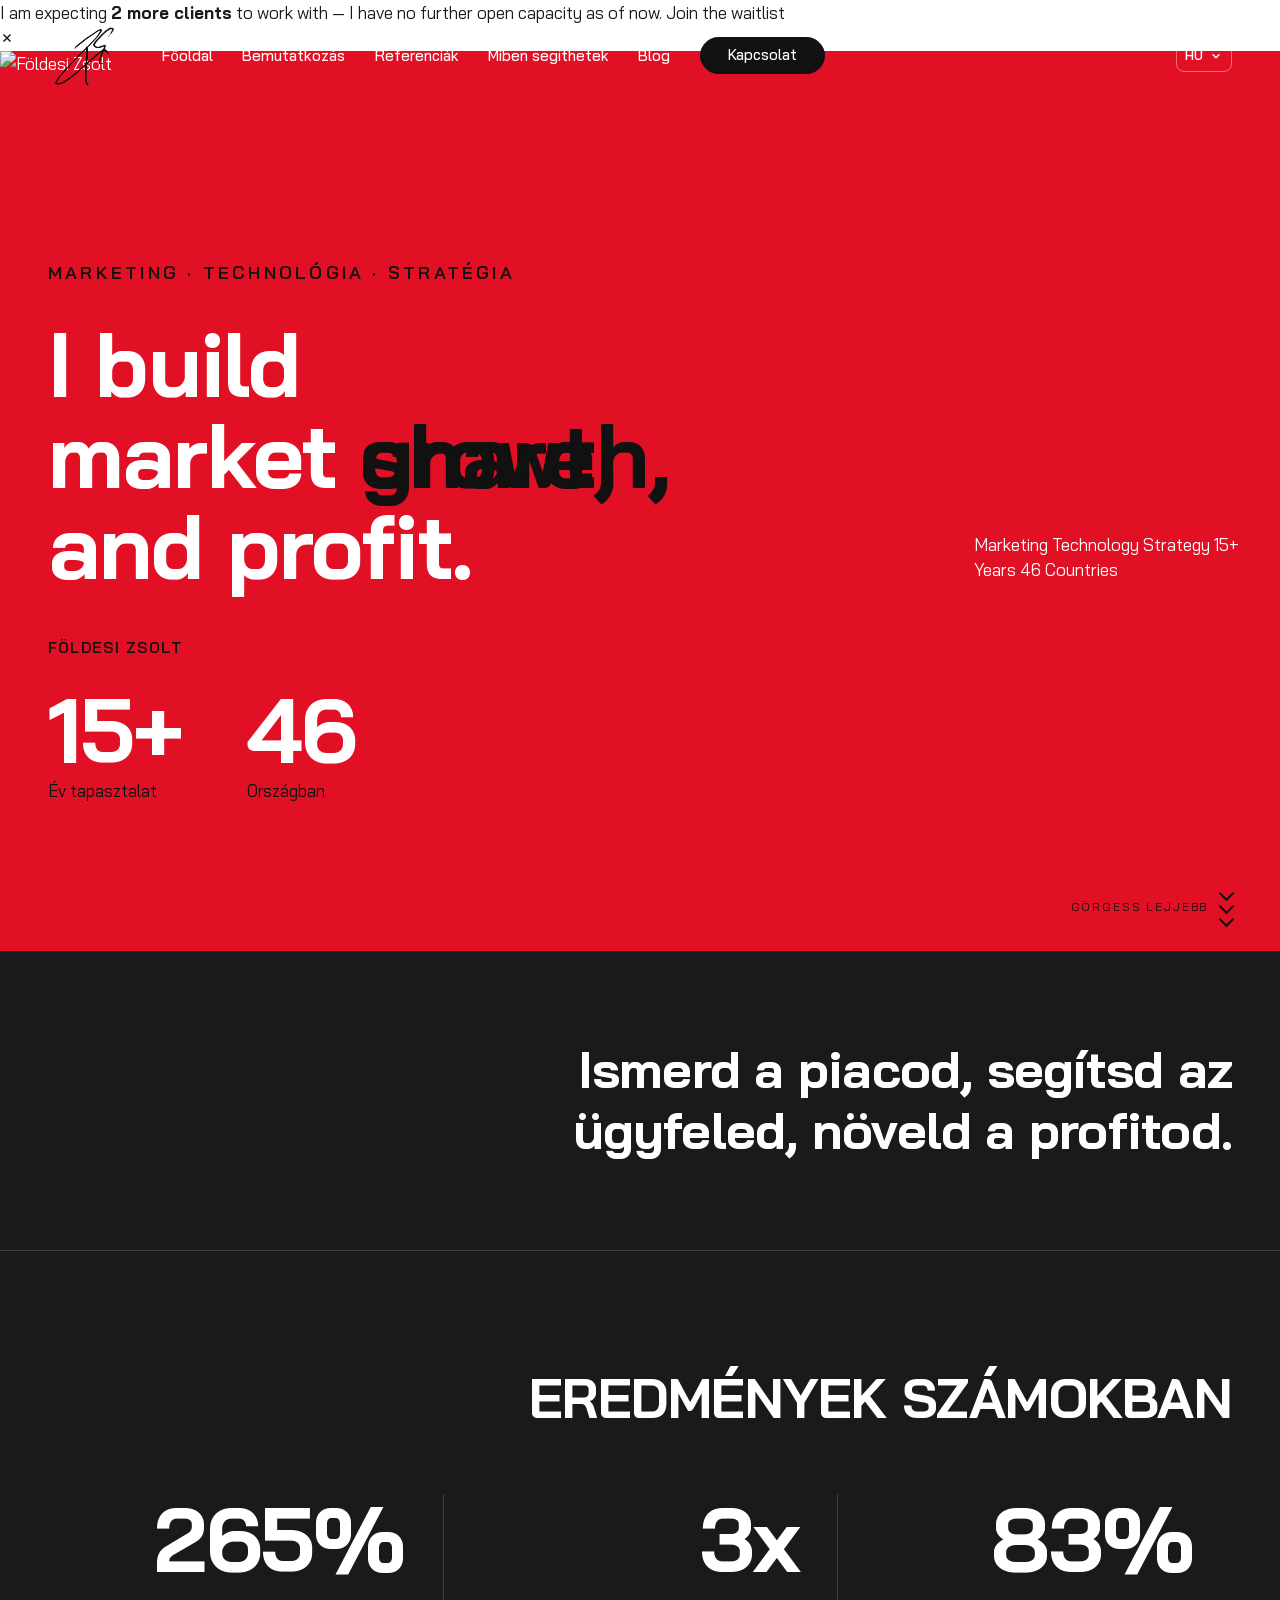
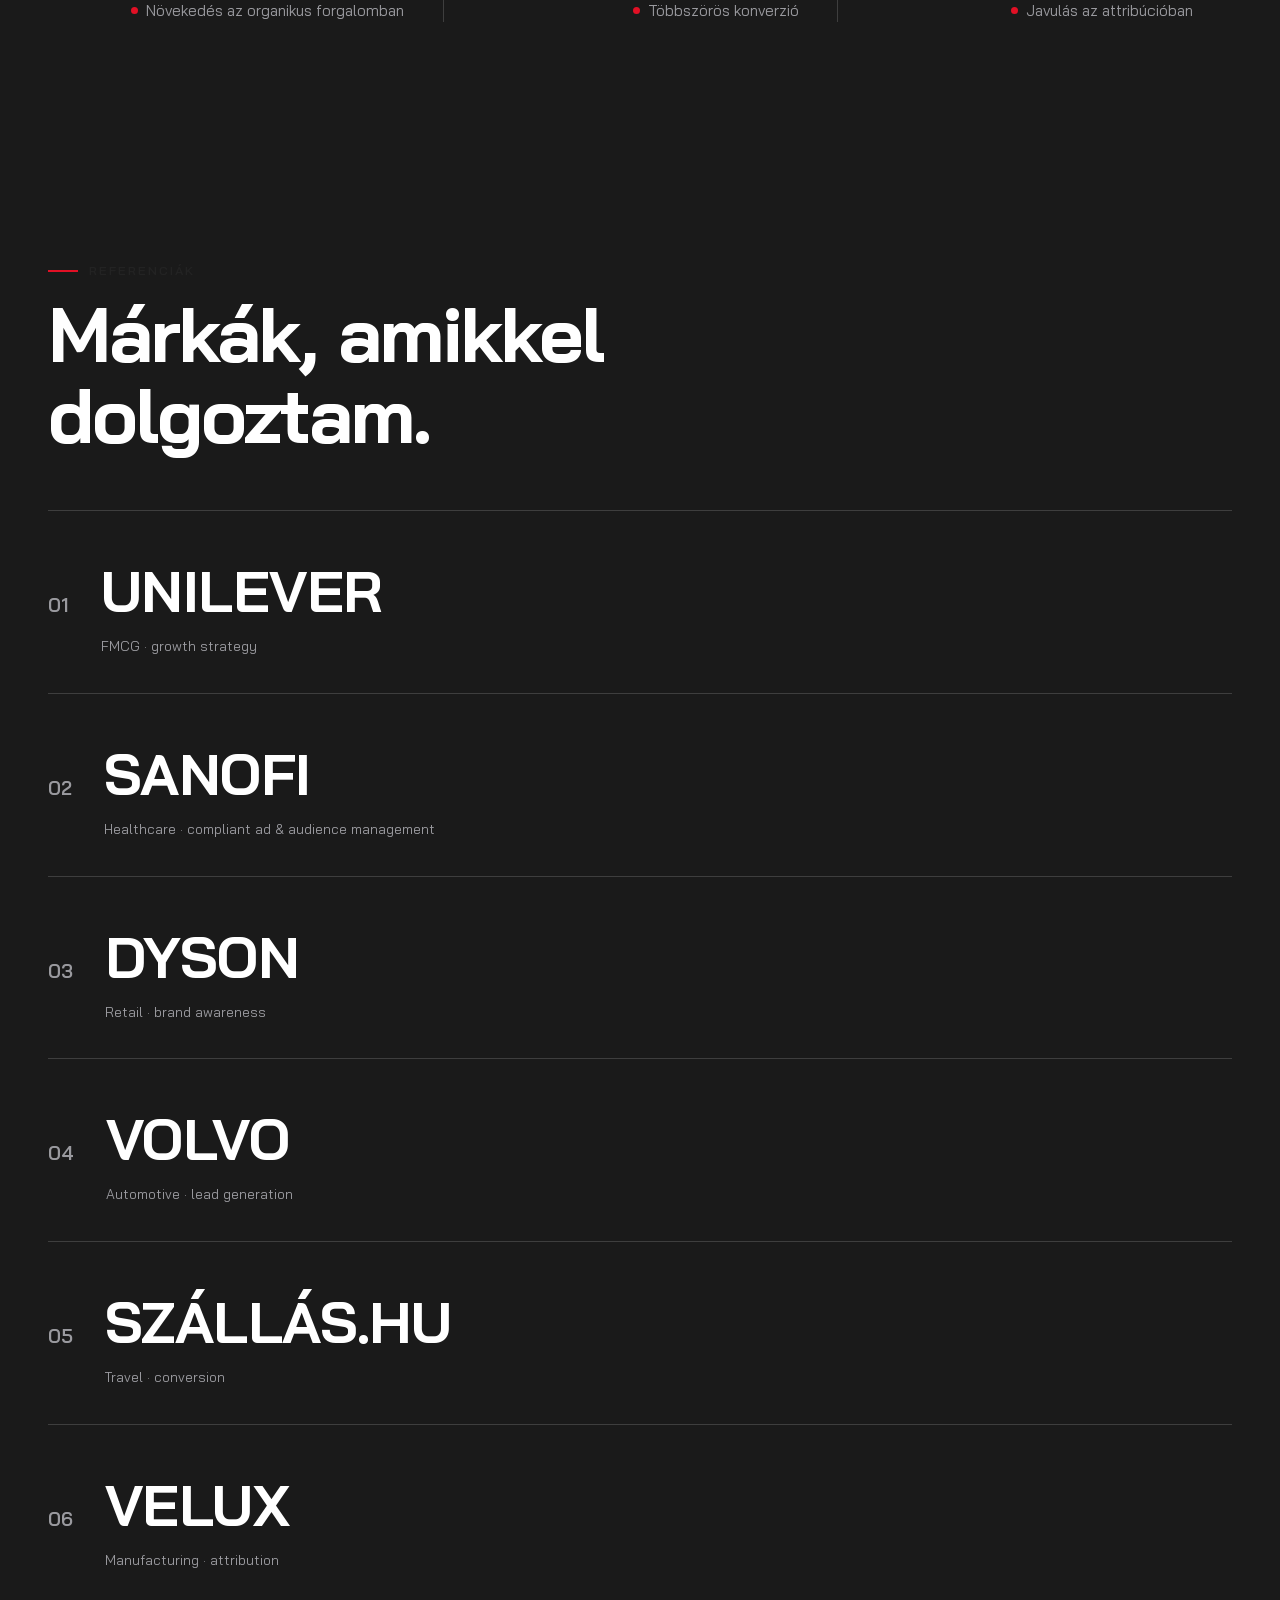
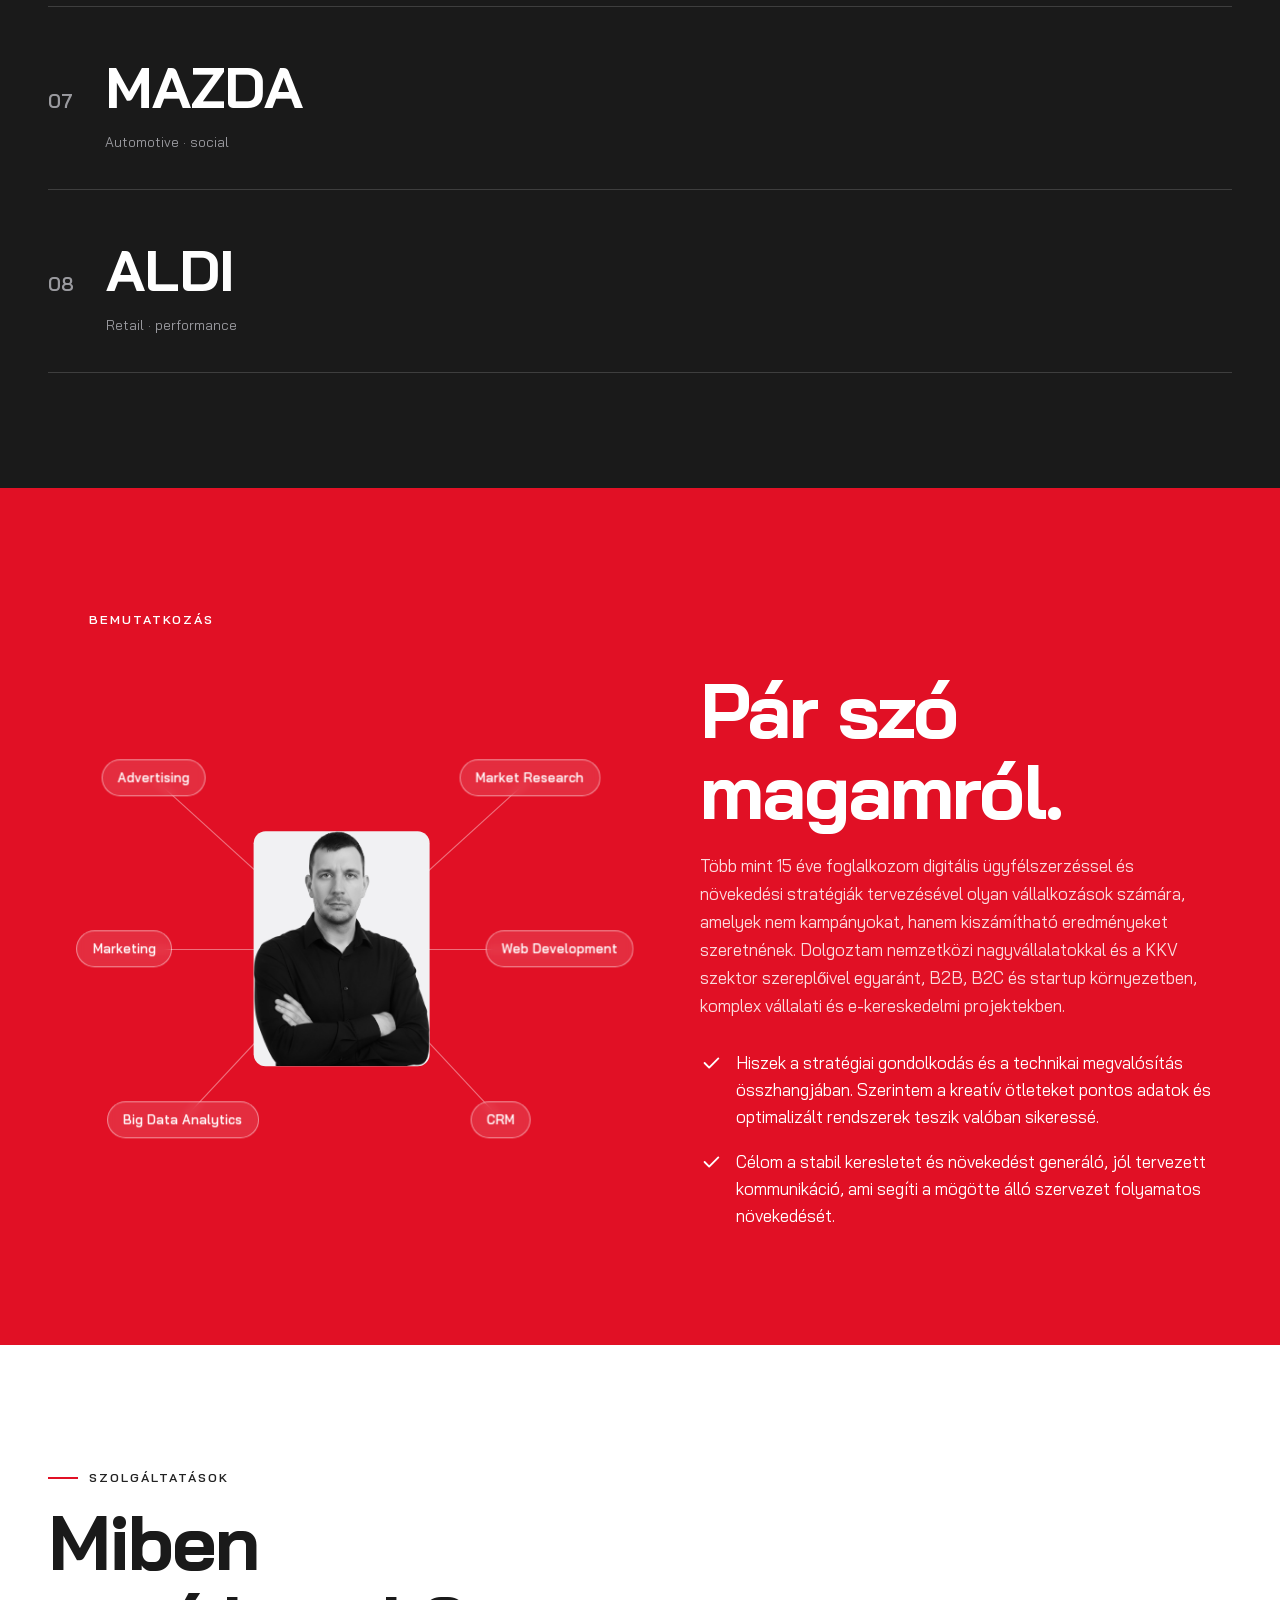
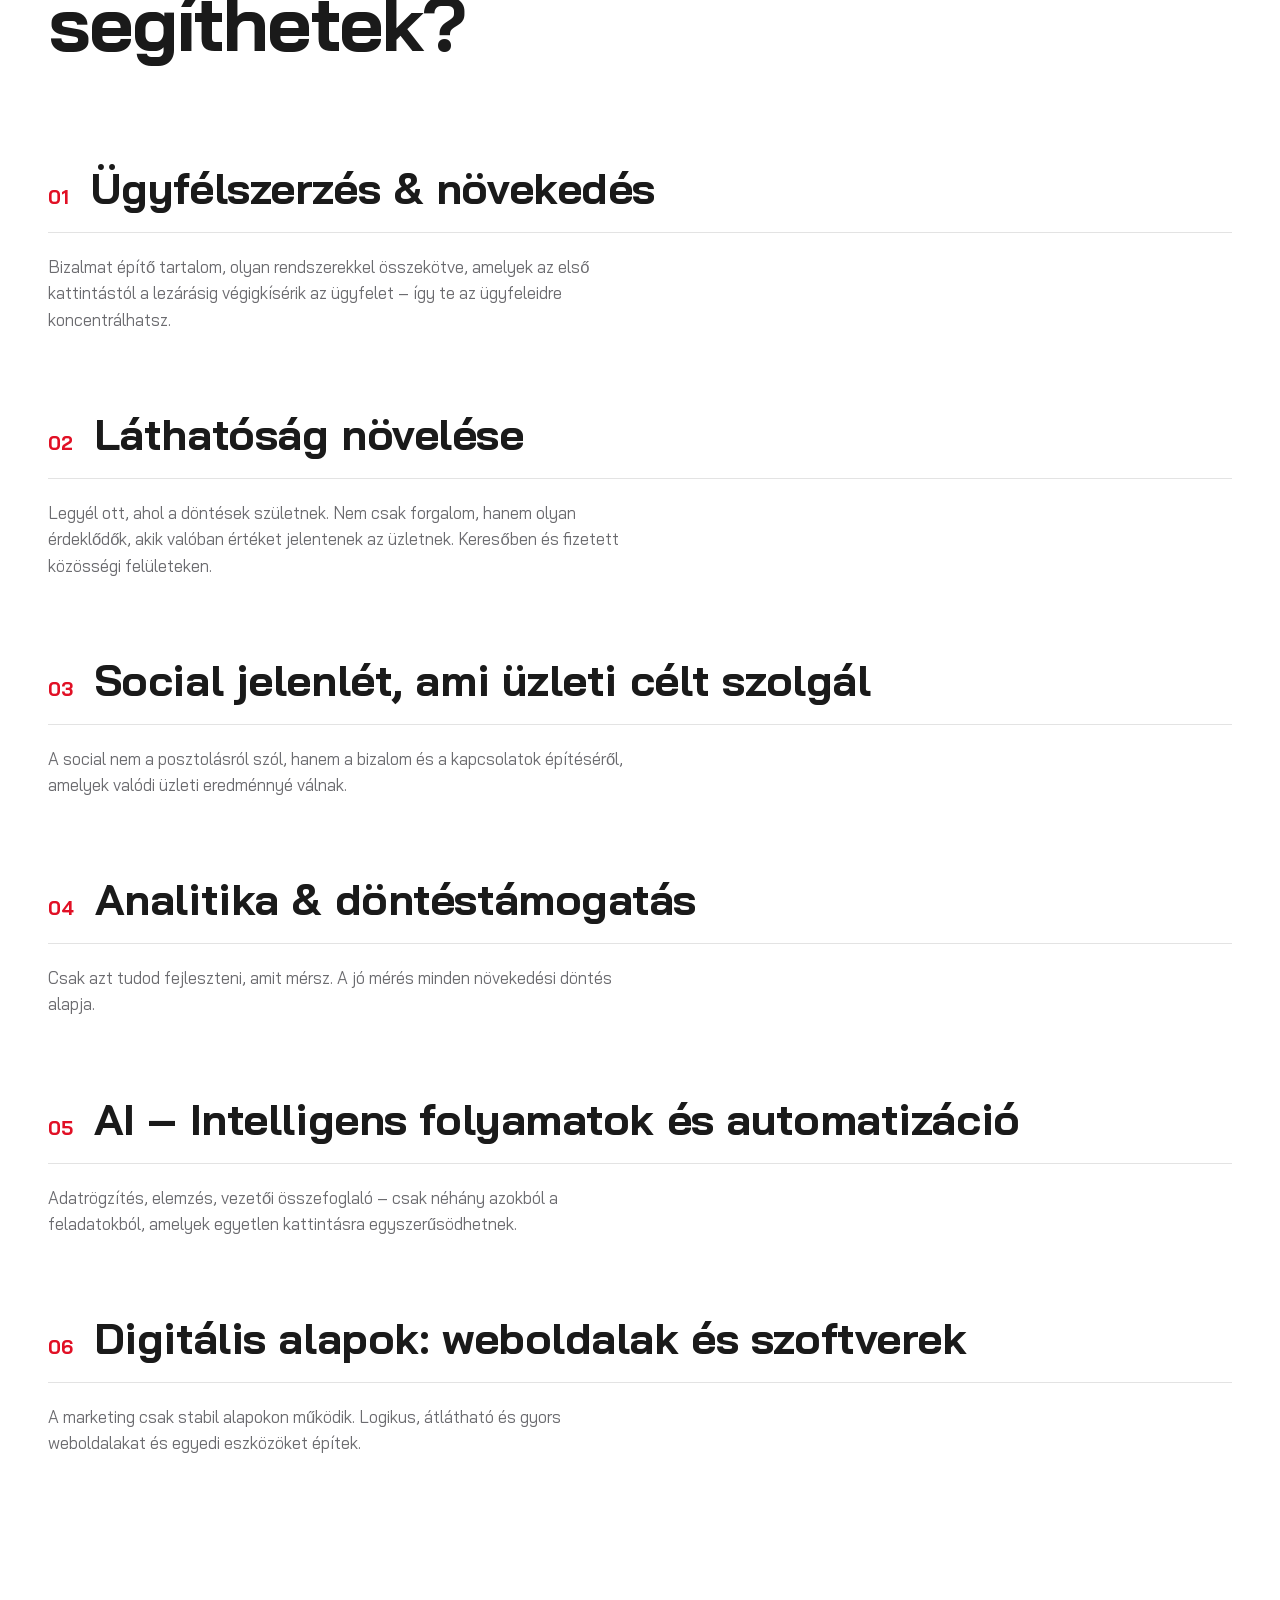
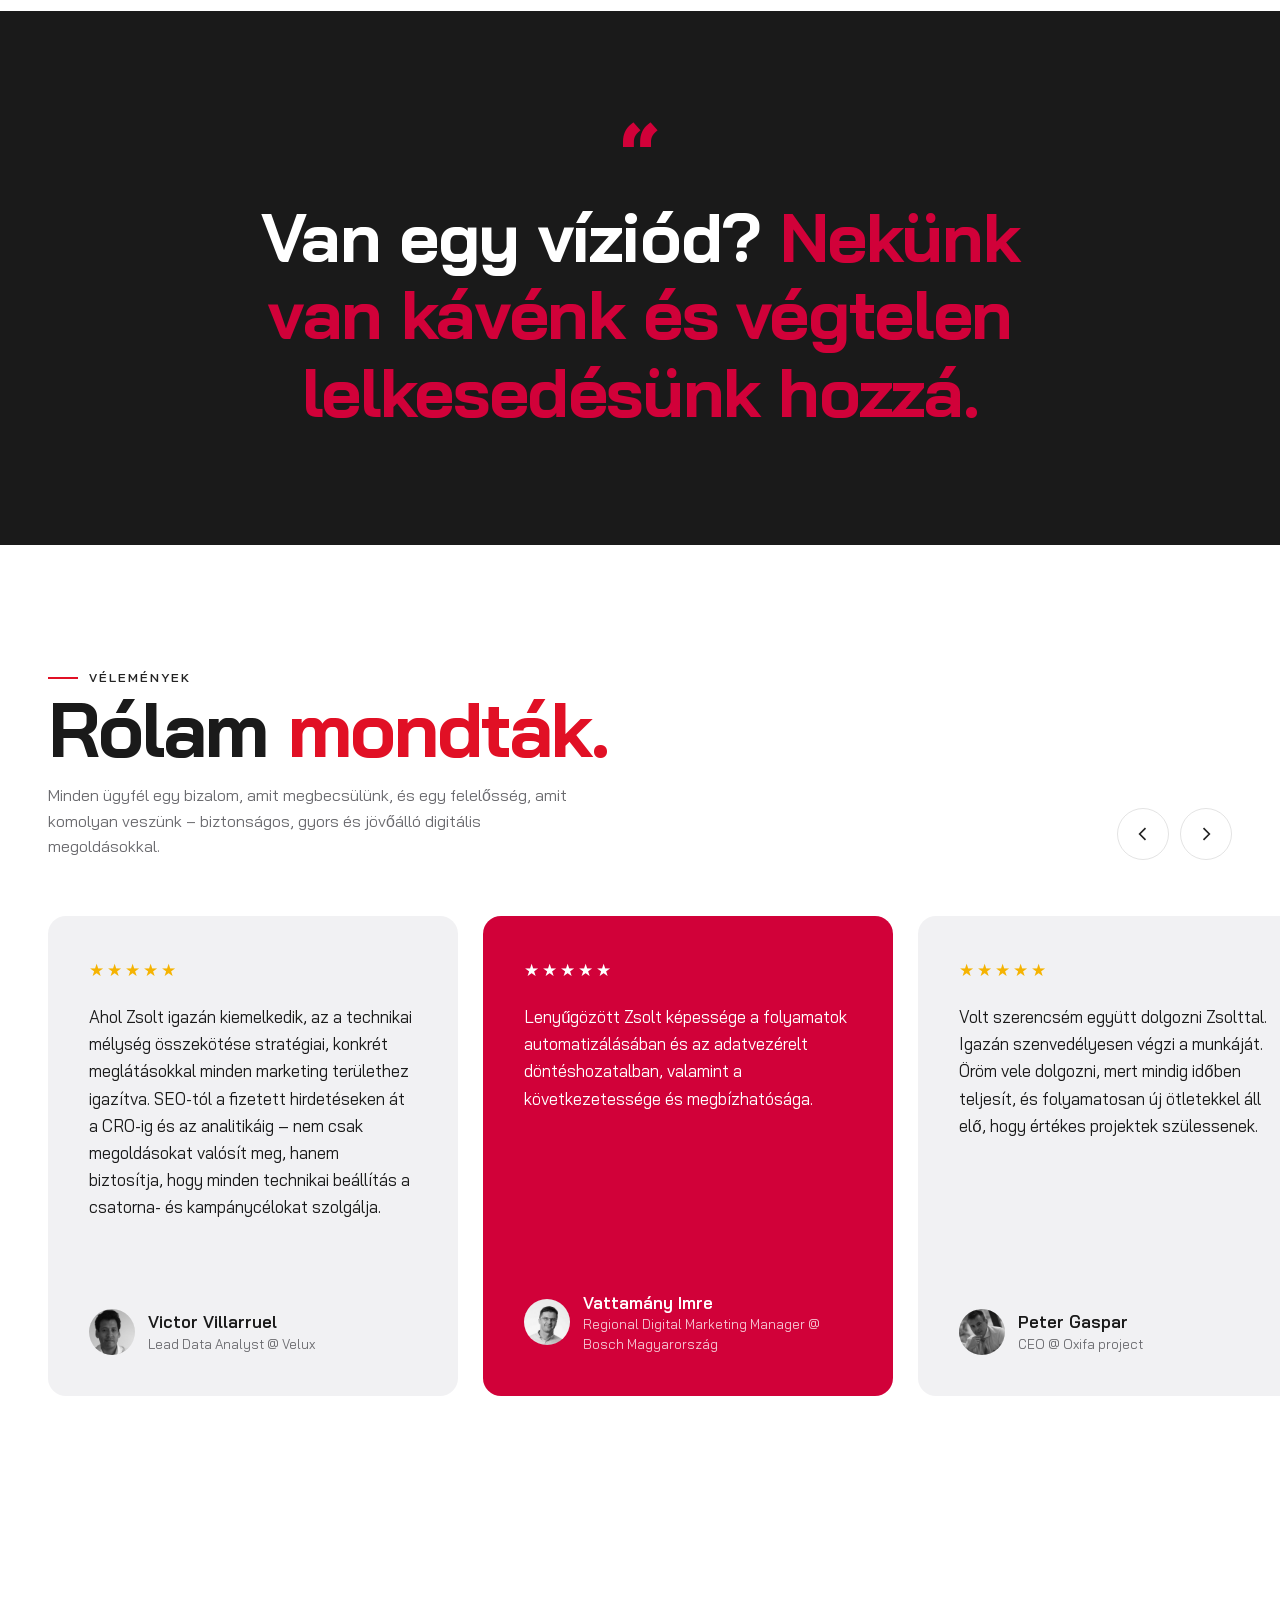
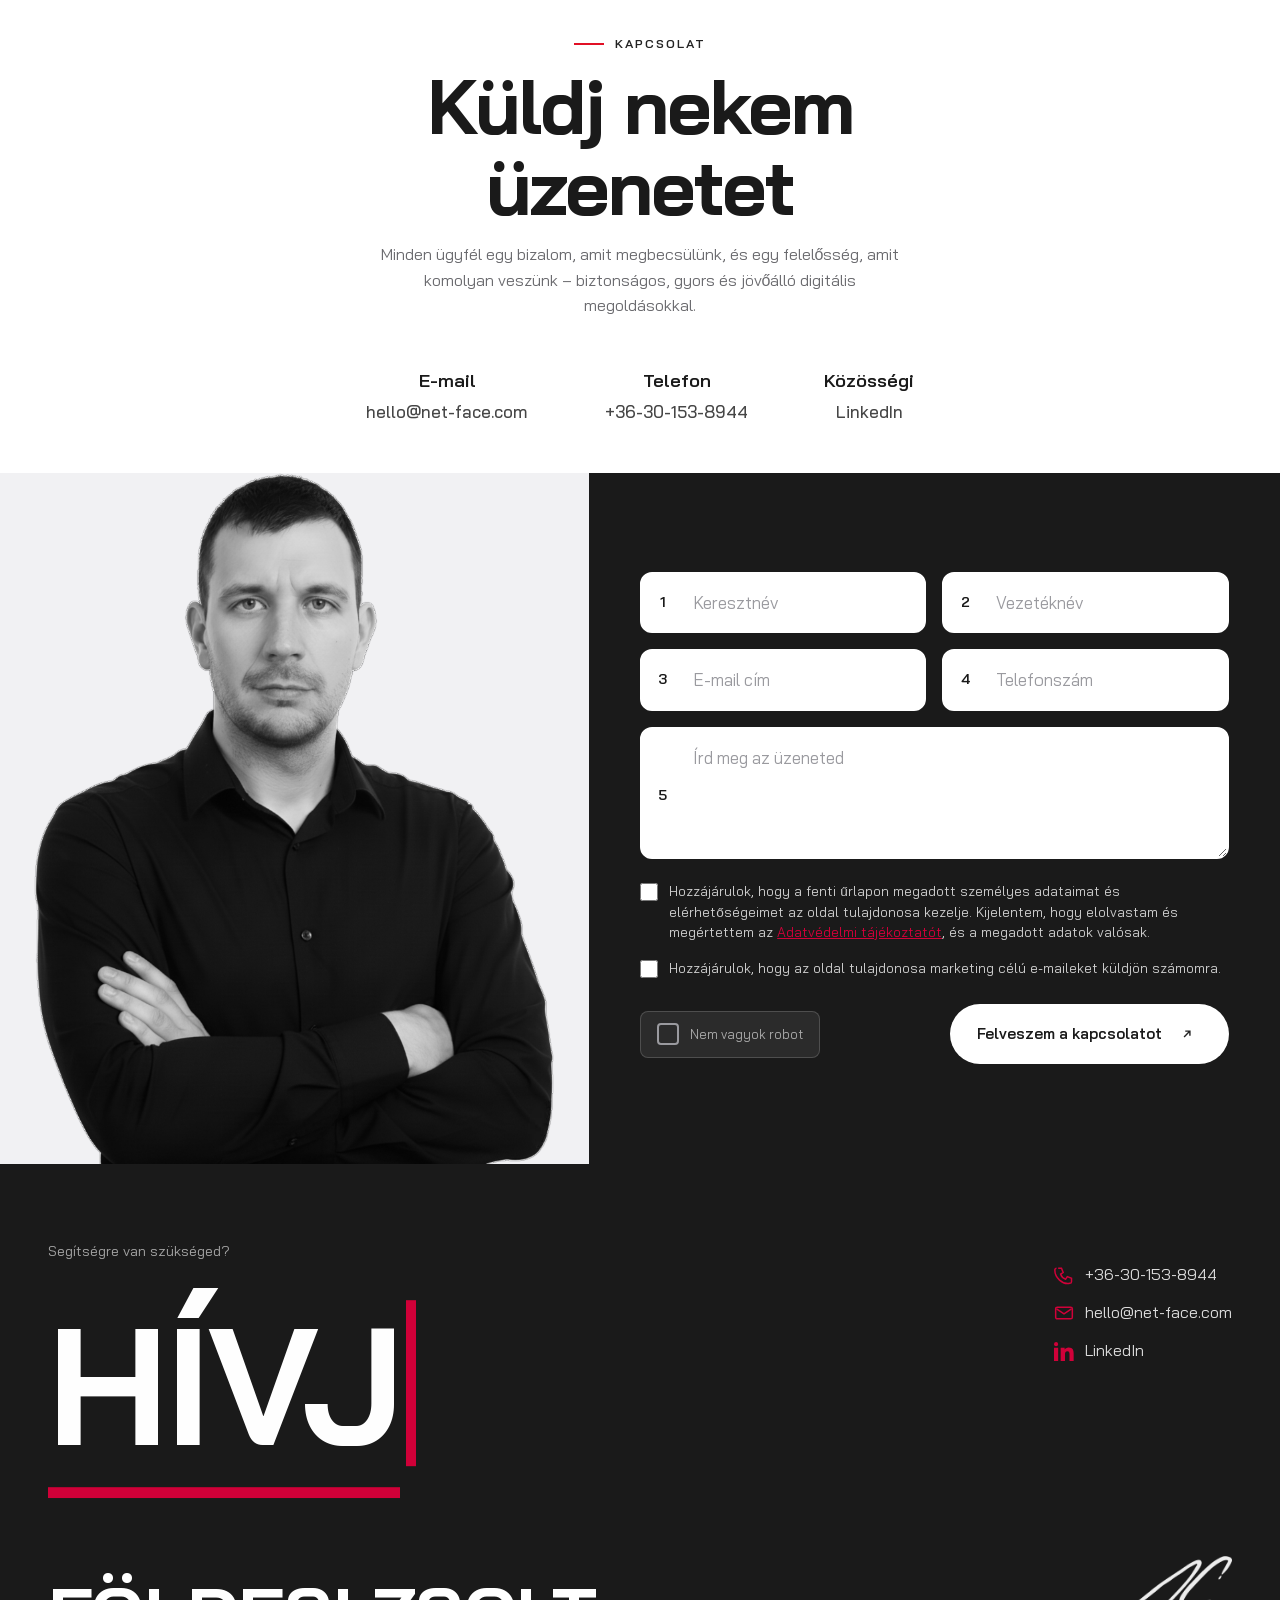
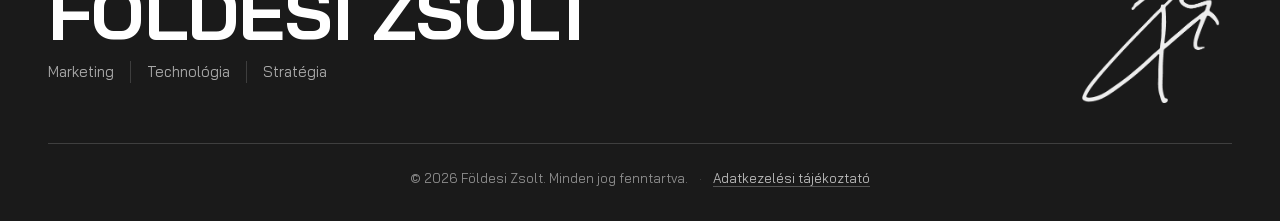
==== index.html @ a9db9e24 "Implement waitlist banner with close functionality Added a waitlist banner with a close button and a" ====
<!DOCTYPE html>
<html lang="hu">
<head>
  <meta charset="UTF-8" />
  <meta name="viewport" content="width=device-width, initial-scale=1.0" />
  <title>Földesi Zsolt — Marketing · Technológia · Stratégia</title>
  <meta name="description" content="Földesi Zsolt — több mint 15 év tapasztalat digitális ügyfélszerzésben és növekedési stratégiákban. Marketing, technológia és stratégia egy kézben." />
  <meta name="theme-color" content="#1a1a1a" />
  <link rel="icon" type="image/png" href="assets/images/favicon.png" />

  <meta property="og:title" content="Földesi Zsolt — Marketing · Technológia · Stratégia" />
  <meta property="og:description" content="Kiszámítható eredmények digitális ügyfélszerzésben és növekedési stratégiában." />
  <meta property="og:type" content="website" />

  <link rel="preload" href="assets/fonts/bai-jamjuree-latin-400-normal.woff2" as="font" type="font/woff2" crossorigin />
  <link rel="preload" href="assets/fonts/bai-jamjuree-latin-600-normal.woff2" as="font" type="font/woff2" crossorigin />
  <link rel="stylesheet" href="css/style.css" />
</head>
<body>

  <!-- ===== WAITLIST BANNER ===== -->
  <div class="waitlist-banner" id="waitlistBanner">
    <p class="waitlist-banner__text">
      <span class="waitlist-banner__dot"></span>
      I am expecting <strong>2 more clients</strong> to work with — I have no further open capacity as of now.
      <a href="#contact" class="waitlist-banner__cta">Join the waitlist</a>
    </p>
    <button class="waitlist-banner__close" id="waitlistClose" aria-label="Close banner">
      <svg viewBox="0 0 24 24" width="14" height="14" fill="none" stroke="currentColor" stroke-width="2.5"><path d="M18 6L6 18M6 6l12 12"/></svg>
    </button>
  </div>

  <!-- ===== NAVBAR ===== -->
  <header class="navbar" id="navbar">
    <div class="container navbar__inner">
      <a href="index.html" class="logo" aria-label="Földesi Zsolt — home">
        <img src="assets/images/fzs-logo-white.png" alt="Földesi Zsolt logo" width="170" height="38" class="logo__img logo__img--light" />
        <img src="assets/images/fzs-logo.png" alt="" width="170" height="38" class="logo__img logo__img--dark" aria-hidden="true" />
      </a>

      <nav class="nav-links" id="navLinks" aria-label="Main navigation">
        <a href="index.html" class="is-current" data-translate="nav.home">Főoldal</a>
        <a href="#about" data-translate="nav.intro">Bemutatkozás</a>
        <a href="#brands" data-translate="nav.references">Referenciák</a>
        <a href="#services" data-translate="nav.services">Miben segíthetek</a>
        <a href="blog.html" data-translate="nav.blog">Blog</a>
        <a href="#contact" class="btn btn--outline" data-translate="nav.contact">Kapcsolat</a>
      </nav>

      <div class="nav-right">
        <div class="lang-select" id="langSwitch">
          <button type="button" class="lang-select__trigger" id="langTrigger" aria-haspopup="true" aria-expanded="false" aria-label="Nyelvválasztó">
            <img class="lang-flag" id="langFlag" src="assets/images/flag-hu.png" alt="" />
            <span class="lang-code" id="langCode">HU</span>
            <svg class="lang-caret" viewBox="0 0 24 24" width="14" height="14" fill="none" stroke="currentColor" stroke-width="2.4" aria-hidden="true"><path d="M6 9l6 6 6-6"/></svg>
          </button>
          <ul class="lang-select__menu" id="langMenu" role="menu">
            <li><button type="button" data-lang="hu" role="menuitem"><img class="lang-flag" src="assets/images/flag-hu.png" alt="" /><span>Magyar</span></button></li>
            <li><button type="button" data-lang="en" role="menuitem"><img class="lang-flag" src="assets/images/flag-en.png" alt="" /><span>English</span></button></li>
            <li><button type="button" data-lang="de" role="menuitem"><img class="lang-flag" src="assets/images/flag-de.png" alt="" /><span>Deutsch</span></button></li>
          </ul>
        </div>
        <button class="nav-toggle" id="navToggle" aria-label="Menu" aria-expanded="false">
          <span></span><span></span><span></span>
        </button>
      </div>
    </div>
  </header>

  <main>

    <!-- ===== HERO ===== -->
    <section class="hero" id="home">
      <div class="hero__photo">
        <picture>
          <source media="(max-width: 768px)" srcset="assets/images/hero-ai-mobile.jpg" />
          <img src="assets/images/hero-red-bg.jpg" alt="Földesi Zsolt" fetchpriority="high" />
        </picture>
      </div>

      <div class="container hero__inner">
        <span class="hero__eyebrow" data-translate="hero.eyebrow">Marketing &middot; Technology &middot; Strategy</span>

        <h1 class="hero__headline">
          <span class="hero__line">I build</span>
          <span class="hero__line">
            market
            <span class="hero__rotator" aria-hidden="true">
              <span class="hero__word is-active">share,</span>
              <span class="hero__word">growth,</span>
              <span class="hero__word">reach,</span>
              <span class="hero__word">revenue,</span>
            </span>
            <span class="visually-hidden">market share, growth, reach and revenue</span>
          </span>
          <span class="hero__line">and profit.</span>
        </h1>

        <div class="hero__meta">
          <span class="hero__name">Földesi Zsolt</span>
          <span class="hero__stats">
            <span><strong data-translate="hero.stat1num">15+</strong> <span data-translate="hero.stat1label">years</span></span>
            <span><strong data-translate="hero.stat2num">46</strong> <span data-translate="hero.stat2label">countries</span></span>
          </span>
        </div>
      </div>

      <a href="#counters" class="scroll-cue" aria-label="Scroll down">
        <span data-translate="hero.scroll">Scroll</span>
        <span class="scroll-cue__chevrons" aria-hidden="true">
          <span></span><span></span><span></span>
        </span>
      </a>

      <!-- Hero bottom divider -->
      <div class="hero__divider" aria-hidden="true">
        <div class="hero__divider-bar"></div>
        <div class="hero__divider-stats">
          <span>Marketing</span>
          <i class="hero__divider-dot"></i>
          <span>Technology</span>
          <i class="hero__divider-dot"></i>
          <span>Strategy</span>
          <i class="hero__divider-dot"></i>
          <span>15+ Years</span>
          <i class="hero__divider-dot"></i>
          <span>46 Countries</span>
        </div>
      </div>
    </section>

    <!-- ===== MOTTO ===== -->
    <section class="motto">
      <div class="container">
        <p class="motto__text reveal" data-translate="motto.text">
          Know your market, help your client, <b>scale your profit.</b>
        </p>
      </div>
    </section>

    <!-- ===== COUNTERS ===== -->
    <section class="section counters" id="counters">
      <svg class="counters__lines" viewBox="0 0 1440 500" preserveAspectRatio="none" aria-hidden="true">
        <path d="M0 250C300 120 500 380 760 250S1140 120 1440 250" stroke="#ffffff" stroke-opacity="0.2" fill="none"/>
        <path d="M0 300C300 170 500 430 760 300S1140 170 1440 300" stroke="#ffffff" stroke-opacity="0.18" fill="none"/>
        <path d="M0 200C300 70 500 330 760 200S1140 70 1440 200" stroke="#ffffff" stroke-opacity="0.12" fill="none"/>
      </svg>
      <div class="container">
        <h2 class="counters__head reveal" data-translate="counters.heading">Eredmények számokban</h2>
        <div class="counters__grid">
          <article class="counter-card reveal">
            <div class="num">
              <span class="count" data-target="265" data-translate="counters.c1num">265</span><span class="suffix" data-translate="counters.c1suffix">%</span>
            </div>
            <p class="label" data-translate="counters.c1label">Növekedés az organikus forgalomban</p>
          </article>
          <article class="counter-card reveal">
            <div class="num">
              <span class="count" data-target="3" data-translate="counters.c2num">3</span><span class="suffix" data-translate="counters.c2suffix">x</span>
            </div>
            <p class="label" data-translate="counters.c2label">Többszörös konverzió</p>
          </article>
          <article class="counter-card reveal">
            <div class="num">
              <span class="count" data-target="83" data-translate="counters.c3num">83</span><span class="suffix" data-translate="counters.c3suffix">%</span>
            </div>
            <p class="label" data-translate="counters.c3label">Javulás az attribúcióban</p>
          </article>
        </div>
      </div>
    </section>

    <!-- ===== BRANDS ===== -->
    <section class="section brands" id="brands">
      <div class="container">
        <div class="brands__head">
          <span class="eyebrow reveal" data-translate="brands.eyebrow">References</span>
          <h2 class="h-section reveal" data-translate="brands.heading">Trusted by global names.</h2>
        </div>

        <ol class="brand-index">
          <li class="brand-row reveal">
            <span class="brand-row__num">01</span>
            <span class="brand-row__name">Unilever</span>
            <span class="brand-row__role">FMCG &middot; growth strategy</span>
            <span class="brand-row__thumb" aria-hidden="true">
              <img width="43" height="46" src="assets/images/unilever.png" alt="" loading="lazy" />
            </span>
          </li>
          <li class="brand-row reveal">
            <span class="brand-row__num">02</span>
            <span class="brand-row__name">Sanofi</span>
            <span class="brand-row__role">Healthcare &middot; compliant ad &amp; audience management</span>
            <span class="brand-row__thumb" aria-hidden="true">
              <img width="98" height="27" src="assets/images/sanofi.png" alt="" loading="lazy" />
            </span>
          </li>
          <li class="brand-row reveal">
            <span class="brand-row__num">03</span>
            <span class="brand-row__name">Dyson</span>
            <span class="brand-row__role">Retail &middot; brand awareness</span>
            <span class="brand-row__thumb" aria-hidden="true">
              <img width="82" height="32" src="assets/images/dyson.png" alt="" loading="lazy" />
            </span>
          </li>
          <li class="brand-row reveal">
            <span class="brand-row__num">04</span>
            <span class="brand-row__name">Volvo</span>
            <span class="brand-row__role">Automotive &middot; lead generation</span>
            <span class="brand-row__thumb" aria-hidden="true">
              <img width="53" height="46" src="assets/images/volvo.png" alt="" loading="lazy" />
            </span>
          </li>
          <li class="brand-row reveal">
            <span class="brand-row__num">05</span>
            <span class="brand-row__name">Szállás.hu</span>
            <span class="brand-row__role">Travel &middot; conversion</span>
            <span class="brand-row__thumb" aria-hidden="true">
              <img width="109" height="24" src="assets/images/szallas.png" alt="" loading="lazy" />
            </span>
          </li>
          <li class="brand-row reveal">
            <span class="brand-row__num">06</span>
            <span class="brand-row__name">Velux</span>
            <span class="brand-row__role">Manufacturing &middot; attribution</span>
            <span class="brand-row__thumb" aria-hidden="true">
              <img width="88" height="30" src="assets/images/velux.png" alt="" loading="lazy" />
            </span>
          </li>
          <li class="brand-row reveal">
            <span class="brand-row__num">07</span>
            <span class="brand-row__name">Mazda</span>
            <span class="brand-row__role">Automotive &middot; social</span>
            <span class="brand-row__thumb" aria-hidden="true">
              <img width="45" height="46" src="assets/images/mazda.png" alt="" loading="lazy" />
            </span>
          </li>
          <li class="brand-row reveal">
            <span class="brand-row__num">08</span>
            <span class="brand-row__name">Aldi</span>
            <span class="brand-row__role">Retail &middot; performance</span>
            <span class="brand-row__thumb" aria-hidden="true">
              <img width="36" height="46" src="assets/images/aldi.png" alt="" loading="lazy" />
            </span>
          </li>
        </ol>
      </div>
    </section>

    <!-- ===== ABOUT ===== -->
    <section class="section about" id="about">
      <div class="container">
        <span class="eyebrow reveal" data-translate="about.eyebrow">Introduction</span>
        <div class="about__grid">
          <div class="about__map" aria-hidden="true">
            <svg class="about__lines" viewBox="0 0 520 420" preserveAspectRatio="none">
              <line x1="260" y1="210" x2="95"  y2="60"  />
              <line x1="260" y1="210" x2="425" y2="60"  />
              <line x1="260" y1="210" x2="70"  y2="210" />
              <line x1="260" y1="210" x2="450" y2="210" />
              <line x1="260" y1="210" x2="120" y2="360" />
              <line x1="260" y1="210" x2="400" y2="360" />
            </svg>
            <div class="about__photo">
              <img src="assets/images/about-portrait.png" width="774" height="1032"
                   alt="Földesi Zsolt portrait" loading="lazy" />
            </div>
            <span class="node node--tl">Advertising</span>
            <span class="node node--tr">Market Research</span>
            <span class="node node--ml">Marketing</span>
            <span class="node node--mr">Web Development</span>
            <span class="node node--bl">Big Data Analytics</span>
            <span class="node node--br">CRM</span>
          </div>

          <div class="about__text">
            <h2 class="about__heading reveal" data-translate="about.heading">
              I connect dots others <em>don&rsquo;t</em> see.
            </h2>
            <p class="reveal" data-translate="about.p1">
              15+ years turning marketing into measurable growth, for global brands and
              small businesses alike.
            </p>
            <ul class="about__list">
              <li class="reveal">
                <svg viewBox="0 0 24 24" width="22" height="22" fill="none" stroke="currentColor" stroke-width="2" stroke-linecap="round" stroke-linejoin="round" aria-hidden="true"><path d="M5 12l5 5L20 7"/></svg>
                <span data-translate="about.li1">Strategy and technical execution, working as one system.</span>
              </li>
              <li class="reveal">
                <svg viewBox="0 0 24 24" width="22" height="22" fill="none" stroke="currentColor" stroke-width="2" stroke-linecap="round" stroke-linejoin="round" aria-hidden="true"><path d="M5 12l5 5L20 7"/></svg>
                <span data-translate="about.li2">Communication built to generate steady demand and growth.</span>
              </li>
            </ul>
          </div>
        </div>
      </div>
    </section>

    <!-- ===== SERVICES ===== -->
    <section class="section services" id="services">
      <div class="container">
        <div class="services__head">
          <span class="eyebrow reveal" data-translate="services.eyebrow">Services</span>
          <h2 class="h-section reveal" data-translate="services.heading">Six things. Done properly.</h2>
        </div>

        <ol class="service-list">
          <li class="service-row reveal">
            <div class="service-row__lead">
              <span class="service-row__num">01</span>
              <h3 class="service-row__title" data-translate="services.s1">Client acquisition &amp; growth</h3>
            </div>
            <p class="service-row__desc" data-translate="services.d1">
              Content that builds trust, joined up by frameworks that carry the customer
              from the first click to the close, so you can focus on serving clients.
            </p>
          </li>
          <li class="service-row reveal">
            <div class="service-row__lead">
              <span class="service-row__num">02</span>
              <h3 class="service-row__title" data-translate="services.s2">Visibility &amp; reach</h3>
            </div>
            <p class="service-row__desc" data-translate="services.d2">
              Be found where decisions are made. Not just traffic, but the kind of
              prospects that are worth something to the business. Search and paid social.
            </p>
          </li>
          <li class="service-row reveal">
            <div class="service-row__lead">
              <span class="service-row__num">03</span>
              <h3 class="service-row__title" data-translate="services.s3">Social presence with a business purpose</h3>
            </div>
            <p class="service-row__desc" data-translate="services.d3">
              Social isn&rsquo;t about posting. It&rsquo;s about building trust and
              relationships that turn into real business outcomes.
            </p>
          </li>
          <li class="service-row reveal">
            <div class="service-row__lead">
              <span class="service-row__num">04</span>
              <h3 class="service-row__title" data-translate="services.s4">Analytics &amp; decision support</h3>
            </div>
            <p class="service-row__desc" data-translate="services.d4">
              You can only improve what you measure. Good measurement is the foundation
              every growth decision sits on.
            </p>
          </li>
          <li class="service-row reveal">
            <div class="service-row__lead">
              <span class="service-row__num">05</span>
              <h3 class="service-row__title" data-translate="services.s5">AI &mdash; intelligent processes &amp; automation</h3>
            </div>
            <p class="service-row__desc" data-translate="services.d5">
              Data entry, analysis, an executive summary. Just a few of the things that
              can come down to a single click.
            </p>
          </li>
          <li class="service-row reveal">
            <div class="service-row__lead">
              <span class="service-row__num">06</span>
              <h3 class="service-row__title" data-translate="services.s6">Digital foundations: websites &amp; software</h3>
            </div>
            <p class="service-row__desc" data-translate="services.d6">
              Marketing only works on solid ground. I build websites and custom tools
              that are logical, clear and fast.
            </p>
          </li>
        </ol>
      </div>
    </section>

    <!-- ===== QUOTE (full-width dark statement) ===== -->
    <section class="section quote">
      <div class="container">
        <div class="quote__mark" aria-hidden="true">&ldquo;</div>
        <p class="quote__text reveal">
          <b data-translate="quote.pre">Van egy víziód?</b>
          <span class="quote__alt" data-translate="quote.text">Nekünk van kávénk és végtelen lelkesedésünk hozzá.</span>
        </p>
      </div>
    </section>

    <!-- ===== TESTIMONIALS (4 cards) ===== -->
    <section class="section testimonials" id="testimonials">
      <div class="container">
        <div class="testimonials__head">
          <div>
            <span class="eyebrow reveal" data-translate="testimonials.eyebrow">Vélemények</span>
            <h2 class="h-section reveal">
              <span data-translate="testimonials.heading1">Rólam</span>
              <span class="accent" data-translate="testimonials.heading2">mondták.</span>
            </h2>
            <p class="lead reveal" data-translate="testimonials.lead">
              Minden ügyfél egy bizalom, amit megbecsülünk, és egy felelősség, amit komolyan veszünk – biztonságos, gyors és jövőálló digitális megoldásokkal.
            </p>
          </div>
          <div class="slider-nav" aria-label="Testimonials navigation">
            <button type="button" id="reviewPrev" aria-label="Previous">
              <svg viewBox="0 0 24 24" width="20" height="20" fill="none" stroke="currentColor" stroke-width="2"><path d="M15 5l-7 7 7 7"/></svg>
            </button>
            <button type="button" id="reviewNext" aria-label="Next">
              <svg viewBox="0 0 24 24" width="20" height="20" fill="none" stroke="currentColor" stroke-width="2"><path d="M9 5l7 7-7 7"/></svg>
            </button>
          </div>
        </div>

        <div class="testimonials__viewport">
          <div class="testimonials__track" id="reviewTrack">

            <!-- Testimonial 1 — Victor Villarruel -->
            <article class="review-card">
              <div class="review-card__stars" aria-label="5 / 5">
                <span>★</span><span>★</span><span>★</span><span>★</span><span>★</span>
              </div>
              <p class="review-card__text" data-translate="testimonials.r1text">…</p>
              <div class="review-card__person">
                <img class="review-card__avatar" src="assets/images/victor.png" alt="Victor Villarruel" loading="lazy" />
                <div>
                  <div class="review-card__name" data-translate="testimonials.r1name">Victor Villarruel</div>
                  <div class="review-card__role" data-translate="testimonials.r1role">Lead Data Analyst @ Velux</div>
                </div>
              </div>
            </article>

            <!-- Testimonial 2 — Imre Vattamány -->
            <article class="review-card">
              <div class="review-card__stars" aria-label="5 / 5">
                <span>★</span><span>★</span><span>★</span><span>★</span><span>★</span>
              </div>
              <p class="review-card__text" data-translate="testimonials.r2text">…</p>
              <div class="review-card__person">
                <img class="review-card__avatar" src="assets/images/imre.png" alt="Imre Vattamány" loading="lazy" />
                <div>
                  <div class="review-card__name" data-translate="testimonials.r2name">Imre Vattamány</div>
                  <div class="review-card__role" data-translate="testimonials.r2role">Regional Digital Marketing Manager @ Bosch Magyarország</div>
                </div>
              </div>
            </article>

            <!-- Testimonial 3 — Peter Gaspar -->
            <article class="review-card">
              <div class="review-card__stars" aria-label="5 / 5">
                <span>★</span><span>★</span><span>★</span><span>★</span><span>★</span>
              </div>
              <p class="review-card__text" data-translate="testimonials.r3text">…</p>
              <div class="review-card__person">
                <img class="review-card__avatar" src="assets/images/gaspar.png" alt="Peter Gaspar" loading="lazy" />
                <div>
                  <div class="review-card__name" data-translate="testimonials.r3name">Peter Gaspar</div>
                  <div class="review-card__role" data-translate="testimonials.r3role">CEO @ Oxifa project</div>
                </div>
              </div>
            </article>

            <!-- Testimonial 4 — András Komjáthy -->
            <article class="review-card">
              <div class="review-card__stars" aria-label="5 / 5">
                <span>★</span><span>★</span><span>★</span><span>★</span><span>★</span>
              </div>
              <p class="review-card__text" data-translate="testimonials.r4text">…</p>
              <div class="review-card__person">
                <img class="review-card__avatar" src="assets/images/andras.png" alt="András Komjáthy" loading="lazy" />
                <div>
                  <div class="review-card__name" data-translate="testimonials.r4name">András Komjáthy</div>
                  <div class="review-card__role" data-translate="testimonials.r4role">Senior Commercial Analyst @ VELUX</div>
                </div>
              </div>
            </article>

          </div>
        </div>
      </div>
    </section>

    <!-- ===== CONTACT ===== -->
    <section class="section contact" id="contact">
      <div class="container">
        <div class="contact__head">
          <span class="eyebrow reveal" data-translate="contact.eyebrow">Kapcsolat</span>
          <h2 class="h-section reveal" data-translate="contact.heading">Küldj nekem üzenetet</h2>
          <p class="lead reveal" data-translate="contact.lead">
            Minden ügyfél egy bizalom, amit megbecsülünk, és egy felelősség, amit komolyan veszünk – biztonságos, gyors és jövőálló digitális megoldásokkal.
          </p>
        </div>

        <div class="contact__info">
          <div class="contact__info-item reveal">
            <div class="k" data-translate="contact.kEmail">E-mail</div>
            <a href="mailto:hello@net-face.com">hello@net-face.com</a>
          </div>
          <div class="contact__info-item reveal">
            <div class="k" data-translate="contact.kPhone">Telefon</div>
            <a href="tel:+36301538944">+36-30-153-8944</a>
          </div>
          <div class="contact__info-item reveal">
            <div class="k" data-translate="contact.kSocial">Közösségi</div>
            <a href="https://www.linkedin.com/in/foldesi-zsolt" target="_blank" rel="noopener">LinkedIn</a>
          </div>
        </div>

        <div class="contact__grid">
          <div class="contact__photo">
            <img src="assets/images/standing-cutout.png" alt="Földesi Zsolt" loading="lazy" />
          </div>

          <!-- The client connects the form fields with their own plugin.
               The name attributes and CSS classes are ready for that. -->
          <form class="contact-form" id="contactForm" novalidate>
            <div class="contact-form__row">
              <div class="field">
                <span class="field__num">1</span>
                <input type="text" name="first_name" data-translate-placeholder="contact.fFirst" placeholder="Keresztnév" aria-label="Keresztnév" />
              </div>
              <div class="field">
                <span class="field__num">2</span>
                <input type="text" name="last_name" data-translate-placeholder="contact.fLast" placeholder="Vezetéknév" aria-label="Vezetéknév" />
              </div>
            </div>
            <div class="contact-form__row">
              <div class="field">
                <span class="field__num">3</span>
                <input type="email" name="email" data-translate-placeholder="contact.fEmail" placeholder="E-mail cím" aria-label="E-mail cím" />
              </div>
              <div class="field">
                <span class="field__num">4</span>
                <input type="tel" name="phone" data-translate-placeholder="contact.fPhone" placeholder="Telefonszám" aria-label="Telefonszám" />
              </div>
            </div>
            <div class="field">
              <span class="field__num">5</span>
              <textarea name="message" data-translate-placeholder="contact.fMessage" placeholder="Írd meg az üzeneted" aria-label="Üzenet"></textarea>
            </div>

            <label class="contact-form__check">
              <input type="checkbox" name="privacy" required />
              <span>
                <span data-translate="contact.check1pre">Hozzájárulok, hogy a megadott adataimat az oldal tulajdonosa kezelje. Elolvastam az</span>
                <a href="privacy-policy.html" data-translate="contact.check1link">Adatvédelmi tájékoztatót</a><span data-translate="contact.check1post">, és a megadott adatok valósak.</span>
              </span>
            </label>
            <label class="contact-form__check">
              <input type="checkbox" name="marketing" />
              <span data-translate="contact.check2">Hozzájárulok, hogy marketing célú e-maileket kapjak.</span>
            </label>

            <div class="contact-form__footer">
              <!-- reCAPTCHA placeholder — the client adds their own plugin here -->
              <div class="recaptcha-box" aria-hidden="true">
                <span class="box"></span>
                <span data-translate="contact.recaptcha">Nem vagyok robot</span>
              </div>
              <button type="submit" class="btn btn--light">
                <span data-translate="contact.btn">Felveszem a kapcsolatot</span>
                <span class="btn__icon" aria-hidden="true">
                  <svg viewBox="0 0 24 24" width="14" height="14" fill="none" stroke="currentColor" stroke-width="2.4"><path d="M7 17L17 7M9 7h8v8"/></svg>
                </span>
              </button>
            </div>
          </form>
        </div>
      </div>
    </section>

  </main>

  <!-- ===== FOOTER ===== -->
  <footer class="footer">
    <div class="container">
      <div class="footer__top">
        <div>
          <p class="footer__label" data-translate="footer.label">Segítségre van szükséged?</p>
          <h2 class="footer__headline">
            <span class="footer__type" id="typewriter"
                  data-word1="HÍVJ" data-word2="ÍRJ!">HÍVJ</span>
          </h2>
        </div>
        <div class="footer__contact">
          <a href="tel:+36301538944">
            <svg viewBox="0 0 24 24" width="20" height="20" fill="none" stroke="currentColor" stroke-width="1.8" aria-hidden="true"><path d="M5 4h4l2 5-3 2c1 3 3 5 6 6l2-3 5 2v4c0 1-1 2-2 2C10 24 1 15 1 6c0-1 1-2 2-2"/></svg>
            +36-30-153-8944
          </a>
          <a href="mailto:hello@net-face.com">
            <svg viewBox="0 0 24 24" width="20" height="20" fill="none" stroke="currentColor" stroke-width="1.8" aria-hidden="true"><rect x="2" y="5" width="20" height="14" rx="2"/><path d="M3 7l9 6 9-6"/></svg>
            hello@net-face.com
          </a>
          <a href="https://www.linkedin.com/in/foldesi-zsolt" target="_blank" rel="noopener">
            <svg viewBox="0 0 24 24" width="20" height="20" fill="currentColor" aria-hidden="true"><path d="M4.98 3.5A2.5 2.5 0 1 1 0 3.5a2.5 2.5 0 0 1 4.98 0zM0 8h5v16H0zM8 8h4.8v2.2h.07c.67-1.2 2.3-2.5 4.73-2.5 5 0 6 3.3 6 7.6V24h-5v-7.6c0-1.8 0-4.1-2.5-4.1s-2.9 2-2.9 4V24H8z"/></svg>
            LinkedIn
          </a>
        </div>
      </div>

      <div class="footer__bottom">
        <div class="footer__brand">
          <p class="footer__name">FÖLDESI ZSOLT</p>
          <div class="tags">
            <span data-translate="footer.tag1">Marketing</span><i></i>
            <span data-translate="footer.tag2">Technológia</span><i></i>
            <span data-translate="footer.tag3">Stratégia</span>
          </div>
        </div>
        <img class="footer__sign" src="assets/images/fzs-logo-white.png" alt="Földesi Zsolt aláírása" width="350" height="343" />
      </div>

      <p class="footer__copy">
        © <span id="year">2026</span> Földesi Zsolt. <span data-translate="footer.copy">Minden jog fenntartva.</span>
        <span class="sep">·</span>
        <a href="privacy-policy.html" data-translate="footer.privacy">Adatkezelési tájékoztató</a>
      </p>
    </div>
  </footer>

  <!-- GSAP animation library (CDN) -->
  <script>
    (function() {
      var banner = document.getElementById('waitlistBanner');
      var closeBtn = document.getElementById('waitlistClose');
      if (closeBtn && banner) {
        closeBtn.addEventListener('click', function() {
          banner.style.height = banner.offsetHeight + 'px';
          banner.style.overflow = 'hidden';
          requestAnimationFrame(function() {
            banner.style.transition = 'height 0.3s ease, opacity 0.3s ease';
            banner.style.height = '0';
            banner.style.opacity = '0';
          });
          setTimeout(function() { banner.remove(); }, 320);
        });
      }
    })();
  </script>
  <script src="js/vendor/gsap.min.js"></script>
  <script src="js/vendor/ScrollTrigger.min.js"></script>
  <!-- Site scripts -->
  <script src="js/translations.js"></script>
  <script src="js/animations.js"></script>
  <script src="js/main.js"></script>
  <script src="js/brands.js"></script>
</body>
</html>
---- css/style.css ----
/* ==========================================================================
   FÖLDESI ZSOLT — style.css
   Betűtípus: Bai Jamjuree. Színek: fekete-fehér + piros #e8331c kiemelés.
   Tartalom: változók › alap › elemek › navbar › szekciók › blog › reszponzív
   ========================================================================== */

/* --- Betűtípus (helyben tárolva, nem külső CDN) -------------------------- */
@font-face {
  font-family: "Bai Jamjuree";
  font-style: normal;
  font-weight: 200;
  font-display: swap;
  src: url("../assets/fonts/bai-jamjuree-latin-200-normal.woff2") format("woff2");
}
@font-face {
  font-family: "Bai Jamjuree";
  font-style: normal;
  font-weight: 300;
  font-display: swap;
  src: url("../assets/fonts/bai-jamjuree-latin-300-normal.woff2") format("woff2");
}
@font-face {
  font-family: "Bai Jamjuree";
  font-style: normal;
  font-weight: 400;
  font-display: swap;
  src: url("../assets/fonts/bai-jamjuree-latin-400-normal.woff2") format("woff2");
}
@font-face {
  font-family: "Bai Jamjuree";
  font-style: normal;
  font-weight: 500;
  font-display: swap;
  src: url("../assets/fonts/bai-jamjuree-latin-500-normal.woff2") format("woff2");
}
@font-face {
  font-family: "Bai Jamjuree";
  font-style: normal;
  font-weight: 600;
  font-display: swap;
  src: url("../assets/fonts/bai-jamjuree-latin-600-normal.woff2") format("woff2");
}
@font-face {
  font-family: "Bai Jamjuree";
  font-style: normal;
  font-weight: 700;
  font-display: swap;
  src: url("../assets/fonts/bai-jamjuree-latin-700-normal.woff2") format("woff2");
}

/* --- Változók ------------------------------------------------------------- */
:root {
  /* Fekete-fehér paletta + piros kiemelés (Figma 13:3) */
  --ink:         #1a1a1a;
  --black:       #232323;
  --charcoal:    #323232;
  --graphite:    #464646;
  --coral:       var(--accent);
  --coral-deep:  var(--accent-deep);
  --accent:      #e11025;
  --accent-deep: #b00f24;
  --accent-on-dark: #d10139;
  --white:       #ffffff;
  --paper:       #fbfbfd;
  --mist:        #f1f1f3;
  --mist-deep:   #e7e7ea;
  --gold:        #f5b301;
  --muted:       #6b6b6f;
  --muted-light: #9a9a9f;
  --line:        rgba(26, 26, 26, 0.12);
  --line-dark:   rgba(255, 255, 255, 0.16);

  /* Visszafelé kompatibilis aliasok — most pirosra mutatnak */
  --navy:        #232323;
  --navy-deep:   #1a1a1a;
  --navy-soft:   #464646;
  --cyan:        var(--accent);

  --font: "Bai Jamjuree", "Segoe UI", Tahoma, sans-serif;

  --container: 1600px;
  --gutter: clamp(1.5rem, 4vw, 3rem);
  --radius: 18px;
  --radius-sm: 12px;
  --ease: cubic-bezier(0.22, 1, 0.36, 1);
  --nav-h: 112px;
}

/* --- Alap ----------------------------------------------------------------- */
*, *::before, *::after { box-sizing: border-box; margin: 0; padding: 0; }

html { -webkit-text-size-adjust: 100%; scroll-behavior: smooth; }

body {
  font-family: var(--font);
  background: var(--white);
  color: var(--ink);
  font-size: 17px;
  line-height: 1.5;
  font-weight: 400;
  overflow-x: hidden;
  -webkit-font-smoothing: antialiased;
}

img, svg { display: block; max-width: 100%; }
img { height: auto; }
a { color: inherit; text-decoration: none; }
button { font: inherit; color: inherit; cursor: pointer; border: none; background: none; }
ul { list-style: none; }
input, textarea { font: inherit; color: inherit; }

::selection { background: var(--navy); color: var(--white); }

/* --- Segédosztályok ------------------------------------------------------- */
.container {
  width: 100%;
  max-width: var(--container);
  margin: 0 auto;
  padding-inline: var(--gutter);
}

.section { padding-block: clamp(4.5rem, 9vw, 8.5rem); position: relative; }
.section--dark { background: var(--navy); color: var(--white); }

/* Sötét felületeken mélyebb piros (#d10139); világos és szekció-háttéren #e11025 */
.section--dark,
.hero,
.quote,
.contact__grid,
.cta-band,
.footer { --accent: var(--accent-on-dark); }

.eyebrow {
  display: inline-flex;
  align-items: center;
  gap: 0.7rem;
  font-size: 0.78rem;
  font-weight: 600;
  letter-spacing: 0.16em;
  text-transform: uppercase;
  color: var(--navy);
}
.eyebrow::before { content: ""; width: 30px; height: 2px; background: var(--cyan); }
.section--dark .eyebrow { color: var(--cyan); }
.brands .eyebrow::before,
.about .eyebrow::before,
.services .eyebrow::before { background: var(--accent); }

/* --- Tipográfia ----------------------------------------------------------- */
h1, h2, h3, h4 { font-weight: 600; line-height: 1.18; letter-spacing: -0.01em; }

.h-display {
  font-size: clamp(2.4rem, 5.2vw, 4.4rem);
  font-weight: 600;
  line-height: 1.1;
}
.h-section {
  font-size: clamp(2.8rem, 6vw, 5.2rem);
  font-weight: 700;
  line-height: 1.05;
  letter-spacing: -0.025em;
}
.h-section .accent { color: var(--cyan); }

.lead {
  font-size: 1rem;
  color: var(--muted);
  max-width: 52ch;
  line-height: 1.6;
}
.section--dark .lead { color: rgba(255, 255, 255, 0.66); }
.text-navy { color: var(--navy); }

/* --- Gombok --------------------------------------------------------------- */
.btn {
  display: inline-flex;
  align-items: center;
  gap: 0.6rem;
  padding: 0.95rem 1.7rem;
  font-weight: 600;
  font-size: 0.95rem;
  border-radius: 100px;
  background: var(--navy);
  color: var(--white);
  transition: transform 0.4s var(--ease), background 0.3s ease, color 0.3s ease;
  will-change: transform;
}
.btn:hover { background: var(--ink); transform: translateY(-3px); }
.btn__icon {
  display: grid;
  place-items: center;
  width: 30px; height: 30px;
  border-radius: 50%;
  background: var(--white);
  color: var(--navy);
  transition: transform 0.4s var(--ease);
}
.btn:hover .btn__icon { transform: rotate(45deg); }

.btn--outline {
  background: transparent;
  color: var(--white);
  border: 1.5px solid var(--accent);
}
.btn--outline:hover { background: var(--accent); color: var(--white); border-color: var(--accent); }
.navbar.is-scrolled .btn--outline,
.navbar.is-menu-open .btn--outline { color: var(--ink); }
.navbar.is-scrolled .btn--outline:hover,
.navbar.is-menu-open .btn--outline:hover { color: var(--white); }

.btn--light { background: var(--white); color: var(--ink); }
.btn--light:hover { background: var(--accent); color: var(--white); }

/* ==========================================================================
   NAVBAR
   ========================================================================== */
.navbar {
  position: fixed;
  inset: 0 0 auto 0;
  z-index: 100;
  height: var(--nav-h);
  display: flex;
  align-items: center;
  transition: background 0.4s var(--ease), height 0.4s var(--ease),
    box-shadow 0.4s var(--ease);
}
.navbar.is-scrolled {
  height: 80px;
  background: rgba(255, 255, 255, 0.88);
  backdrop-filter: blur(16px);
  box-shadow: 0 1px 0 var(--line);
}
/* Solid background so the logo and close icon stay visible while the menu is open */
.navbar.is-menu-open {
  background: var(--white);
  box-shadow: 0 1px 0 var(--line);
}
.navbar__inner {
  display: flex;
  align-items: center;
  justify-content: flex-start;
  gap: clamp(1.5rem, 3vw, 3rem);
  width: 100%;
  max-width: none;
}

.logo {
  display: flex;
  align-items: center;
}
.logo__img { height: 95px; width: auto; display: block; }
/* the white mark has less built-in padding than the dark square logo,
   so trim its height to match the dark one optically */
.logo__img--light { height: 76px; }
.logo__img--dark { display: none; }
.navbar.is-scrolled .logo__img--light,
.navbar.is-menu-open .logo__img--light { display: none; }
.navbar.is-scrolled .logo__img--dark,
.navbar.is-menu-open .logo__img--dark { display: block; }
.navbar.is-scrolled .logo__img--dark { height: 64px; }

.nav-links {
  display: flex;
  align-items: center;
  gap: clamp(1rem, 2.3vw, 2.4rem);
}
.nav-links a {
  position: relative;
  font-size: 0.93rem;
  font-weight: 500;
  color: var(--white);
  padding-block: 0.4rem;
  transition: color 0.3s ease;
}
.navbar.is-scrolled .nav-links a,
.navbar.is-menu-open .nav-links a { color: var(--ink); }
.nav-links a:not(.btn)::after {
  content: "";
  position: absolute;
  left: 0; bottom: 0;
  width: 0; height: 2px;
  background: var(--accent);
  transition: width 0.35s var(--ease);
}
.nav-links a:not(.btn):hover::after,
.nav-links a.is-current::after { width: 100%; }

.nav-right { display: flex; align-items: center; gap: 1.3rem; margin-left: auto; }

/* Language dropdown */
.lang-select { position: relative; }
.lang-select__trigger {
  display: flex;
  align-items: center;
  gap: 0.4rem;
  padding: 0.34rem 0.5rem;
  border: 1px solid rgba(255, 255, 255, 0.4);
  border-radius: 8px;
  font-size: 0.8rem;
  font-weight: 600;
  color: var(--white);
  cursor: pointer;
  transition: border-color 0.2s ease, color 0.3s ease;
}
.navbar.is-scrolled .lang-select__trigger,
.navbar.is-menu-open .lang-select__trigger { color: var(--ink); border-color: var(--line); }
.lang-select__trigger:hover { border-color: var(--white); }
.navbar.is-scrolled .lang-select__trigger:hover { border-color: var(--navy); }
.lang-flag {
  width: 22px;
  height: 15px;
  object-fit: cover;
  border-radius: 2px;
  display: block;
}
.lang-caret { transition: transform 0.25s ease; }
.lang-select.is-open .lang-caret { transform: rotate(180deg); }
.lang-select__menu {
  position: absolute;
  top: calc(100% + 8px);
  right: 0;
  min-width: 156px;
  list-style: none;
  padding: 0.3rem;
  background: var(--white);
  border: 1px solid var(--line);
  border-radius: 10px;
  box-shadow: 0 18px 40px -16px rgba(16, 24, 40, 0.28);
  opacity: 0;
  visibility: hidden;
  transform: translateY(-6px);
  transition: opacity 0.2s ease, transform 0.2s ease, visibility 0.2s;
  z-index: 120;
}
.lang-select.is-open .lang-select__menu {
  opacity: 1;
  visibility: visible;
  transform: translateY(0);
}
.lang-select__menu button {
  display: flex;
  align-items: center;
  gap: 0.6rem;
  width: 100%;
  padding: 0.55rem 0.7rem;
  border-radius: 7px;
  font-size: 0.9rem;
  font-weight: 500;
  color: var(--ink);
  cursor: pointer;
  transition: background 0.18s ease;
}
.lang-select__menu button:hover { background: var(--mist); }
.lang-select__menu button.is-active { background: var(--navy); color: var(--white); }

/* Hamburger */
.nav-toggle {
  display: none;
  width: 44px; height: 44px;
  flex-direction: column;
  align-items: center;
  justify-content: center;
  gap: 5px;
}
.nav-toggle span {
  width: 24px; height: 2px;
  background: var(--white);
  border-radius: 2px;
  transition: transform 0.35s var(--ease), opacity 0.25s ease, background 0.3s ease;
}
.navbar.is-scrolled .nav-toggle span,
.navbar.is-menu-open .nav-toggle span { background: var(--navy); }
.nav-toggle.is-open span:nth-child(1) { transform: translateY(7px) rotate(45deg); }
.nav-toggle.is-open span:nth-child(2) { opacity: 0; }
.nav-toggle.is-open span:nth-child(3) { transform: translateY(-7px) rotate(-45deg); }

/* Mobile menu backdrop — created by main.js, dims the page behind the panel */
.nav-backdrop {
  position: fixed;
  inset: 0;
  background: rgba(7, 15, 38, 0.5);
  opacity: 0;
  visibility: hidden;
  transition: opacity 0.35s var(--ease), visibility 0.35s;
  z-index: 94;
}
.nav-backdrop.is-open { opacity: 1; visibility: visible; }
@media (min-width: 881px) { .nav-backdrop { display: none; } }

/* ==========================================================================
   HERO — fekete-fehér, teljes szélességű fotó (Figma 13:3)
   ========================================================================== */
.hero {
  position: relative;
  min-height: 100svh;
  display: flex;
  align-items: center;
  padding-top: var(--nav-h);
  overflow: hidden;
  background: #e11025;
  color: var(--white);
}
.hero__photo {
  position: absolute;
  inset: 0;
  z-index: 0;
}
.hero__photo img {
  position: absolute;
  inset: 0;
  width: 100%;
  height: 100%;
  max-width: none;
  object-fit: cover;
  object-position: center right;
  filter: none;
  opacity: 1;
}
/* charcoal wash so the white headline always reads over the photo */
.hero::after { display: none; }
.hero__inner {
  position: relative;
  z-index: 2;
  width: 100%;
  max-width: none;
  padding-bottom: clamp(2rem, 5vw, 3.5rem);
}
.hero__eyebrow {
  display: inline-block;
  font-size: clamp(0.95rem, 1.4vw, 1.15rem);
  font-weight: 600;
  letter-spacing: 0.18em;
  text-transform: uppercase;
  color: #111111;
  margin-bottom: clamp(1.2rem, 3vw, 2rem);
}
.hero__headline {
  font-size: clamp(2.8rem, 7vw, 6rem);
  font-weight: 700;
  line-height: 1.02;
  letter-spacing: -0.02em;
}
.hero__line { display: block; }
.hero__rotator {
  position: relative;
  display: inline-block;
  vertical-align: bottom;
}
.hero__word {
  display: inline-block;
  color: #111111;
  white-space: nowrap;
}
.hero__word:not(.is-active) {
  position: absolute;
  left: 0; top: 0;
  opacity: 0;
  transform: translateY(0.35em);
  pointer-events: none;
}
.hero__word.is-active {
  position: relative;
  opacity: 1;
  transform: translateY(0);
  transition: opacity 0.45s var(--ease), transform 0.45s var(--ease);
}
.hero__meta {
  display: flex;
  flex-direction: column;
  align-items: flex-start;
  gap: clamp(1rem, 2vw, 1.6rem);
  margin-top: clamp(1.8rem, 4vw, 2.8rem);
}
.hero__name {
  font-size: 0.95rem;
  font-weight: 600;
  letter-spacing: 0.08em;
  text-transform: uppercase;
  color: #111111;
}
.hero__stats {
  display: flex;
  gap: clamp(2rem, 5vw, 4rem);
}
.hero__stats > span {
  display: flex;
  flex-direction: column;
  line-height: 1;
}
.hero__stats strong {
  font-size: clamp(3.4rem, 7vw, 6rem);
  font-weight: 700;
  color: var(--white);
  letter-spacing: -0.02em;
}
.hero__stats > span > span {
  margin-top: 0.5rem;
  font-size: clamp(1rem, 1.3vw, 1.2rem);
  color: #111111;
}

.visually-hidden {
  position: absolute;
  width: 1px; height: 1px;
  margin: -1px; padding: 0; border: 0;
  clip: rect(0 0 0 0);
  clip-path: inset(50%);
  overflow: hidden;
  white-space: nowrap;
}

/* Görgetés-jelző */
.scroll-cue {
  position: absolute;
  right: var(--gutter);
  bottom: 1.6rem;
  display: flex;
  align-items: center;
  gap: 0.8rem;
  font-size: 0.72rem;
  letter-spacing: 0.16em;
  text-transform: uppercase;
  color: #111111;
  z-index: 3;
}
.scroll-cue__chevrons { display: flex; flex-direction: column; gap: 2px; }
.scroll-cue__chevrons span {
  width: 11px; height: 11px;
  border-right: 2px solid #111111;
  border-bottom: 2px solid #111111;
  transform: rotate(45deg);
  animation: chevron 1.6s var(--ease) infinite;
}
.scroll-cue__chevrons span:nth-child(2) { animation-delay: 0.18s; }
.scroll-cue__chevrons span:nth-child(3) { animation-delay: 0.36s; }
@keyframes chevron {
  0%, 100% { opacity: 0.2; transform: rotate(45deg) translate(-2px, -2px); }
  50%      { opacity: 1;   transform: rotate(45deg) translate(2px, 2px); }
}

/* ==========================================================================
   MOTTO — jobbra zárt, a hero alatt
   ========================================================================== */
.motto {
  background: var(--paper);
  padding-block: clamp(3rem, 7vw, 5.5rem);
  border-bottom: 1px solid var(--line);
}
.motto__text {
  font-size: clamp(1.9rem, 4vw, 3.6rem);
  font-weight: 700;
  line-height: 1.2;
  letter-spacing: -0.015em;
  color: var(--ink);
  max-width: 24ch;
  margin-left: auto;
  text-align: right;
}
.motto__text b { font-weight: 700; color: var(--accent); }

/* ==========================================================================
   COUNTERS — sötét, hullámmintával
   ========================================================================== */
.counters {
  background: var(--paper);
  color: var(--ink);
  overflow: hidden;
}
.counters__lines { display: none; }
.counters__head {
  text-align: left;
  font-size: clamp(1.8rem, 4.5vw, 3.4rem);
  font-weight: 700;
  text-transform: uppercase;
  letter-spacing: -0.01em;
  margin-bottom: clamp(2.5rem, 5vw, 4rem);
}
.counters__grid {
  position: relative;
  display: grid;
  grid-template-columns: repeat(3, 1fr);
  gap: 0;
}
.counter-card {
  padding: 0 clamp(1.2rem, 3vw, 2.8rem);
  text-align: left;
}
.counter-card:first-child { padding-left: 0; }
.counter-card:not(:first-child) { border-left: 1px solid var(--line); }
.counter-card .num {
  font-size: clamp(3.2rem, 7vw, 6.5rem);
  font-weight: 700;
  line-height: 1;
  letter-spacing: -0.02em;
}
.counter-card .num .suffix { color: inherit; }
.counter-card .label {
  margin-top: 1rem;
  font-size: 0.95rem;
  color: var(--muted);
  display: flex;
  align-items: center;
  gap: 0.5rem;
}
.counter-card .label::before {
  content: "";
  width: 7px;
  height: 7px;
  border-radius: 50%;
  background: var(--accent);
  flex-shrink: 0;
}

/* ==========================================================================
   BRANDS — két ellentétes irányba mozgó sor
   ========================================================================== */
.brands { background: var(--white); }
.brands__head { max-width: 640px; margin-bottom: clamp(2.5rem, 5vw, 3.5rem); }
.brands__head .h-section { color: var(--ink); margin-block: 0.8rem 0; }

.brand-index {
  list-style: none;
}
.brand-row {
  position: relative;
  display: grid;
  grid-template-columns: auto 1fr;
  grid-template-areas:
    "num name"
    "num role";
  column-gap: clamp(1.4rem, 2.5vw, 2.4rem);
  align-items: baseline;
  padding: clamp(1.6rem, 2.8vw, 2.4rem) 0;
  border-top: 1px solid var(--line);
  transition: padding-left 0.4s var(--ease);
}
.brand-index > .brand-row:last-child { border-bottom: 1px solid var(--line); }

.brand-row__num {
  grid-area: num;
  font-size: clamp(1rem, 1.5vw, 1.35rem);
  font-weight: 600;
  color: var(--muted-light);
  padding-top: 0.5rem;
  transition: color 0.3s ease;
}
.brand-row__name {
  grid-area: name;
  font-size: clamp(2.2rem, 4.5vw, 3.8rem);
  font-weight: 700;
  text-transform: uppercase;
  letter-spacing: -0.01em;
  color: var(--ink);
  transition: color 0.3s ease;
}
.brand-row__role {
  grid-area: role;
  font-size: 0.85rem;
  color: var(--muted);
  margin-top: 0.2rem;
}
.brand-row__thumb {
  position: absolute;
  right: 0;
  top: 50%;
  transform: translateY(-50%) translateX(10px);
  height: 46px;
  display: flex;
  align-items: center;
  justify-content: flex-end;
  opacity: 0;
  pointer-events: none;
  transition: opacity 0.35s ease, transform 0.35s var(--ease);
}
.brand-row__thumb img {
  display: block;
  filter: grayscale(1);
}

.brand-row:hover { padding-left: 1.4rem; }
.brand-row:hover .brand-row__num { color: var(--accent); }
.brand-row:hover .brand-row__name { color: var(--accent); }
.brand-row:hover .brand-row__thumb { opacity: 1; transform: translateY(-50%) translateX(0); }

/* ==========================================================================
   ABOUT — csomópont / gondolattérkép elrendezés
   ========================================================================== */
.about {
  background: var(--accent);
  color: var(--white);
}
.about .eyebrow { color: var(--white); }
.about__grid {
  display: grid;
  grid-template-columns: 1.05fr 0.95fr;
  gap: clamp(2rem, 5vw, 5rem);
  align-items: center;
  margin-top: clamp(1.5rem, 3vw, 2.5rem);
}

.about__map {
  position: relative;
  aspect-ratio: 520 / 420;
  width: 100%;
}
.about__lines {
  position: absolute;
  inset: 0;
  width: 100%;
  height: 100%;
}
.about__lines line { stroke: rgba(255,255,255,0.4); stroke-width: 1; }
.about__photo {
  position: absolute;
  top: 50%; left: 50%;
  transform: translate(-50%, -50%);
  width: 30%;
  aspect-ratio: 3 / 4;
  border-radius: var(--radius-sm);
  overflow: hidden;
  background: var(--mist);
}
.about__photo img { width: 100%; height: 100%; object-fit: cover; object-position: top center; filter: grayscale(1); }

.node {
  position: absolute;
  transform: translate(-50%, -50%);
  white-space: nowrap;
  font-size: 0.8rem;
  font-weight: 600;
  color: var(--white);
  background: rgba(255, 255, 255, 0.12);
  border: 1px solid rgba(255, 255, 255, 0.5);
  border-radius: 999px;
  padding: 0.5rem 0.95rem;
  backdrop-filter: blur(4px);
}
.node--tl { top: 14%; left: 18%; }
.node--tr { top: 14%; left: 82%; }
.node--ml { top: 50%; left: 13%; }
.node--mr { top: 50%; left: 87%; }
.node--bl { top: 86%; left: 23%; }
.node--br { top: 86%; left: 77%; }

.about__heading {
  font-size: clamp(2.8rem, 6vw, 5.2rem);
  font-weight: 700;
  line-height: 1.05;
  letter-spacing: -0.025em;
  color: var(--white);
  margin-bottom: 1.4rem;
}
.about__heading em { font-style: normal; text-decoration: underline; text-decoration-thickness: 0.08em; text-underline-offset: 0.1em; }
.about__text > p { color: rgba(255,255,255,0.85); margin-bottom: 1.1rem; line-height: 1.65; max-width: 46ch; }
.about__list { margin-top: 1.8rem; display: flex; flex-direction: column; gap: 1.1rem; }
.about__list li {
  display: flex;
  gap: 0.9rem;
  color: var(--white);
  line-height: 1.6;
}
.about__list svg { flex: 0 0 22px; margin-top: 3px; color: var(--white); }

/* ==========================================================================
   SERVICES — számozott sorok, leírás a vonal alatt jobbra
   ========================================================================== */
.services { background: var(--white); }
.services__head { max-width: 620px; margin-bottom: clamp(3rem, 5vw, 4.5rem); }
.services__head .h-section { color: var(--ink); margin-block: 0.8rem 0; }

.service-list { list-style: none; }
.service-row {
  padding: clamp(1.6rem, 3vw, 2.6rem) 0;
}
.service-row__lead {
  display: flex;
  align-items: baseline;
  gap: 1.3rem;
  padding-bottom: clamp(0.8rem, 1.5vw, 1.2rem);
  border-bottom: 1px solid var(--line);
}
.service-row__num {
  font-size: clamp(1rem, 1.5vw, 1.35rem);
  font-weight: 700;
  color: var(--accent);
}
.service-row__title {
  font-size: clamp(1.9rem, 3.4vw, 3rem);
  font-weight: 700;
  letter-spacing: -0.01em;
  line-height: 1.12;
  color: var(--ink);
}
.service-row__desc {
  margin-top: clamp(0.9rem, 1.6vw, 1.3rem);
  color: var(--muted);
  font-size: clamp(1rem, 1.3vw, 1.1rem);
  line-height: 1.6;
  max-width: 60ch;
}

/* ==========================================================================
   QUOTE — teljes szélességű sötét sáv
   ========================================================================== */
.quote {
  background: var(--ink);
  color: var(--white);
  text-align: center;
}
.quote__mark {
  font-size: 5rem;
  line-height: 0.6;
  color: var(--accent);
  font-weight: 700;
}
.quote__text {
  font-size: clamp(2rem, 5.4vw, 4.6rem);
  font-weight: 700;
  line-height: 1.12;
  max-width: 18ch;
  margin: 1.5rem auto 0;
  letter-spacing: -0.02em;
}
.quote__text b { font-weight: 700; color: var(--white); }
.quote__alt { color: var(--accent); }

/* ==========================================================================
   TESTIMONIALS — kétszínű cím + kártya-szlájder
   ========================================================================== */
.testimonials { background: var(--white); overflow: hidden; }
.testimonials__head {
  display: flex;
  flex-wrap: wrap;
  justify-content: space-between;
  align-items: flex-end;
  gap: 1.5rem;
  margin-bottom: clamp(2.5rem, 5vw, 3.5rem);
}
.testimonials__head .h-section { color: var(--ink); }
.testimonials__head .lead { margin-top: 0.9rem; }
.slider-nav { display: flex; gap: 0.7rem; }
.slider-nav button {
  width: 52px; height: 52px;
  display: grid;
  place-items: center;
  border: 1.5px solid var(--line);
  border-radius: 50%;
  color: var(--navy);
  transition: background 0.3s ease, color 0.3s ease, transform 0.3s ease,
    border-color 0.3s ease;
}
.slider-nav button:hover {
  background: var(--ink);
  border-color: var(--ink);
  color: var(--white);
  transform: scale(1.05);
}
.testimonials__viewport {
  overflow-x: auto;
  overflow-y: hidden;
  scroll-snap-type: x mandatory;
  -webkit-overflow-scrolling: touch;
  scrollbar-width: none;
  /* run the track off the right edge so the last card is partly cut,
     making it visually clear the row can be scrolled */
  margin-right: calc(50% - 50vw);
  padding-right: clamp(3rem, 8vw, 9rem);
}
.testimonials__viewport::-webkit-scrollbar { display: none; }
.testimonials__track {
  display: flex;
  gap: clamp(1rem, 2vw, 1.6rem);
  width: max-content;
}
.review-card {
  flex: 0 0 clamp(280px, 32vw, 410px);
  min-height: clamp(480px, 36vw, 560px);
  scroll-snap-align: start;
  display: flex;
  flex-direction: column;
  gap: 1.3rem;
  padding: clamp(2.2rem, 3.2vw, 3rem);
  background: var(--mist);
  border-radius: var(--radius);
}
.review-card:nth-child(even) {
  background: var(--accent-on-dark);
  color: var(--white);
}
.review-card:nth-child(even) .review-card__text,
.review-card:nth-child(even) .review-card__name { color: var(--white); }
.review-card:nth-child(even) .review-card__stars { color: var(--white); }
.review-card:nth-child(even) .review-card__role { color: rgba(255, 255, 255, 0.78); }
.review-card__stars { display: flex; gap: 3px; color: var(--gold); }
.review-card__text { color: var(--ink); line-height: 1.62; flex-grow: 1; font-size: 1.05rem; }
.review-card__person { display: flex; align-items: center; gap: 0.8rem; }
.review-card__avatar {
  width: 46px; height: 46px;
  border-radius: 50%;
  object-fit: cover;
  background: var(--mist-deep);
  filter: grayscale(1);
}
.review-card__name { font-weight: 600; color: var(--ink); }
.review-card__role { font-size: 0.82rem; color: var(--muted); }

/* ==========================================================================
   CONTACT — kapcsolati adatok + űrlap
   ========================================================================== */
.contact {
  background: var(--white);
  position: relative;
  padding-bottom: 0;
}
.contact__head { text-align: center; max-width: 620px; margin-inline: auto; }
.contact__head .h-section { color: var(--ink); margin-block: 0.7rem 1rem; }
.contact__head .lead { margin-inline: auto; }

.contact__info {
  display: flex;
  justify-content: center;
  gap: clamp(2rem, 6vw, 5rem);
  margin-block: clamp(2rem, 4vw, 3rem);
  flex-wrap: wrap;
}
.contact__info-item { text-align: center; }
.contact__info-item .k {
  font-size: 1.15rem;
  font-weight: 600;
  color: var(--ink);
}
.contact__info-item a, .contact__info-item span {
  display: block;
  margin-top: 0.3rem;
  color: var(--graphite);
  font-weight: 500;
}
.contact__info-item a:hover { color: var(--accent); }

/* photo left, dark form right, full-bleed. The photo's right edge is cut on a
   diagonal (clip-path), and the dark backing fills the slant — so the boundary
   is irregular, not a straight vertical line, and the footer below inherits a
   non-rectangular top edge where the photo meets it. */
.contact__grid {
  position: relative;
  display: grid;
  grid-template-columns: 0.92fr 1.08fr;
  align-items: stretch;
  gap: 0;
  margin-top: clamp(1.5rem, 3vw, 2.5rem);
  width: 100vw;
  margin-left: calc(50% - 50vw);
  margin-right: calc(50% - 50vw);
  min-height: clamp(560px, 54vw, 760px);
  background: var(--ink);
}
.contact__photo {
  position: relative;
  overflow: hidden;
  background: var(--mist);
}
.contact__photo img {
  position: absolute;
  inset: 0;
  width: 100%;
  height: 100%;
  object-fit: contain;
  object-position: bottom center;
  filter: grayscale(1);
}
/* dark form sits above the dark backing; content centred, readable width */
.contact-form {
  position: relative;
  z-index: 1;
  background: transparent;
  color: var(--white);
  display: flex;
  flex-direction: column;
  justify-content: center;
  padding: clamp(2.4rem, 5vw, 4rem) clamp(1.8rem, 4vw, 3.5rem);
}
.contact-form > * { width: 100%; max-width: 680px; margin-inline: auto; }

.contact-form__row {
  display: grid;
  grid-template-columns: 1fr 1fr;
  gap: 1rem;
  margin-bottom: 1rem;
}
.field { position: relative; }
.field__num {
  position: absolute;
  top: 8px; left: 8px;
  width: 30px; height: calc(100% - 16px);
  display: grid;
  place-items: center;
  background: var(--white);
  color: var(--ink);
  font-weight: 600;
  font-size: 0.9rem;
  border-radius: 8px;
}
.field input, .field textarea {
  width: 100%;
  background: var(--white);
  border: 2px solid var(--white);
  border-radius: var(--radius-sm);
  padding: 1rem 1rem 1rem 3.2rem;
  color: var(--ink);
  transition: border-color 0.25s ease;
}
.field textarea { min-height: 132px; resize: vertical; }
.field input::placeholder, .field textarea::placeholder { color: var(--muted-light); }
.field input:focus, .field textarea:focus { outline: none; border-color: var(--accent); }

.contact-form__check {
  display: flex;
  gap: 0.7rem;
  margin-top: 1rem;
  font-size: 0.85rem;
  color: rgba(255, 255, 255, 0.78);
  line-height: 1.5;
}
.contact-form__check input {
  flex: 0 0 18px;
  width: 18px; height: 18px;
  margin-top: 2px;
  accent-color: var(--accent);
}
.contact-form__check a { color: var(--accent); text-decoration: underline; }

.contact-form__footer {
  display: flex;
  align-items: center;
  justify-content: space-between;
  gap: 1rem;
  margin-top: 1.6rem;
  flex-wrap: wrap;
}
.recaptcha-box {
  display: flex;
  align-items: center;
  gap: 0.7rem;
  padding: 0.7rem 1rem;
  background: rgba(255, 255, 255, 0.08);
  border: 1px solid var(--line-dark);
  border-radius: 8px;
  font-size: 0.8rem;
  color: rgba(255, 255, 255, 0.6);
}
.recaptcha-box .box {
  width: 22px; height: 22px;
  border: 2px solid var(--muted-light);
  border-radius: 4px;
}

/* ==========================================================================
   FOOTER — óriás "HÍVJ / ÍRJ" + adatok
   ========================================================================== */
.footer {
  background: var(--ink);
  color: var(--white);
  padding-block: clamp(3rem, 6vw, 5rem) 2rem;
  position: relative;
  overflow: hidden;
}
.footer__top {
  display: flex;
  justify-content: space-between;
  align-items: flex-start;
  gap: 2rem;
  flex-wrap: wrap;
}
.footer__label {
  font-size: 0.9rem;
  color: rgba(255, 255, 255, 0.6);
  margin-bottom: 0.9rem;
}
.footer__headline {
  font-size: clamp(3.4rem, 13vw, 11rem);
  font-weight: 700;
  line-height: 1;
  padding-top: 0.14em;
  text-transform: uppercase;
  letter-spacing: -0.02em;
}
.footer__type { display: inline-block; cursor: default; }
.footer__type .tw-word { border-bottom: 0.07em solid transparent; transition: color 0.3s ease; }
.footer__type .tw-word.is-underline { border-bottom-color: var(--accent); }
.footer__type .caret {
  display: inline-block;
  width: 0.06em;
  margin-left: 0.04em;
  background: var(--accent);
  animation: caret 0.9s steps(1) infinite;
}
@keyframes caret { 50% { opacity: 0; } }
/* hover: the live word picks up the accent colour */
.footer__headline:hover .tw-word.is-underline { color: var(--accent); }

.footer__contact { display: flex; flex-direction: column; gap: 0.9rem; padding-top: 1.4rem; }
.footer__contact a {
  display: flex;
  align-items: center;
  gap: 0.7rem;
  font-size: 0.98rem;
  color: rgba(255, 255, 255, 0.85);
  transition: color 0.25s ease;
}
.footer__contact a:hover { color: var(--accent); }
.footer__contact svg { flex: 0 0 20px; color: var(--accent); }

.footer__bottom {
  display: flex;
  justify-content: space-between;
  align-items: center;
  gap: 2rem;
  margin-top: clamp(3rem, 7vw, 6rem);
  flex-wrap: wrap;
}
.footer__name { font-size: clamp(2.1rem, 6.5vw, 4.6rem); font-weight: 700; text-transform: uppercase; letter-spacing: -0.01em; line-height: 1; color: var(--white); }
.footer__brand .tags {
  display: flex;
  gap: 1rem;
  margin-top: 0.7rem;
  color: rgba(255, 255, 255, 0.62);
  font-size: 0.92rem;
}
.footer__brand .tags i { width: 1px; background: var(--line-dark); }
.footer__sign { width: clamp(110px, 12vw, 150px); height: auto; opacity: 0.92; }
.footer__copy {
  margin-top: 2.5rem;
  padding-top: 1.6rem;
  border-top: 1px solid var(--line-dark);
  text-align: center;
  font-size: 0.82rem;
  color: rgba(255, 255, 255, 0.5);
}
.footer__copy a {
  color: rgba(255, 255, 255, 0.7);
  text-decoration: none;
  border-bottom: 1px solid rgba(255, 255, 255, 0.25);
  transition: color 0.2s ease, border-color 0.2s ease;
}
.footer__copy a:hover { color: var(--white); border-color: var(--white); }
.footer__copy .sep { margin: 0 0.5rem; opacity: 0.5; }

/* ==========================================================================
   BLOG LISTA
   ========================================================================== */
.page-hero {
  padding-top: calc(var(--nav-h) + clamp(3rem, 7vw, 6rem));
  padding-bottom: clamp(2rem, 5vw, 3.5rem);
  background:
    radial-gradient(50% 60% at 80% 20%, rgba(0,199,242,0.10), transparent 70%),
    var(--mist);
}
.page-hero .h-display { color: var(--ink); margin-block: 0.8rem 0.8rem; }
.page-hero .lead { max-width: 56ch; }

/* Jogi oldal — adatkezelési tájékoztató */
.legal .article__body { margin-inline: auto; }
.legal .article__body h2 { scroll-margin-top: calc(var(--nav-h) + 1rem); }
.legal__meta {
  display: inline-flex;
  align-items: center;
  gap: 0.5rem;
  margin-top: 0.4rem;
  padding: 0.3rem 0.8rem;
  border-radius: 100px;
  background: var(--mist);
  border: 1px solid var(--line);
  font-size: 0.82rem;
  font-weight: 600;
  color: var(--navy);
}

.blog-tools {
  display: flex;
  gap: 1rem;
  flex-wrap: wrap;
  margin-top: 2rem;
}
.search-field {
  position: relative;
  flex: 1 1 280px;
}
.search-field svg {
  position: absolute;
  left: 1rem; top: 50%;
  transform: translateY(-50%);
  color: var(--muted);
}
.search-field input {
  width: 100%;
  padding: 0.9rem 1rem 0.9rem 2.8rem;
  background: var(--white);
  border: 1px solid var(--line);
  border-radius: 100px;
}
.search-field input:focus { outline: none; border-color: var(--navy); }
.blog-tools select {
  padding: 0.9rem 2.4rem 0.9rem 1.2rem;
  background: var(--white);
  border: 1px solid var(--line);
  border-radius: 100px;
  font-weight: 500;
  cursor: pointer;
  appearance: none;
  background-image: url("data:image/svg+xml,%3Csvg xmlns='http://www.w3.org/2000/svg' width='14' height='14' fill='none' stroke='%23323232' stroke-width='2'%3E%3Cpath d='M3 5l4 4 4-4'/%3E%3C/svg%3E");
  background-repeat: no-repeat;
  background-position: right 1.1rem center;
}

.blog-grid {
  display: grid;
  grid-template-columns: repeat(3, 1fr);
  gap: clamp(1.2rem, 2.4vw, 2rem);
}
.post-card {
  display: flex;
  flex-direction: column;
  border-radius: var(--radius);
  overflow: hidden;
  background: var(--white);
  border: 1px solid var(--line);
  transition: transform 0.5s var(--ease), box-shadow 0.5s var(--ease);
  will-change: transform;
}
.post-card:hover {
  transform: translateY(-10px);
  box-shadow: 0 30px 50px -28px rgba(0, 62, 131, 0.5);
}
.post-card__media {
  aspect-ratio: 3 / 2;
  overflow: hidden;
  background: var(--mist);
}
.post-card__media img {
  width: 100%; height: 100%;
  object-fit: cover;
  transition: transform 0.6s var(--ease);
}
.post-card:hover .post-card__media img { transform: scale(1.06); }
.post-card__body { padding: 1.5rem; display: flex; flex-direction: column; gap: 0.7rem; flex-grow: 1; }
.post-card__meta {
  display: flex;
  gap: 0.7rem;
  font-size: 0.78rem;
  color: var(--muted);
  text-transform: uppercase;
  letter-spacing: 0.04em;
}
.post-card__meta .tag { color: var(--navy); font-weight: 600; }
.post-card__title {
  font-size: 1.25rem;
  font-weight: 600;
  line-height: 1.3;
  color: var(--ink);
}
.post-card__excerpt { color: var(--muted); font-size: 0.92rem; line-height: 1.6; }
.post-card__more {
  margin-top: auto;
  padding-top: 0.8rem;
  display: inline-flex;
  align-items: center;
  gap: 0.5rem;
  font-weight: 600;
  font-size: 0.9rem;
  color: var(--navy);
}
.post-card__more svg { transition: transform 0.35s var(--ease); }
.post-card:hover .post-card__more svg { transform: translateX(5px); }

.pagination {
  display: flex;
  justify-content: center;
  gap: 0.5rem;
  margin-top: clamp(2.5rem, 5vw, 4rem);
}
.pagination button {
  min-width: 46px; height: 46px;
  padding-inline: 0.6rem;
  display: grid;
  place-items: center;
  border: 1px solid var(--line);
  border-radius: 10px;
  font-weight: 600;
  color: var(--ink);
  transition: background 0.25s ease, color 0.25s ease, border-color 0.25s ease;
}
.pagination button:hover { border-color: var(--navy); }
.pagination button.is-active { background: var(--navy); color: var(--white); border-color: var(--navy); }

/* ==========================================================================
   BLOG POST
   ========================================================================== */
.article-back {
  display: flex;
  width: max-content;
  align-items: center;
  gap: 0.5rem;
  margin-bottom: 1.4rem;
  font-weight: 600;
  font-size: 0.9rem;
  color: var(--navy);
}
.article-back svg { transition: transform 0.3s var(--ease); }
.article-back:hover svg { transform: translateX(-4px); }

.article-layout {
  display: grid;
  grid-template-columns: minmax(0, 1fr) 320px;
  gap: clamp(2rem, 5vw, 4.5rem);
  align-items: start;
}
.article-title {
  font-size: clamp(2rem, 3.6vw, 3.2rem);
  font-weight: 600;
  line-height: 1.16;
  letter-spacing: -0.01em;
  color: var(--ink);
  margin-block: 0.6rem 0.9rem;
  max-width: 22ch;
}

.article__cover {
  border-radius: var(--radius);
  overflow: hidden;
  aspect-ratio: 16 / 9;
  margin-bottom: 2rem;
  background: var(--mist);
}
.article__cover img { width: 100%; height: 100%; object-fit: cover; }
.article__body { max-width: 70ch; }
.article__body h2 {
  font-size: clamp(1.5rem, 2.6vw, 2rem);
  color: var(--ink);
  margin-block: 2rem 0.9rem;
}
.article__body h3 {
  font-size: 1.25rem;
  color: var(--navy);
  margin-block: 1.6rem 0.7rem;
}
.article__body p { color: var(--muted); margin-bottom: 1.1rem; line-height: 1.75; }
.article__body blockquote {
  margin: 1.8rem 0;
  padding: 1.2rem 1.6rem;
  border-left: 3px solid var(--cyan);
  background: var(--mist);
  border-radius: 0 var(--radius-sm) var(--radius-sm) 0;
  font-size: 1.1rem;
  color: var(--ink);
}
.article__body ul.dotted { margin: 1rem 0 1.5rem 1.1rem; list-style: disc; color: var(--muted); }
.article__body ul.dotted li { margin-bottom: 0.5rem; padding-left: 0.3rem; }

.article__share {
  display: flex;
  align-items: center;
  gap: 1rem;
  margin-top: 2.5rem;
  padding-top: 1.6rem;
  border-top: 1px solid var(--line);
}
.article__share span { font-weight: 600; }
.share-btns { display: flex; gap: 0.6rem; }
.share-btns a,
.share-btns .share-copy {
  width: 42px; height: 42px;
  display: grid;
  place-items: center;
  border: 1px solid var(--line);
  border-radius: 50%;
  color: var(--navy);
  background: transparent;
  cursor: pointer;
  transition: background 0.25s ease, color 0.25s ease, border-color 0.25s ease;
}
.share-btns a:hover,
.share-btns .share-copy:hover { background: var(--navy); color: var(--white); }
.share-btns .share-copy.is-copied {
  background: var(--cyan);
  border-color: var(--cyan);
  color: var(--navy);
}

.sidebar { display: flex; flex-direction: column; gap: 1.5rem; position: sticky; top: 100px; }
.widget {
  border: 1px solid var(--line);
  border-radius: var(--radius);
  padding: 1.5rem;
}
.widget__title {
  font-size: 1.1rem;
  font-weight: 600;
  color: var(--ink);
  margin-bottom: 1rem;
  padding-bottom: 0.7rem;
  border-bottom: 1px solid var(--line);
}
.widget--recent a {
  display: flex;
  gap: 0.9rem;
  padding-block: 0.7rem;
}
.widget--recent a + a { border-top: 1px solid var(--line); }
.widget--recent img {
  width: 64px; height: 64px;
  flex: 0 0 64px;
  border-radius: 10px;
  object-fit: cover;
  background: var(--mist);
}
.widget--recent .r-title {
  font-size: 0.9rem;
  font-weight: 600;
  color: var(--ink);
  line-height: 1.35;
}
.widget--recent .r-date { font-size: 0.78rem; color: var(--muted); margin-top: 0.3rem; }
.widget--recent a:hover .r-title { color: var(--navy); }

.cat-list li a {
  display: flex;
  justify-content: space-between;
  padding-block: 0.55rem;
  color: var(--muted);
  transition: color 0.2s ease;
}
.cat-list li a:hover { color: var(--navy); }
.cat-list li + li { border-top: 1px solid var(--line); }

.tag-cloud { display: flex; flex-wrap: wrap; gap: 0.5rem; }
.tag-cloud a {
  padding: 0.4rem 0.85rem;
  background: var(--mist);
  border-radius: 100px;
  font-size: 0.82rem;
  color: var(--navy);
  transition: background 0.2s ease, color 0.2s ease;
}
.tag-cloud a:hover { background: var(--navy); color: var(--white); }

/* CTA blokk */
.cta-band {
  margin-top: clamp(3rem, 6vw, 5rem);
  background: var(--navy);
  color: var(--white);
  border-radius: var(--radius);
  padding: clamp(2.2rem, 5vw, 4rem);
  text-align: center;
}
.cta-band h2 {
  font-size: clamp(1.6rem, 3.4vw, 2.6rem);
  margin-bottom: 0.8rem;
}
.cta-band .phone {
  font-size: 1.3rem;
  font-weight: 600;
  color: var(--cyan);
  display: block;
  margin-bottom: 1.6rem;
}

/* ==========================================================================
   ANIMÁCIÓ ALAPÁLLAPOTOK (GSAP felülírja)
   ========================================================================== */
.reveal { opacity: 0; transform: translateY(36px); }
.reveal-img { clip-path: inset(0 0 100% 0); }
.is-ready .reveal,
.is-ready .reveal-img { will-change: transform, opacity; }

@media (prefers-reduced-motion: reduce) {
  * { animation-duration: 0.01ms !important; transition-duration: 0.01ms !important; }
  .reveal, .reveal-img { opacity: 1; transform: none; clip-path: none; }
  html { scroll-behavior: auto; }
}

/* ==========================================================================
   RESZPONZÍV
   ========================================================================== */
@media (max-width: 1024px) {
  .brand-index { grid-template-columns: 1fr; }
  .blog-grid { grid-template-columns: repeat(2, 1fr); }
  .article-layout { grid-template-columns: 1fr; }
  .sidebar { position: static; flex-direction: row; flex-wrap: wrap; }
  .sidebar .widget { flex: 1 1 260px; }
}

@media (max-width: 880px) {
  .nav-links {
    position: fixed;
    top: 0;
    right: 0;
    width: 78%;
    max-width: 380px;
    height: 100dvh;
    flex-direction: column;
    align-items: flex-start;
    justify-content: flex-start;
    gap: 1.6rem;
    padding: 8rem 2.2rem 2.5rem;
    background: var(--navy);
    box-shadow: -30px 0 80px -40px rgba(0, 0, 0, 0.6);
    transform: translateX(100%);
    transition: transform 0.4s var(--ease);
    z-index: 95;
    overflow-y: auto;
  }
  .nav-links.is-open { transform: translateX(0); }
  .nav-links a { font-size: 1.3rem; color: var(--white); }
  .nav-links a.btn--outline { color: var(--white); }
  .nav-toggle { display: flex; }
  .scroll-cue { display: none; }
  .hero {
    flex-direction: column;
    align-items: stretch;
    justify-content: flex-end;
    min-height: 100svh;
    padding-top: var(--nav-h);
  }
  .hero__photo {
    position: absolute;
    inset: 0;
    width: 100%;
    height: auto;
  }
  .hero__photo img {
    object-position: center 16%;
  }
  .hero::after {
    display: block;
    content: "";
    position: absolute;
    inset: 0;
    z-index: 1;
    background: linear-gradient(180deg, rgba(225,16,37,0) 20%, rgba(225,16,37,0.5) 40%, rgba(225,16,37,0.93) 54%, #e11025 64%);
    pointer-events: none;
  }
  .hero__inner {
    position: relative;
    z-index: 2;
    padding-bottom: clamp(2.2rem, 9vw, 3.4rem);
  }
  .hero__headline { font-size: clamp(2.4rem, 11vw, 4rem); }
  .hero__meta { flex-direction: column; align-items: flex-start; gap: 0.6rem; }
  .about__grid { grid-template-columns: 1fr; }
  .about__map { max-width: 460px; margin-inline: auto; order: 2; }
  .counters__grid { grid-template-columns: 1fr; gap: 0; }
  .counter-card { padding: 0; }
  .counter-card:not(:first-child) { border-left: none; border-top: 1px solid var(--line); margin-top: clamp(1.4rem, 5vw, 2rem); padding-top: clamp(1.4rem, 5vw, 2rem); }
  .contact__grid { grid-template-columns: 1fr; }
  .contact__grid::after { display: none; }
  .contact__photo { height: 300px; align-self: stretch; }
  .testimonials__head { align-items: flex-start; }
}

@media (max-width: 620px) {
  body { font-size: 16px; }
  .service-row { grid-template-columns: 1fr; }
  .service-row__desc { grid-column: 1; margin-top: 0.6rem; }
  .brand-row__thumb { display: none; }
  .blog-grid { grid-template-columns: 1fr; }
  .contact-form__row { grid-template-columns: 1fr; }
  .hero__stats { gap: 1.6rem; }
  .footer__bottom { flex-direction: column; align-items: flex-start; gap: 2.2rem; }
  .footer__sign { align-self: flex-start; margin-top: 0.5rem; width: 120px; }
  .blog-tools { flex-direction: column; }
  .blog-tools select { width: 100%; }
  .search-field { flex: none; width: 100%; }

  /* About mind-map -> centered photo + wrapped pills (radial overflows on phones) */
  .about__map { aspect-ratio: auto; text-align: center; }
  .about__lines { display: none; }
  .about__photo {
    position: relative;
    top: auto; left: auto;
    transform: none;
    width: min(240px, 64%);
    margin: 0 auto 1.4rem;
  }
  .node {
    position: relative !important;
    top: auto !important;
    left: auto !important;
    transform: none !important;
    display: inline-block;
    margin: 0.3rem;
  }
}
/* ===== DARK PALETTE — sections between hero and About (exploration) ===== */
.motto { background: var(--ink); border-bottom-color: var(--line-dark); }
.motto__text { color: var(--white); }

.counters { background: var(--ink); color: var(--white); }
.counters__head { text-align: right; }
.counter-card { text-align: right; }
.counter-card:not(:first-child) { border-left-color: var(--line-dark); }
.counter-card .label { color: var(--muted-light); justify-content: flex-end; }

.brands { background: var(--ink); }
.brands__head .h-section { color: var(--white); }
.brand-row { border-top-color: var(--line-dark); }
.brand-index > .brand-row:last-child { border-bottom-color: var(--line-dark); }
.brand-row__num { color: var(--muted-light); }
.brand-row__name { color: var(--white); }
.brand-row__role { color: var(--muted-light); }

/* ===== BRANDS — centered floating preview ===== */
.brand-row__thumb { display: none; }
.brand-preview {
  position: fixed;
  top: 50%;
  left: 50%;
  transform: translate(-50%, -50%) scale(0.9);
  width: clamp(180px, 24vw, 320px);
  aspect-ratio: 3 / 2;
  display: grid;
  place-items: center;
  padding: clamp(1.4rem, 3vw, 2.6rem);
  background: var(--white);
  border-radius: var(--radius);
  box-shadow: 0 40px 90px rgba(0, 0, 0, 0.5);
  opacity: 0;
  pointer-events: none;
  z-index: 60;
  transition: opacity 0.4s var(--ease), transform 0.55s var(--ease);
}
.brand-preview.is-active { opacity: 1; transform: translate(-50%, -50%) scale(1); }
.brand-preview img { max-width: 100%; max-height: 100%; object-fit: contain; }
.brand-row.is-active { padding-left: 1.4rem; }
.brand-row.is-active .brand-row__num,
.brand-row.is-active .brand-row__name { color: var(--accent); }
@media (max-width: 768px) {
  .brand-preview { top: 32%; width: clamp(150px, 52vw, 230px); }
}

/* ===== ABOVE-FOLD FIXES — black logo, highlighted contact, no flag ===== */
.logo__img--light { display: none; }
.logo__img--dark { display: block; height: 76px; }

.nav-links .btn--outline {
  background: #111111;
  color: #ffffff;
  border-color: #111111;
}
.navbar.is-scrolled .nav-links .btn--outline,
.navbar.is-menu-open .nav-links .btn--outline {
  background: #111111;
  color: #ffffff;
  border-color: #111111;
}
.nav-links .btn--outline:hover,
.navbar.is-scrolled .nav-links .btn--outline:hover,
.navbar.is-menu-open .nav-links .btn--outline:hover {
  background: var(--accent);
  border-color: var(--accent);
  color: #ffffff;
}

.lang-flag { display: none; }
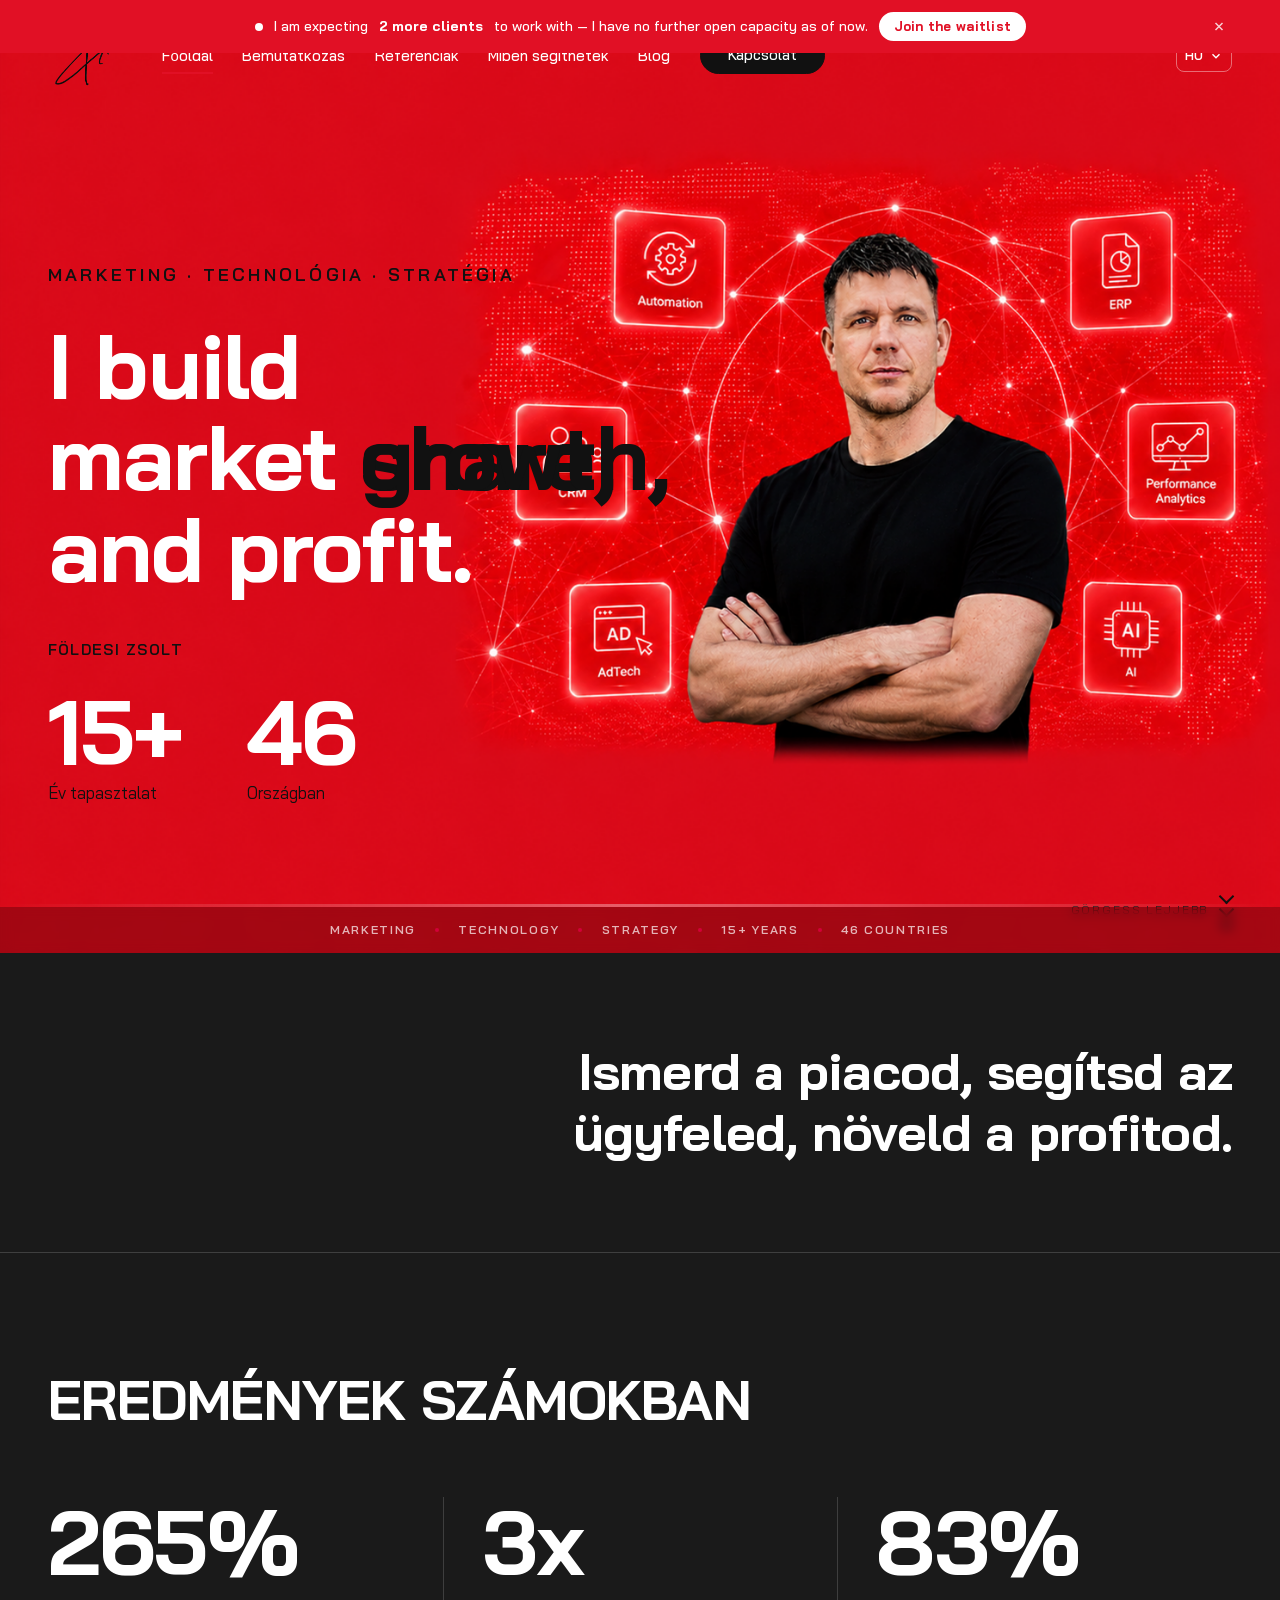
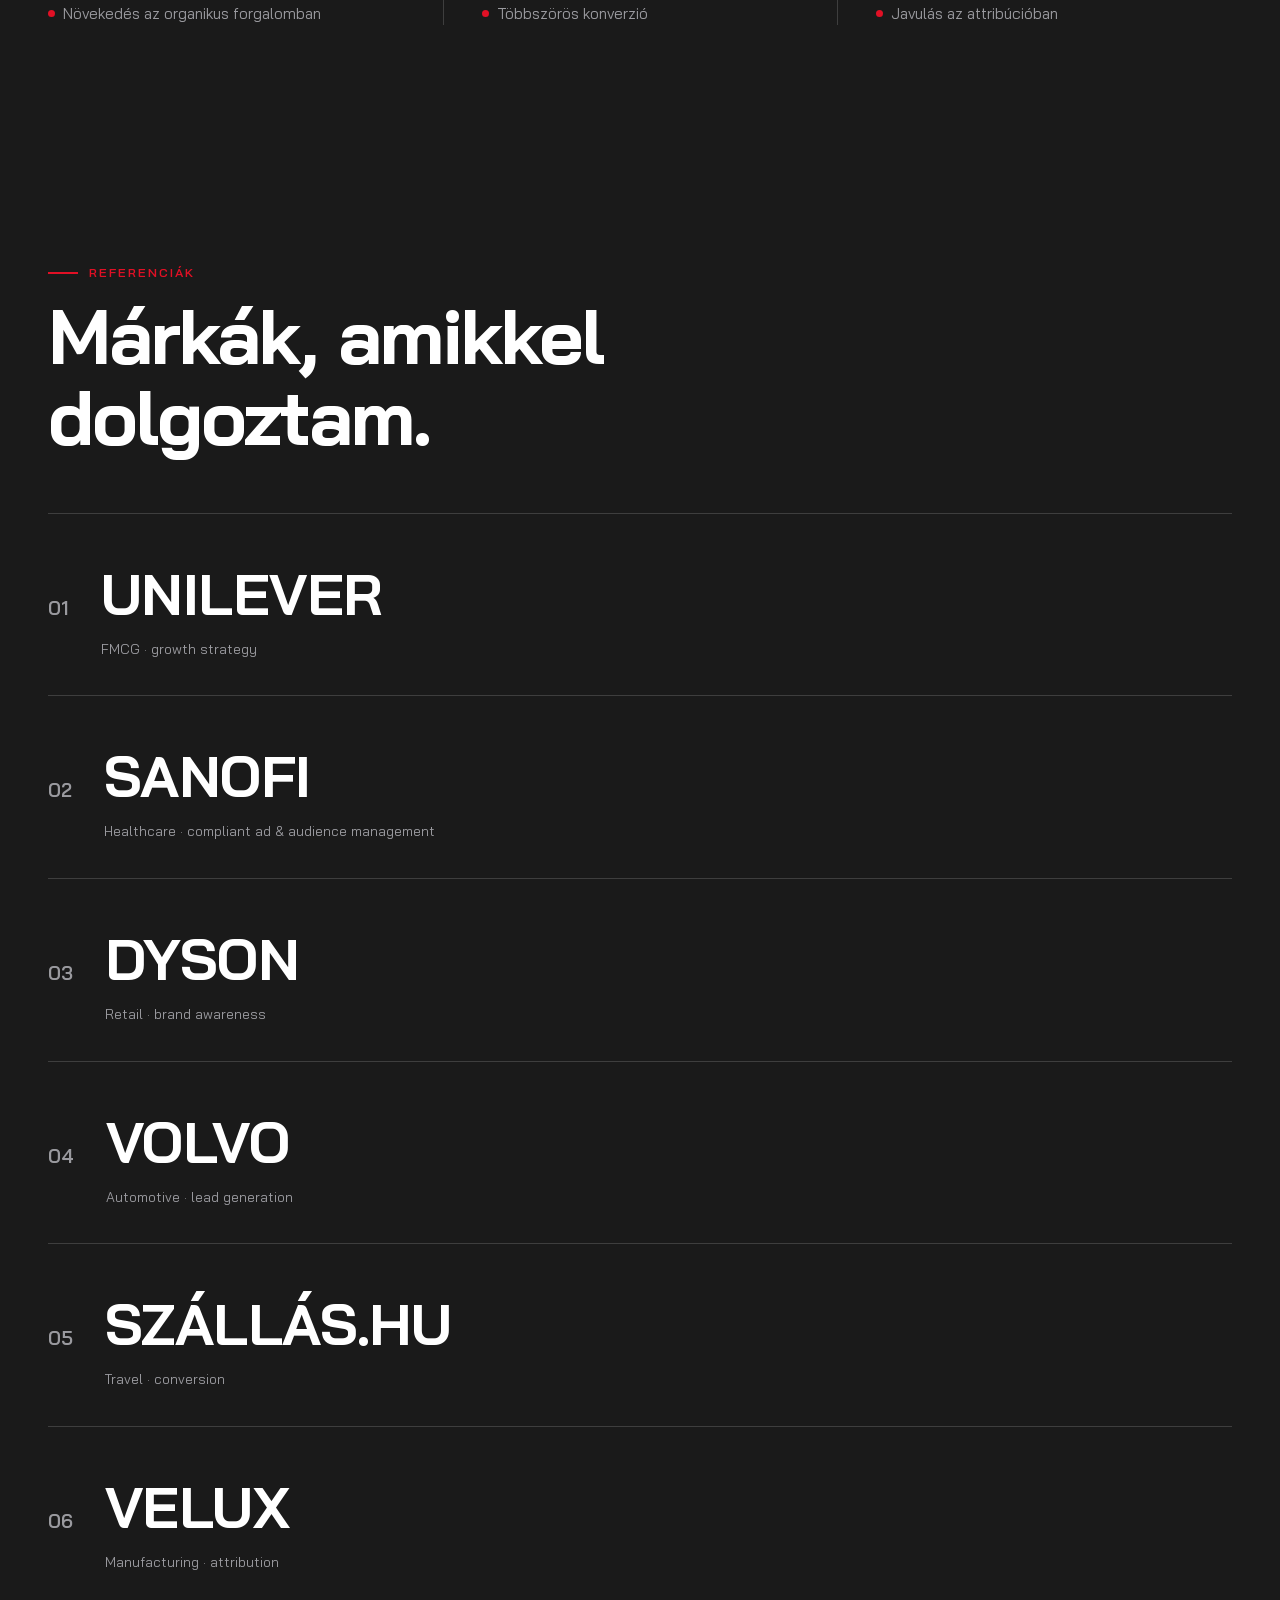
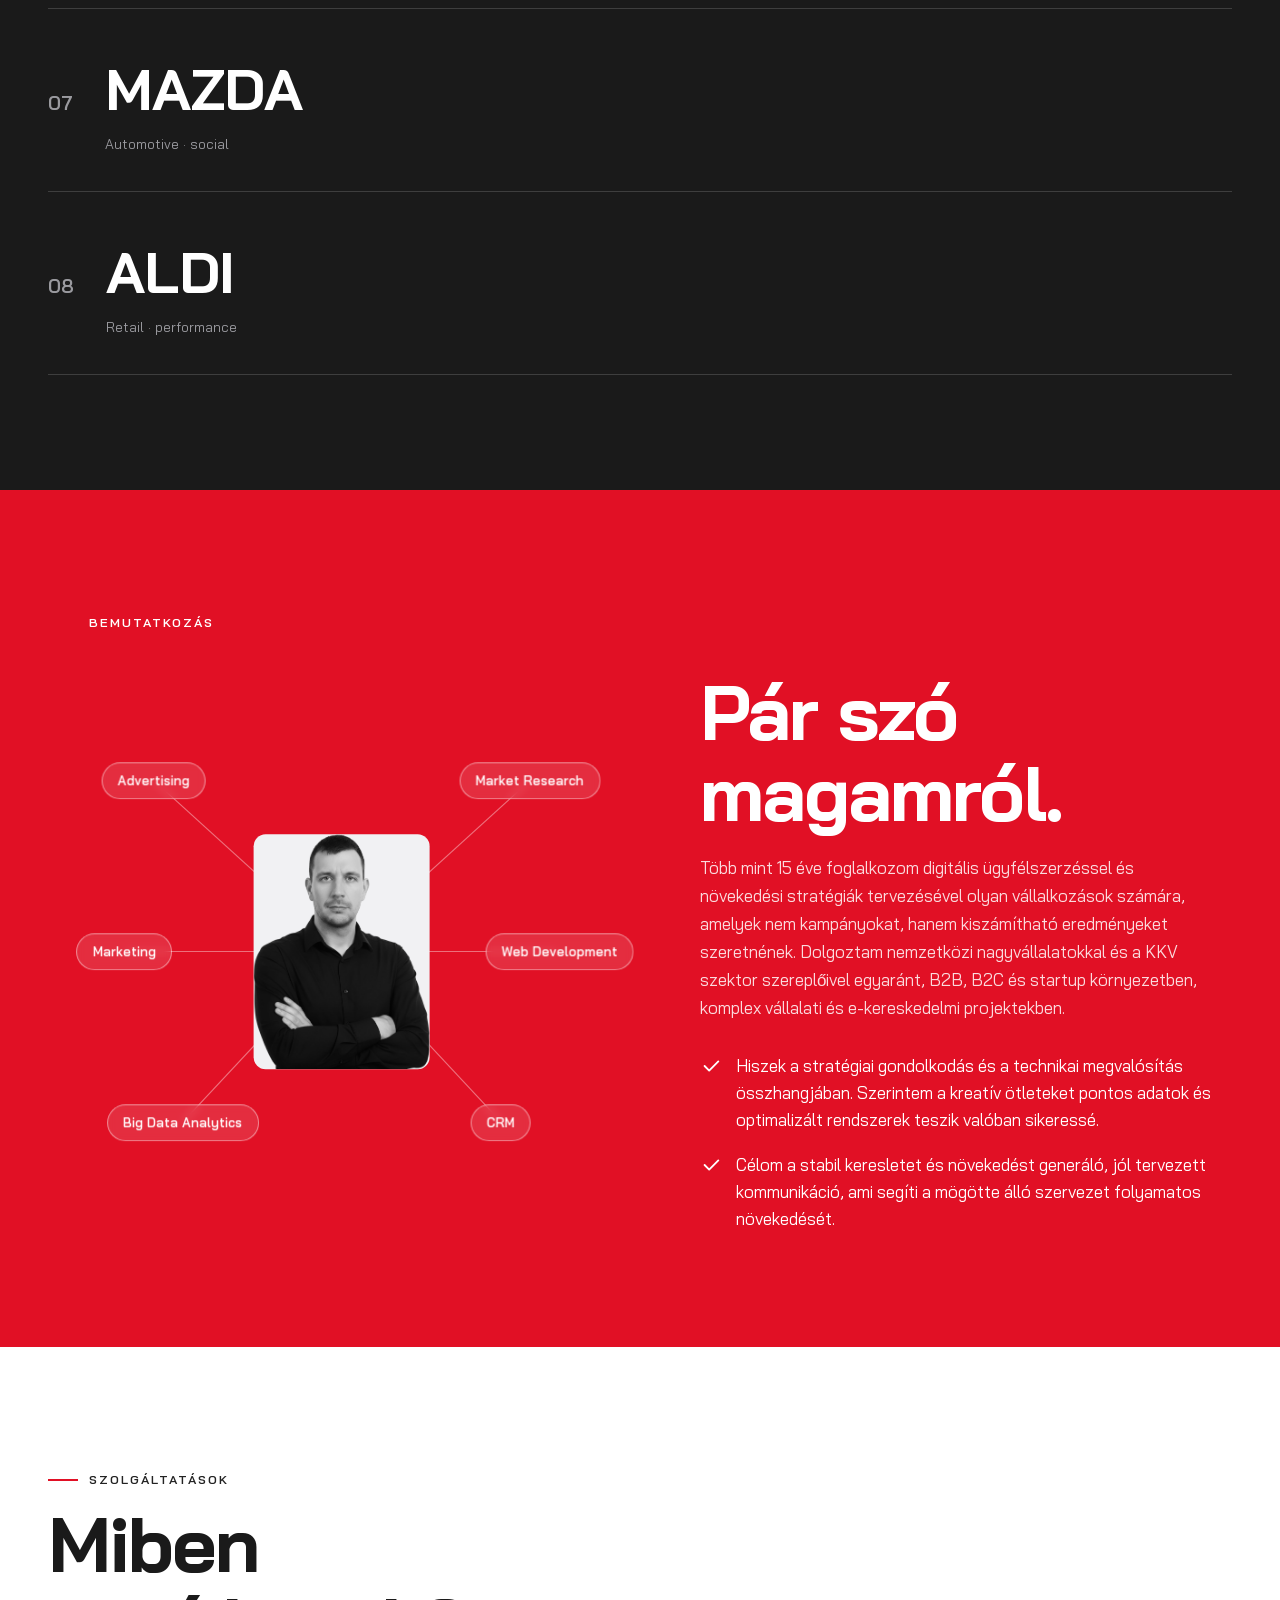
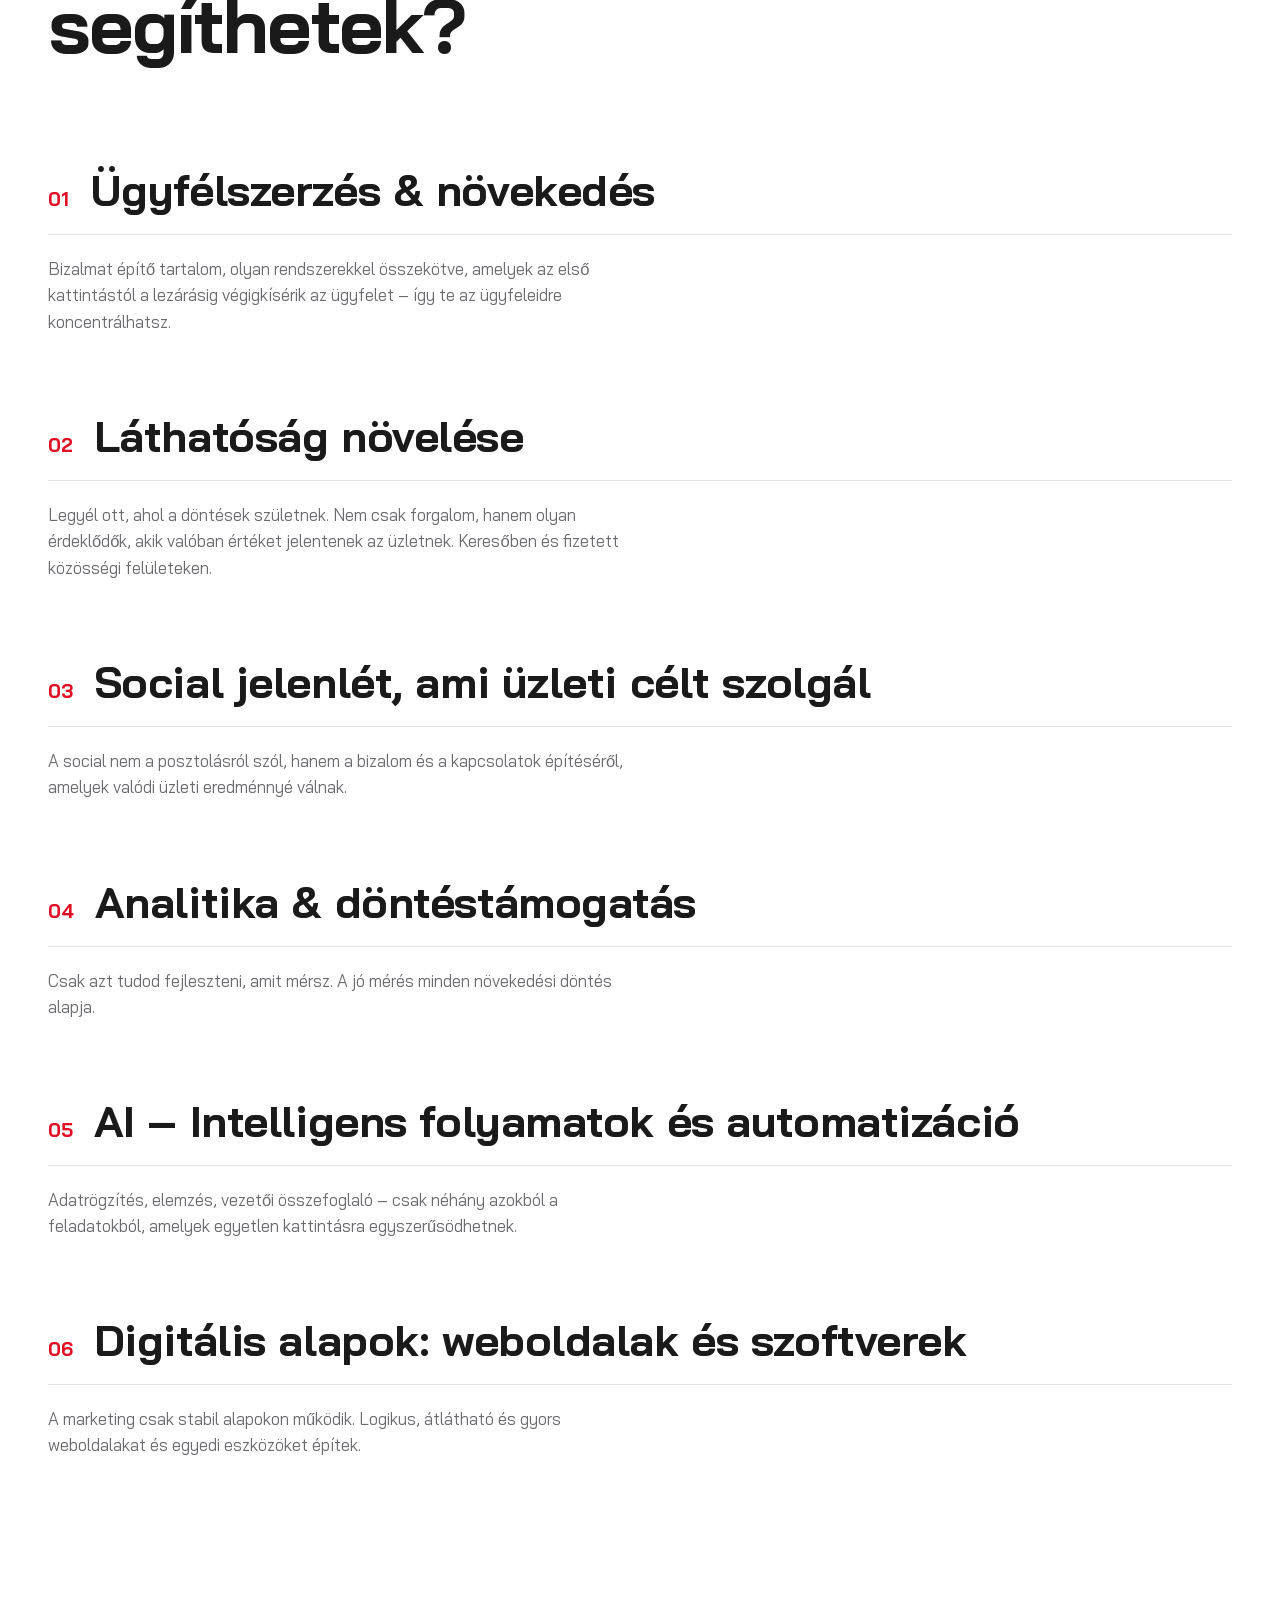
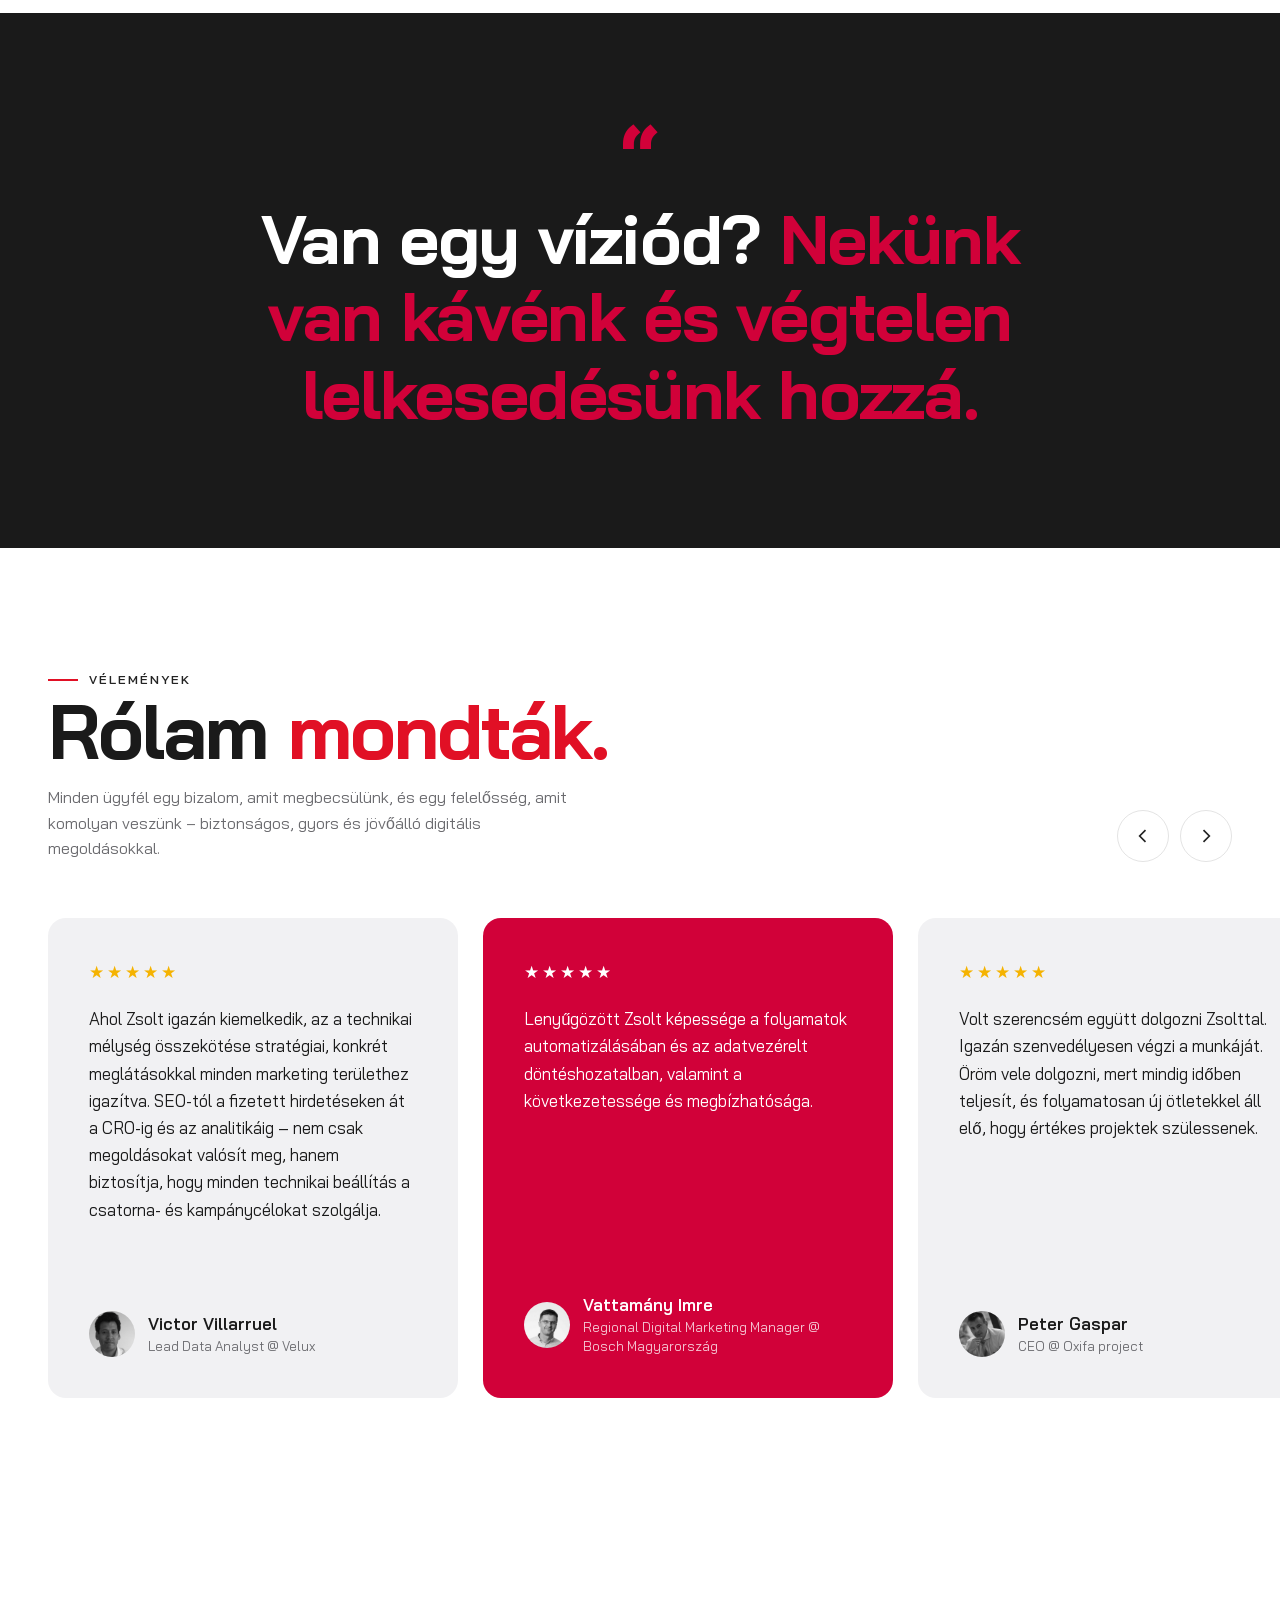
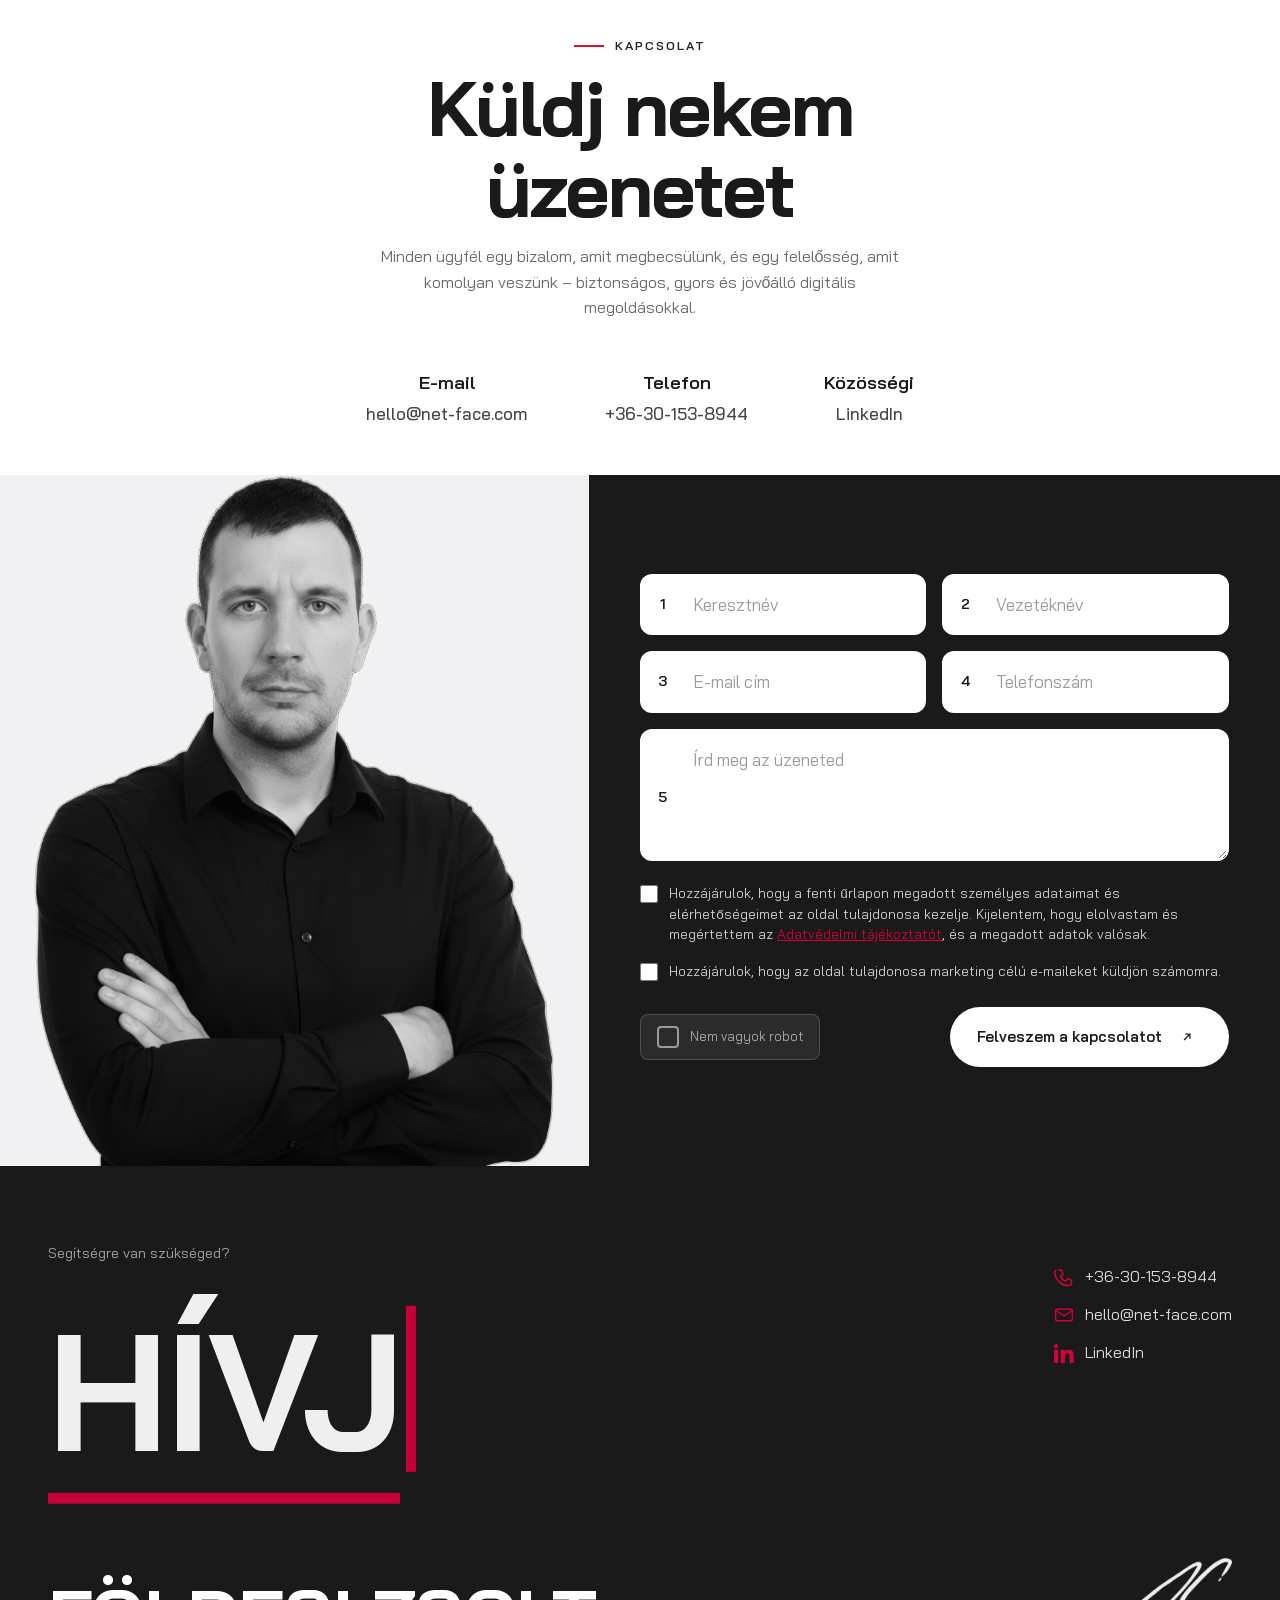
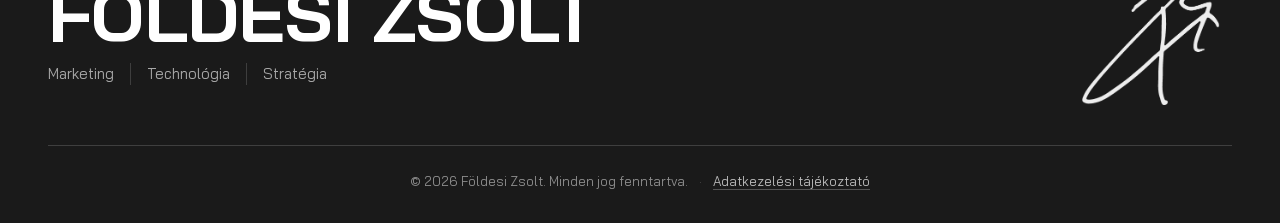
==== commit a6929509: "Remove picture tag and update hero image source" ====
--- a/index.html
+++ b/index.html
@@ -72,10 +72,7 @@
     <!-- ===== HERO ===== -->
     <section class="hero" id="home">
       <div class="hero__photo">
-        <picture>
-          <source media="(max-width: 768px)" srcset="assets/images/hero-ai-mobile.jpg" />
-          <img src="assets/images/hero-red-bg.jpg" alt="Földesi Zsolt" fetchpriority="high" />
-        </picture>
+        <img src="assets/images/hero-red-bg.png" alt="Földesi Zsolt" fetchpriority="high" />
       </div>
 
       <div class="container hero__inner">
--- a/css/style.css
+++ b/css/style.css
@@ -3,6 +3,67 @@
    Betűtípus: Bai Jamjuree. Színek: fekete-fehér + piros #e8331c kiemelés.
    Tartalom: változók › alap › elemek › navbar › szekciók › blog › reszponzív
    ========================================================================== */
+
+/* ==========================================================================
+   WAITLIST BANNER
+   ========================================================================== */
+.waitlist-banner {
+  position: relative;
+  z-index: 200;
+  background: var(--accent);
+  color: var(--white);
+  display: flex;
+  align-items: center;
+  justify-content: center;
+  gap: 1rem;
+  padding: 0.75rem var(--gutter);
+  font-size: 0.88rem;
+  font-weight: 500;
+  text-align: center;
+}
+.waitlist-banner__text {
+  display: flex;
+  align-items: center;
+  gap: 0.7rem;
+  flex-wrap: wrap;
+  justify-content: center;
+}
+.waitlist-banner__dot {
+  width: 8px; height: 8px;
+  border-radius: 50%;
+  background: var(--white);
+  flex-shrink: 0;
+  animation: pulse-dot 2s ease infinite;
+}
+@keyframes pulse-dot {
+  0%, 100% { opacity: 1; transform: scale(1); }
+  50% { opacity: 0.5; transform: scale(0.7); }
+}
+.waitlist-banner__cta {
+  display: inline-flex;
+  align-items: center;
+  gap: 0.35rem;
+  padding: 0.3rem 0.9rem;
+  background: var(--white);
+  color: var(--accent);
+  border-radius: 100px;
+  font-weight: 700;
+  font-size: 0.82rem;
+  letter-spacing: 0.02em;
+  transition: background 0.2s ease, color 0.2s ease;
+  white-space: nowrap;
+}
+.waitlist-banner__cta:hover { background: var(--ink); color: var(--white); }
+.waitlist-banner__close {
+  position: absolute;
+  right: var(--gutter);
+  top: 50%;
+  transform: translateY(-50%);
+  color: rgba(255,255,255,0.8);
+  padding: 0.4rem;
+  transition: color 0.2s ease;
+}
+.waitlist-banner__close:hover { color: var(--white); }
 
 /* --- Betűtípus (helyben tárolva, nem külső CDN) -------------------------- */
 @font-face {
@@ -539,12 +600,48 @@
 }
 
 /* ==========================================================================
+   HERO DIVIDER — transition bar at bottom of hero
+   ========================================================================== */
+.hero__divider {
+  position: absolute;
+  bottom: 0;
+  left: 0;
+  right: 0;
+  z-index: 3;
+}
+.hero__divider-bar {
+  height: 3px;
+  background: linear-gradient(90deg, transparent 0%, rgba(255,255,255,0.15) 20%, rgba(255,255,255,0.35) 50%, rgba(255,255,255,0.15) 80%, transparent 100%);
+}
+.hero__divider-stats {
+  display: flex;
+  align-items: center;
+  justify-content: center;
+  gap: 1.2rem;
+  padding: 0.9rem var(--gutter);
+  background: rgba(0,0,0,0.25);
+  backdrop-filter: blur(6px);
+  font-size: 0.75rem;
+  font-weight: 600;
+  letter-spacing: 0.14em;
+  text-transform: uppercase;
+  color: rgba(255,255,255,0.7);
+  flex-wrap: wrap;
+}
+.hero__divider-dot {
+  width: 4px; height: 4px;
+  border-radius: 50%;
+  background: var(--accent);
+  flex-shrink: 0;
+}
+
+/* ==========================================================================
    MOTTO — jobbra zárt, a hero alatt
    ========================================================================== */
 .motto {
-  background: var(--paper);
+  background: var(--ink);
   padding-block: clamp(3rem, 7vw, 5.5rem);
-  border-bottom: 1px solid var(--line);
+  border-bottom: 1px solid var(--line-dark);
 }
 .motto__text {
   font-size: clamp(1.9rem, 4vw, 3.6rem);
@@ -562,8 +659,8 @@
    COUNTERS — sötét, hullámmintával
    ========================================================================== */
 .counters {
-  background: var(--paper);
-  color: var(--ink);
+  background: var(--ink);
+  color: var(--white);
   overflow: hidden;
 }
 .counters__lines { display: none; }
@@ -614,9 +711,9 @@
 /* ==========================================================================
    BRANDS — két ellentétes irányba mozgó sor
    ========================================================================== */
-.brands { background: var(--white); }
+.brands { background: var(--ink); }
 .brands__head { max-width: 640px; margin-bottom: clamp(2.5rem, 5vw, 3.5rem); }
-.brands__head .h-section { color: var(--ink); margin-block: 0.8rem 0; }
+.brands__head .h-section { color: var(--white); margin-block: 0.8rem 0; }
 
 .brand-index {
   list-style: none;
@@ -631,10 +728,10 @@
   column-gap: clamp(1.4rem, 2.5vw, 2.4rem);
   align-items: baseline;
   padding: clamp(1.6rem, 2.8vw, 2.4rem) 0;
-  border-top: 1px solid var(--line);
+  border-top: 1px solid var(--line-dark);
   transition: padding-left 0.4s var(--ease);
 }
-.brand-index > .brand-row:last-child { border-bottom: 1px solid var(--line); }
+.brand-index > .brand-row:last-child { border-bottom: 1px solid var(--line-dark); }
 
 .brand-row__num {
   grid-area: num;
@@ -1590,23 +1687,28 @@
     margin: 0.3rem;
   }
 }
-/* ===== DARK PALETTE — sections between hero and About (exploration) ===== */
+/* ===== DARK PALETTE — sections between hero and About ===== */
 .motto { background: var(--ink); border-bottom-color: var(--line-dark); }
 .motto__text { color: var(--white); }
 
 .counters { background: var(--ink); color: var(--white); }
-.counters__head { text-align: right; }
-.counter-card { text-align: right; }
+.counters__head { color: var(--white); text-align: left; }
+.counter-card { text-align: left; }
 .counter-card:not(:first-child) { border-left-color: var(--line-dark); }
-.counter-card .label { color: var(--muted-light); justify-content: flex-end; }
+.counter-card .num { color: var(--white); }
+.counter-card .label { color: var(--muted-light); justify-content: flex-start; }
+.counter-card .label::before { background: var(--accent); }
 
 .brands { background: var(--ink); }
+.brands__head .eyebrow { color: var(--accent); }
 .brands__head .h-section { color: var(--white); }
-.brand-row { border-top-color: var(--line-dark); }
+.brand-row { border-top-color: var(--line-dark); color: var(--white); }
 .brand-index > .brand-row:last-child { border-bottom-color: var(--line-dark); }
 .brand-row__num { color: var(--muted-light); }
 .brand-row__name { color: var(--white); }
 .brand-row__role { color: var(--muted-light); }
+.brand-row:hover .brand-row__num,
+.brand-row:hover .brand-row__name { color: var(--accent); }
 
 /* ===== BRANDS — centered floating preview ===== */
 .brand-row__thumb { display: none; }
@@ -1660,4 +1762,4 @@
   color: #ffffff;
 }
 
-.lang-flag { display: none; }+.lang-flag { display: none; }
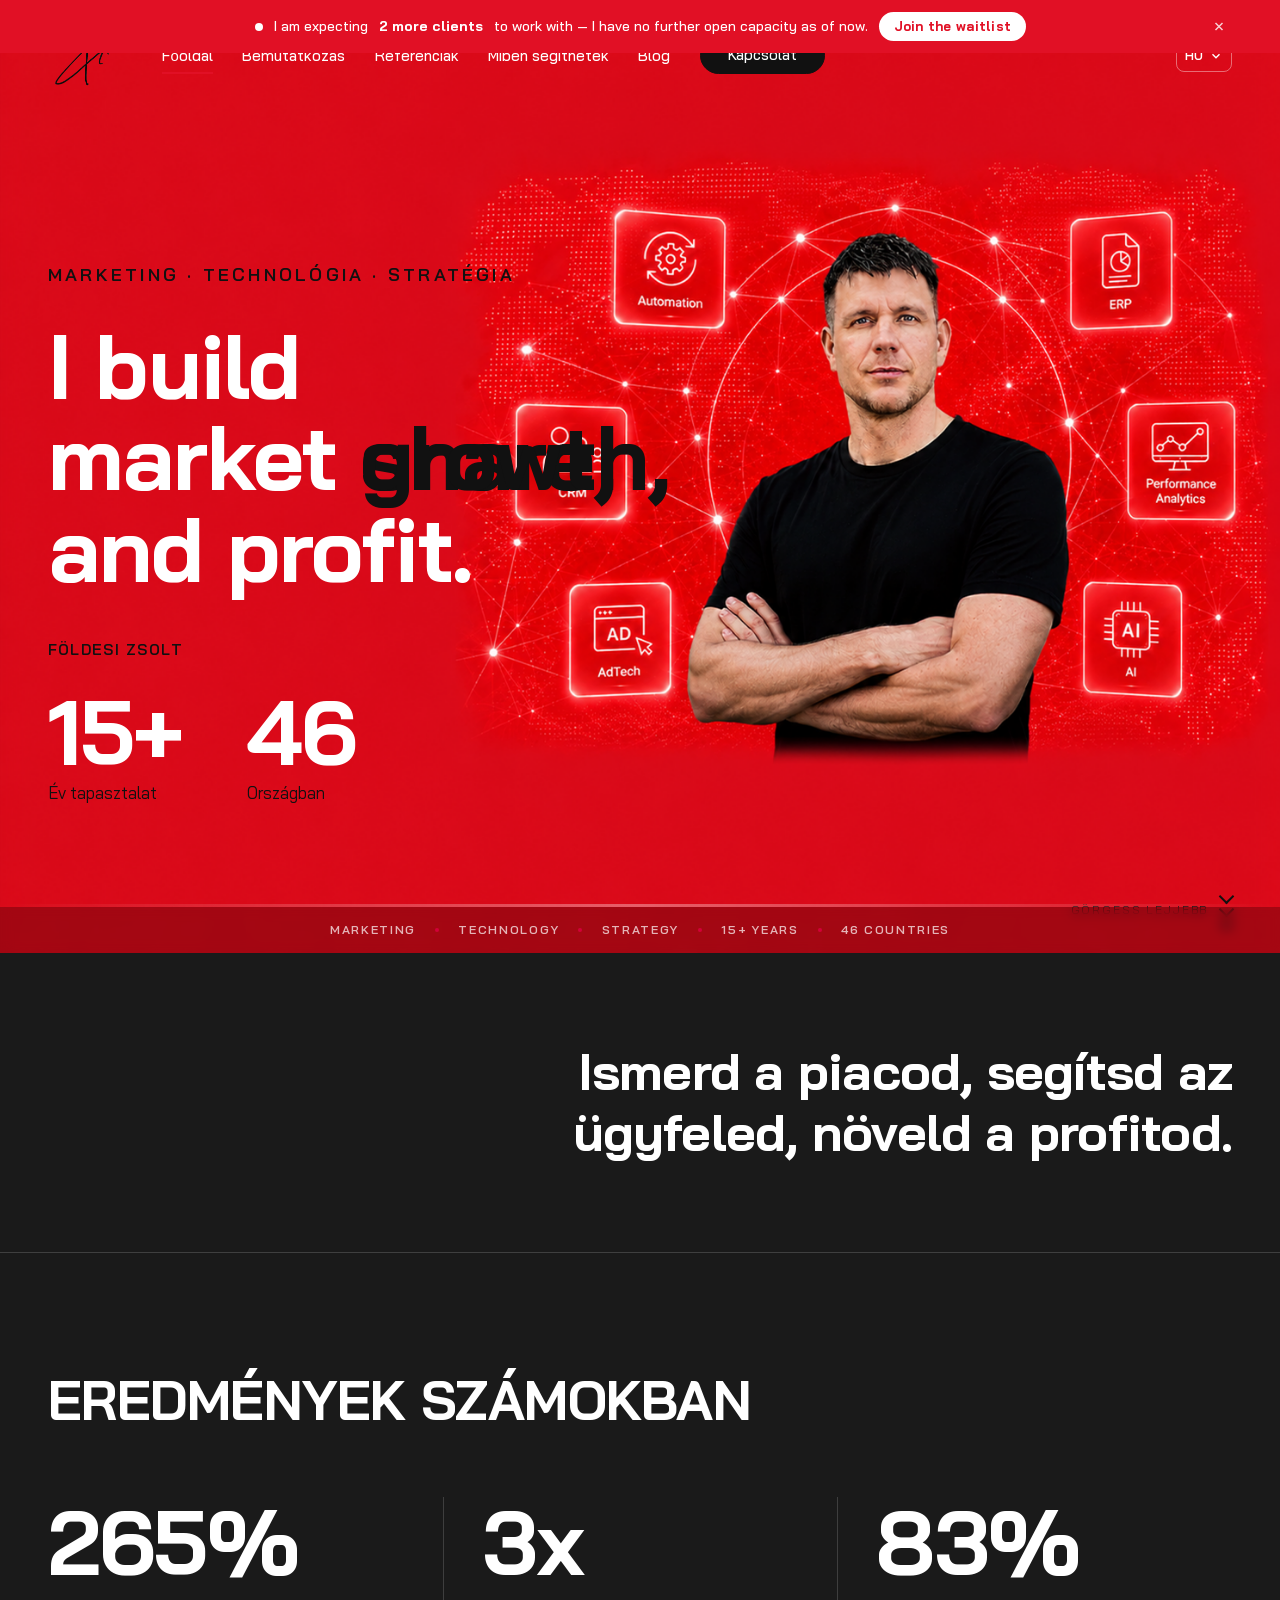
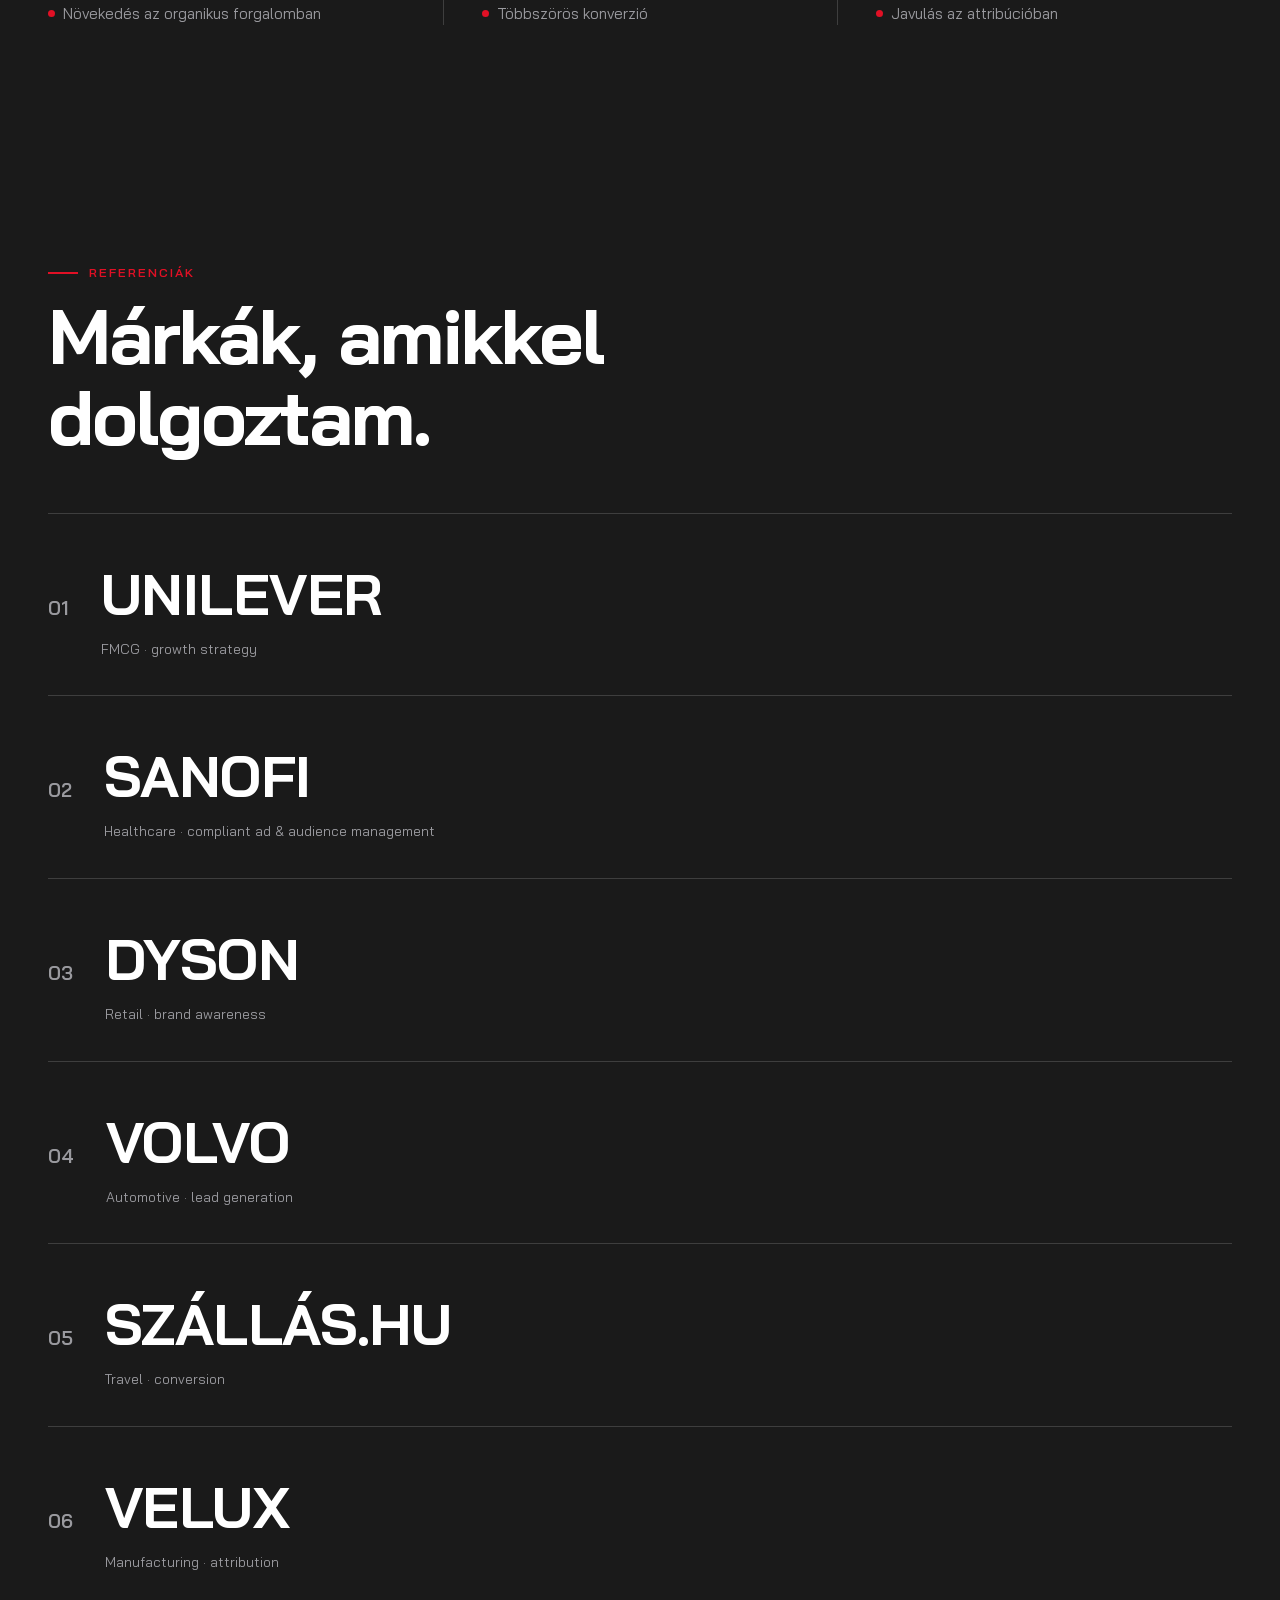
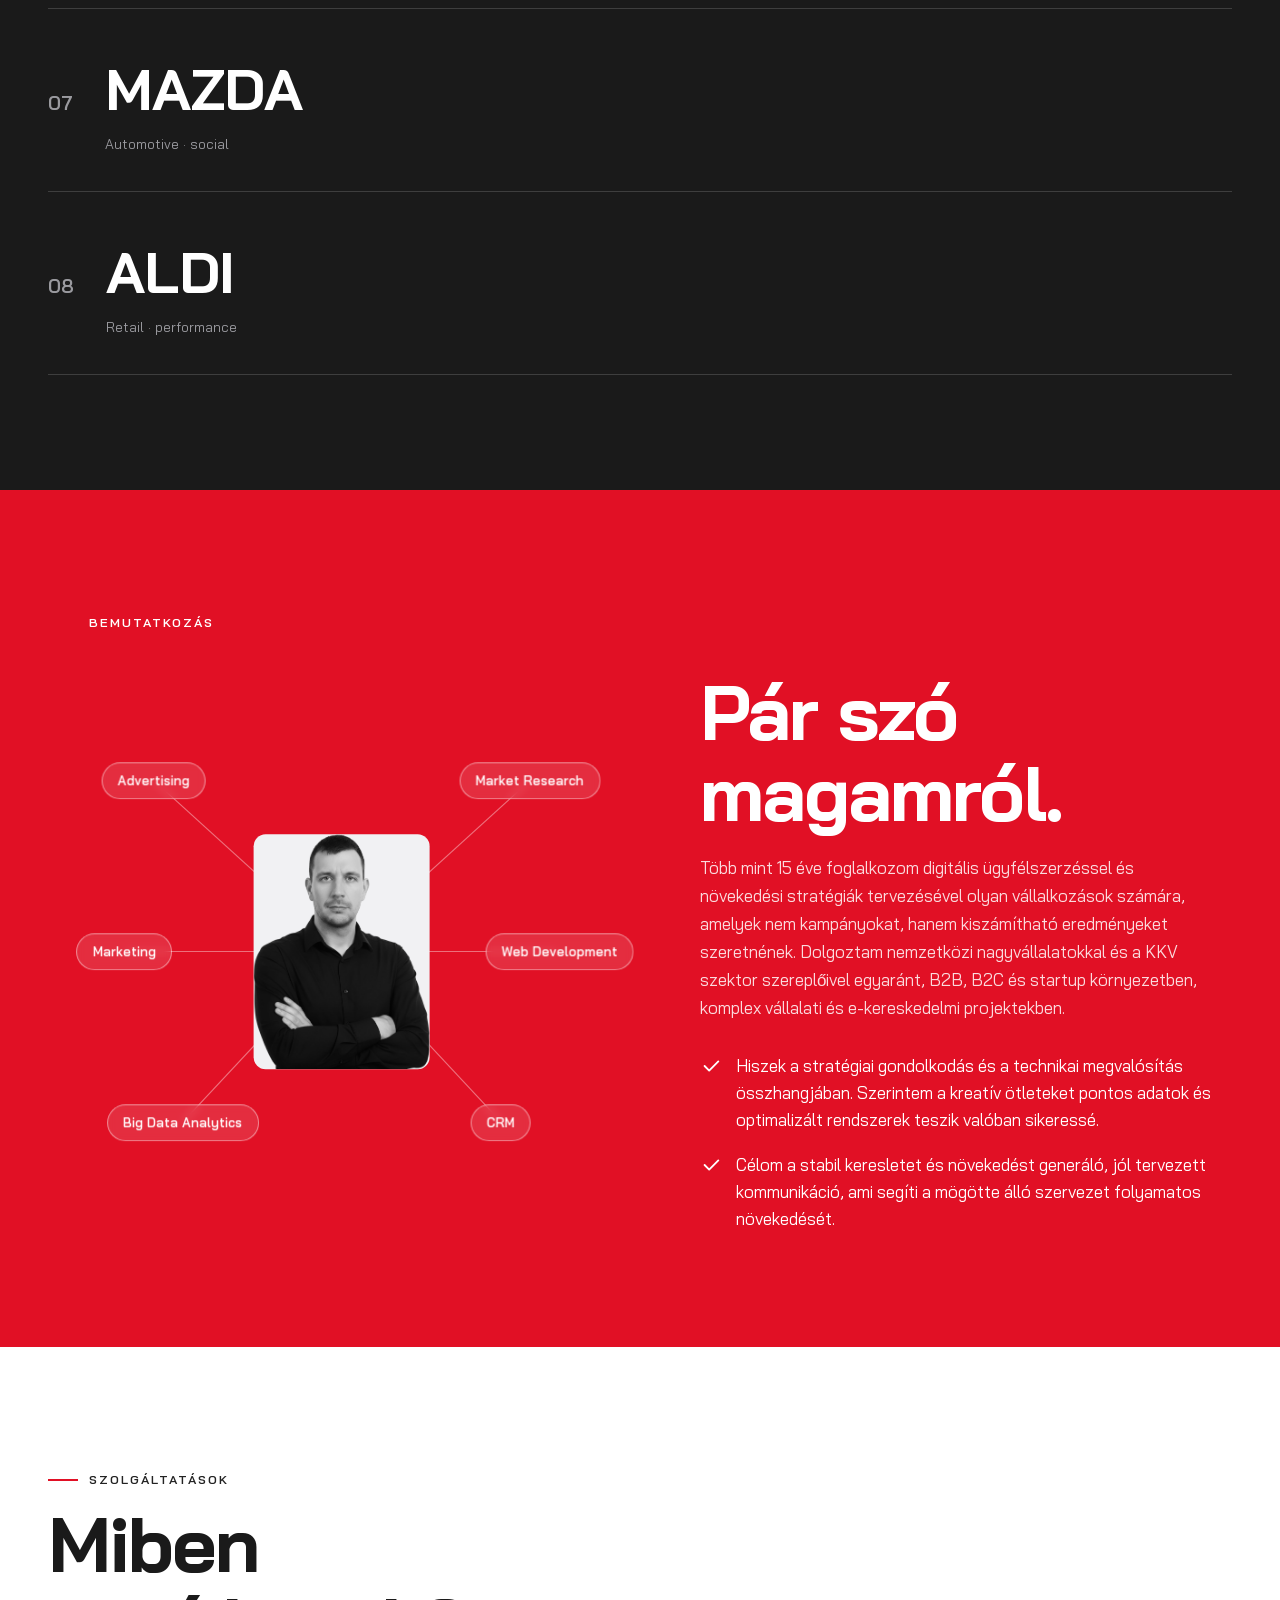
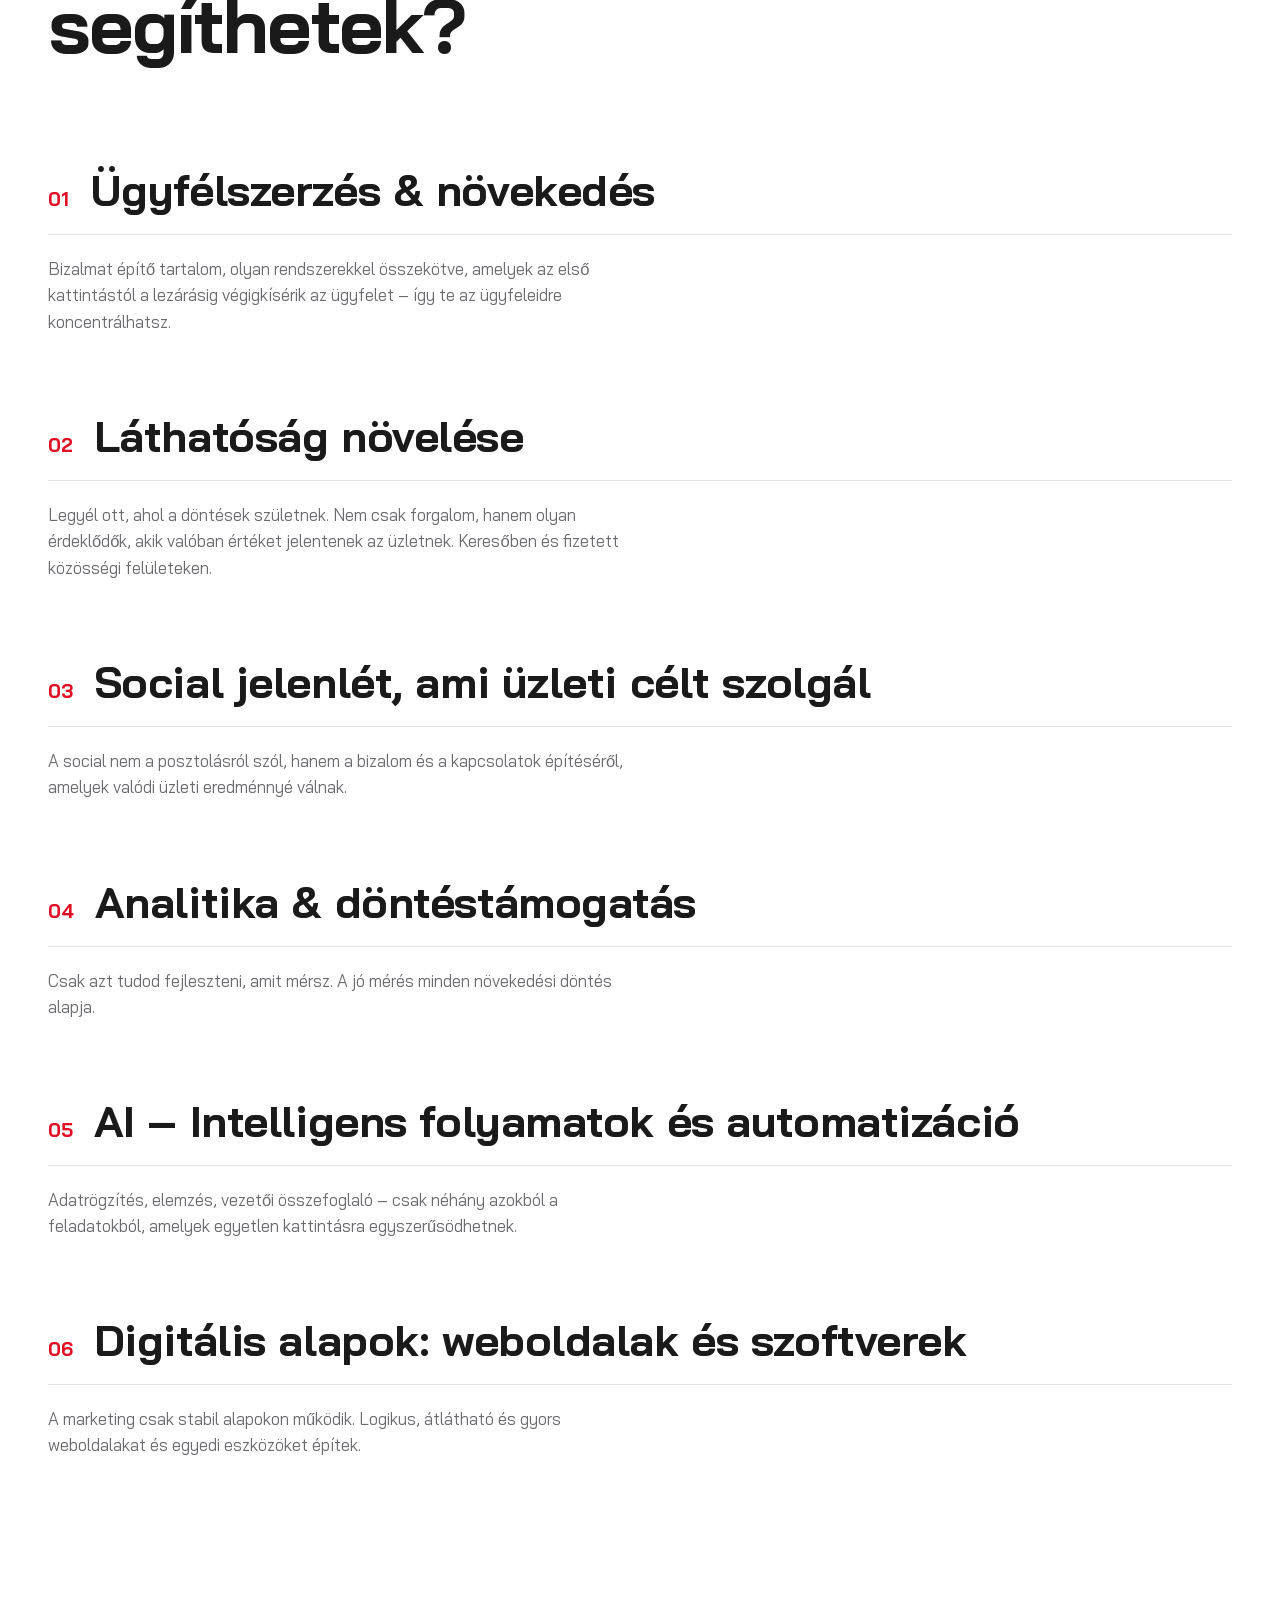
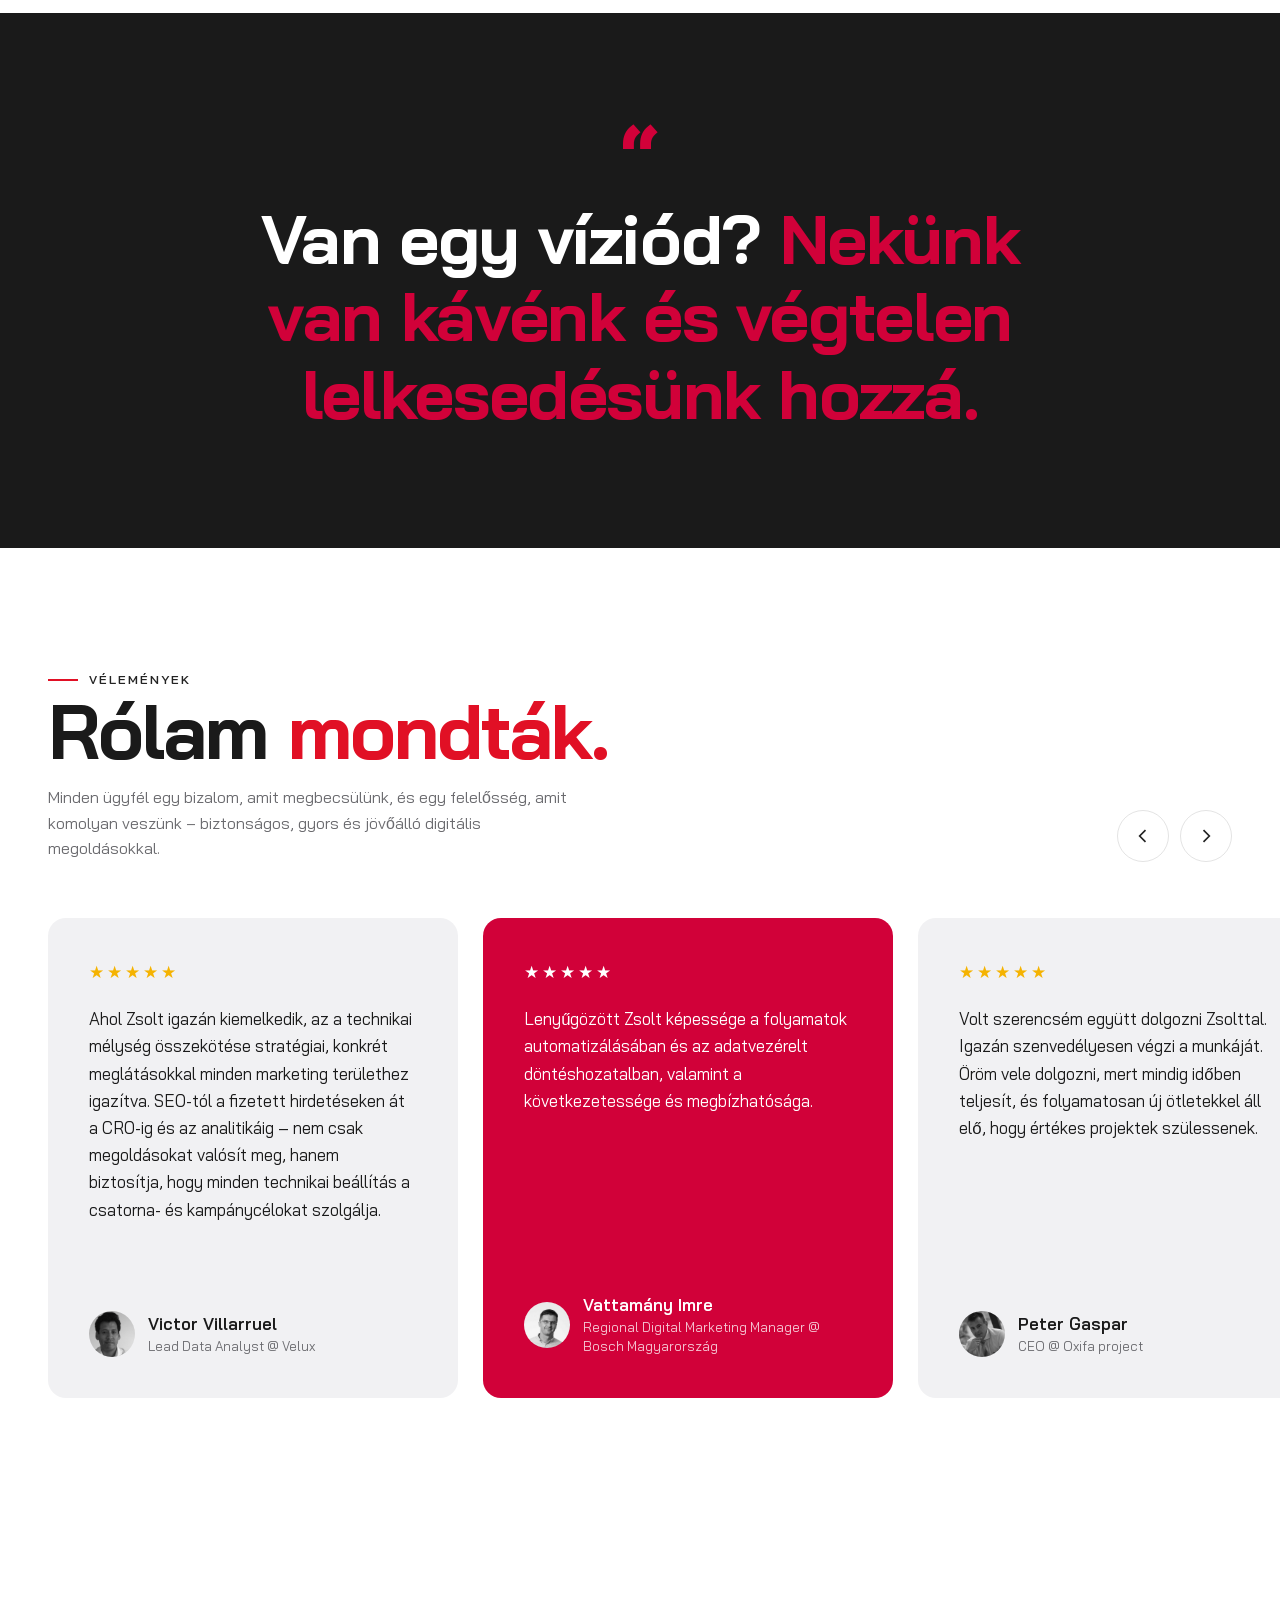
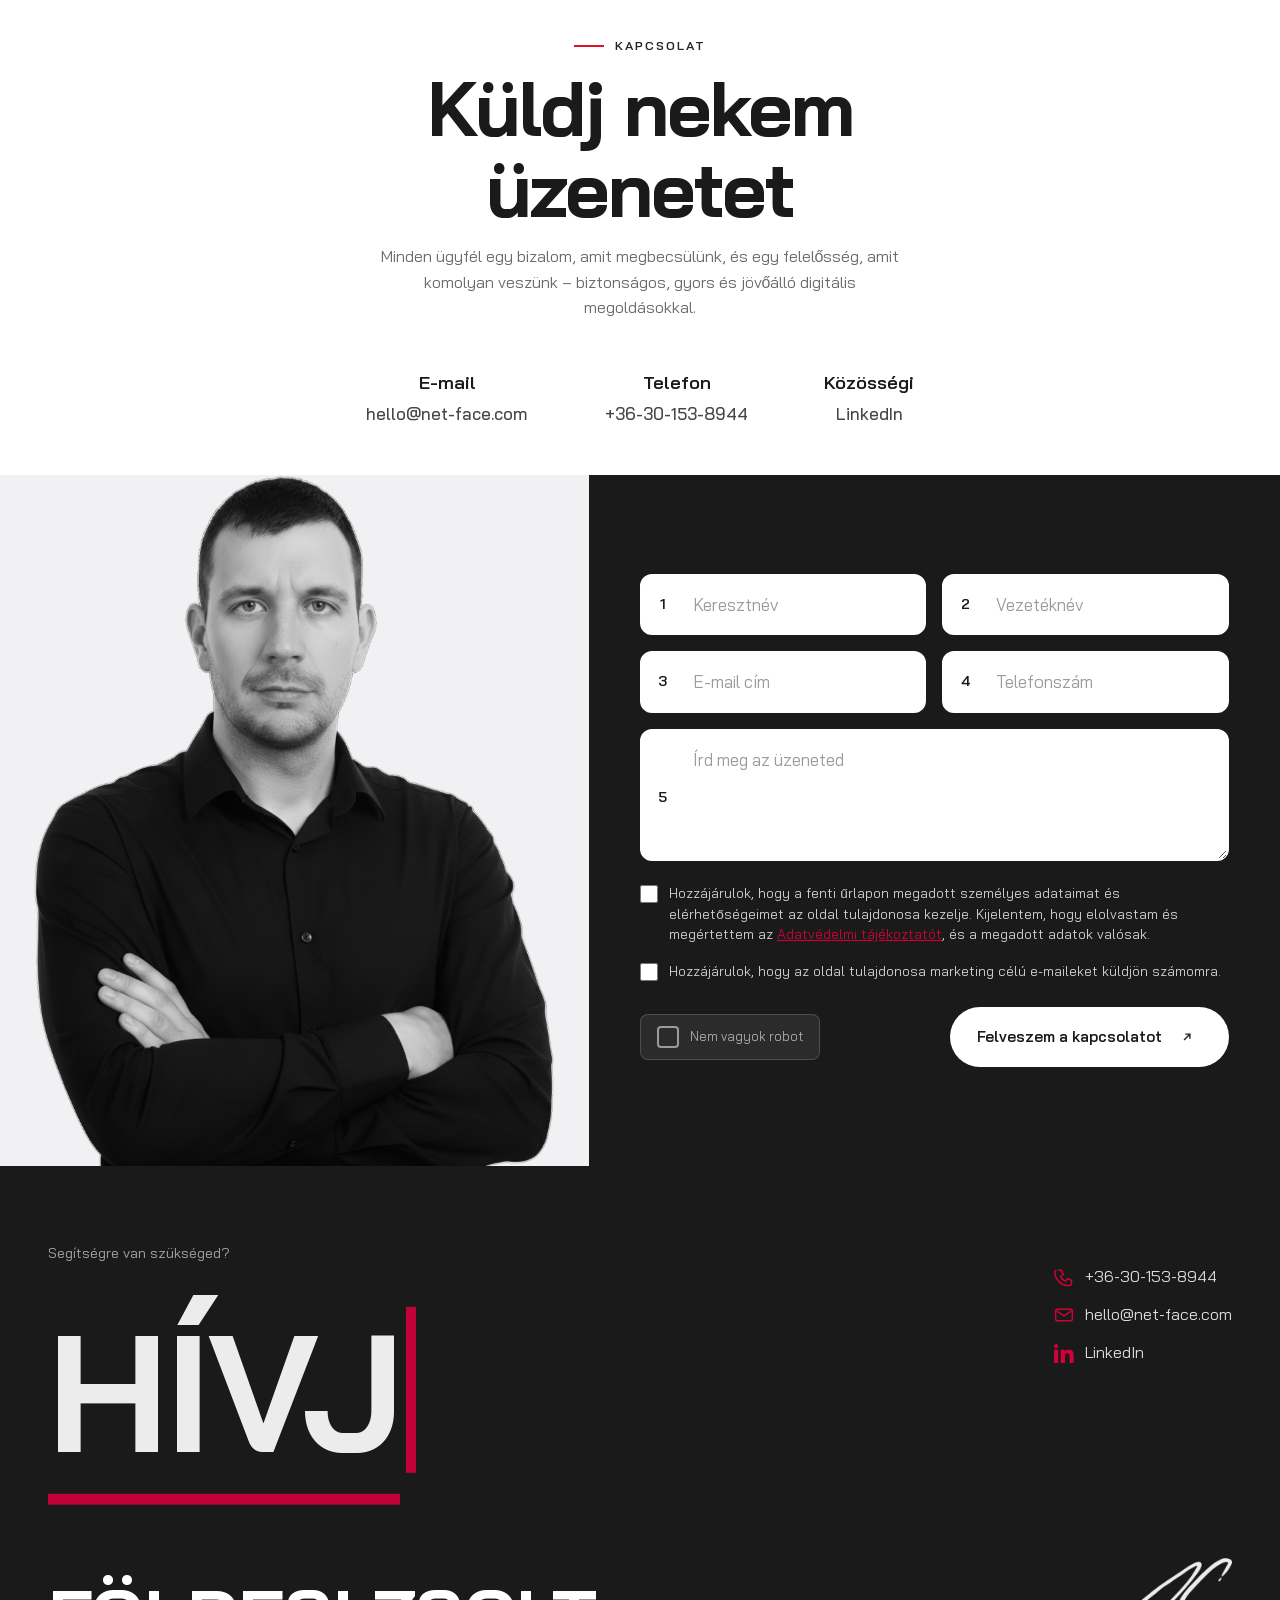
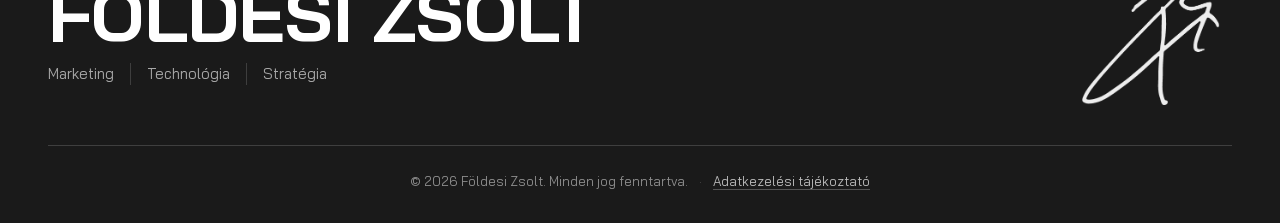
==== commit 67e849f7: "Add navbar adjustment on waitlist banner close" ====
--- a/index.html
+++ b/index.html
@@ -612,6 +612,7 @@
     (function() {
       var banner = document.getElementById('waitlistBanner');
       var closeBtn = document.getElementById('waitlistClose');
+      var navbar = document.getElementById('navbar');
       if (closeBtn && banner) {
         closeBtn.addEventListener('click', function() {
           banner.style.height = banner.offsetHeight + 'px';
@@ -620,6 +621,7 @@
             banner.style.transition = 'height 0.3s ease, opacity 0.3s ease';
             banner.style.height = '0';
             banner.style.opacity = '0';
+            if (navbar) navbar.style.top = '0';
           });
           setTimeout(function() { banner.remove(); }, 320);
         });
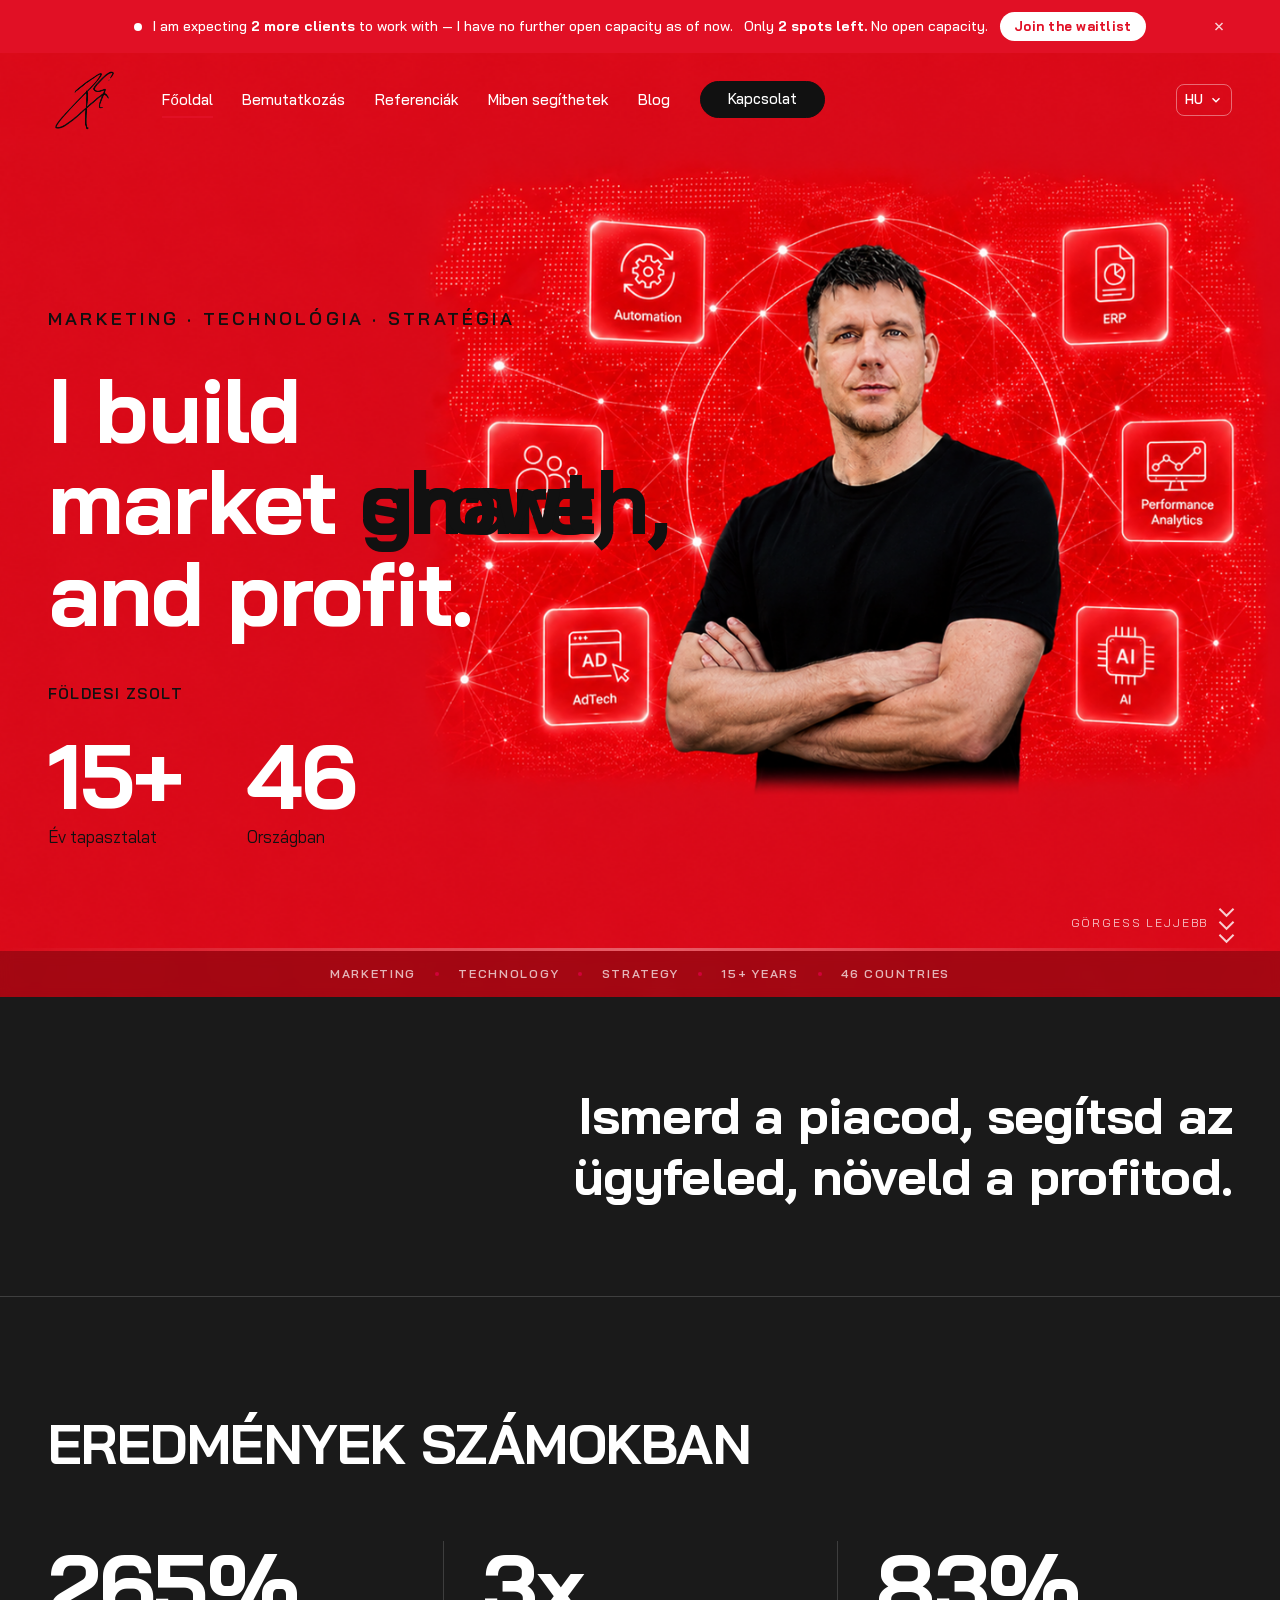
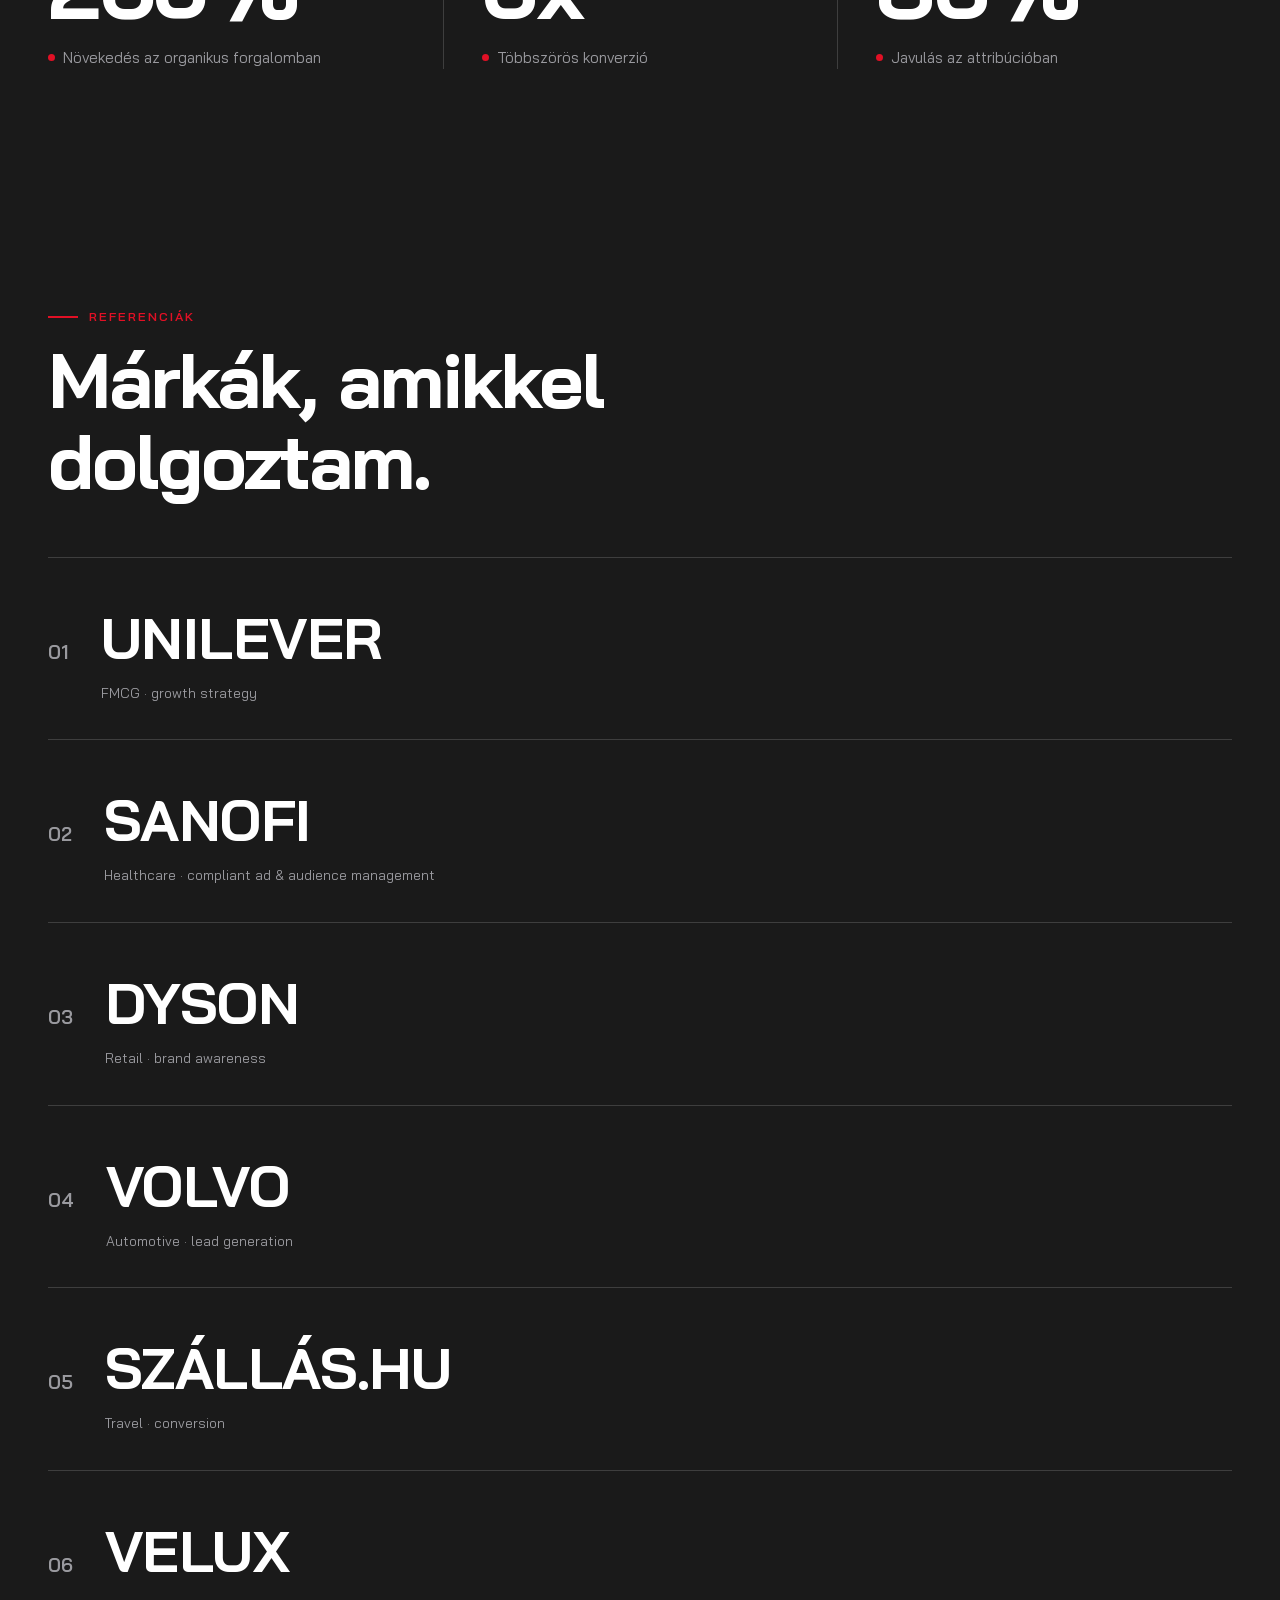
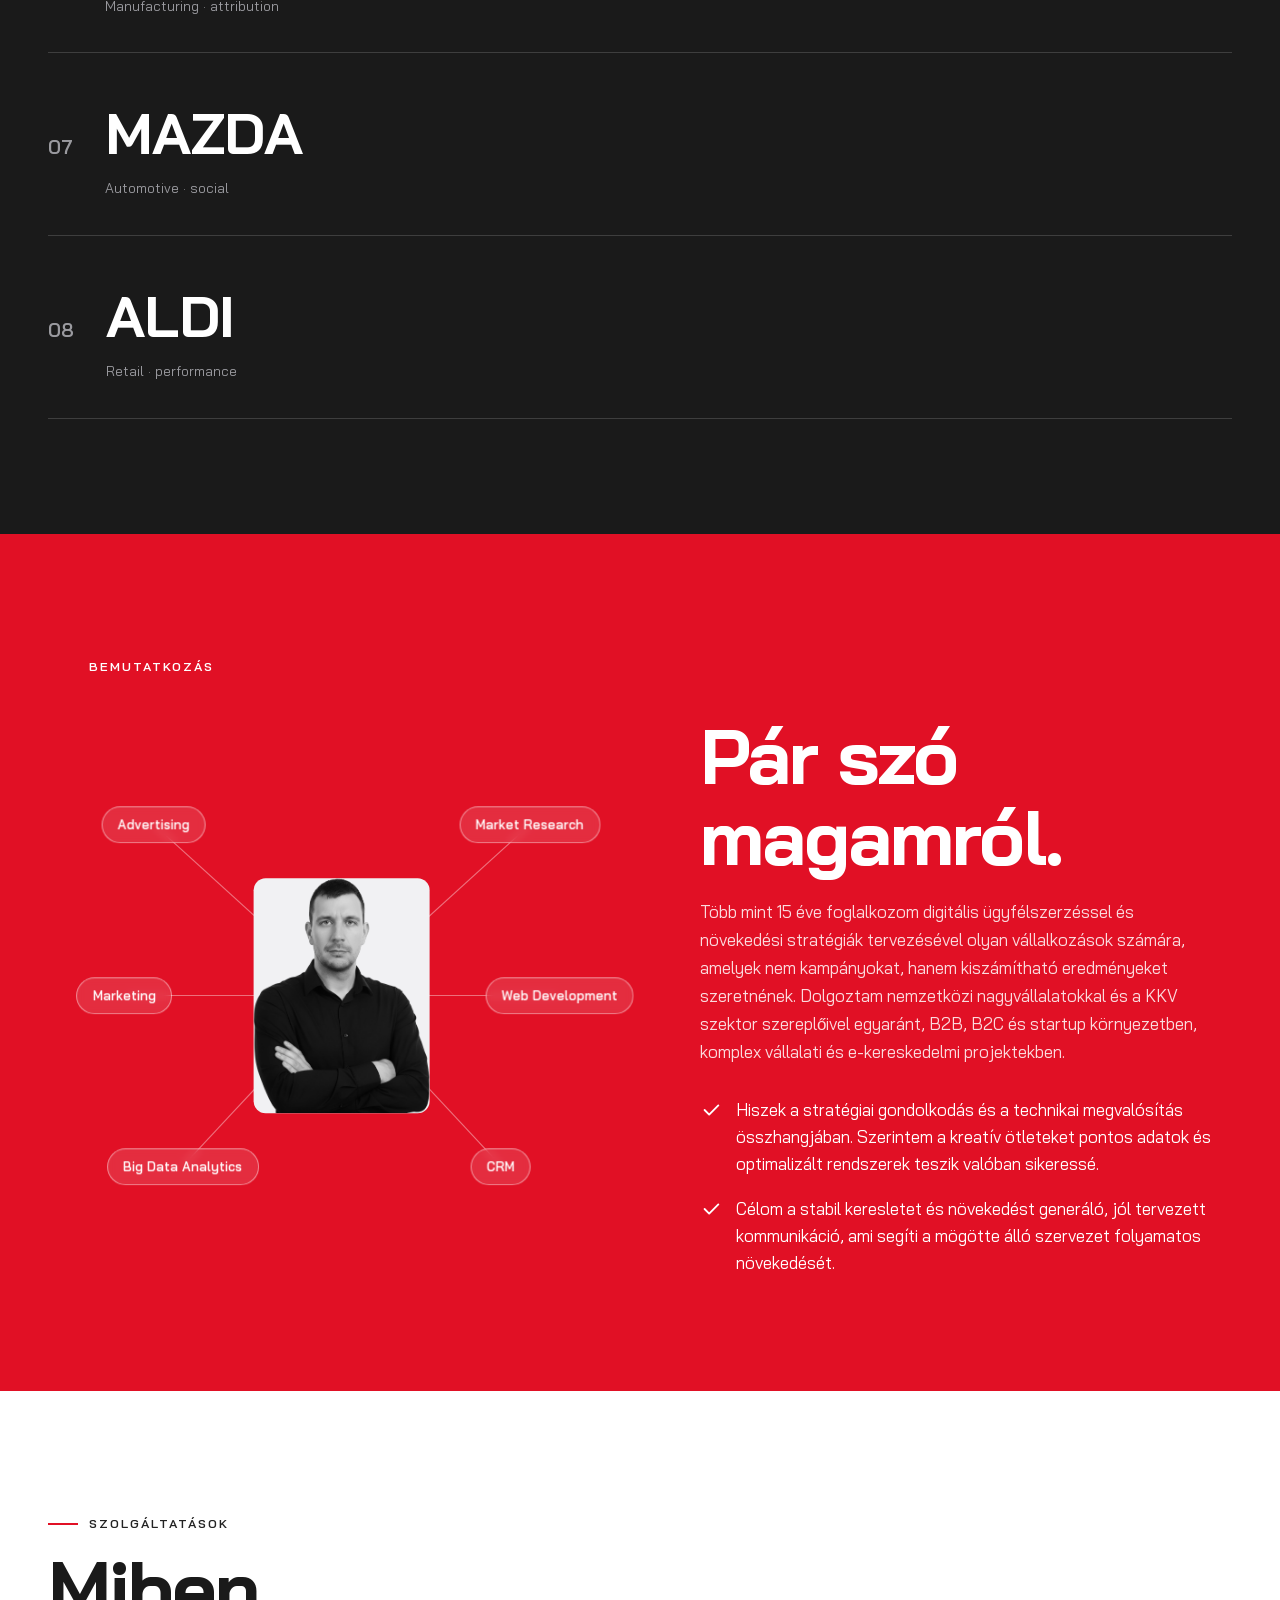
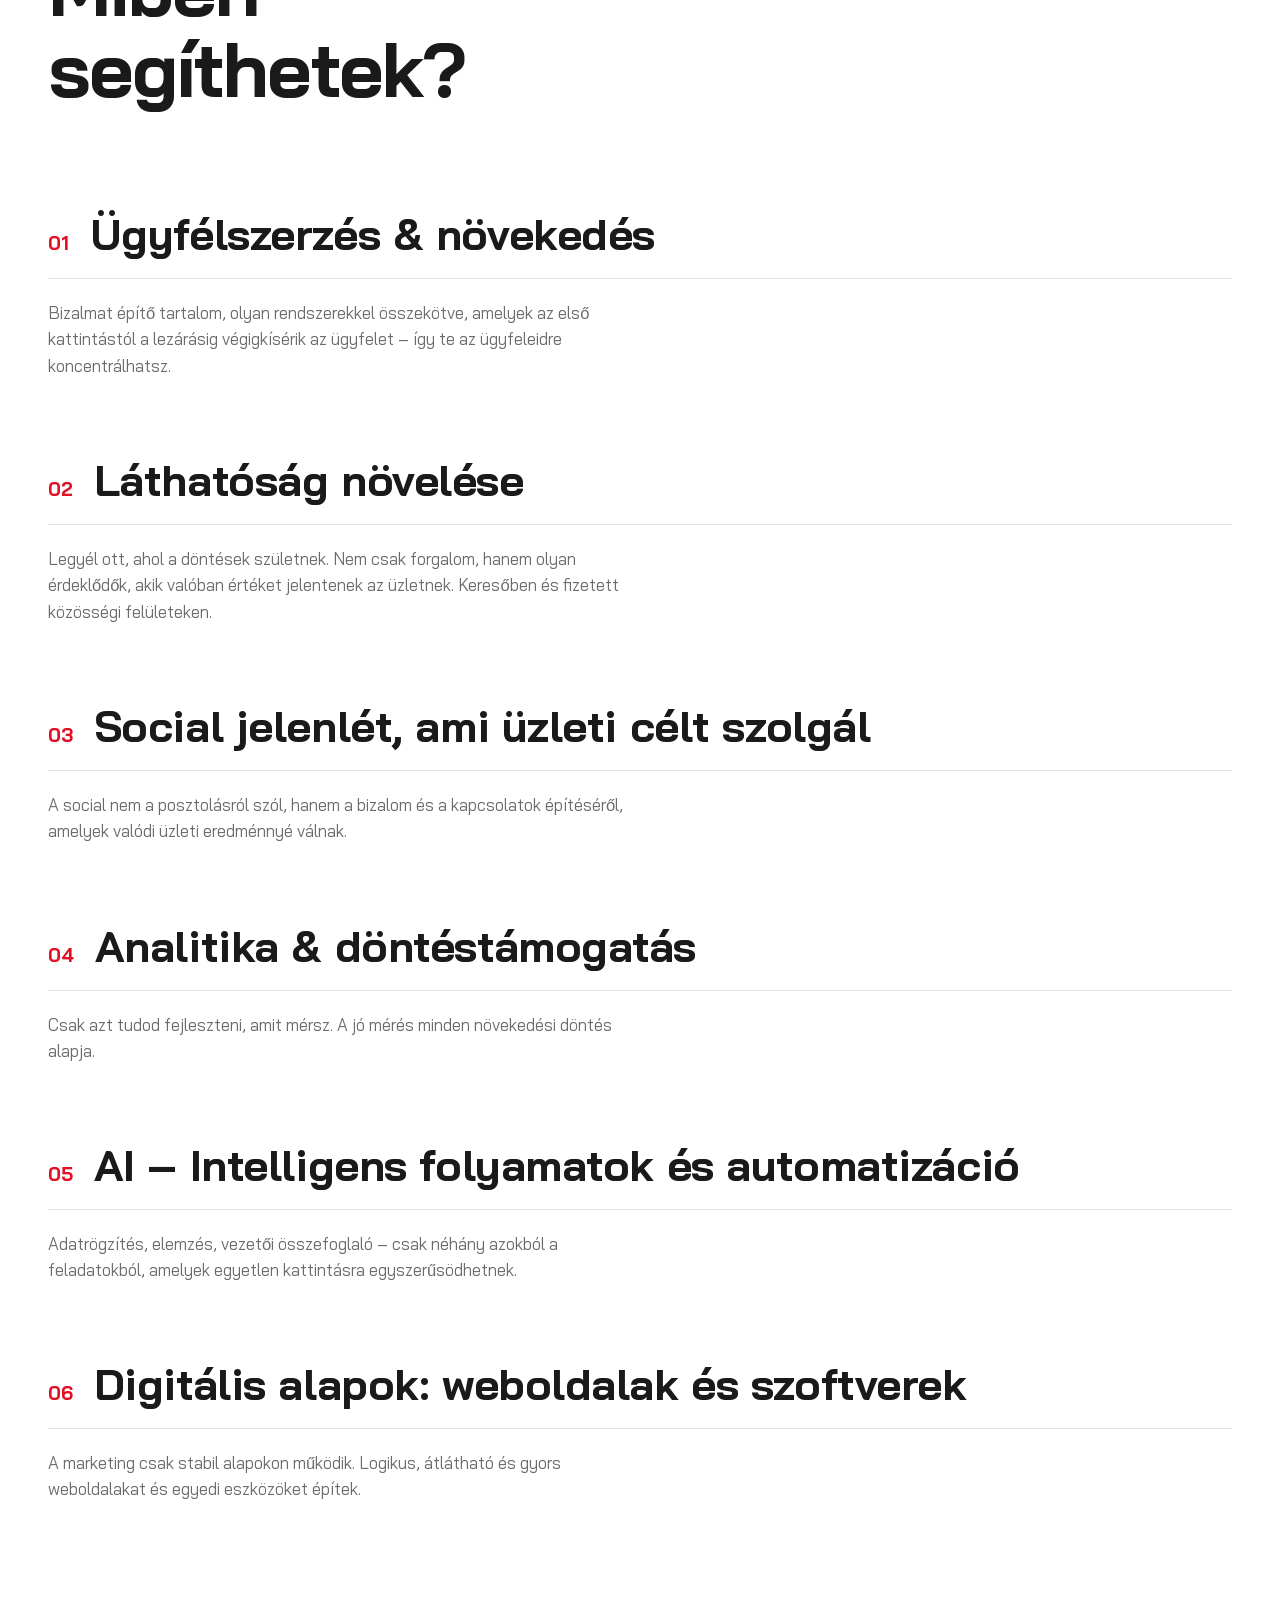
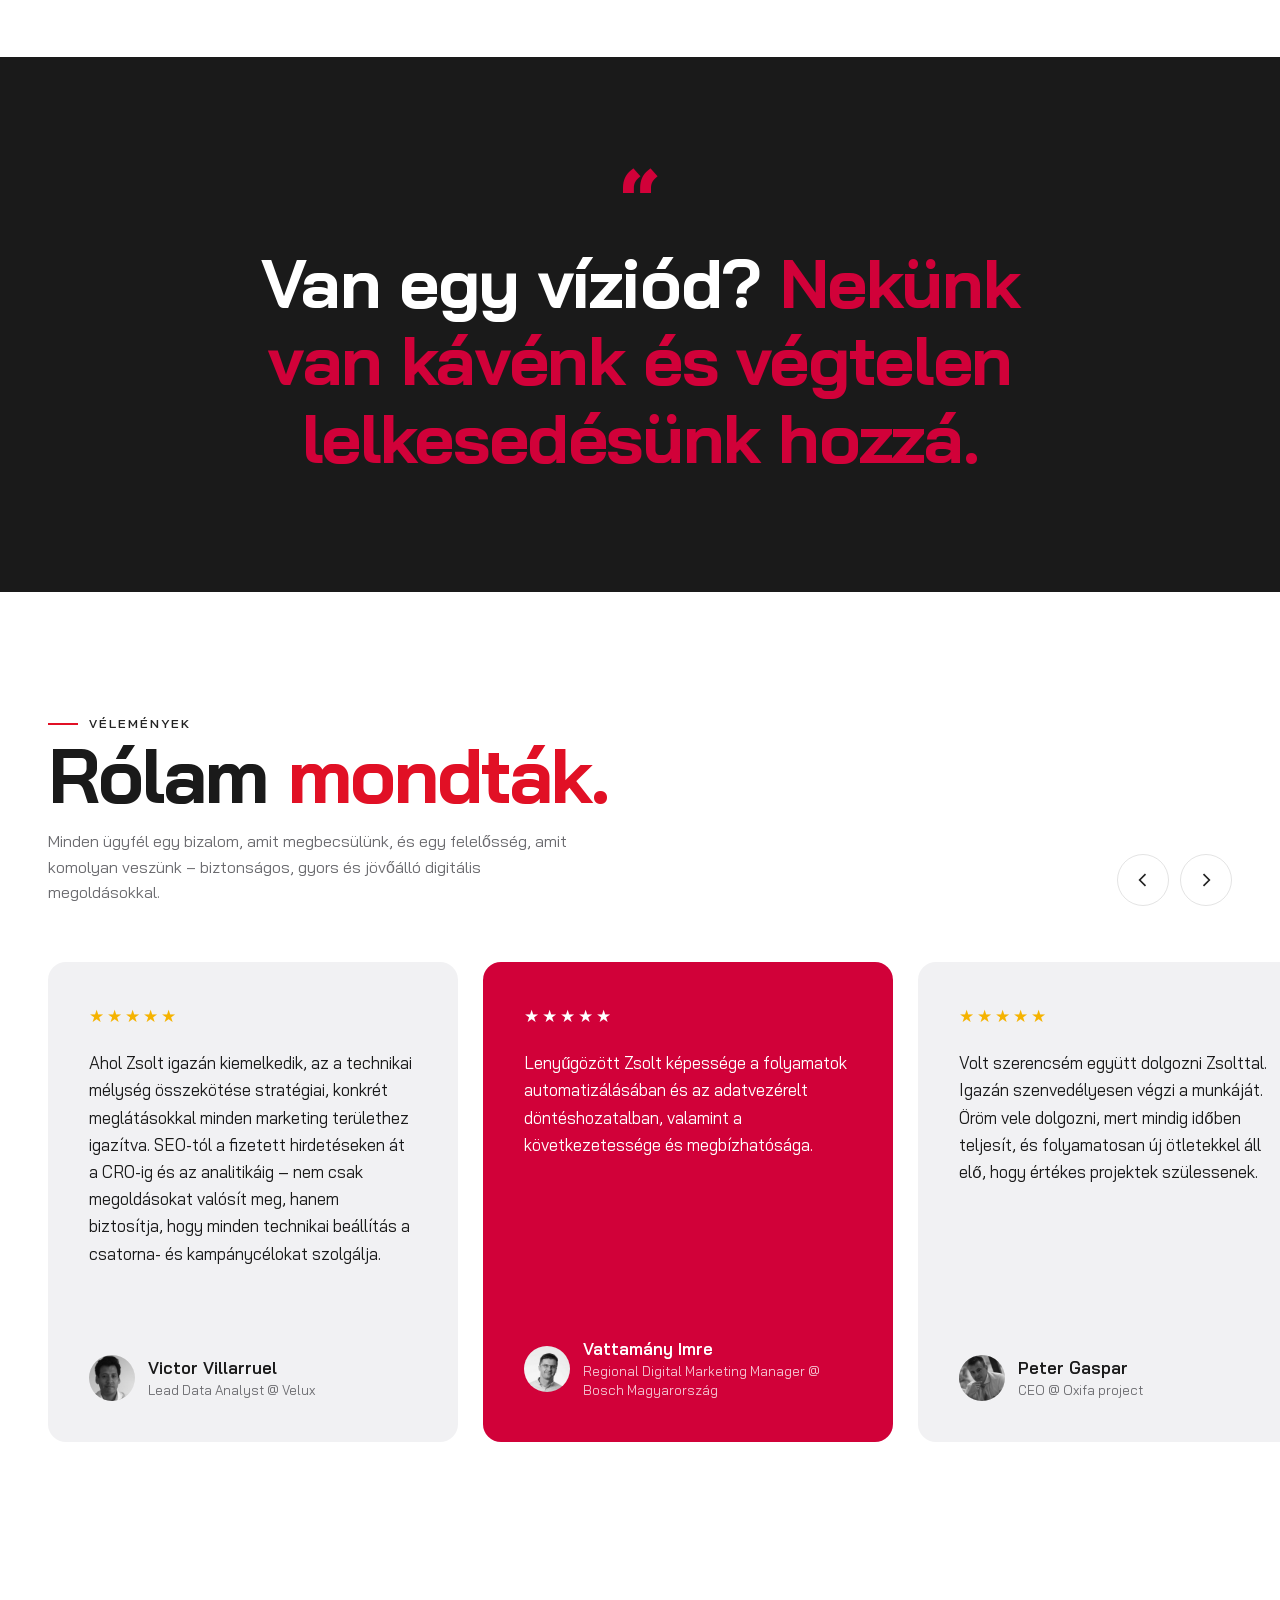
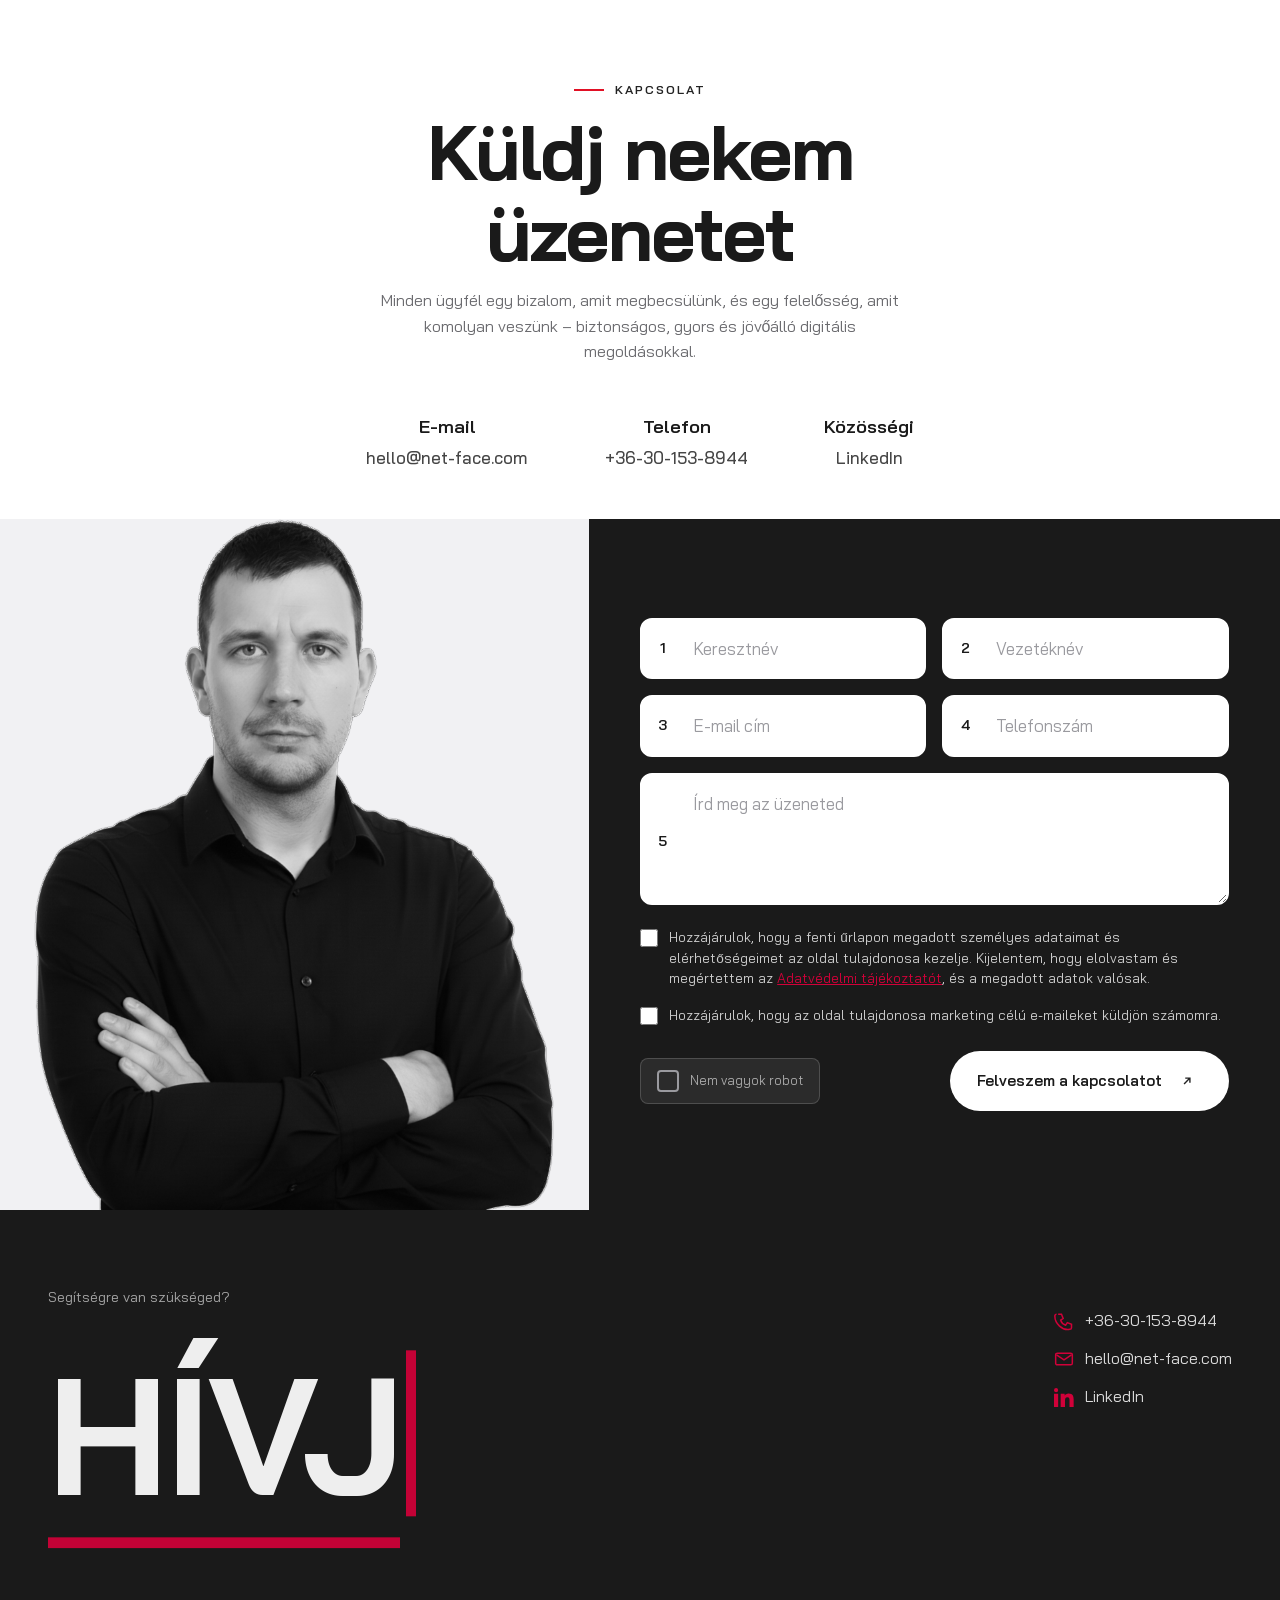
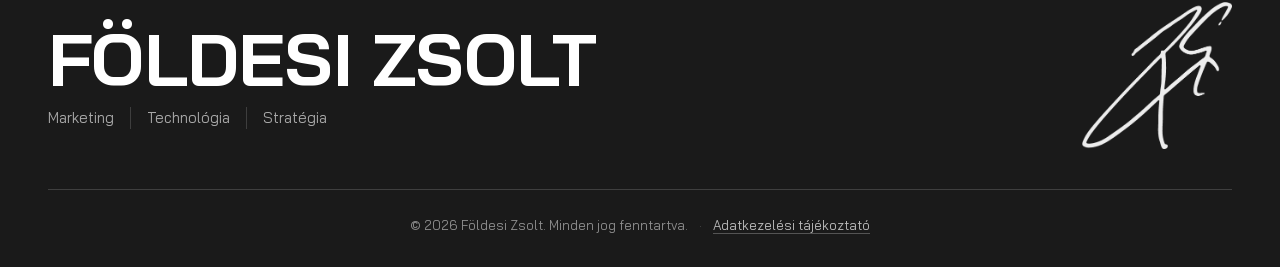
==== commit a57c94d2: "Update waitlist banner text and structure" ====
--- a/index.html
+++ b/index.html
@@ -22,7 +22,8 @@
   <div class="waitlist-banner" id="waitlistBanner">
     <p class="waitlist-banner__text">
       <span class="waitlist-banner__dot"></span>
-      I am expecting <strong>2 more clients</strong> to work with — I have no further open capacity as of now.
+      <span class="banner-full">I am expecting <strong>2 more clients</strong> to work with — I have no further open capacity as of now.</span>
+      <span class="banner-short">Only <strong>2 spots left.</strong> No open capacity.</span>
       <a href="#contact" class="waitlist-banner__cta">Join the waitlist</a>
     </p>
     <button class="waitlist-banner__close" id="waitlistClose" aria-label="Close banner">
--- a/css/style.css
+++ b/css/style.css
@@ -8,7 +8,8 @@
    WAITLIST BANNER
    ========================================================================== */
 .waitlist-banner {
-  position: relative;
+  position: sticky;
+  top: 0;
   z-index: 200;
   background: var(--accent);
   color: var(--white);
@@ -145,6 +146,7 @@
   --radius-sm: 12px;
   --ease: cubic-bezier(0.22, 1, 0.36, 1);
   --nav-h: 112px;
+  --banner-h: 44px;
 }
 
 /* --- Alap ----------------------------------------------------------------- */
@@ -277,13 +279,14 @@
    ========================================================================== */
 .navbar {
   position: fixed;
-  inset: 0 0 auto 0;
+  inset: auto 0 auto 0;
+  top: var(--banner-h);
   z-index: 100;
   height: var(--nav-h);
   display: flex;
   align-items: center;
   transition: background 0.4s var(--ease), height 0.4s var(--ease),
-    box-shadow 0.4s var(--ease);
+    box-shadow 0.4s var(--ease), top 0.3s ease;
 }
 .navbar.is-scrolled {
   height: 80px;
@@ -453,10 +456,10 @@
    ========================================================================== */
 .hero {
   position: relative;
-  min-height: 100svh;
-  display: flex;
-  align-items: center;
-  padding-top: var(--nav-h);
+  min-height: calc(100svh + var(--banner-h));
+  display: flex;
+  align-items: center;
+  padding-top: calc(var(--banner-h) + var(--nav-h));
   overflow: hidden;
   background: #e11025;
   color: var(--white);
@@ -481,7 +484,7 @@
 .hero::after { display: none; }
 .hero__inner {
   position: relative;
-  z-index: 2;
+  z-index: 3;
   width: 100%;
   max-width: none;
   padding-bottom: clamp(2rem, 5vw, 3.5rem);
@@ -574,21 +577,21 @@
 .scroll-cue {
   position: absolute;
   right: var(--gutter);
-  bottom: 1.6rem;
+  bottom: 3.5rem;
   display: flex;
   align-items: center;
   gap: 0.8rem;
   font-size: 0.72rem;
   letter-spacing: 0.16em;
   text-transform: uppercase;
-  color: #111111;
-  z-index: 3;
+  color: rgba(255,255,255,0.8);
+  z-index: 4;
 }
 .scroll-cue__chevrons { display: flex; flex-direction: column; gap: 2px; }
 .scroll-cue__chevrons span {
   width: 11px; height: 11px;
-  border-right: 2px solid #111111;
-  border-bottom: 2px solid #111111;
+  border-right: 2px solid rgba(255,255,255,0.8);
+  border-bottom: 2px solid rgba(255,255,255,0.8);
   transform: rotate(45deg);
   animation: chevron 1.6s var(--ease) infinite;
 }
@@ -1587,6 +1590,16 @@
 }
 
 @media (max-width: 880px) {
+  .waitlist-banner {
+    font-size: 0.78rem;
+    padding: 0.6rem 2.5rem 0.6rem 1rem;
+    --banner-h: 56px;
+  }
+  .waitlist-banner__text {
+    gap: 0.4rem;
+    flex-direction: column;
+    align-items: center;
+  }
   .nav-links {
     position: fixed;
     top: 0;
@@ -1615,17 +1628,20 @@
     flex-direction: column;
     align-items: stretch;
     justify-content: flex-end;
-    min-height: 100svh;
-    padding-top: var(--nav-h);
+    min-height: calc(100svh + var(--banner-h));
+    padding-top: calc(var(--banner-h) + var(--nav-h));
   }
   .hero__photo {
     position: absolute;
     inset: 0;
     width: 100%;
-    height: auto;
+    height: 100%;
   }
   .hero__photo img {
-    object-position: center 16%;
+    width: 100%;
+    height: 100%;
+    object-fit: cover;
+    object-position: 65% top;
   }
   .hero::after {
     display: block;
@@ -1633,7 +1649,7 @@
     position: absolute;
     inset: 0;
     z-index: 1;
-    background: linear-gradient(180deg, rgba(225,16,37,0) 20%, rgba(225,16,37,0.5) 40%, rgba(225,16,37,0.93) 54%, #e11025 64%);
+    background: linear-gradient(180deg, rgba(225,16,37,0) 30%, rgba(225,16,37,0.6) 50%, rgba(225,16,37,0.95) 65%, #e11025 75%);
     pointer-events: none;
   }
   .hero__inner {
@@ -1643,11 +1659,14 @@
   }
   .hero__headline { font-size: clamp(2.4rem, 11vw, 4rem); }
   .hero__meta { flex-direction: column; align-items: flex-start; gap: 0.6rem; }
+  .hero__stats strong { font-size: clamp(2.4rem, 8vw, 3.4rem); }
+  .hero__divider { position: relative; bottom: auto; }
+  .hero__divider-stats { font-size: 0.65rem; gap: 0.7rem; padding: 0.7rem 1rem; }
   .about__grid { grid-template-columns: 1fr; }
   .about__map { max-width: 460px; margin-inline: auto; order: 2; }
   .counters__grid { grid-template-columns: 1fr; gap: 0; }
   .counter-card { padding: 0; }
-  .counter-card:not(:first-child) { border-left: none; border-top: 1px solid var(--line); margin-top: clamp(1.4rem, 5vw, 2rem); padding-top: clamp(1.4rem, 5vw, 2rem); }
+  .counter-card:not(:first-child) { border-left: none; border-top: 1px solid var(--line-dark); margin-top: clamp(1.4rem, 5vw, 2rem); padding-top: clamp(1.4rem, 5vw, 2rem); }
   .contact__grid { grid-template-columns: 1fr; }
   .contact__grid::after { display: none; }
   .contact__photo { height: 300px; align-self: stretch; }
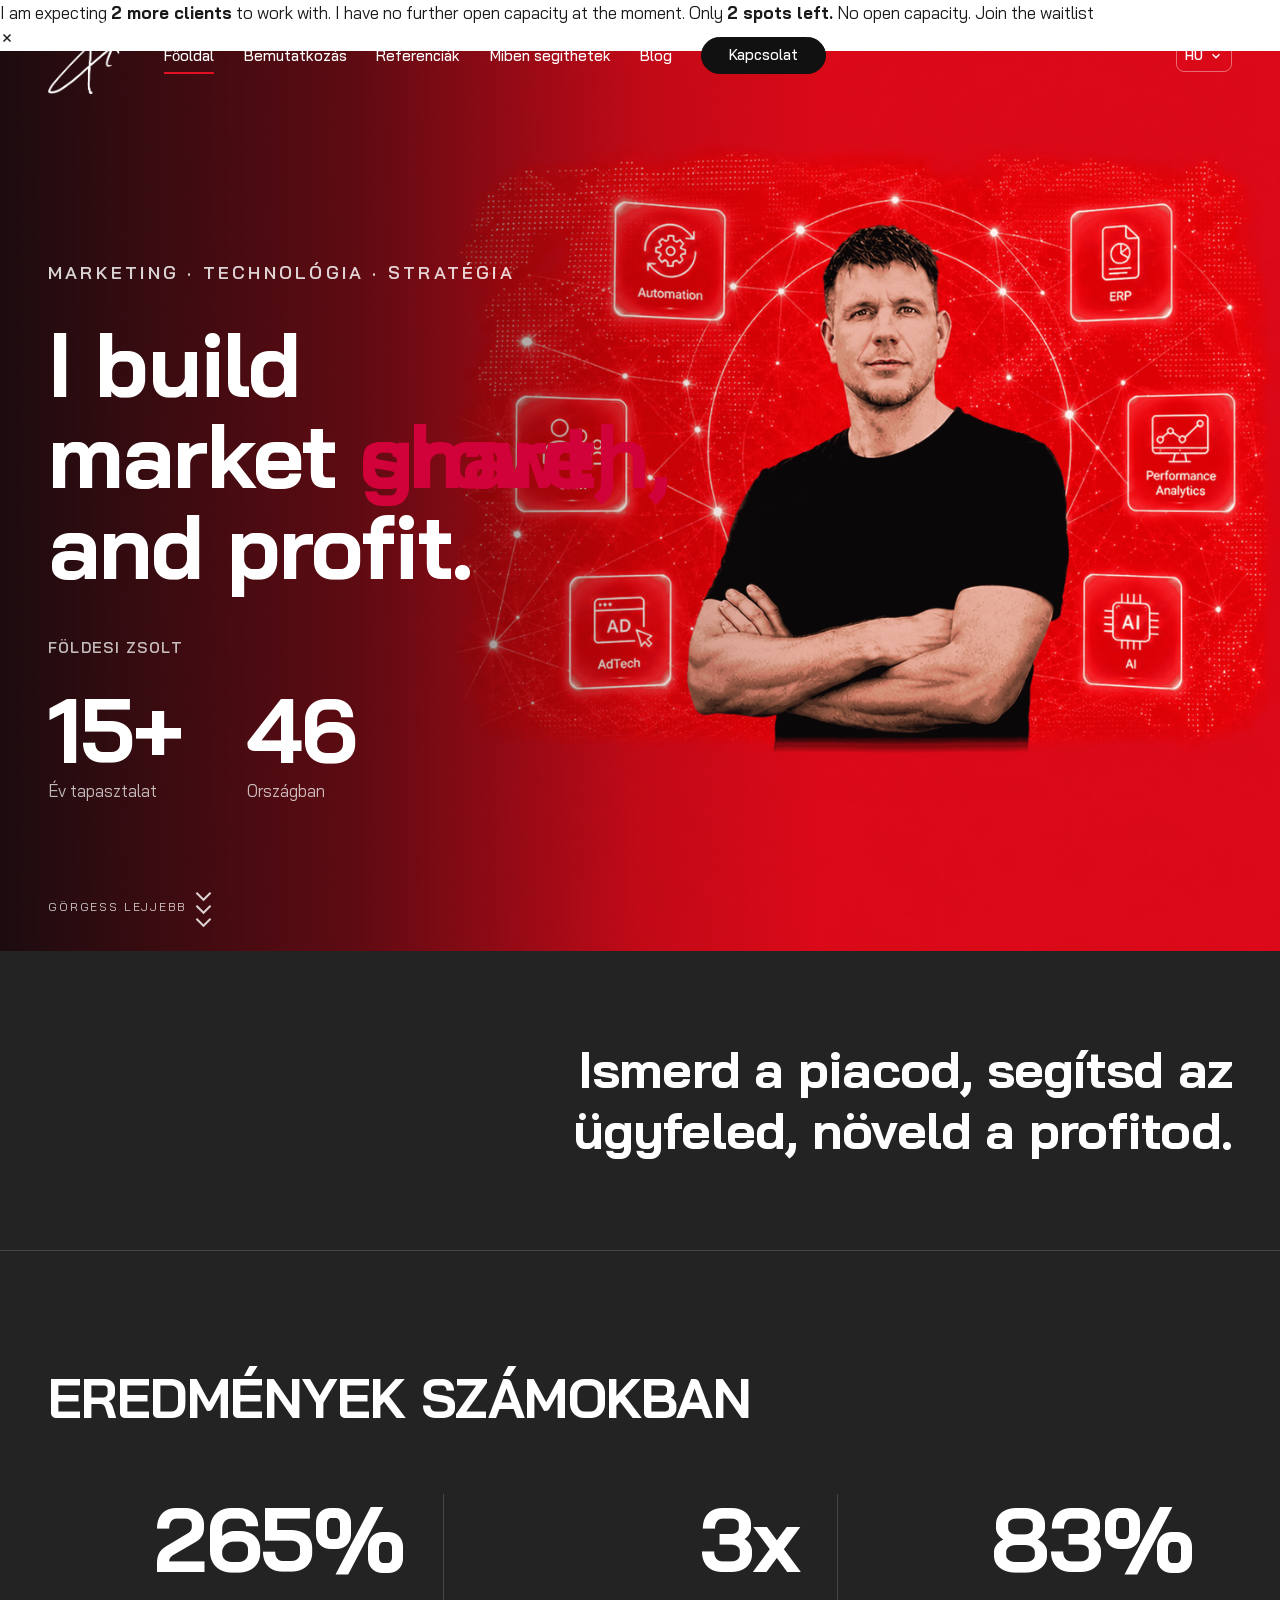
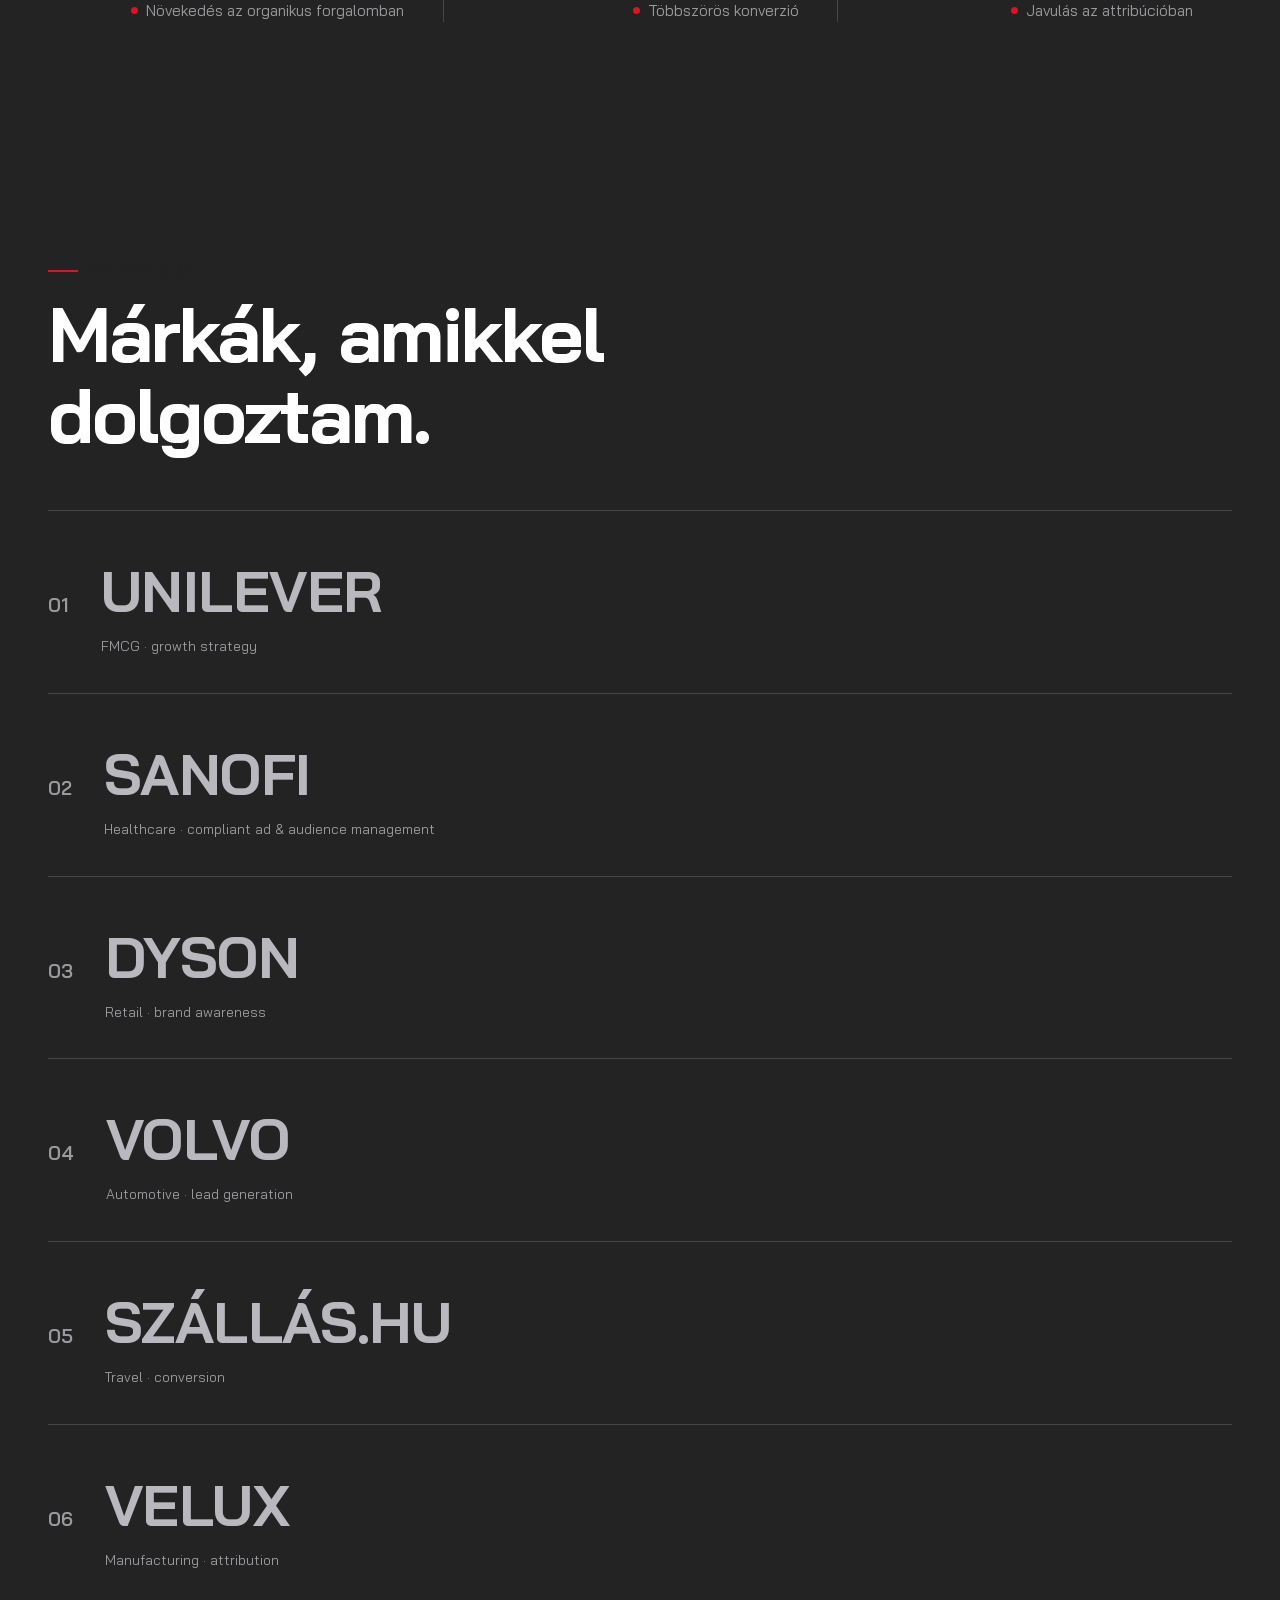
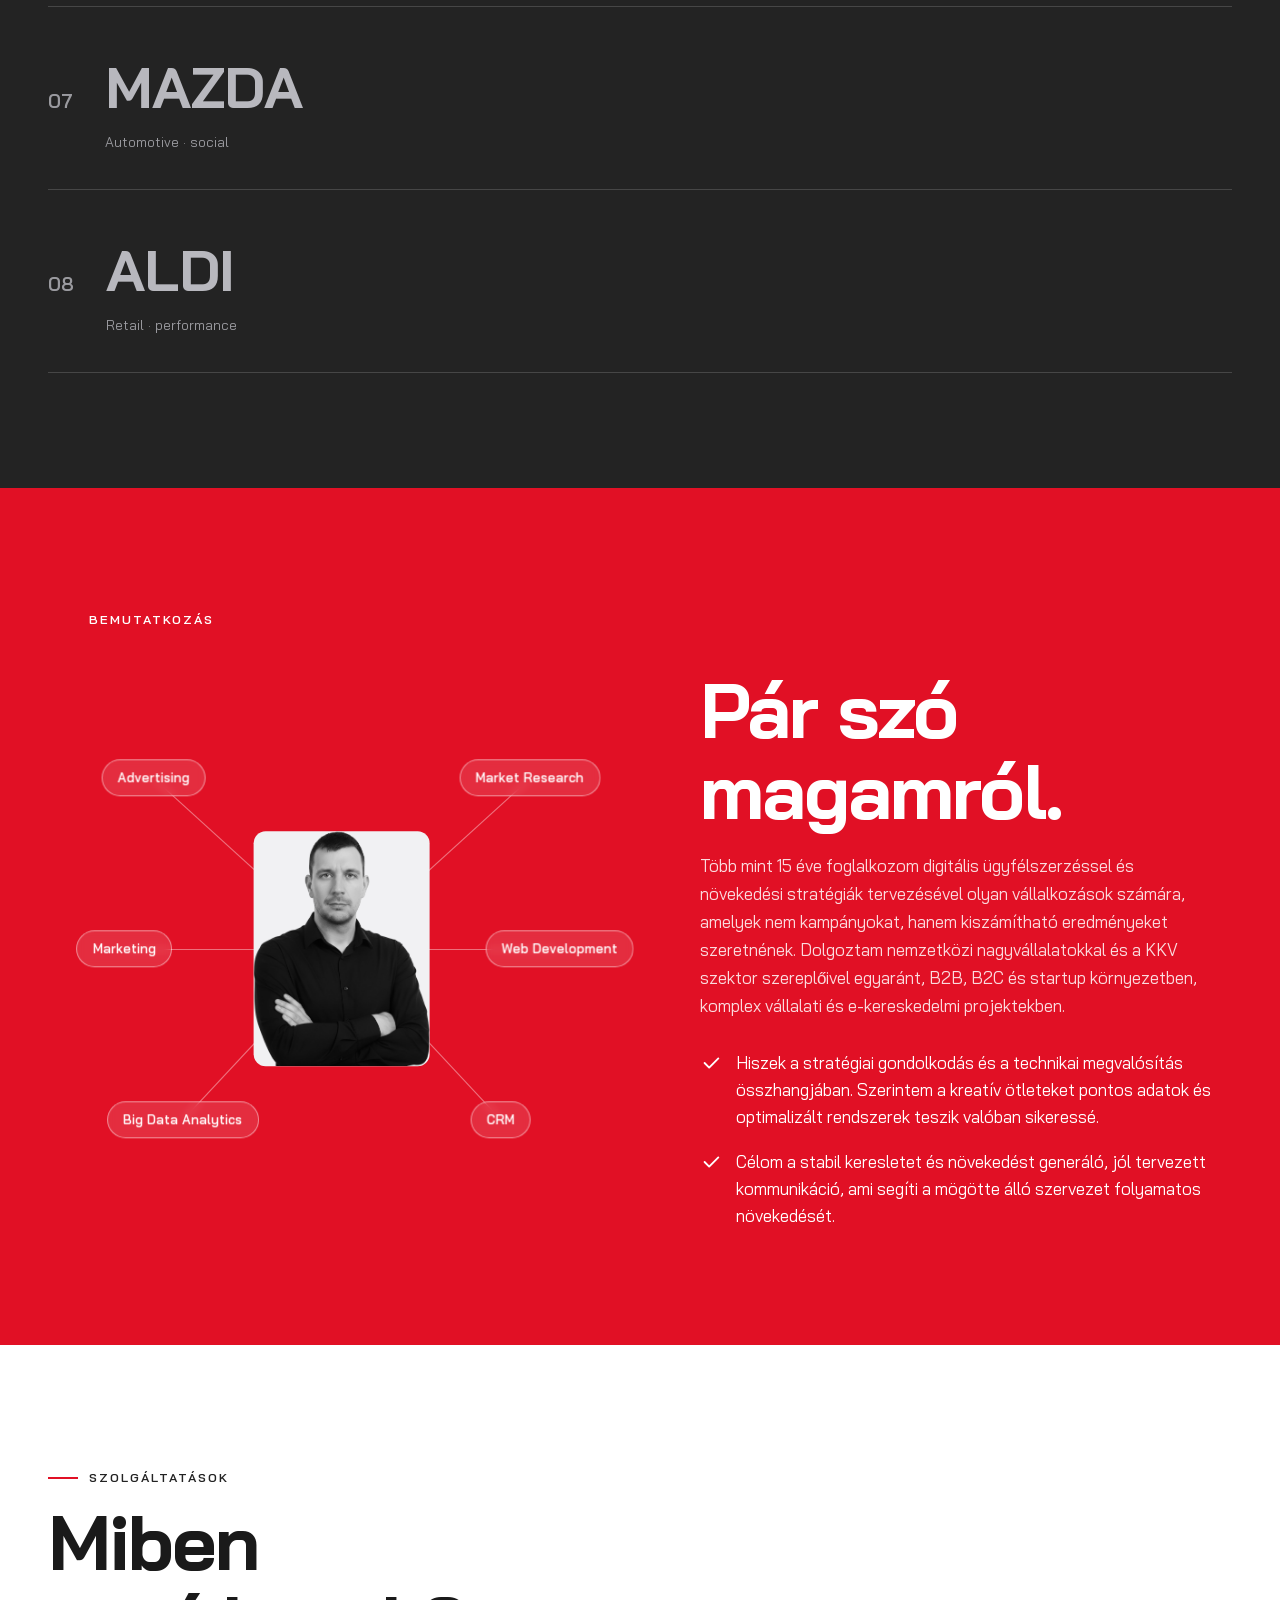
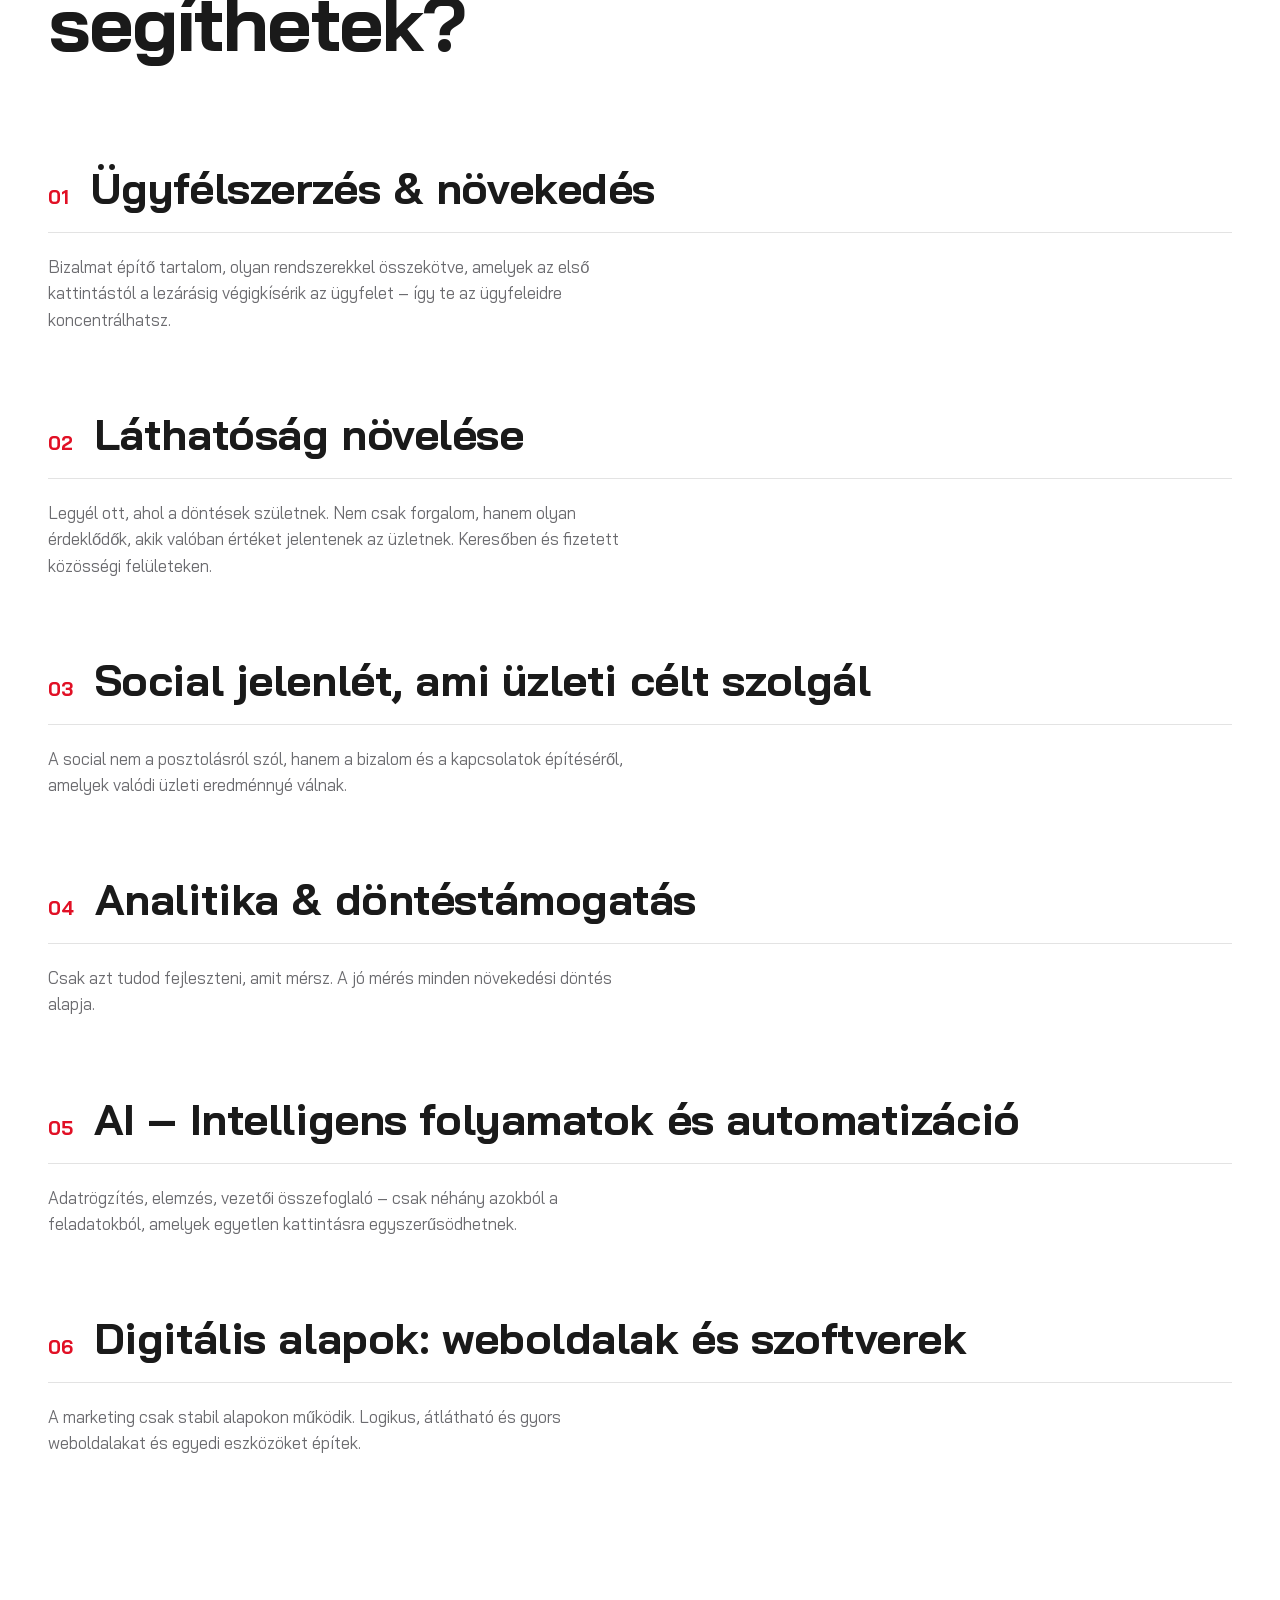
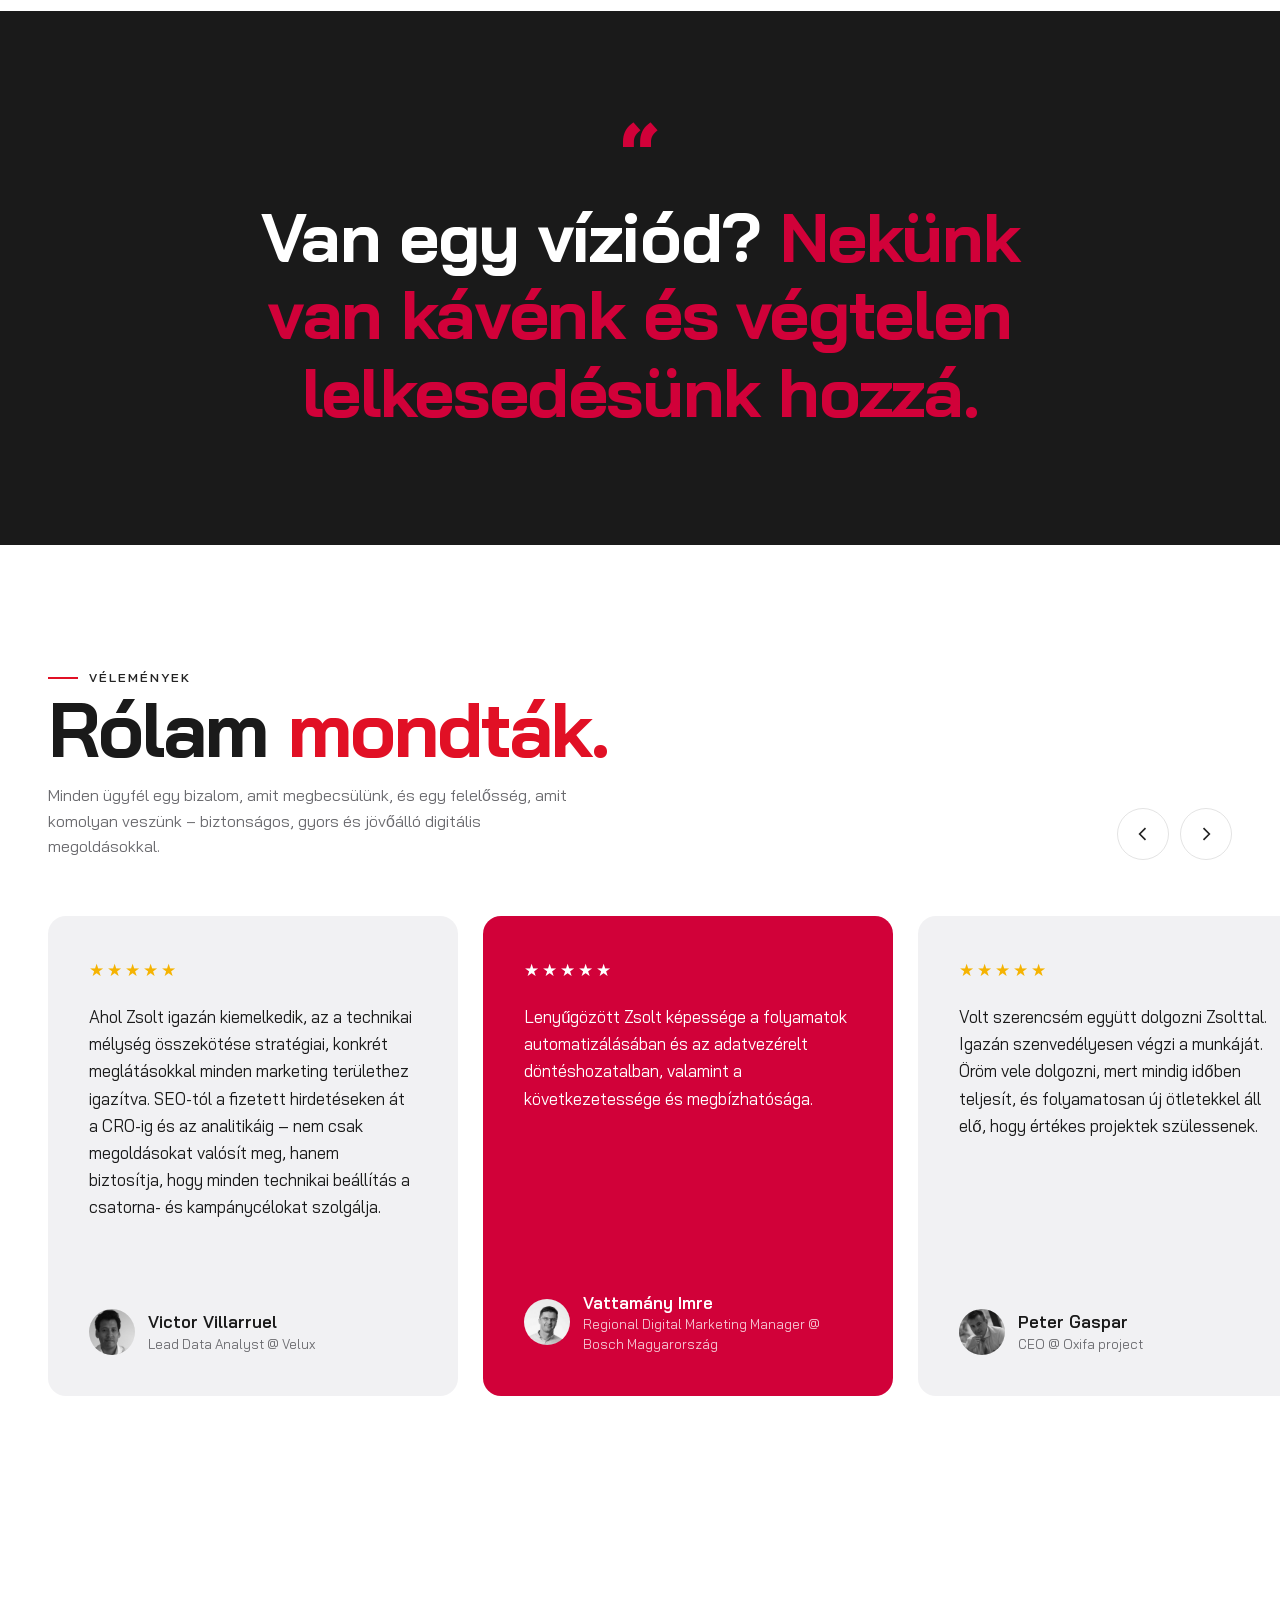
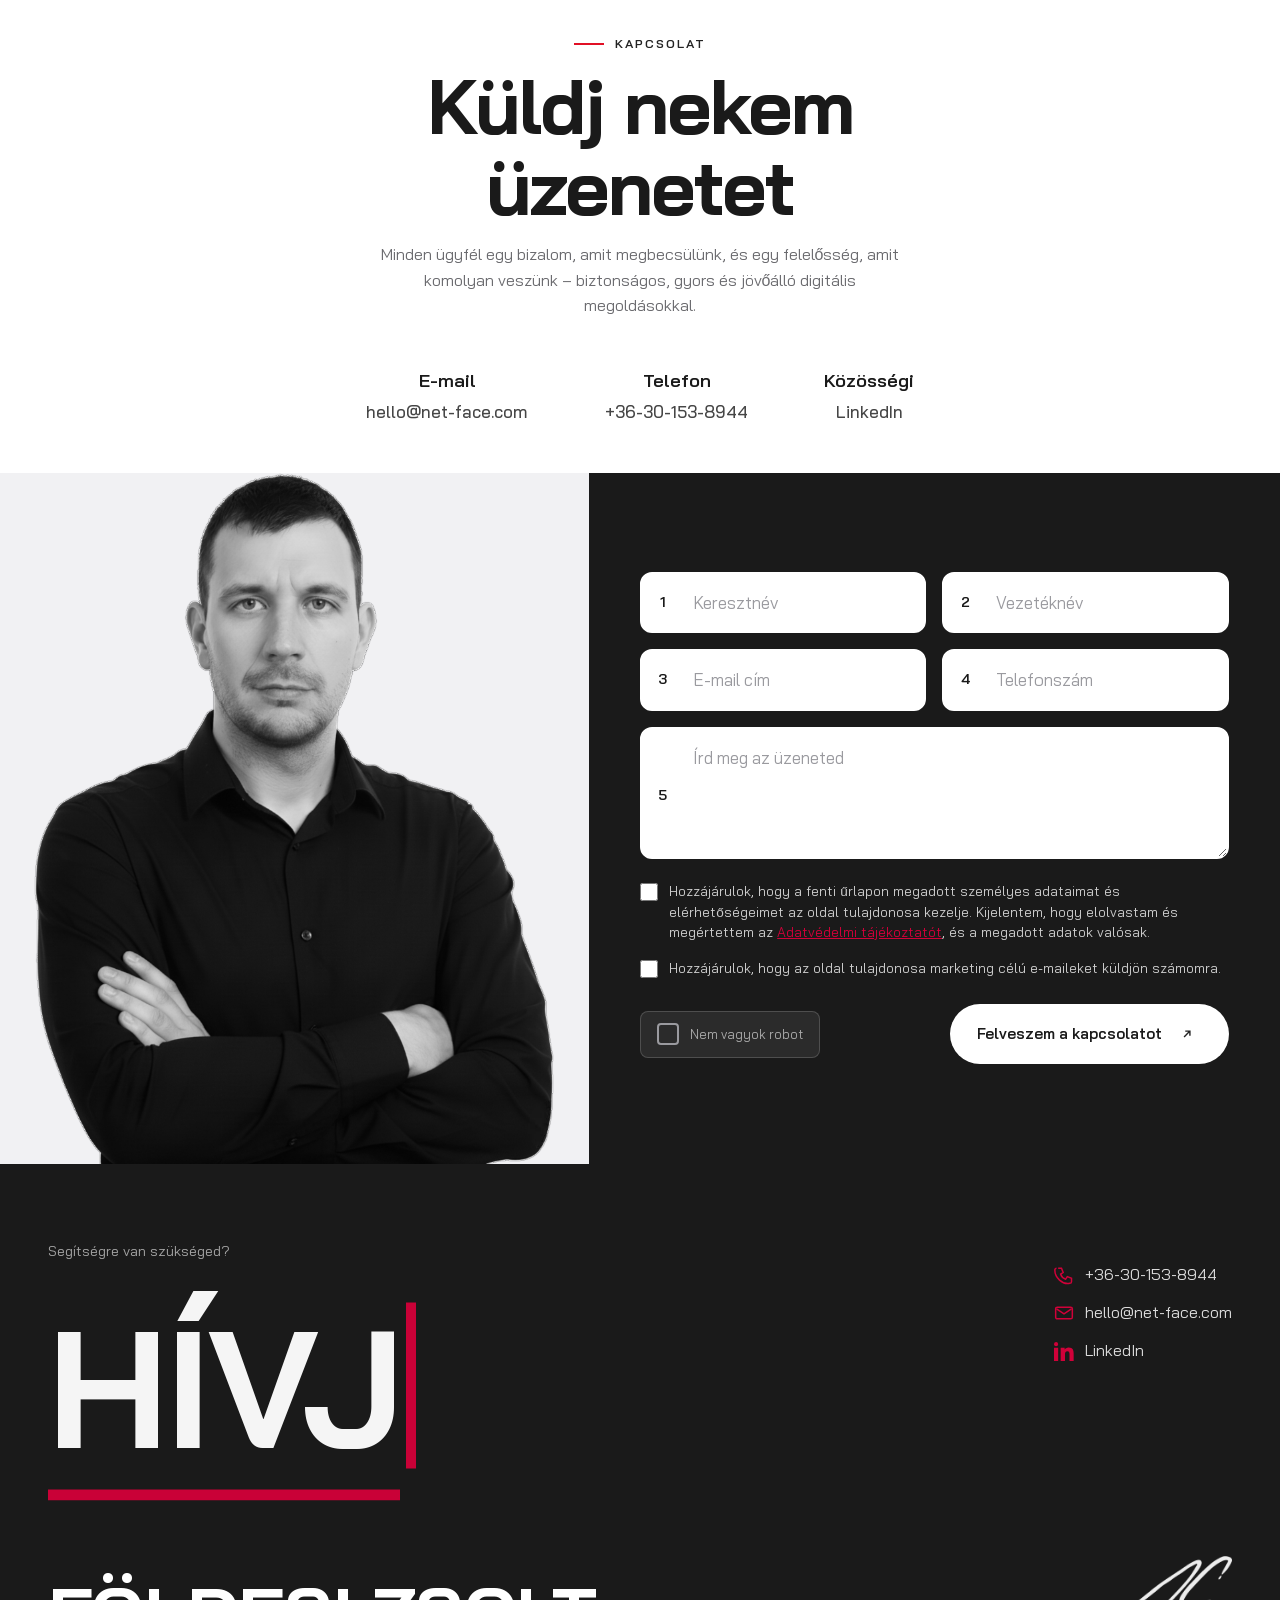
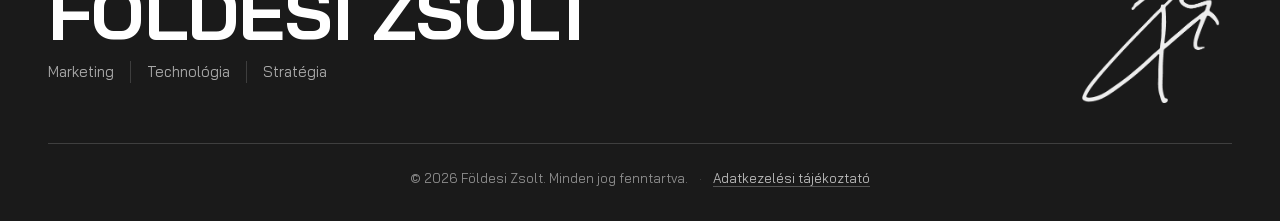
==== commit bb80b2d5: "Revise waitlist banner message Updated waitlist banner text for clarity." ====
--- a/index.html
+++ b/index.html
@@ -22,7 +22,7 @@
   <div class="waitlist-banner" id="waitlistBanner">
     <p class="waitlist-banner__text">
       <span class="waitlist-banner__dot"></span>
-      <span class="banner-full">I am expecting <strong>2 more clients</strong> to work with — I have no further open capacity as of now.</span>
+      <span class="banner-full">I am expecting <strong>2 more clients</strong> to work with. I have no further open capacity at the moment.</span>
       <span class="banner-short">Only <strong>2 spots left.</strong> No open capacity.</span>
       <a href="#contact" class="waitlist-banner__cta">Join the waitlist</a>
     </p>
--- a/css/style.css
+++ b/css/style.css
@@ -3,68 +3,6 @@
    Betűtípus: Bai Jamjuree. Színek: fekete-fehér + piros #e8331c kiemelés.
    Tartalom: változók › alap › elemek › navbar › szekciók › blog › reszponzív
    ========================================================================== */
-
-/* ==========================================================================
-   WAITLIST BANNER
-   ========================================================================== */
-.waitlist-banner {
-  position: sticky;
-  top: 0;
-  z-index: 200;
-  background: var(--accent);
-  color: var(--white);
-  display: flex;
-  align-items: center;
-  justify-content: center;
-  gap: 1rem;
-  padding: 0.75rem var(--gutter);
-  font-size: 0.88rem;
-  font-weight: 500;
-  text-align: center;
-}
-.waitlist-banner__text {
-  display: flex;
-  align-items: center;
-  gap: 0.7rem;
-  flex-wrap: wrap;
-  justify-content: center;
-}
-.waitlist-banner__dot {
-  width: 8px; height: 8px;
-  border-radius: 50%;
-  background: var(--white);
-  flex-shrink: 0;
-  animation: pulse-dot 2s ease infinite;
-}
-@keyframes pulse-dot {
-  0%, 100% { opacity: 1; transform: scale(1); }
-  50% { opacity: 0.5; transform: scale(0.7); }
-}
-.waitlist-banner__cta {
-  display: inline-flex;
-  align-items: center;
-  gap: 0.35rem;
-  padding: 0.3rem 0.9rem;
-  background: var(--white);
-  color: var(--accent);
-  border-radius: 100px;
-  font-weight: 700;
-  font-size: 0.82rem;
-  letter-spacing: 0.02em;
-  transition: background 0.2s ease, color 0.2s ease;
-  white-space: nowrap;
-}
-.waitlist-banner__cta:hover { background: var(--ink); color: var(--white); }
-.waitlist-banner__close {
-  position: absolute;
-  right: var(--gutter);
-  top: 50%;
-  transform: translateY(-50%);
-  color: rgba(255,255,255,0.8);
-  padding: 0.4rem;
-  transition: color 0.2s ease;
-}
-.waitlist-banner__close:hover { color: var(--white); }
 
 /* --- Betűtípus (helyben tárolva, nem külső CDN) -------------------------- */
 @font-face {
@@ -146,7 +84,6 @@
   --radius-sm: 12px;
   --ease: cubic-bezier(0.22, 1, 0.36, 1);
   --nav-h: 112px;
-  --banner-h: 44px;
 }
 
 /* --- Alap ----------------------------------------------------------------- */
@@ -279,14 +216,13 @@
    ========================================================================== */
 .navbar {
   position: fixed;
-  inset: auto 0 auto 0;
-  top: var(--banner-h);
+  inset: 0 0 auto 0;
   z-index: 100;
   height: var(--nav-h);
   display: flex;
   align-items: center;
   transition: background 0.4s var(--ease), height 0.4s var(--ease),
-    box-shadow 0.4s var(--ease), top 0.3s ease;
+    box-shadow 0.4s var(--ease);
 }
 .navbar.is-scrolled {
   height: 80px;
@@ -456,10 +392,10 @@
    ========================================================================== */
 .hero {
   position: relative;
-  min-height: calc(100svh + var(--banner-h));
-  display: flex;
-  align-items: center;
-  padding-top: calc(var(--banner-h) + var(--nav-h));
+  min-height: 100svh;
+  display: flex;
+  align-items: center;
+  padding-top: var(--nav-h);
   overflow: hidden;
   background: #e11025;
   color: var(--white);
@@ -476,15 +412,22 @@
   height: 100%;
   max-width: none;
   object-fit: cover;
-  object-position: center right;
+  object-position: right bottom;
   filter: none;
   opacity: 1;
 }
 /* charcoal wash so the white headline always reads over the photo */
-.hero::after { display: none; }
+.hero::after {
+  content: "";
+  position: absolute;
+  inset: 0;
+  z-index: 1;
+  background: linear-gradient(90deg, rgba(12,12,14,0.92) 0%, rgba(12,12,14,0.6) 28%, rgba(12,12,14,0.12) 50%, transparent 64%);
+  pointer-events: none;
+}
 .hero__inner {
   position: relative;
-  z-index: 3;
+  z-index: 2;
   width: 100%;
   max-width: none;
   padding-bottom: clamp(2rem, 5vw, 3.5rem);
@@ -495,7 +438,7 @@
   font-weight: 600;
   letter-spacing: 0.18em;
   text-transform: uppercase;
-  color: #111111;
+  color: rgba(255,255,255,0.82);
   margin-bottom: clamp(1.2rem, 3vw, 2rem);
 }
 .hero__headline {
@@ -512,7 +455,7 @@
 }
 .hero__word {
   display: inline-block;
-  color: #111111;
+  color: var(--accent);
   white-space: nowrap;
 }
 .hero__word:not(.is-active) {
@@ -540,7 +483,7 @@
   font-weight: 600;
   letter-spacing: 0.08em;
   text-transform: uppercase;
-  color: #111111;
+  color: rgba(255,255,255,0.72);
 }
 .hero__stats {
   display: flex;
@@ -560,7 +503,7 @@
 .hero__stats > span > span {
   margin-top: 0.5rem;
   font-size: clamp(1rem, 1.3vw, 1.2rem);
-  color: #111111;
+  color: rgba(255,255,255,0.72);
 }
 
 .visually-hidden {
@@ -576,22 +519,22 @@
 /* Görgetés-jelző */
 .scroll-cue {
   position: absolute;
-  right: var(--gutter);
-  bottom: 3.5rem;
+  left: var(--gutter);
+  bottom: 1.6rem;
   display: flex;
   align-items: center;
   gap: 0.8rem;
   font-size: 0.72rem;
   letter-spacing: 0.16em;
   text-transform: uppercase;
-  color: rgba(255,255,255,0.8);
-  z-index: 4;
+  color: rgba(255,255,255,0.82);
+  z-index: 3;
 }
 .scroll-cue__chevrons { display: flex; flex-direction: column; gap: 2px; }
 .scroll-cue__chevrons span {
   width: 11px; height: 11px;
-  border-right: 2px solid rgba(255,255,255,0.8);
-  border-bottom: 2px solid rgba(255,255,255,0.8);
+  border-right: 2px solid rgba(255,255,255,0.82);
+  border-bottom: 2px solid rgba(255,255,255,0.82);
   transform: rotate(45deg);
   animation: chevron 1.6s var(--ease) infinite;
 }
@@ -603,48 +546,12 @@
 }
 
 /* ==========================================================================
-   HERO DIVIDER — transition bar at bottom of hero
-   ========================================================================== */
-.hero__divider {
-  position: absolute;
-  bottom: 0;
-  left: 0;
-  right: 0;
-  z-index: 3;
-}
-.hero__divider-bar {
-  height: 3px;
-  background: linear-gradient(90deg, transparent 0%, rgba(255,255,255,0.15) 20%, rgba(255,255,255,0.35) 50%, rgba(255,255,255,0.15) 80%, transparent 100%);
-}
-.hero__divider-stats {
-  display: flex;
-  align-items: center;
-  justify-content: center;
-  gap: 1.2rem;
-  padding: 0.9rem var(--gutter);
-  background: rgba(0,0,0,0.25);
-  backdrop-filter: blur(6px);
-  font-size: 0.75rem;
-  font-weight: 600;
-  letter-spacing: 0.14em;
-  text-transform: uppercase;
-  color: rgba(255,255,255,0.7);
-  flex-wrap: wrap;
-}
-.hero__divider-dot {
-  width: 4px; height: 4px;
-  border-radius: 50%;
-  background: var(--accent);
-  flex-shrink: 0;
-}
-
-/* ==========================================================================
    MOTTO — jobbra zárt, a hero alatt
    ========================================================================== */
 .motto {
-  background: var(--ink);
+  background: var(--paper);
   padding-block: clamp(3rem, 7vw, 5.5rem);
-  border-bottom: 1px solid var(--line-dark);
+  border-bottom: 1px solid var(--line);
 }
 .motto__text {
   font-size: clamp(1.9rem, 4vw, 3.6rem);
@@ -662,8 +569,8 @@
    COUNTERS — sötét, hullámmintával
    ========================================================================== */
 .counters {
-  background: var(--ink);
-  color: var(--white);
+  background: var(--paper);
+  color: var(--ink);
   overflow: hidden;
 }
 .counters__lines { display: none; }
@@ -714,9 +621,9 @@
 /* ==========================================================================
    BRANDS — két ellentétes irányba mozgó sor
    ========================================================================== */
-.brands { background: var(--ink); }
+.brands { background: var(--white); }
 .brands__head { max-width: 640px; margin-bottom: clamp(2.5rem, 5vw, 3.5rem); }
-.brands__head .h-section { color: var(--white); margin-block: 0.8rem 0; }
+.brands__head .h-section { color: var(--ink); margin-block: 0.8rem 0; }
 
 .brand-index {
   list-style: none;
@@ -731,10 +638,10 @@
   column-gap: clamp(1.4rem, 2.5vw, 2.4rem);
   align-items: baseline;
   padding: clamp(1.6rem, 2.8vw, 2.4rem) 0;
-  border-top: 1px solid var(--line-dark);
+  border-top: 1px solid var(--line);
   transition: padding-left 0.4s var(--ease);
 }
-.brand-index > .brand-row:last-child { border-bottom: 1px solid var(--line-dark); }
+.brand-index > .brand-row:last-child { border-bottom: 1px solid var(--line); }
 
 .brand-row__num {
   grid-area: num;
@@ -1590,16 +1497,6 @@
 }
 
 @media (max-width: 880px) {
-  .waitlist-banner {
-    font-size: 0.78rem;
-    padding: 0.6rem 2.5rem 0.6rem 1rem;
-    --banner-h: 56px;
-  }
-  .waitlist-banner__text {
-    gap: 0.4rem;
-    flex-direction: column;
-    align-items: center;
-  }
   .nav-links {
     position: fixed;
     top: 0;
@@ -1623,25 +1520,22 @@
   .nav-links a { font-size: 1.3rem; color: var(--white); }
   .nav-links a.btn--outline { color: var(--white); }
   .nav-toggle { display: flex; }
-  .scroll-cue { display: none; }
+  .scroll-cue { display: flex; }
   .hero {
     flex-direction: column;
     align-items: stretch;
-    justify-content: flex-end;
-    min-height: calc(100svh + var(--banner-h));
-    padding-top: calc(var(--banner-h) + var(--nav-h));
+    justify-content: flex-start;
+    min-height: 100svh;
+    padding-top: var(--nav-h);
   }
   .hero__photo {
     position: absolute;
     inset: 0;
     width: 100%;
-    height: 100%;
+    height: auto;
   }
   .hero__photo img {
-    width: 100%;
-    height: 100%;
-    object-fit: cover;
-    object-position: 65% top;
+    object-position: center bottom;
   }
   .hero::after {
     display: block;
@@ -1649,7 +1543,7 @@
     position: absolute;
     inset: 0;
     z-index: 1;
-    background: linear-gradient(180deg, rgba(225,16,37,0) 30%, rgba(225,16,37,0.6) 50%, rgba(225,16,37,0.95) 65%, #e11025 75%);
+    background: linear-gradient(180deg, rgba(12,12,14,0.95) 0%, rgba(12,12,14,0.72) 26%, rgba(12,12,14,0.2) 46%, transparent 62%);
     pointer-events: none;
   }
   .hero__inner {
@@ -1659,14 +1553,11 @@
   }
   .hero__headline { font-size: clamp(2.4rem, 11vw, 4rem); }
   .hero__meta { flex-direction: column; align-items: flex-start; gap: 0.6rem; }
-  .hero__stats strong { font-size: clamp(2.4rem, 8vw, 3.4rem); }
-  .hero__divider { position: relative; bottom: auto; }
-  .hero__divider-stats { font-size: 0.65rem; gap: 0.7rem; padding: 0.7rem 1rem; }
   .about__grid { grid-template-columns: 1fr; }
   .about__map { max-width: 460px; margin-inline: auto; order: 2; }
   .counters__grid { grid-template-columns: 1fr; gap: 0; }
   .counter-card { padding: 0; }
-  .counter-card:not(:first-child) { border-left: none; border-top: 1px solid var(--line-dark); margin-top: clamp(1.4rem, 5vw, 2rem); padding-top: clamp(1.4rem, 5vw, 2rem); }
+  .counter-card:not(:first-child) { border-left: none; border-top: 1px solid var(--line); margin-top: clamp(1.4rem, 5vw, 2rem); padding-top: clamp(1.4rem, 5vw, 2rem); }
   .contact__grid { grid-template-columns: 1fr; }
   .contact__grid::after { display: none; }
   .contact__photo { height: 300px; align-self: stretch; }
@@ -1706,28 +1597,23 @@
     margin: 0.3rem;
   }
 }
-/* ===== DARK PALETTE — sections between hero and About ===== */
-.motto { background: var(--ink); border-bottom-color: var(--line-dark); }
+/* ===== DARK PALETTE — sections between hero and About (exploration) ===== */
+.motto { background: var(--navy); border-bottom-color: var(--line-dark); }
 .motto__text { color: var(--white); }
 
-.counters { background: var(--ink); color: var(--white); }
-.counters__head { color: var(--white); text-align: left; }
-.counter-card { text-align: left; }
+.counters { background: var(--navy); color: var(--white); }
+.counters__head { text-align: left; }
+.counter-card { text-align: right; }
 .counter-card:not(:first-child) { border-left-color: var(--line-dark); }
-.counter-card .num { color: var(--white); }
-.counter-card .label { color: var(--muted-light); justify-content: flex-start; }
-.counter-card .label::before { background: var(--accent); }
-
-.brands { background: var(--ink); }
-.brands__head .eyebrow { color: var(--accent); }
+.counter-card .label { color: var(--muted-light); justify-content: flex-end; }
+
+.brands { background: var(--navy); }
 .brands__head .h-section { color: var(--white); }
-.brand-row { border-top-color: var(--line-dark); color: var(--white); }
+.brand-row { border-top-color: var(--line-dark); }
 .brand-index > .brand-row:last-child { border-bottom-color: var(--line-dark); }
 .brand-row__num { color: var(--muted-light); }
-.brand-row__name { color: var(--white); }
+.brand-row__name { color: #b8b8be; }
 .brand-row__role { color: var(--muted-light); }
-.brand-row:hover .brand-row__num,
-.brand-row:hover .brand-row__name { color: var(--accent); }
 
 /* ===== BRANDS — centered floating preview ===== */
 .brand-row__thumb { display: none; }
@@ -1736,31 +1622,29 @@
   top: 50%;
   left: 50%;
   transform: translate(-50%, -50%) scale(0.9);
-  width: clamp(180px, 24vw, 320px);
-  aspect-ratio: 3 / 2;
+  width: clamp(230px, 33vw, 480px);
   display: grid;
   place-items: center;
-  padding: clamp(1.4rem, 3vw, 2.6rem);
-  background: var(--white);
-  border-radius: var(--radius);
-  box-shadow: 0 40px 90px rgba(0, 0, 0, 0.5);
   opacity: 0;
   pointer-events: none;
   z-index: 60;
   transition: opacity 0.4s var(--ease), transform 0.55s var(--ease);
 }
 .brand-preview.is-active { opacity: 1; transform: translate(-50%, -50%) scale(1); }
-.brand-preview img { max-width: 100%; max-height: 100%; object-fit: contain; }
+.brand-preview img { width: 100%; height: auto; object-fit: contain; filter: brightness(0) invert(1); opacity: 0.9; }
 .brand-row.is-active { padding-left: 1.4rem; }
-.brand-row.is-active .brand-row__num,
-.brand-row.is-active .brand-row__name { color: var(--accent); }
+.brand-row__num { transition: color 0.3s ease; }
+.brand-row:hover .brand-row__num,
+.brand-row.is-active .brand-row__num { color: var(--accent); }
+.brand-row:hover .brand-row__name,
+.brand-row.is-active .brand-row__name { color: #d6d6db; }
 @media (max-width: 768px) {
   .brand-preview { top: 32%; width: clamp(150px, 52vw, 230px); }
 }
 
 /* ===== ABOVE-FOLD FIXES — black logo, highlighted contact, no flag ===== */
-.logo__img--light { display: none; }
-.logo__img--dark { display: block; height: 76px; }
+.logo__img--light { display: block; height: 76px; }
+.logo__img--dark { display: none; }
 
 .nav-links .btn--outline {
   background: #111111;
@@ -1782,3 +1666,7 @@
 }
 
 .lang-flag { display: none; }
+
+/* mobile menu close (X) must sit above the open panel */
+.nav-toggle { position: relative; z-index: 110; }
+.hero__inner { position: relative; z-index: 2; }
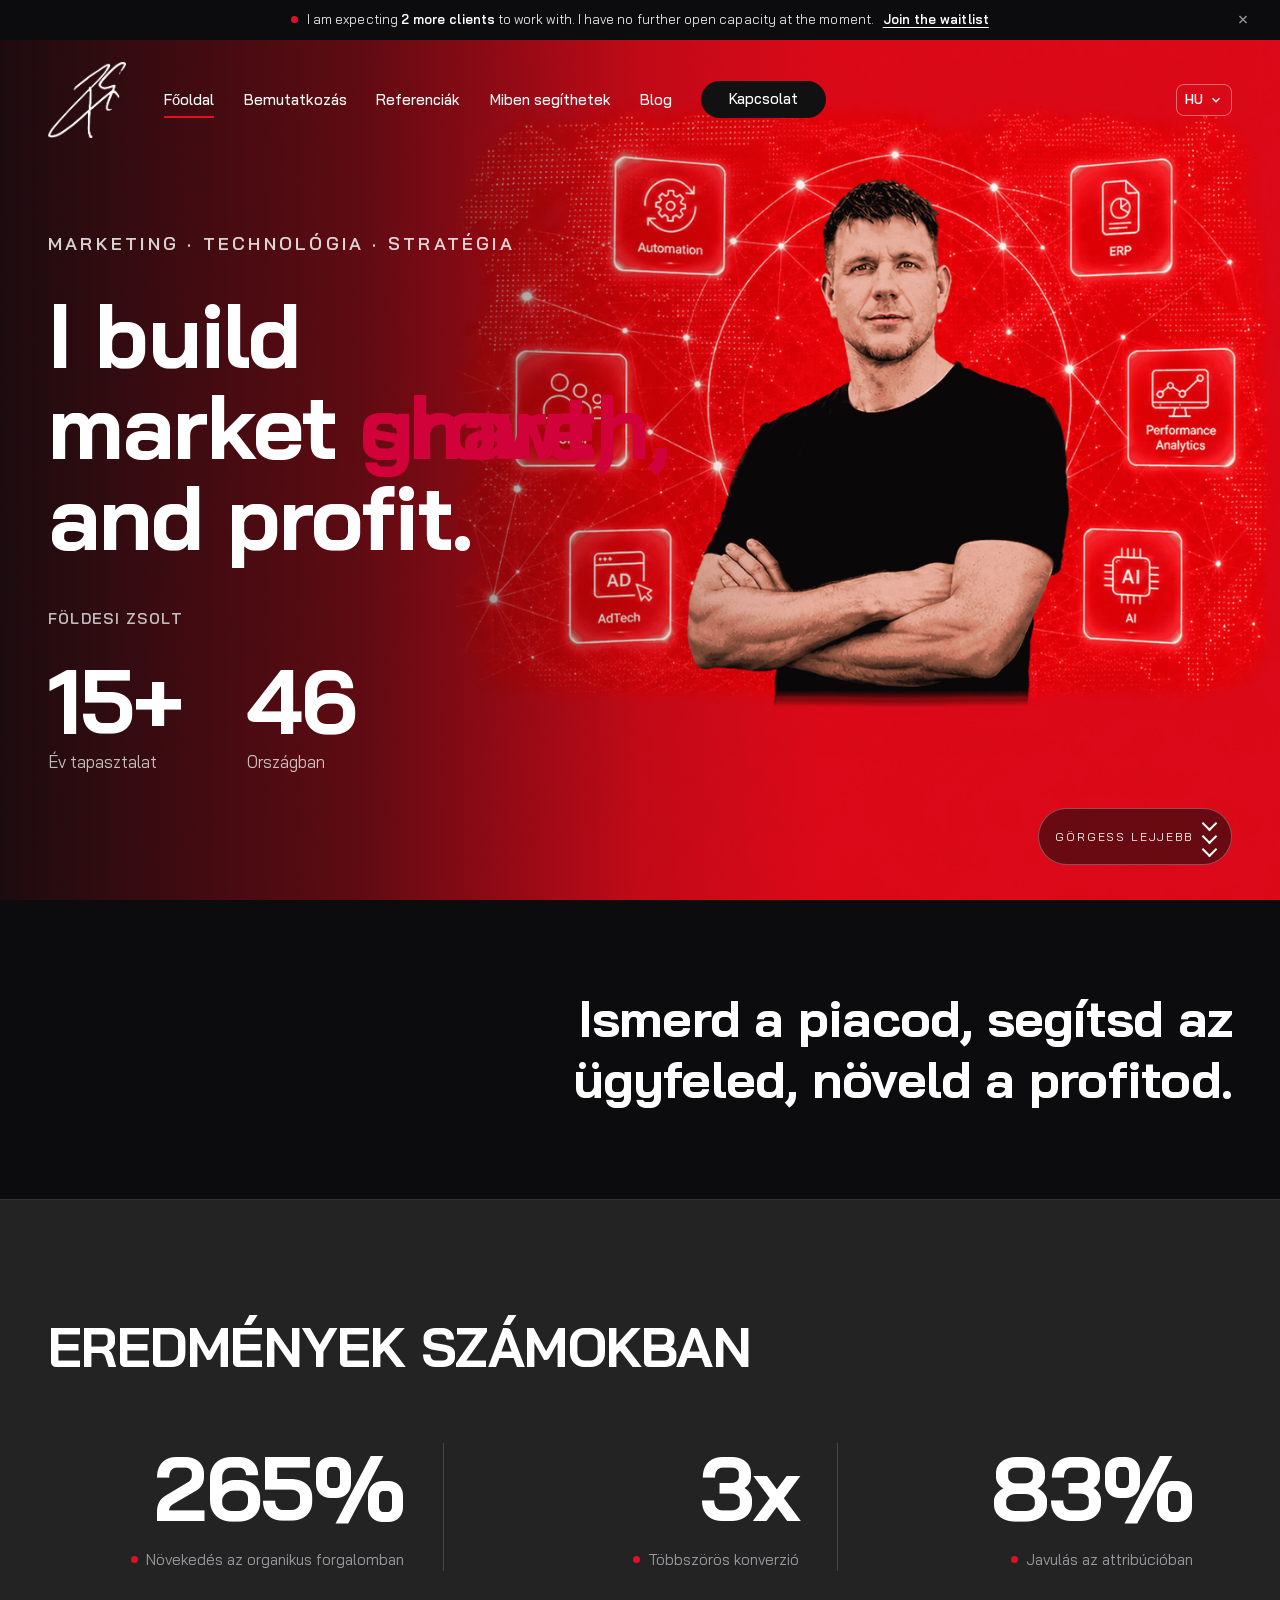
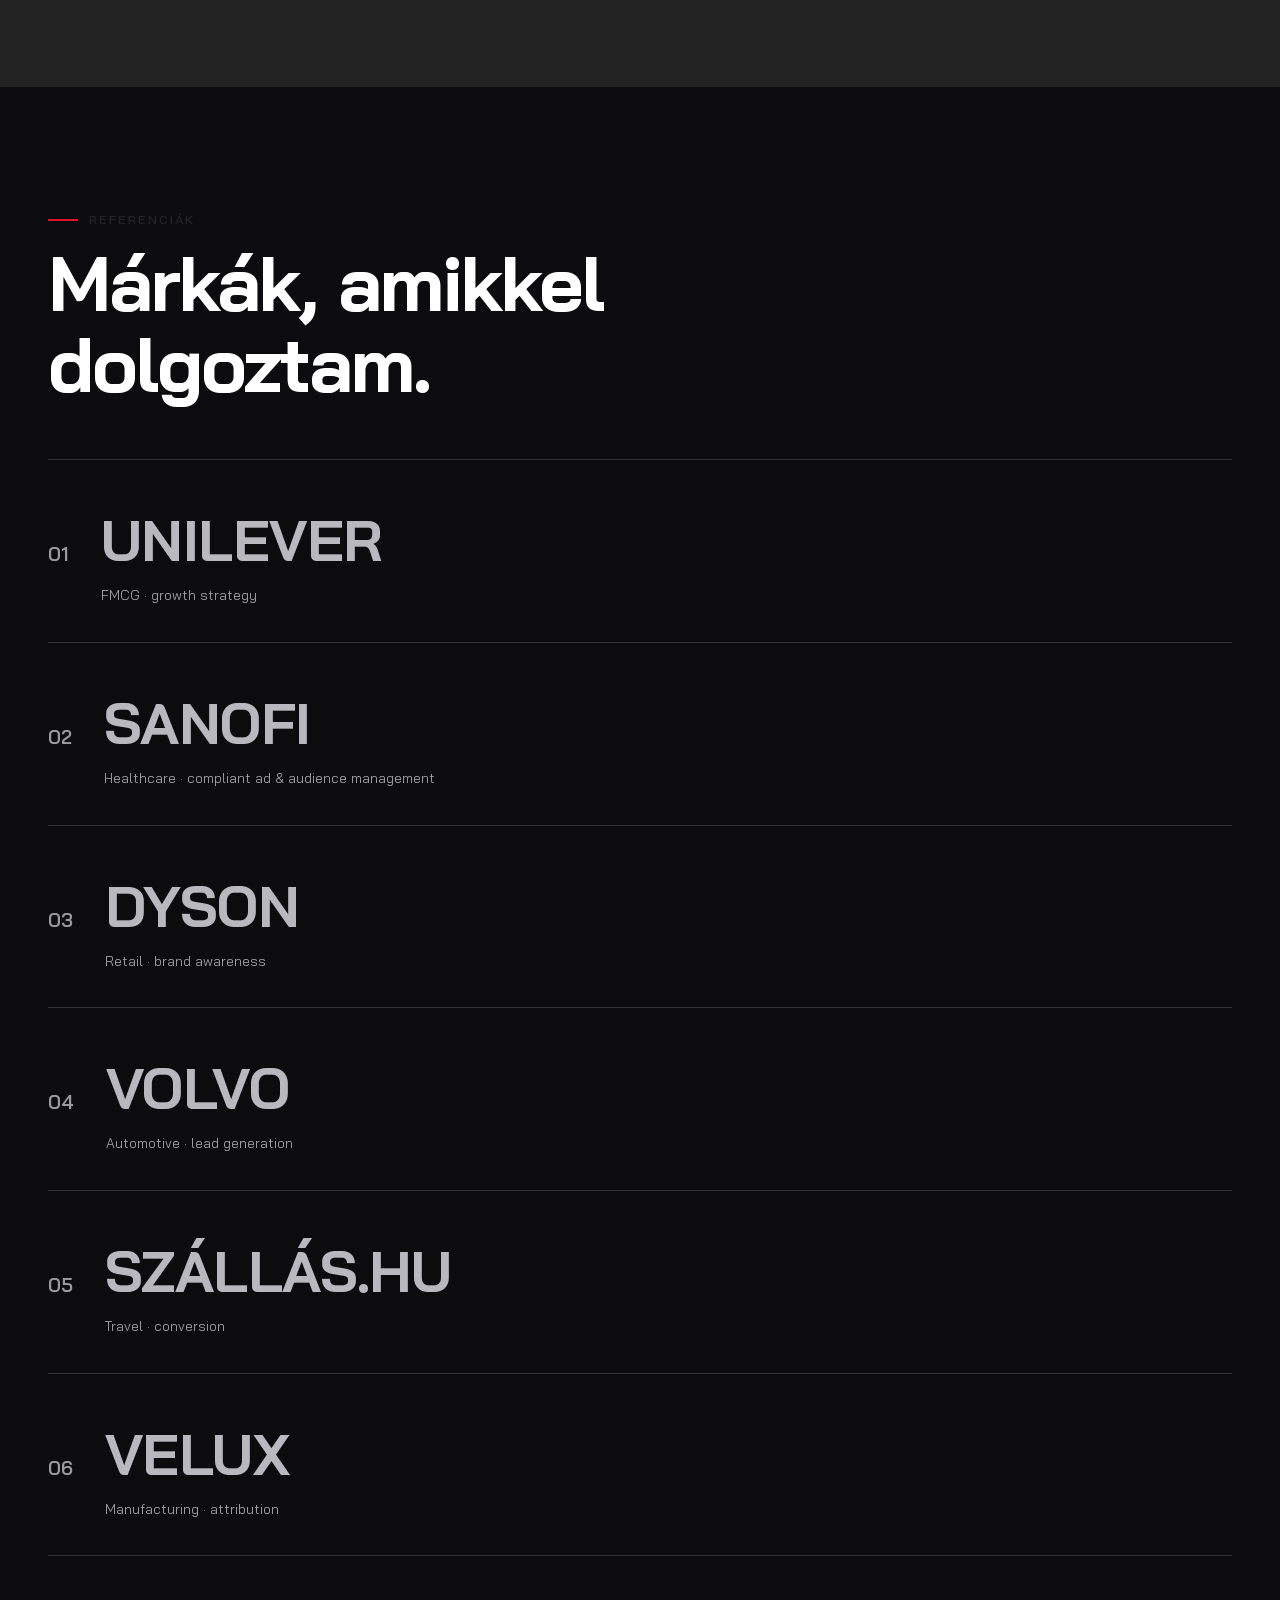
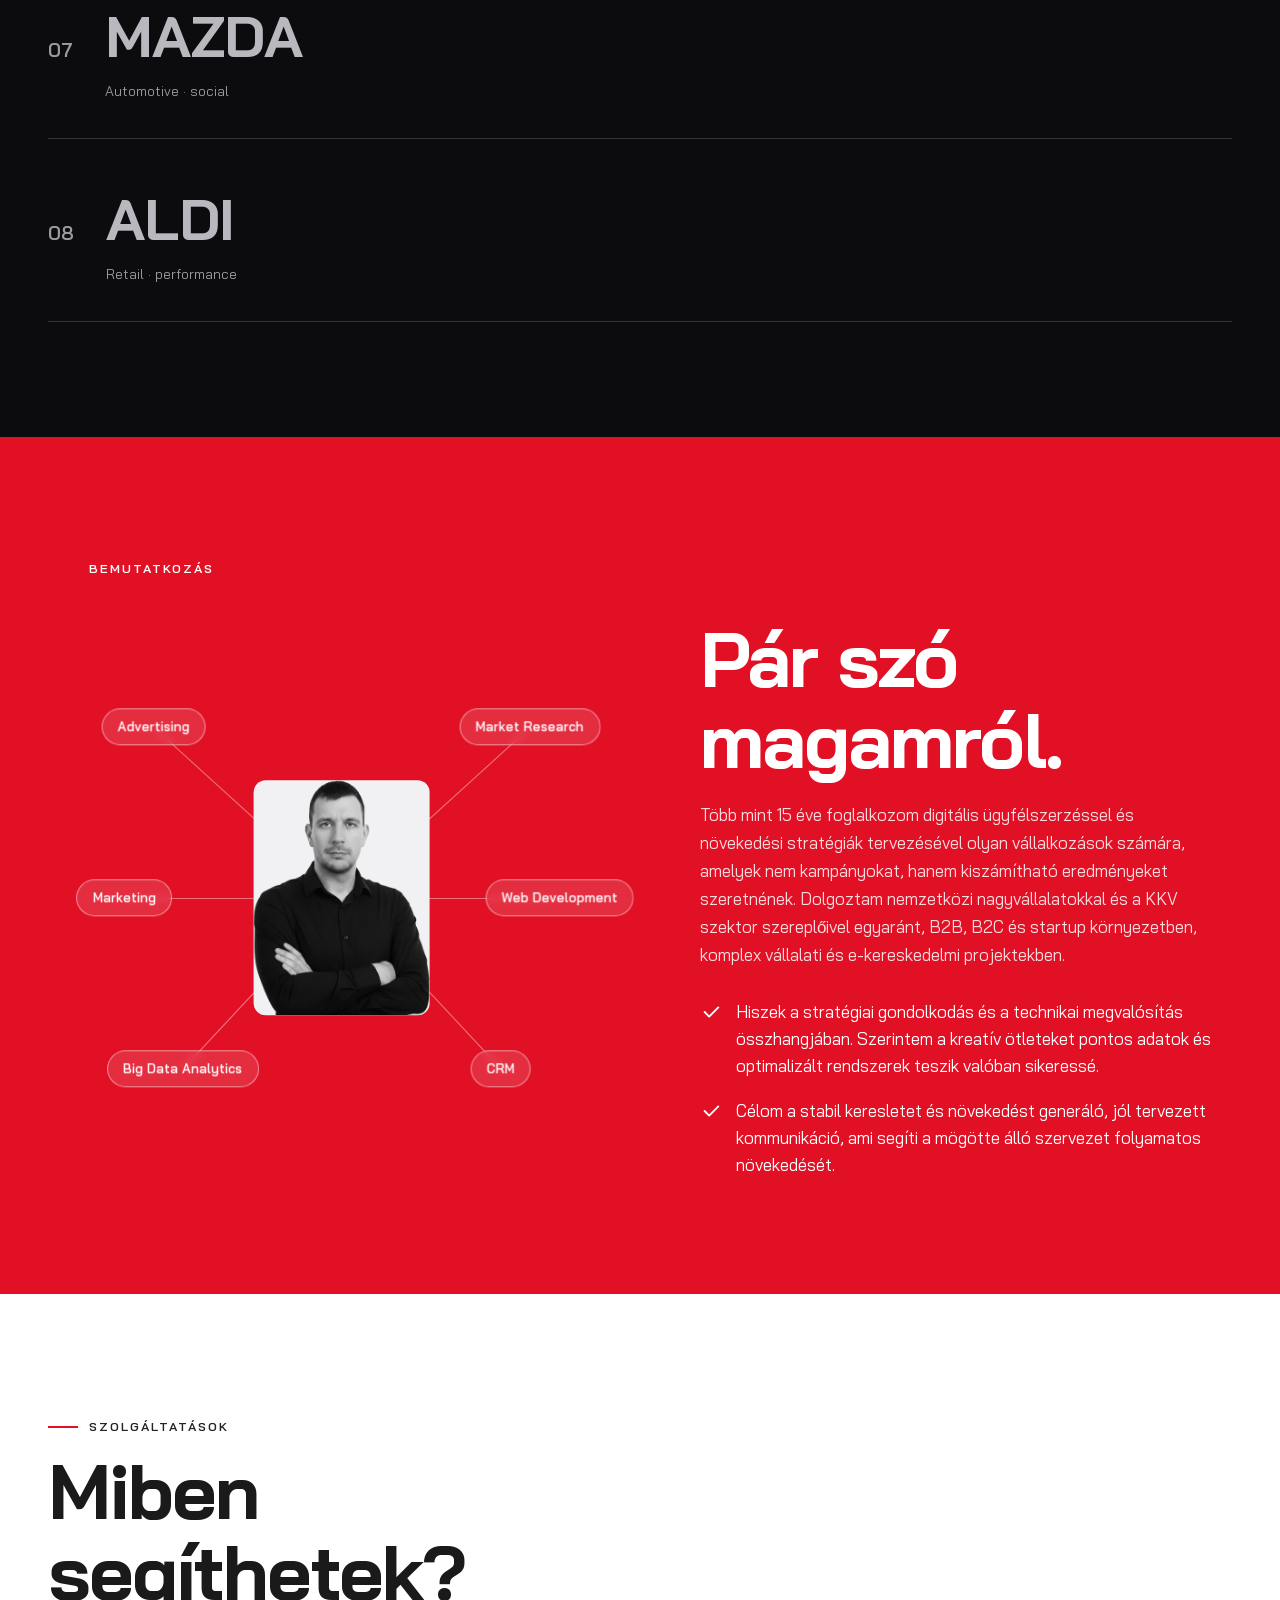
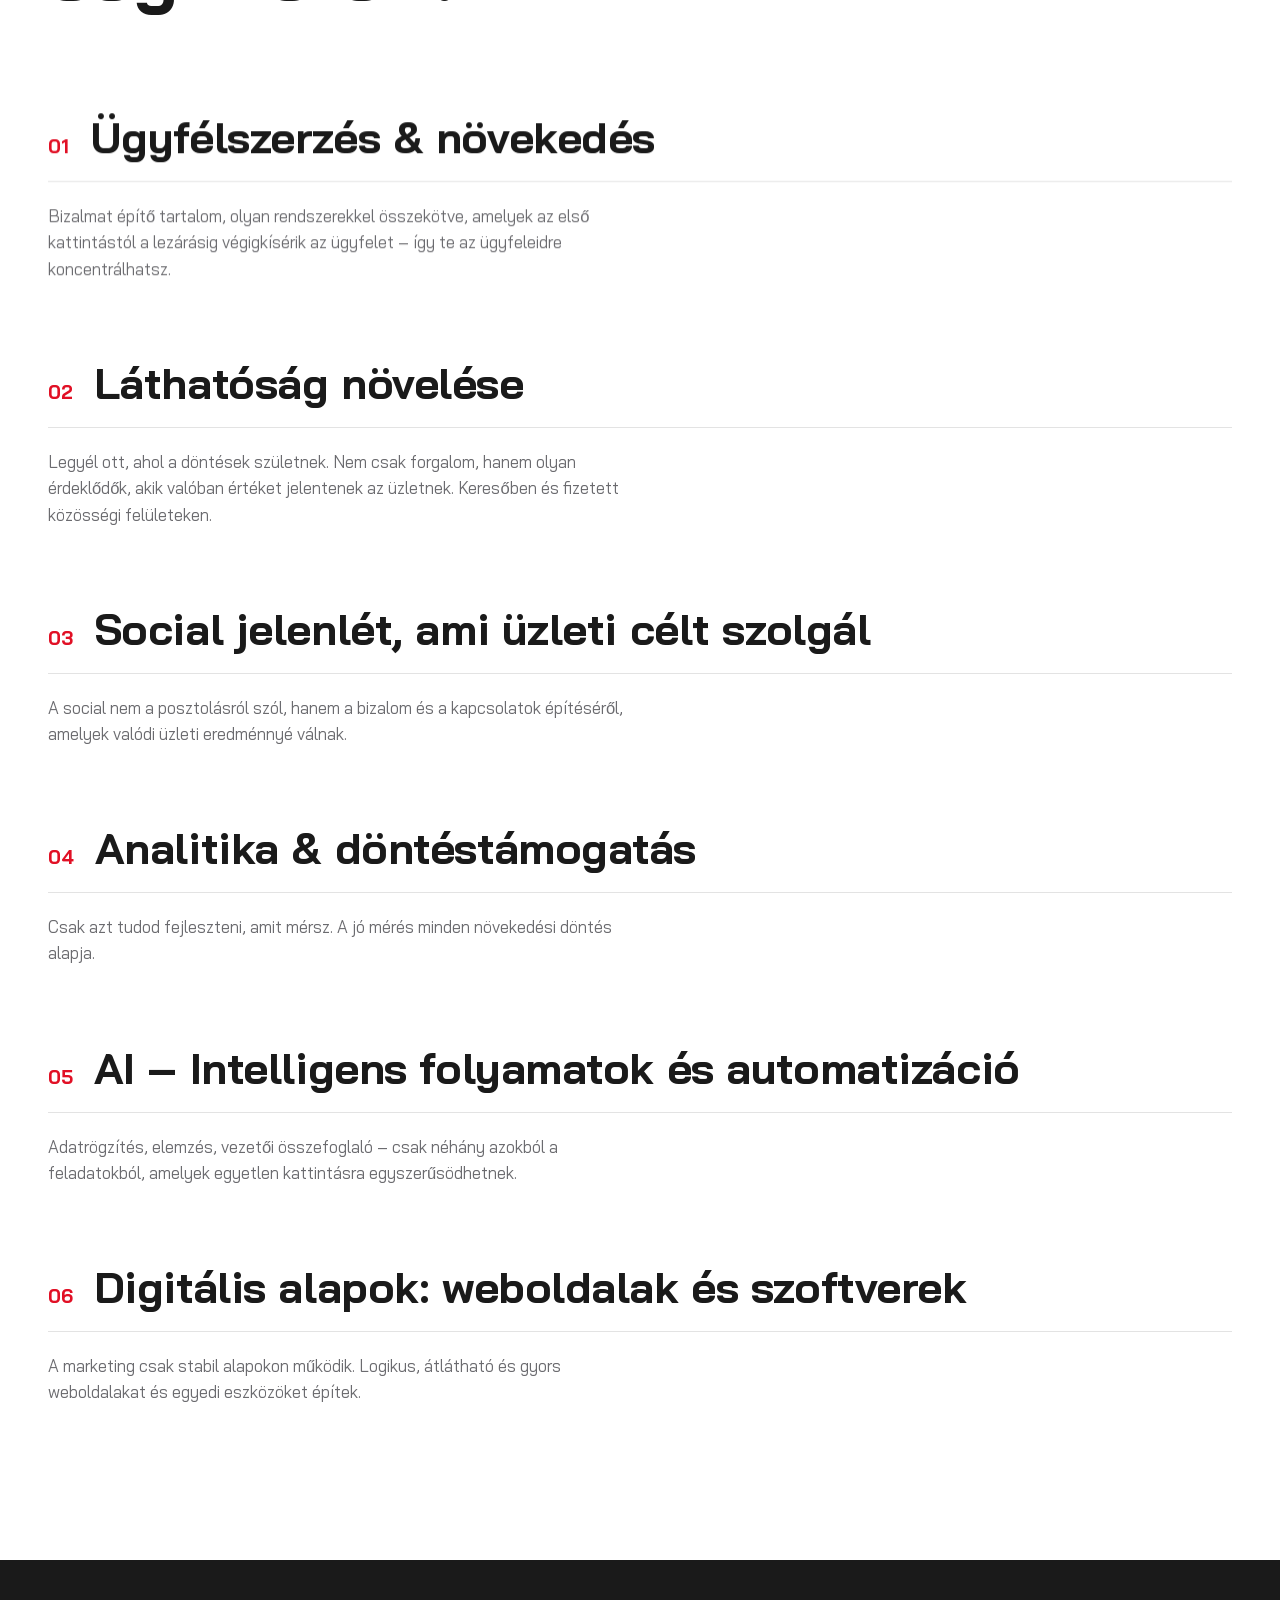
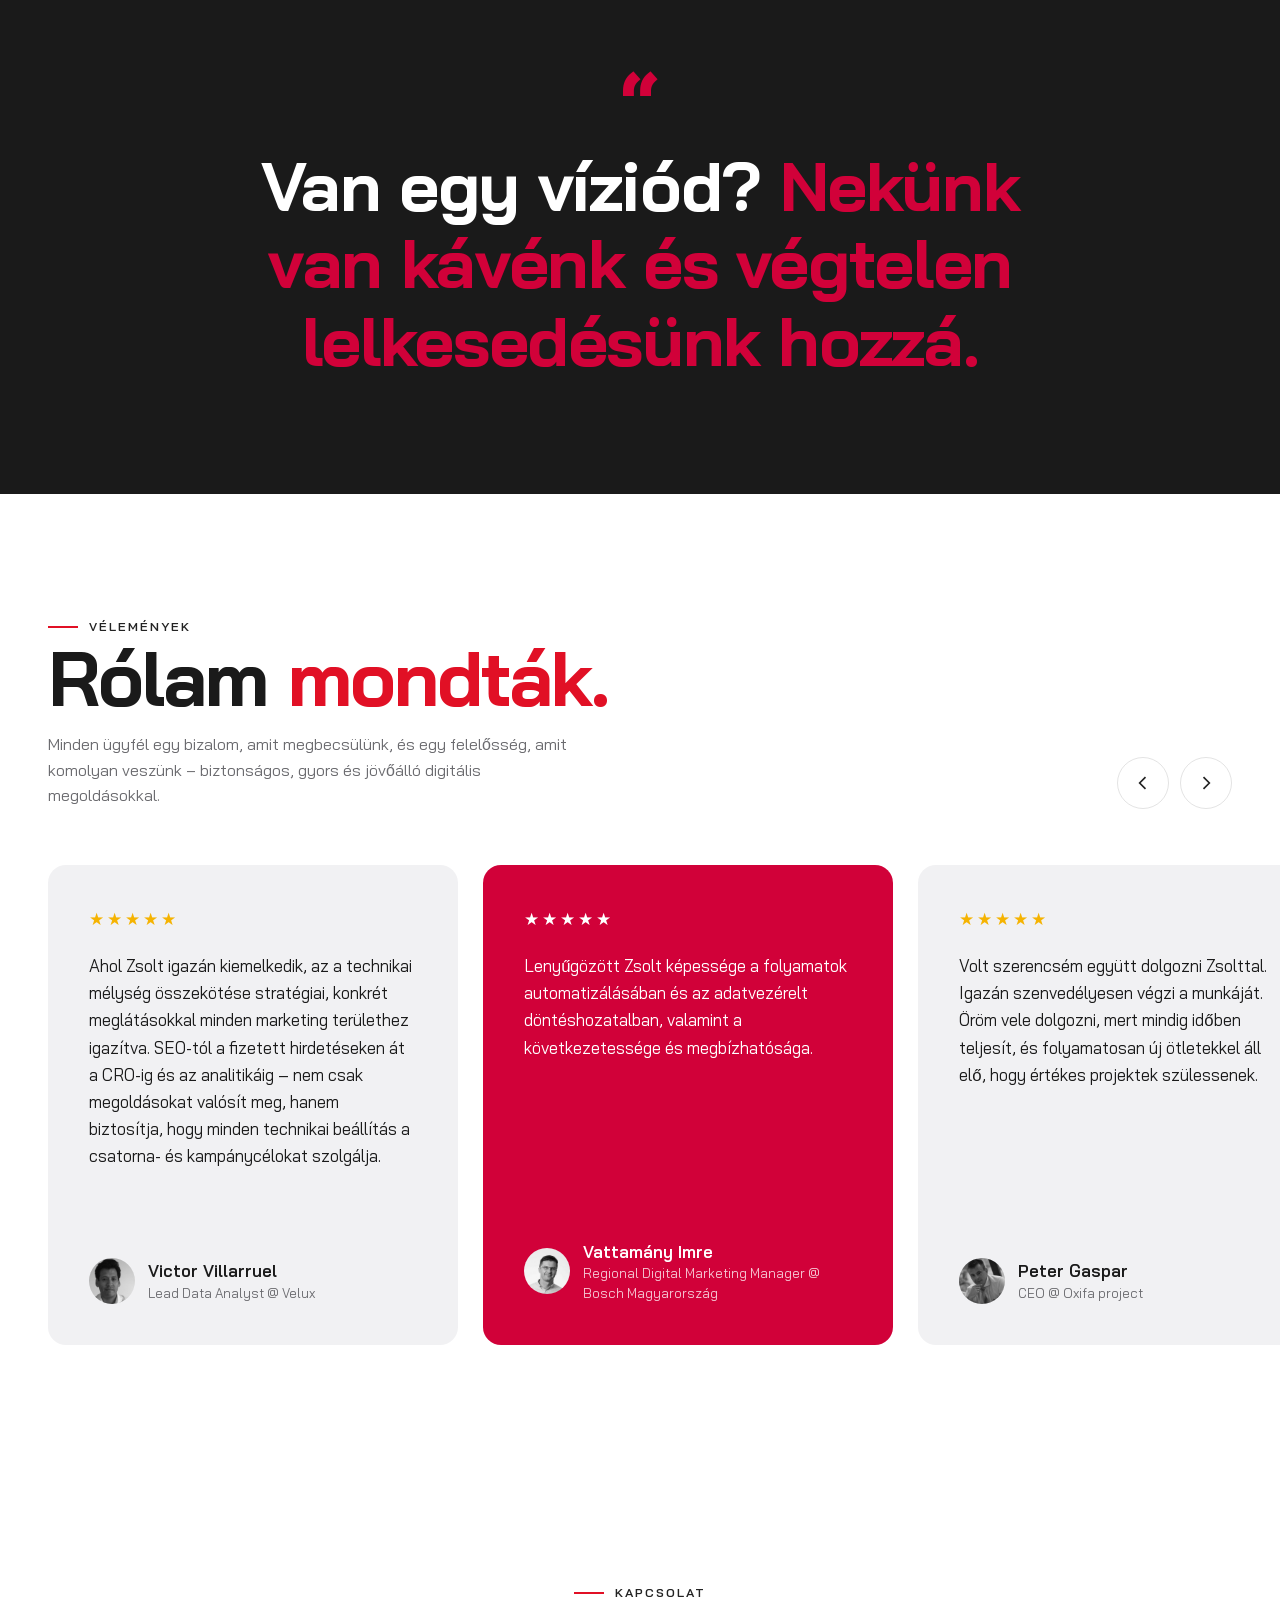
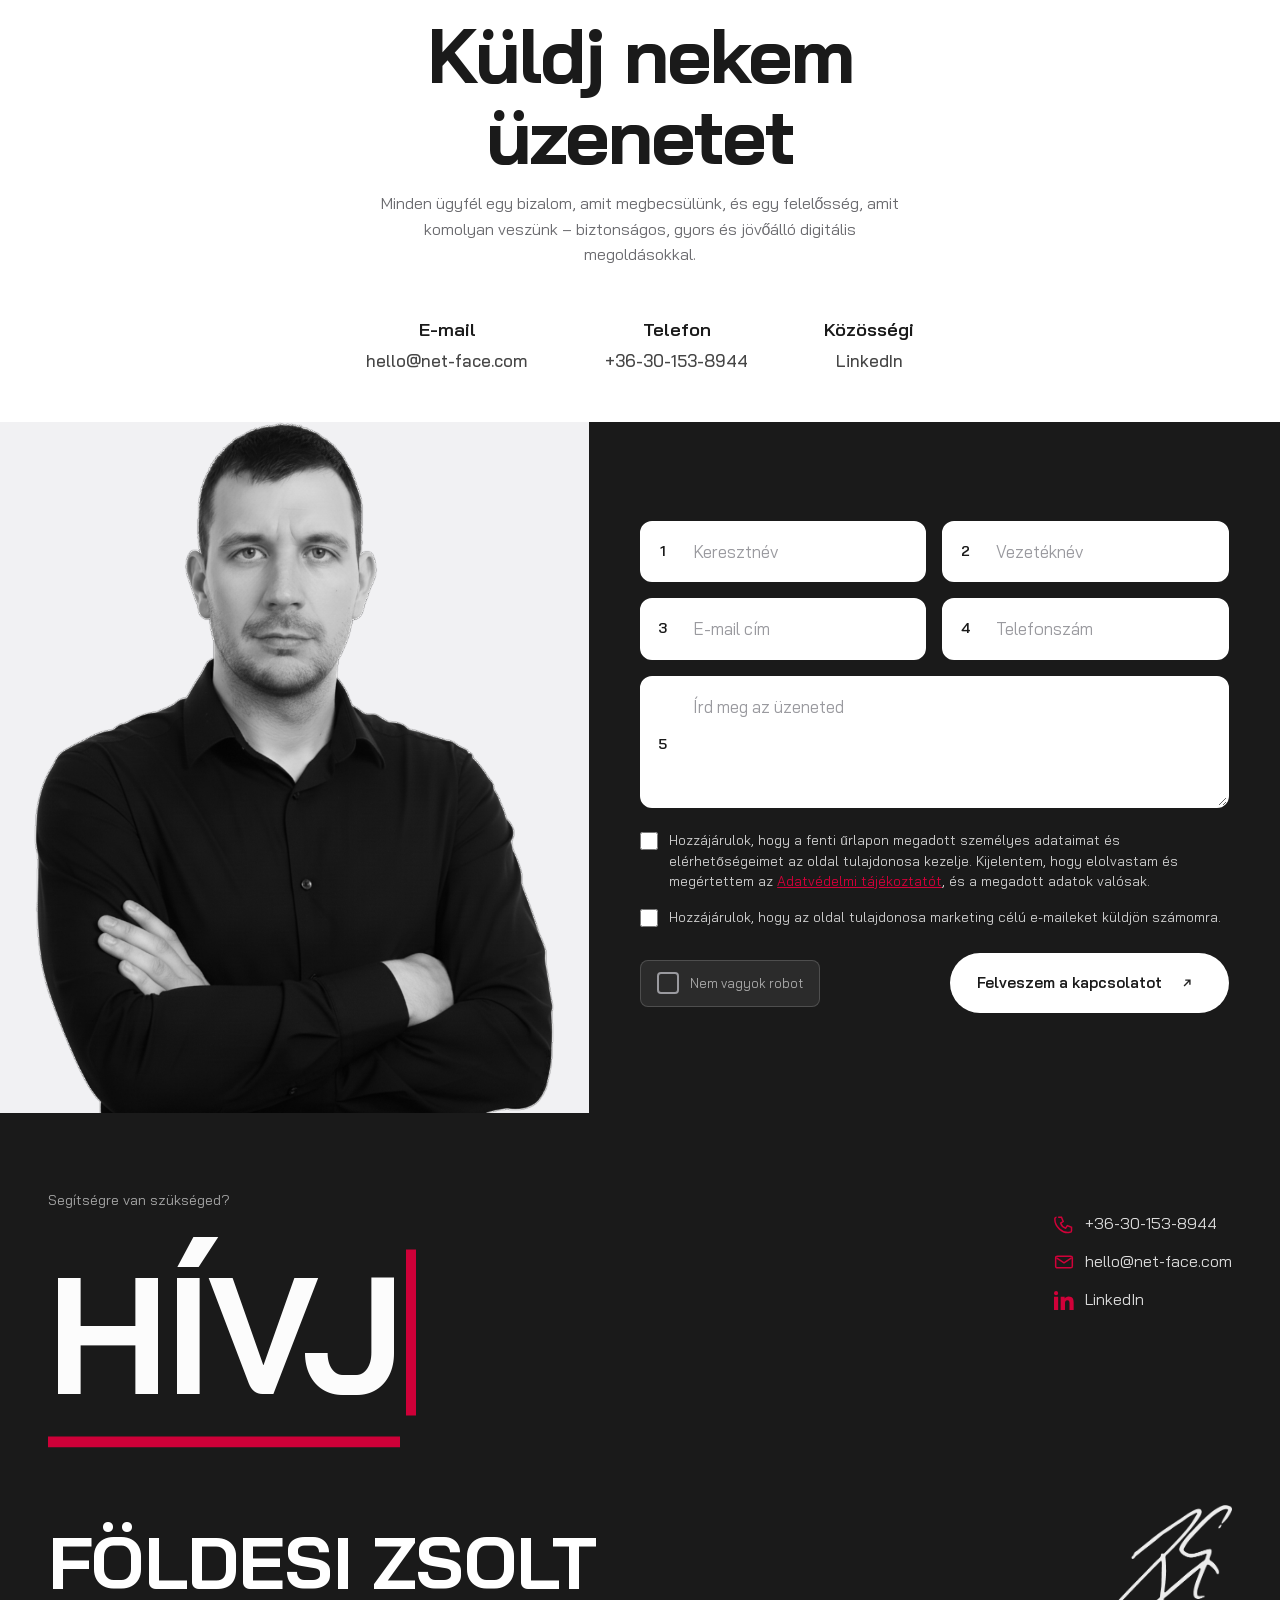
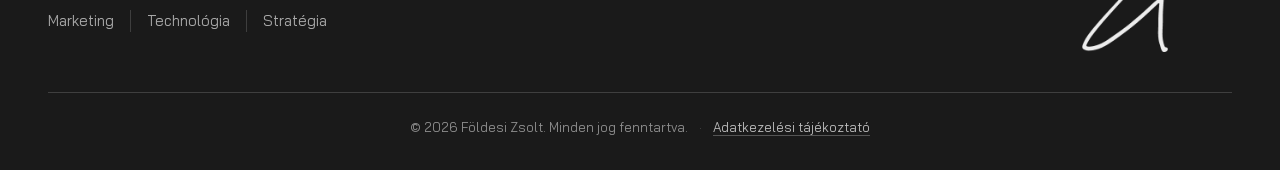
==== commit f5f67c05: "Remove navbar adjustment on banner close Removed navbar height adjustment from banner close function" ====
--- a/index.html
+++ b/index.html
@@ -613,18 +613,9 @@
     (function() {
       var banner = document.getElementById('waitlistBanner');
       var closeBtn = document.getElementById('waitlistClose');
-      var navbar = document.getElementById('navbar');
       if (closeBtn && banner) {
         closeBtn.addEventListener('click', function() {
-          banner.style.height = banner.offsetHeight + 'px';
-          banner.style.overflow = 'hidden';
-          requestAnimationFrame(function() {
-            banner.style.transition = 'height 0.3s ease, opacity 0.3s ease';
-            banner.style.height = '0';
-            banner.style.opacity = '0';
-            if (navbar) navbar.style.top = '0';
-          });
-          setTimeout(function() { banner.remove(); }, 320);
+          document.body.classList.add('banner-dismissed');
         });
       }
     })();
--- a/css/style.css
+++ b/css/style.css
@@ -216,7 +216,8 @@
    ========================================================================== */
 .navbar {
   position: fixed;
-  inset: 0 0 auto 0;
+  left: 0;
+  right: 0;
   z-index: 100;
   height: var(--nav-h);
   display: flex;
@@ -412,7 +413,7 @@
   height: 100%;
   max-width: none;
   object-fit: cover;
-  object-position: right bottom;
+  object-position: center 50%;
   filter: none;
   opacity: 1;
 }
@@ -519,22 +520,27 @@
 /* Görgetés-jelző */
 .scroll-cue {
   position: absolute;
-  left: var(--gutter);
-  bottom: 1.6rem;
-  display: flex;
-  align-items: center;
-  gap: 0.8rem;
+  right: var(--gutter);
+  bottom: clamp(1.4rem, 3vw, 2.2rem);
+  display: flex;
+  align-items: center;
+  gap: 0.7rem;
   font-size: 0.72rem;
   letter-spacing: 0.16em;
   text-transform: uppercase;
-  color: rgba(255,255,255,0.82);
-  z-index: 3;
+  color: #fff;
+  background: rgba(12,12,14,0.55);
+  border: 1px solid rgba(255,255,255,0.28);
+  padding: 0.55rem 1rem;
+  border-radius: 999px;
+  backdrop-filter: blur(6px);
+  z-index: 5;
 }
 .scroll-cue__chevrons { display: flex; flex-direction: column; gap: 2px; }
 .scroll-cue__chevrons span {
   width: 11px; height: 11px;
-  border-right: 2px solid rgba(255,255,255,0.82);
-  border-bottom: 2px solid rgba(255,255,255,0.82);
+  border-right: 2px solid #fff;
+  border-bottom: 2px solid #fff;
   transform: rotate(45deg);
   animation: chevron 1.6s var(--ease) infinite;
 }
@@ -1526,24 +1532,29 @@
     align-items: stretch;
     justify-content: flex-start;
     min-height: 100svh;
-    padding-top: var(--nav-h);
+    padding-top: calc(var(--nav-h) + var(--banner-h));
   }
   .hero__photo {
     position: absolute;
     inset: 0;
     width: 100%;
-    height: auto;
+    height: 100%;
+    overflow: hidden;
   }
   .hero__photo img {
-    object-position: center bottom;
+    width: 142%;
+    height: 142%;
+    object-fit: cover;
+    object-position: 67% 60%;
   }
+  /* Top-anchored scrim only behind the headline; the red background stays prominent below. */
   .hero::after {
     display: block;
     content: "";
     position: absolute;
     inset: 0;
     z-index: 1;
-    background: linear-gradient(180deg, rgba(12,12,14,0.95) 0%, rgba(12,12,14,0.72) 26%, rgba(12,12,14,0.2) 46%, transparent 62%);
+    background: linear-gradient(180deg, rgba(12,12,14,0.78) 0%, rgba(12,12,14,0.42) 34%, rgba(12,12,14,0.08) 52%, transparent 64%);
     pointer-events: none;
   }
   .hero__inner {
@@ -1552,7 +1563,7 @@
     padding-bottom: clamp(2.2rem, 9vw, 3.4rem);
   }
   .hero__headline { font-size: clamp(2.4rem, 11vw, 4rem); }
-  .hero__meta { flex-direction: column; align-items: flex-start; gap: 0.6rem; }
+  .hero__meta { flex-direction: column; align-items: flex-start; gap: 0.6rem; margin-top: clamp(1.4rem, 5vw, 2.2rem); }
   .about__grid { grid-template-columns: 1fr; }
   .about__map { max-width: 460px; margin-inline: auto; order: 2; }
   .counters__grid { grid-template-columns: 1fr; gap: 0; }
@@ -1597,8 +1608,8 @@
     margin: 0.3rem;
   }
 }
-/* ===== DARK PALETTE — sections between hero and About (exploration) ===== */
-.motto { background: var(--navy); border-bottom-color: var(--line-dark); }
+/* ===== DARK PALETTE — alternating black / charcoal between hero and About ===== */
+.motto { background: #0c0c0e; border-bottom-color: var(--line-dark); }
 .motto__text { color: var(--white); }
 
 .counters { background: var(--navy); color: var(--white); }
@@ -1607,7 +1618,7 @@
 .counter-card:not(:first-child) { border-left-color: var(--line-dark); }
 .counter-card .label { color: var(--muted-light); justify-content: flex-end; }
 
-.brands { background: var(--navy); }
+.brands { background: #0c0c0e; }
 .brands__head .h-section { color: var(--white); }
 .brand-row { border-top-color: var(--line-dark); }
 .brand-index > .brand-row:last-child { border-bottom-color: var(--line-dark); }
@@ -1620,9 +1631,10 @@
 .brand-preview {
   position: fixed;
   top: 50%;
-  left: 50%;
-  transform: translate(-50%, -50%) scale(0.9);
-  width: clamp(230px, 33vw, 480px);
+  left: auto;
+  right: clamp(4vw, 12vw, 11rem);
+  transform: translateY(-50%) scale(0.9);
+  width: clamp(120px, 14vw, 200px);
   display: grid;
   place-items: center;
   opacity: 0;
@@ -1630,8 +1642,8 @@
   z-index: 60;
   transition: opacity 0.4s var(--ease), transform 0.55s var(--ease);
 }
-.brand-preview.is-active { opacity: 1; transform: translate(-50%, -50%) scale(1); }
-.brand-preview img { width: 100%; height: auto; object-fit: contain; filter: brightness(0) invert(1); opacity: 0.9; }
+.brand-preview.is-active { opacity: 1; transform: translateY(-50%) scale(1); }
+.brand-preview img { width: 100%; height: auto; object-fit: contain; filter: brightness(0) invert(1); opacity: 0.85; }
 .brand-row.is-active { padding-left: 1.4rem; }
 .brand-row__num { transition: color 0.3s ease; }
 .brand-row:hover .brand-row__num,
@@ -1639,7 +1651,7 @@
 .brand-row:hover .brand-row__name,
 .brand-row.is-active .brand-row__name { color: #d6d6db; }
 @media (max-width: 768px) {
-  .brand-preview { top: 32%; width: clamp(150px, 52vw, 230px); }
+  .brand-preview { top: 50%; right: 6vw; width: clamp(96px, 30vw, 150px); }
 }
 
 /* ===== ABOVE-FOLD FIXES — black logo, highlighted contact, no flag ===== */
@@ -1670,3 +1682,70 @@
 /* mobile menu close (X) must sit above the open panel */
 .nav-toggle { position: relative; z-index: 110; }
 .hero__inner { position: relative; z-index: 2; }
+
+
+/* ===== Waitlist banner ===== */
+.waitlist-banner {
+  position: fixed;
+  top: 0;
+  left: 0;
+  right: 0;
+  z-index: 130;
+  background: #0c0c0e;
+  color: rgba(255, 255, 255, 0.88);
+}
+/* The fixed navbar must clear the fixed banner so the menu is never covered. */
+body { --banner-h: 44px; }
+.navbar { top: var(--banner-h); }
+.hero { padding-top: calc(var(--nav-h) + var(--banner-h)); }
+body.banner-dismissed { --banner-h: 0px; }
+body.banner-dismissed .waitlist-banner { display: none; }
+.waitlist-banner__text {
+  margin: 0;
+  display: flex;
+  align-items: center;
+  justify-content: center;
+  flex-wrap: wrap;
+  gap: 0.55rem;
+  padding: 0.62rem 3rem;
+  font-size: 0.82rem;
+  letter-spacing: 0.005em;
+  text-align: center;
+}
+.waitlist-banner strong { color: #fff; font-weight: 600; }
+.waitlist-banner__dot {
+  width: 7px;
+  height: 7px;
+  border-radius: 50%;
+  background: var(--accent);
+  flex: none;
+}
+.waitlist-banner__cta {
+  color: #fff;
+  font-weight: 600;
+  text-decoration: underline;
+  text-underline-offset: 3px;
+  text-decoration-thickness: 1px;
+  white-space: nowrap;
+}
+.waitlist-banner__cta:hover { color: var(--accent); }
+.waitlist-banner__close {
+  position: absolute;
+  top: 50%;
+  right: clamp(0.9rem, 3vw, 1.5rem);
+  transform: translateY(-50%);
+  display: inline-flex;
+  background: none;
+  border: 0;
+  padding: 0.35rem;
+  color: rgba(255, 255, 255, 0.55);
+  cursor: pointer;
+  line-height: 0;
+}
+.waitlist-banner__close:hover { color: #fff; }
+.banner-short { display: none; }
+@media (max-width: 768px) {
+  .banner-full { display: none; }
+  .banner-short { display: inline; }
+  .waitlist-banner__text { padding: 0.6rem 2.6rem 0.6rem 1rem; font-size: 0.76rem; }
+}
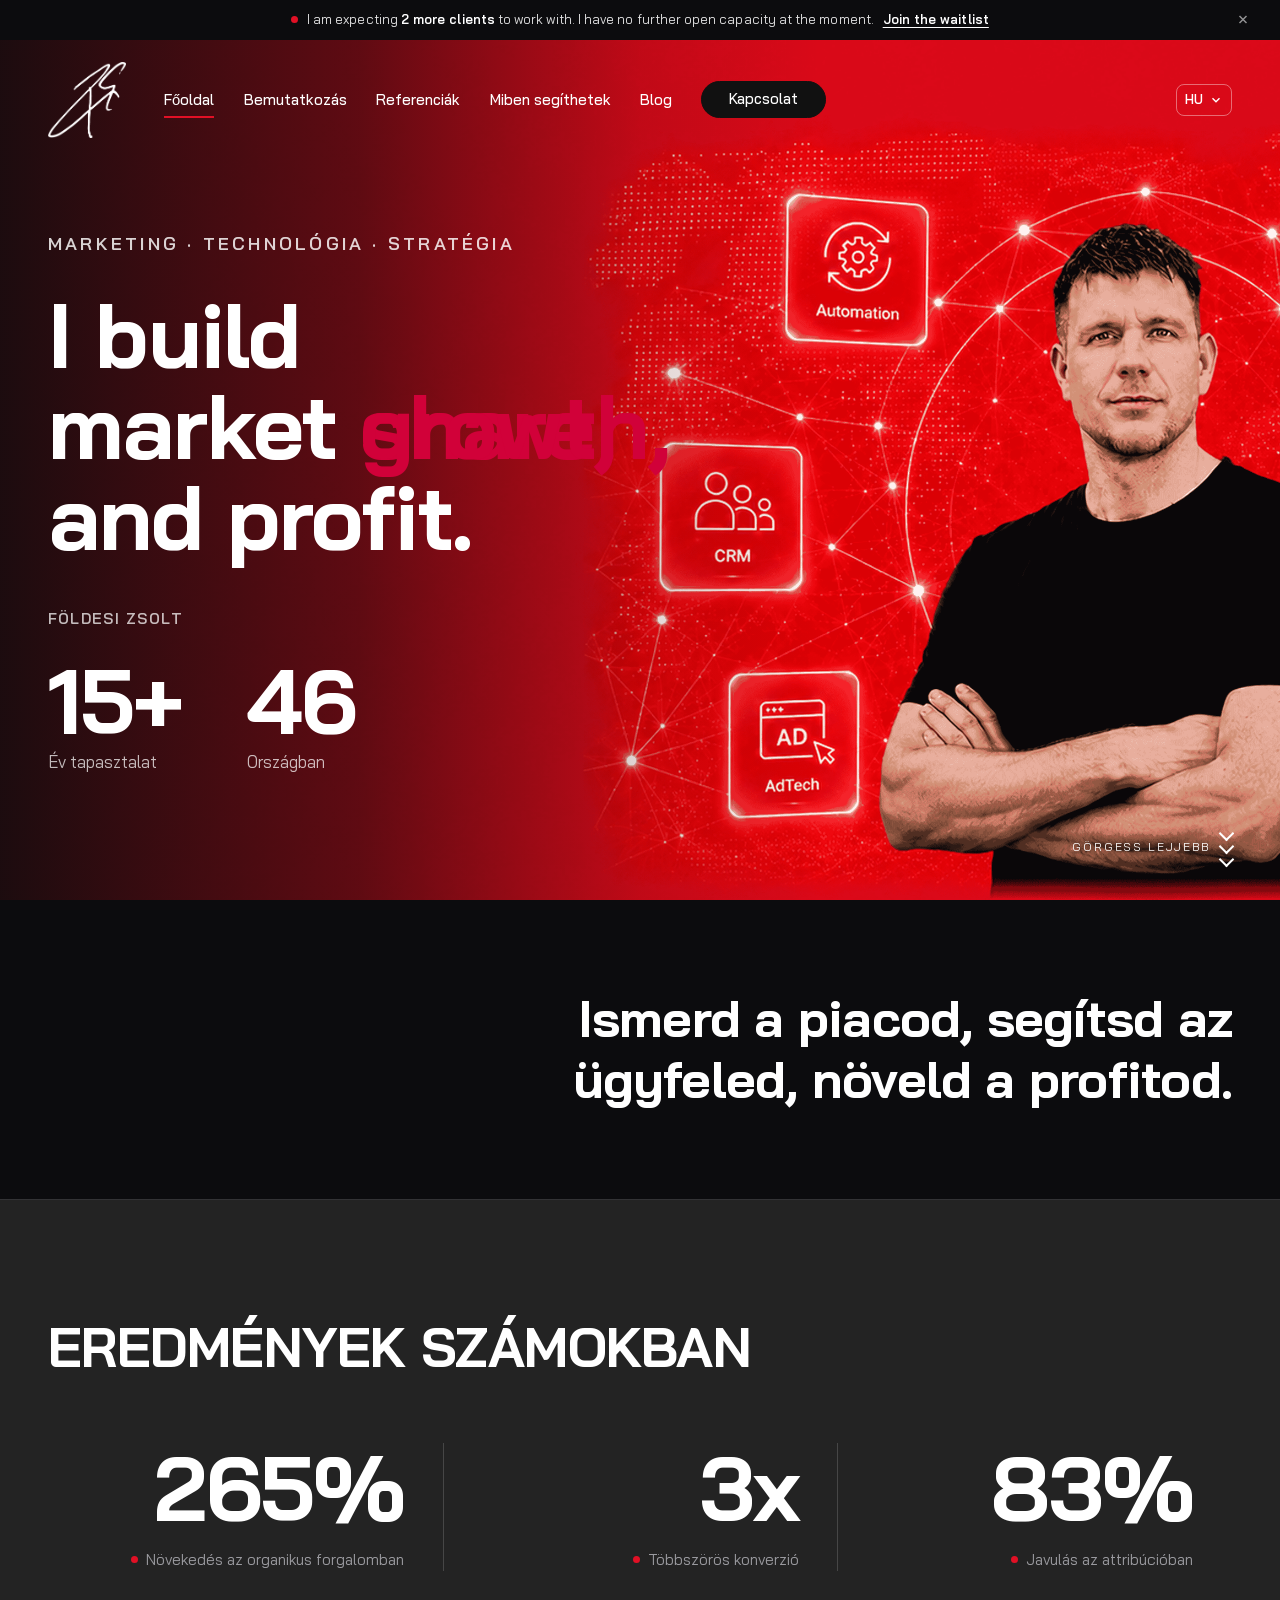
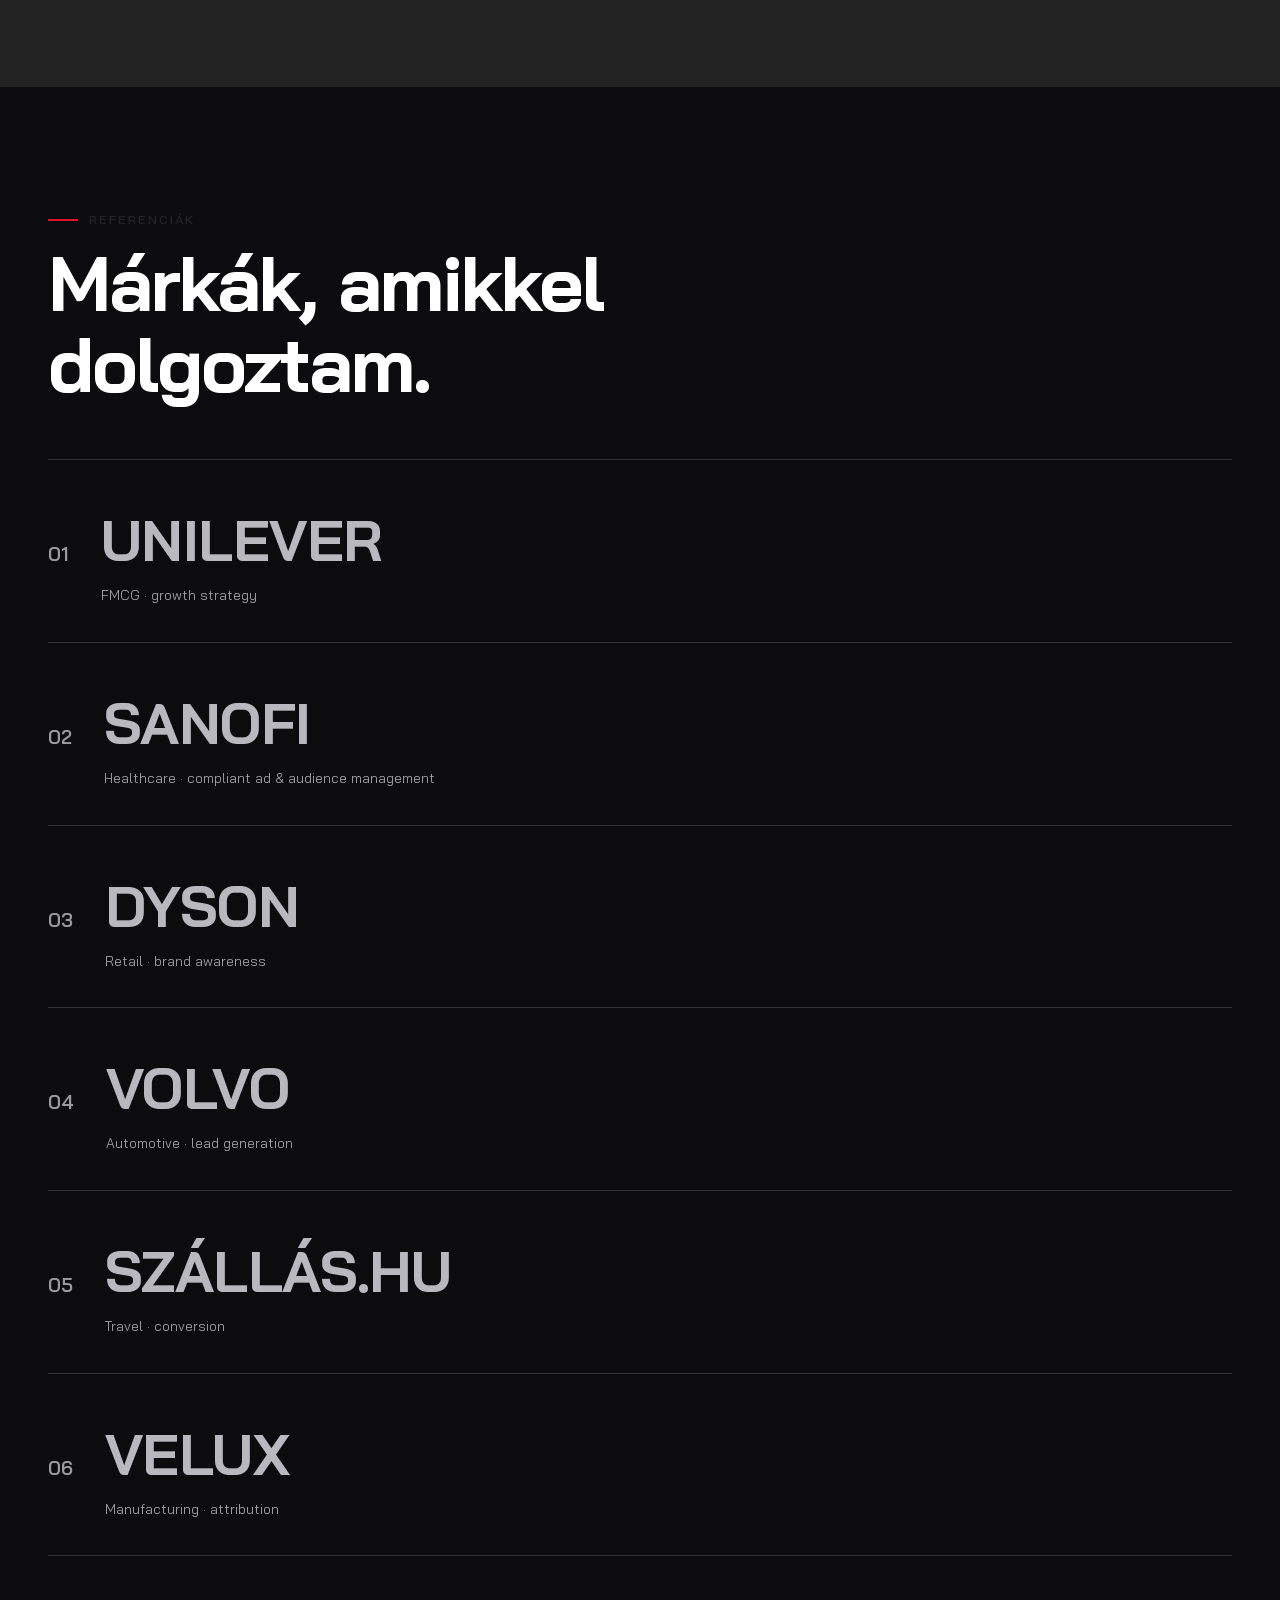
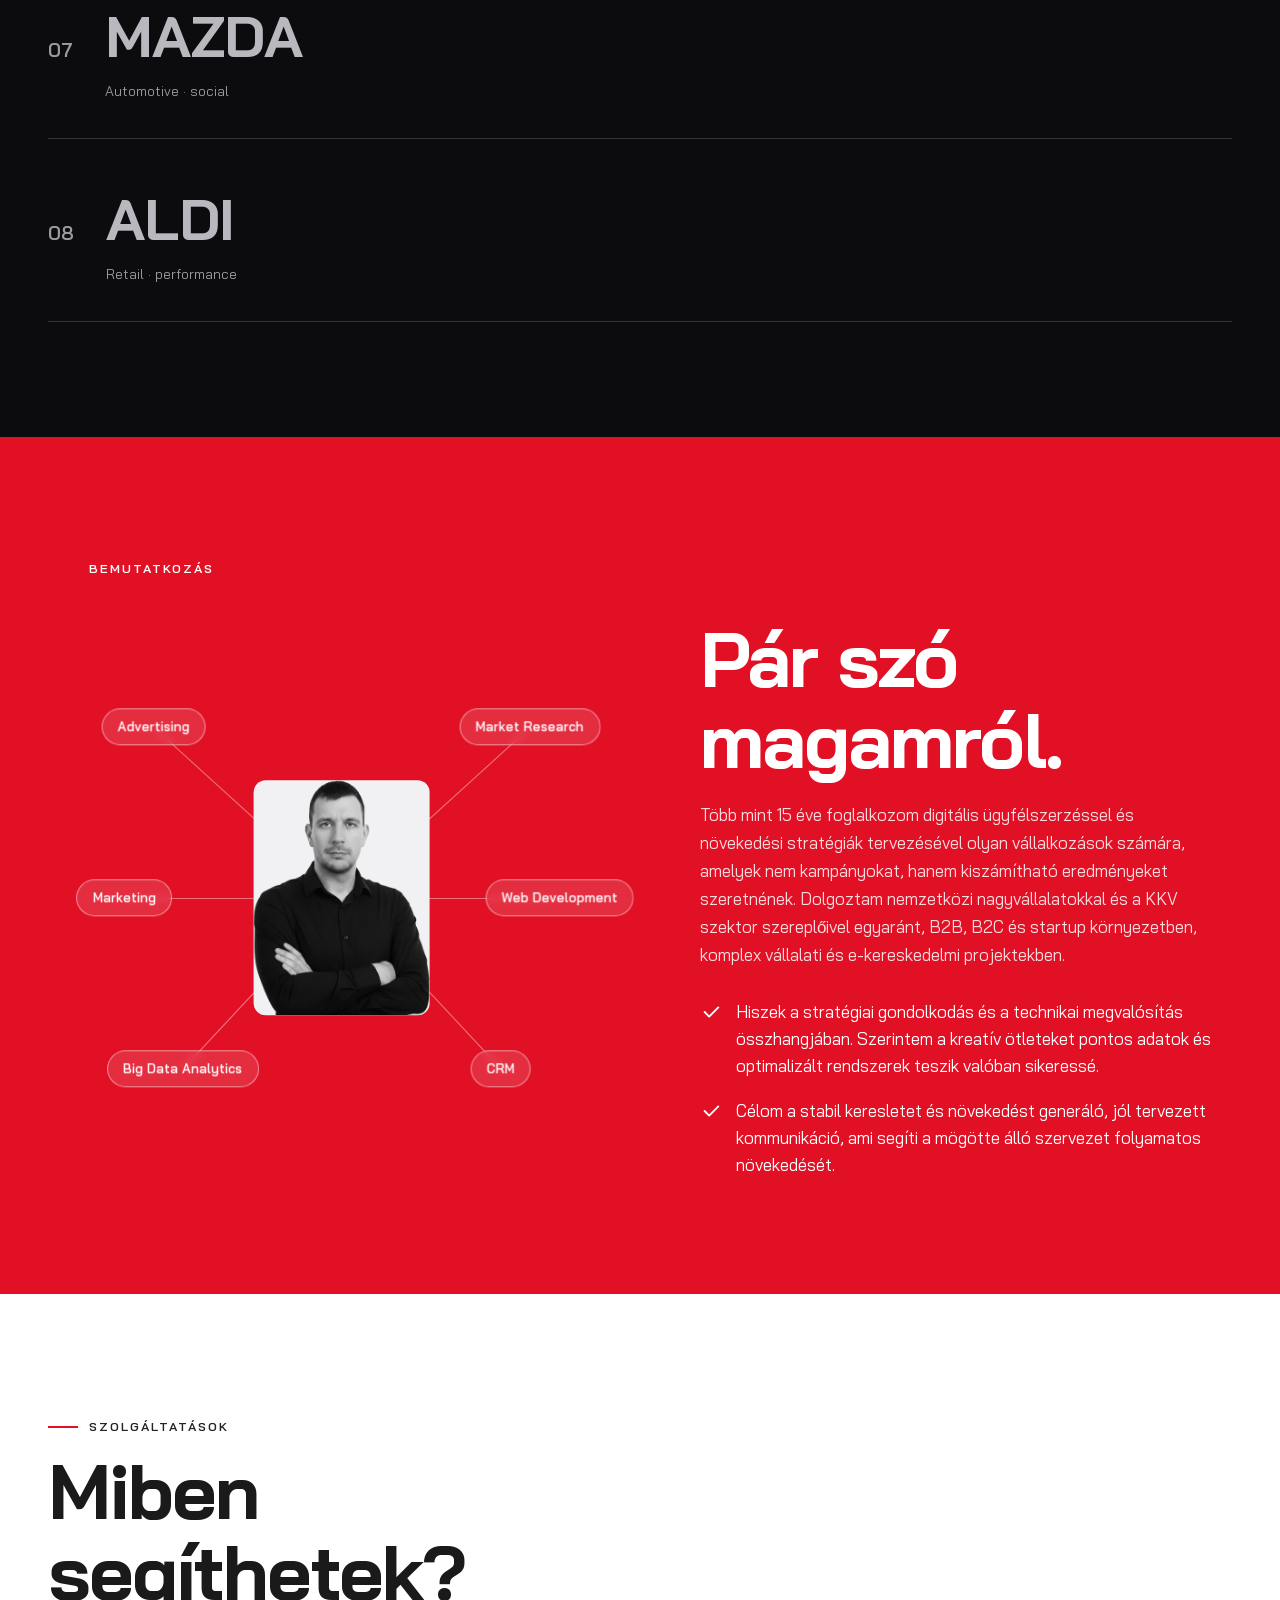
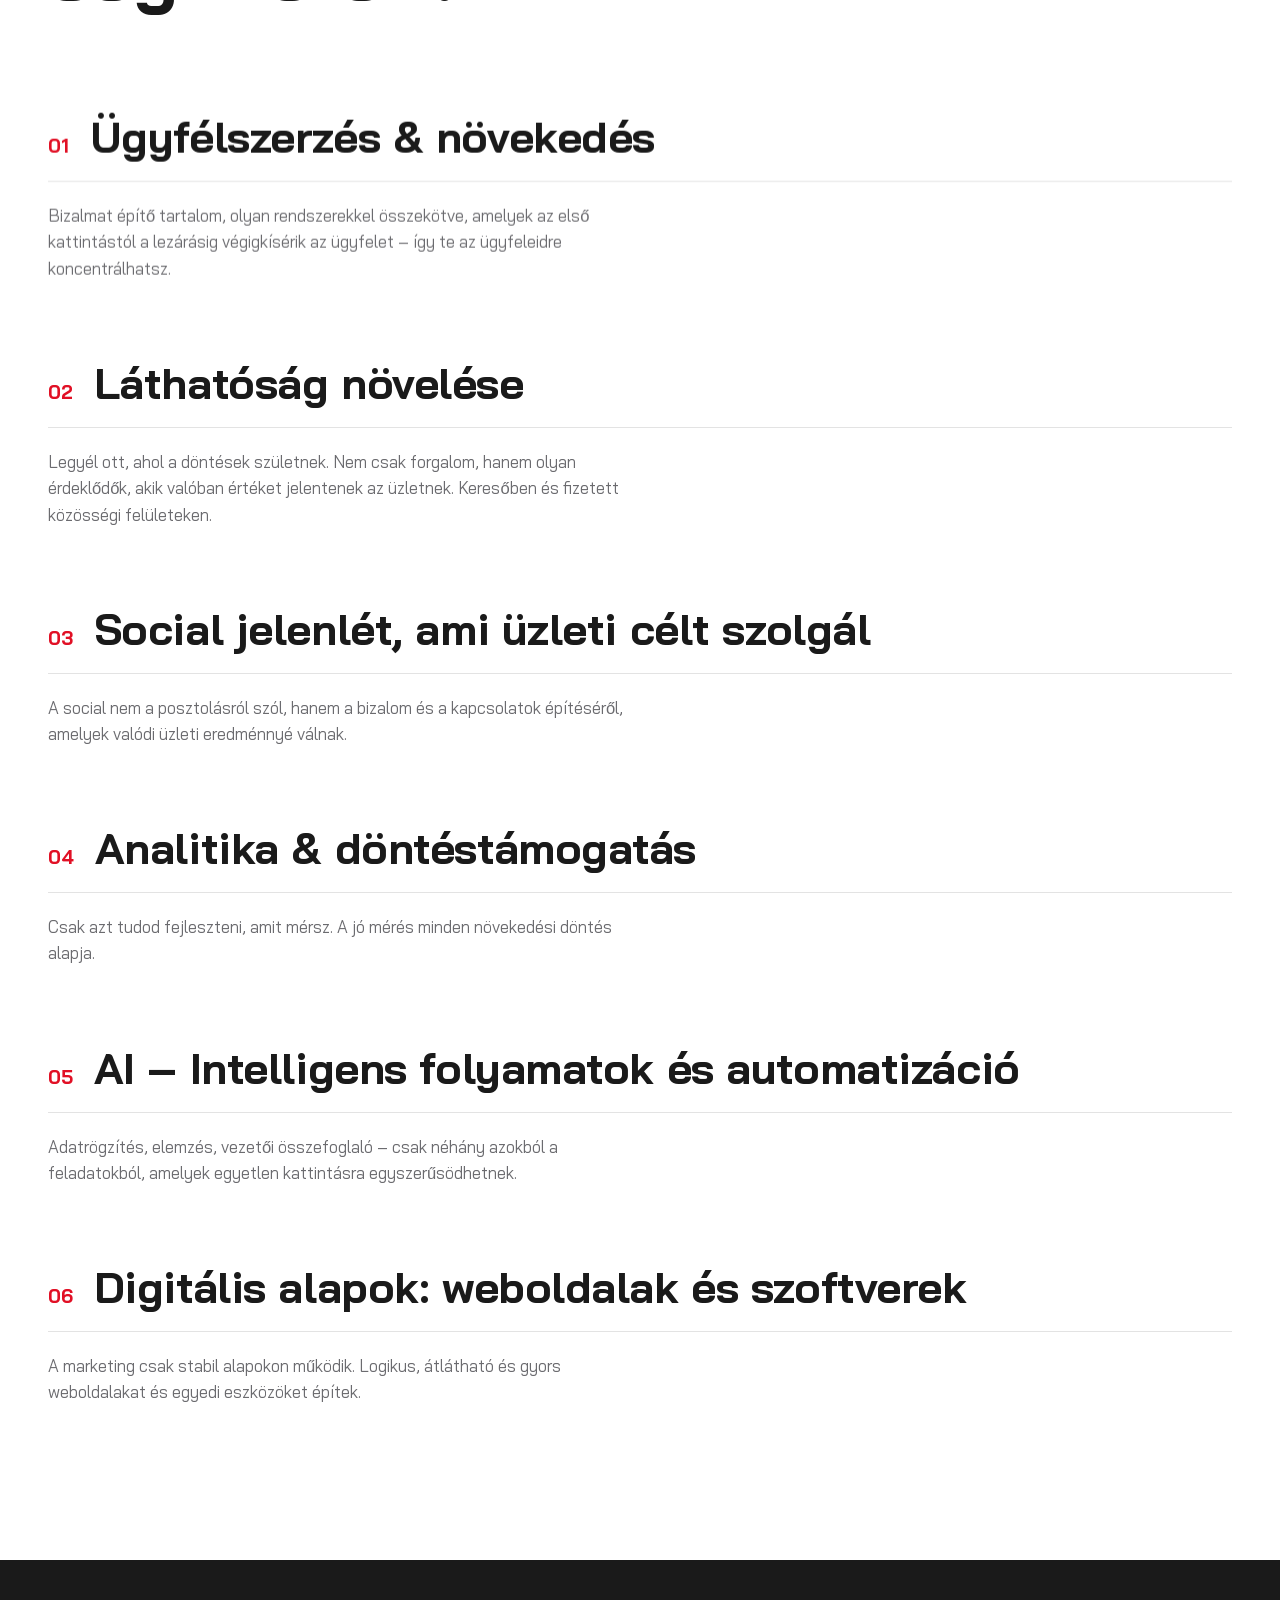
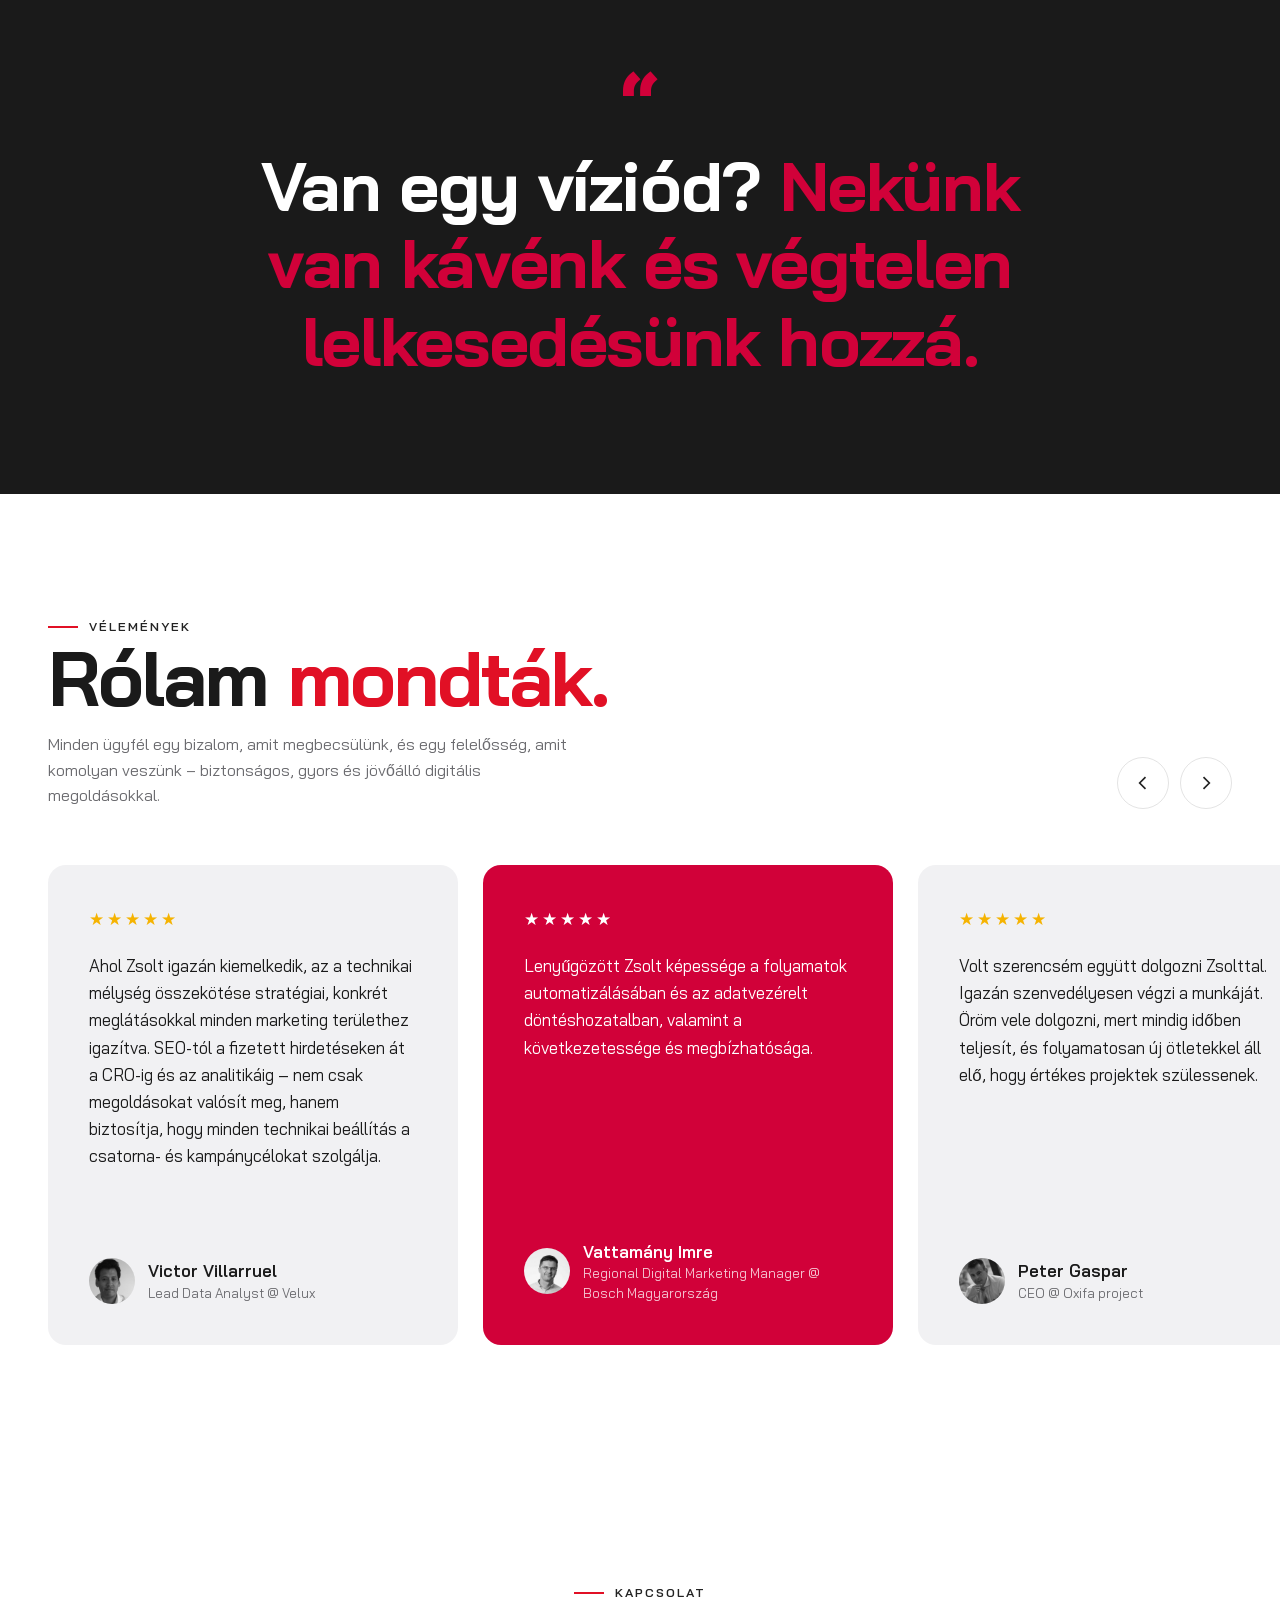
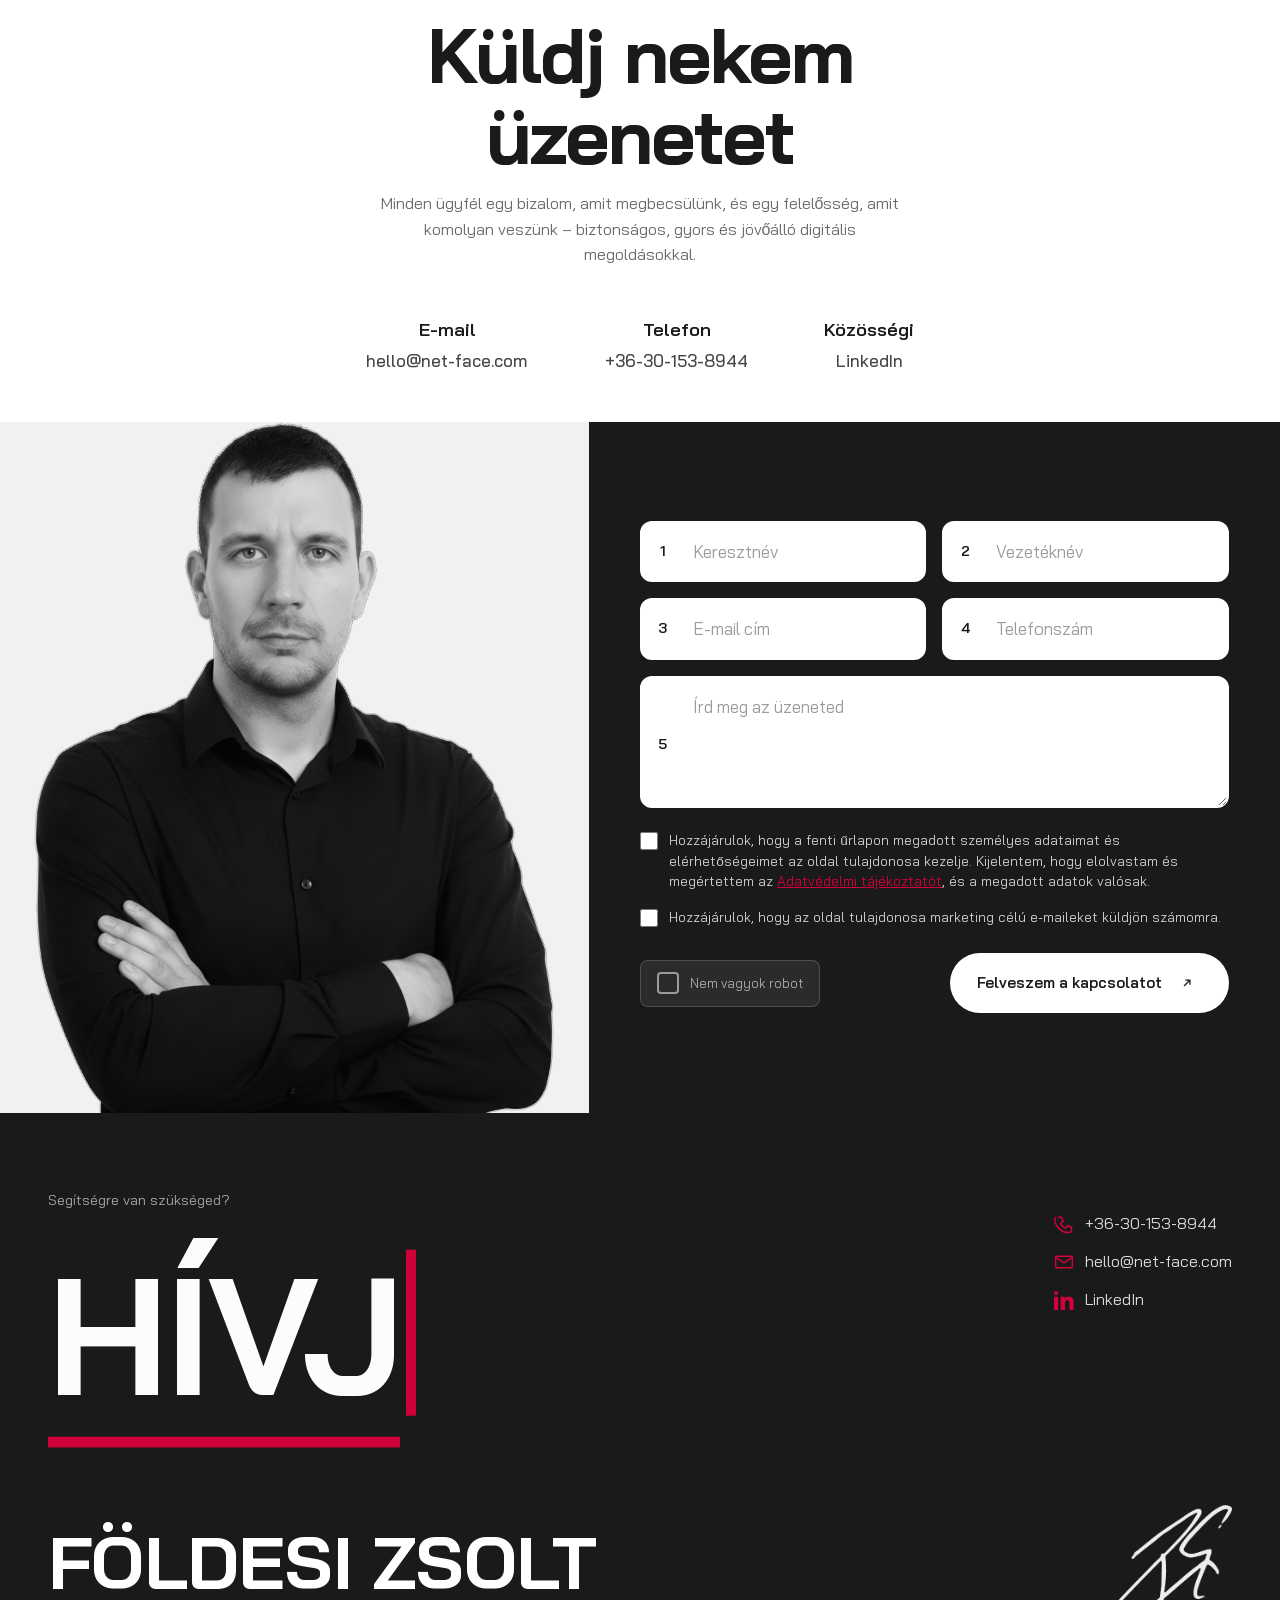
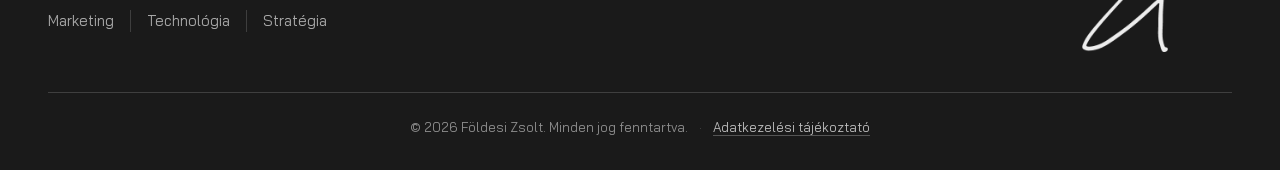
==== commit ce889298: "Fix: remove unstyled redundant hero divider markup .hero__divider and its children had no matching C" ====
--- a/index.html
+++ b/index.html
@@ -110,21 +110,6 @@
         </span>
       </a>
 
-      <!-- Hero bottom divider -->
-      <div class="hero__divider" aria-hidden="true">
-        <div class="hero__divider-bar"></div>
-        <div class="hero__divider-stats">
-          <span>Marketing</span>
-          <i class="hero__divider-dot"></i>
-          <span>Technology</span>
-          <i class="hero__divider-dot"></i>
-          <span>Strategy</span>
-          <i class="hero__divider-dot"></i>
-          <span>15+ Years</span>
-          <i class="hero__divider-dot"></i>
-          <span>46 Countries</span>
-        </div>
-      </div>
     </section>
 
     <!-- ===== MOTTO ===== -->
--- a/css/style.css
+++ b/css/style.css
@@ -409,11 +409,11 @@
 .hero__photo img {
   position: absolute;
   inset: 0;
-  width: 100%;
-  height: 100%;
+  width: 128%;
+  height: 128%;
   max-width: none;
   object-fit: cover;
-  object-position: center 50%;
+  object-position: 50% 96%;
   filter: none;
   opacity: 1;
 }
@@ -529,11 +529,7 @@
   letter-spacing: 0.16em;
   text-transform: uppercase;
   color: #fff;
-  background: rgba(12,12,14,0.55);
-  border: 1px solid rgba(255,255,255,0.28);
-  padding: 0.55rem 1rem;
-  border-radius: 999px;
-  backdrop-filter: blur(6px);
+  text-shadow: 0 1px 6px rgba(0,0,0,0.45);
   z-index: 5;
 }
 .scroll-cue__chevrons { display: flex; flex-direction: column; gap: 2px; }
@@ -693,7 +689,8 @@
 .brand-row:hover { padding-left: 1.4rem; }
 .brand-row:hover .brand-row__num { color: var(--accent); }
 .brand-row:hover .brand-row__name { color: var(--accent); }
-.brand-row:hover .brand-row__thumb { opacity: 1; transform: translateY(-50%) translateX(0); }
+/* Inline thumb stays hidden; it only serves as the image source for .brand-preview. */
+.brand-row__thumb { display: none; }
 
 /* ==========================================================================
    ABOUT — csomópont / gondolattérkép elrendezés
@@ -1542,10 +1539,10 @@
     overflow: hidden;
   }
   .hero__photo img {
-    width: 142%;
-    height: 142%;
+    width: 145%;
+    height: 145%;
     object-fit: cover;
-    object-position: 67% 60%;
+    object-position: 72% 58%;
   }
   /* Top-anchored scrim only behind the headline; the red background stays prominent below. */
   .hero::after {
@@ -1634,7 +1631,8 @@
   left: auto;
   right: clamp(4vw, 12vw, 11rem);
   transform: translateY(-50%) scale(0.9);
-  width: clamp(120px, 14vw, 200px);
+  width: auto;
+  height: clamp(96px, 11vh, 128px);
   display: grid;
   place-items: center;
   opacity: 0;
@@ -1643,7 +1641,7 @@
   transition: opacity 0.4s var(--ease), transform 0.55s var(--ease);
 }
 .brand-preview.is-active { opacity: 1; transform: translateY(-50%) scale(1); }
-.brand-preview img { width: 100%; height: auto; object-fit: contain; filter: brightness(0) invert(1); opacity: 0.85; }
+.brand-preview img { width: auto; height: 100%; max-width: 240px; object-fit: contain; filter: brightness(0) invert(1); opacity: 0.85; }
 .brand-row.is-active { padding-left: 1.4rem; }
 .brand-row__num { transition: color 0.3s ease; }
 .brand-row:hover .brand-row__num,
@@ -1651,7 +1649,7 @@
 .brand-row:hover .brand-row__name,
 .brand-row.is-active .brand-row__name { color: #d6d6db; }
 @media (max-width: 768px) {
-  .brand-preview { top: 50%; right: 6vw; width: clamp(96px, 30vw, 150px); }
+  .brand-preview { top: 50%; right: 6vw; height: clamp(72px, 9vh, 104px); width: auto; }
 }
 
 /* ===== ABOVE-FOLD FIXES — black logo, highlighted contact, no flag ===== */
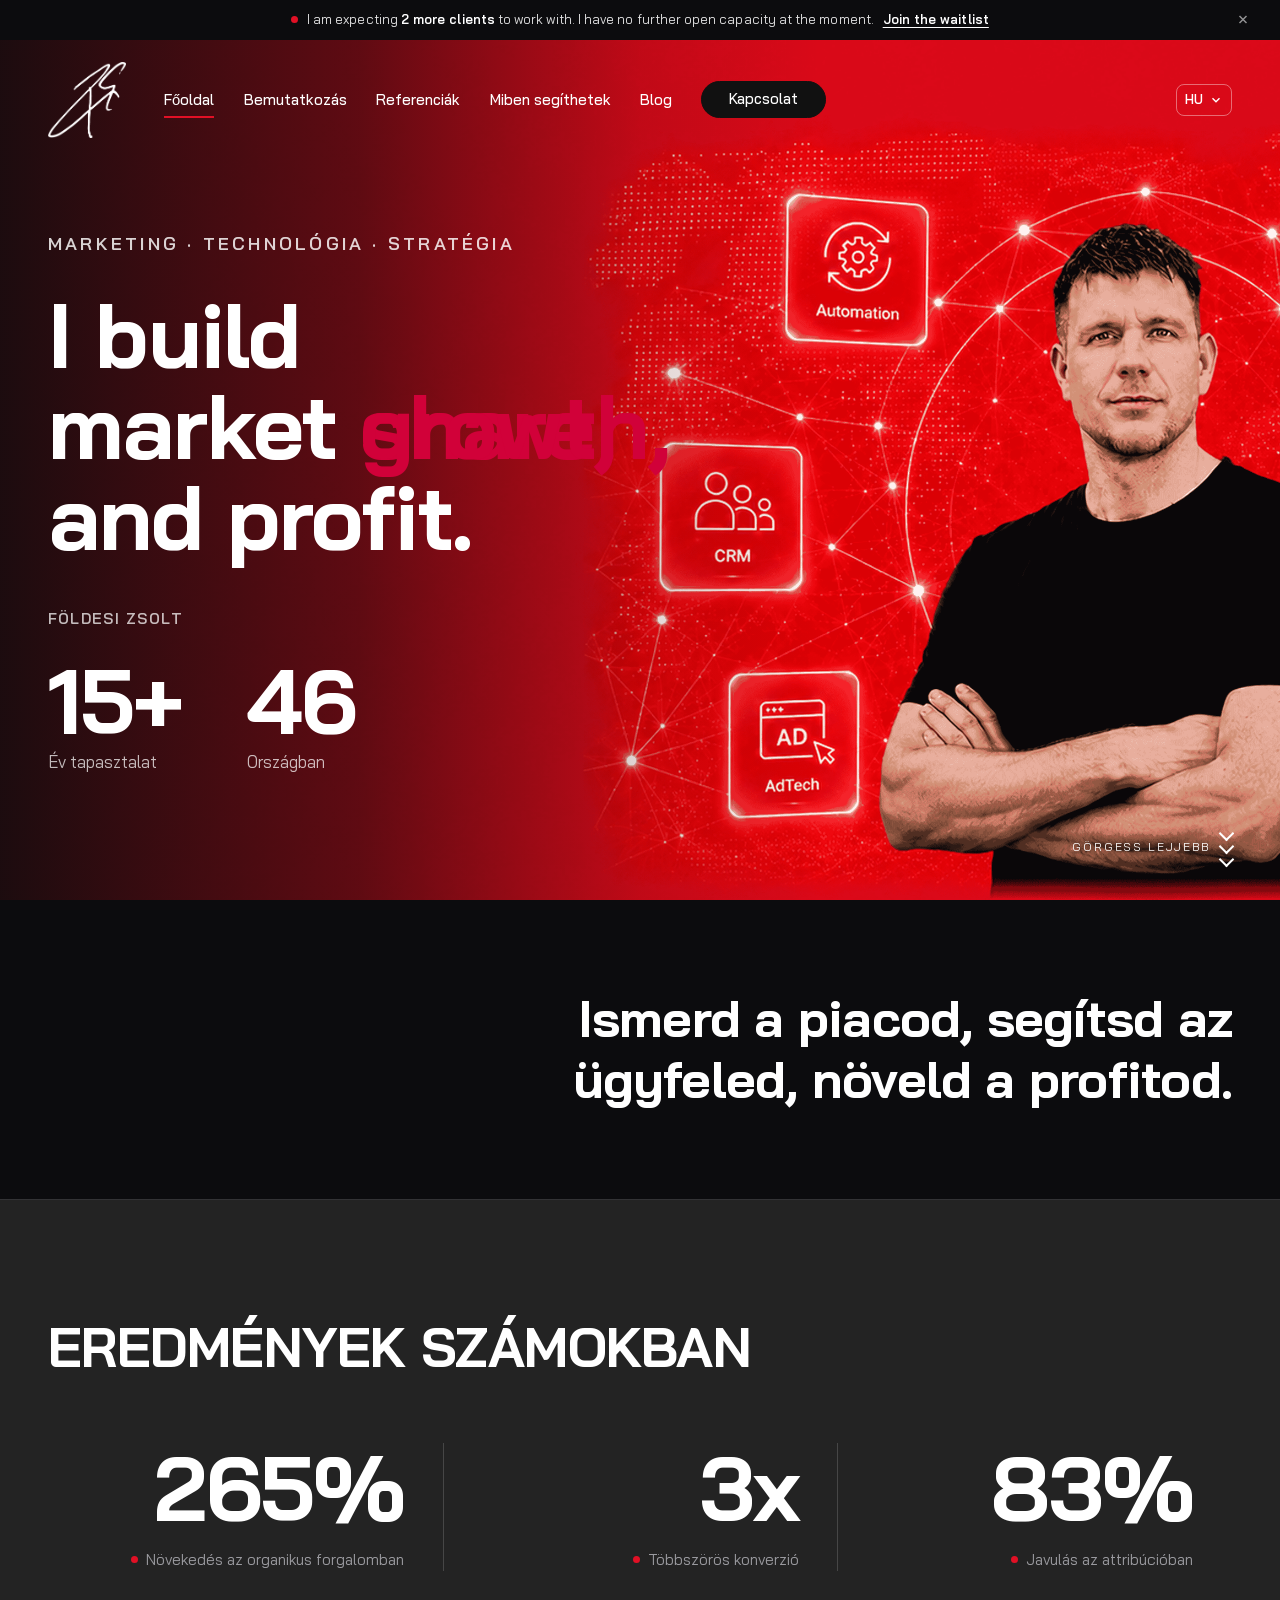
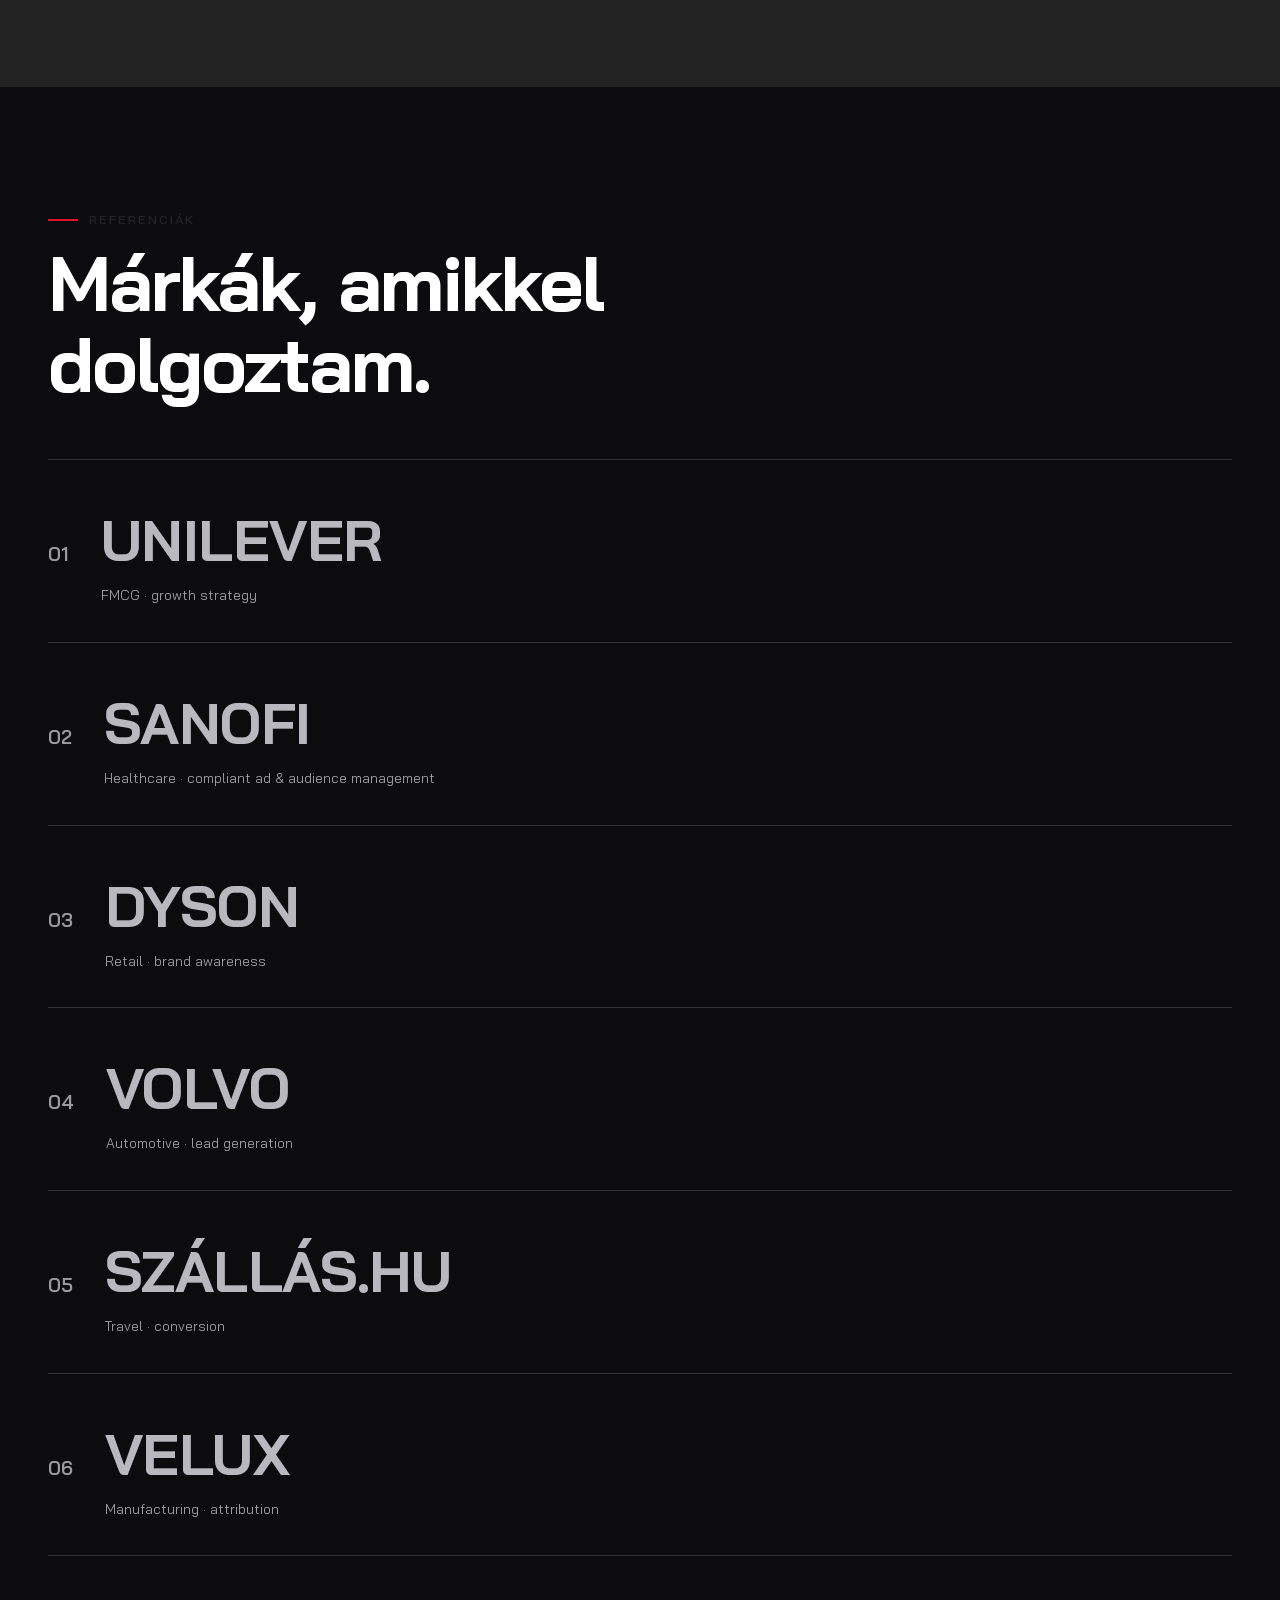
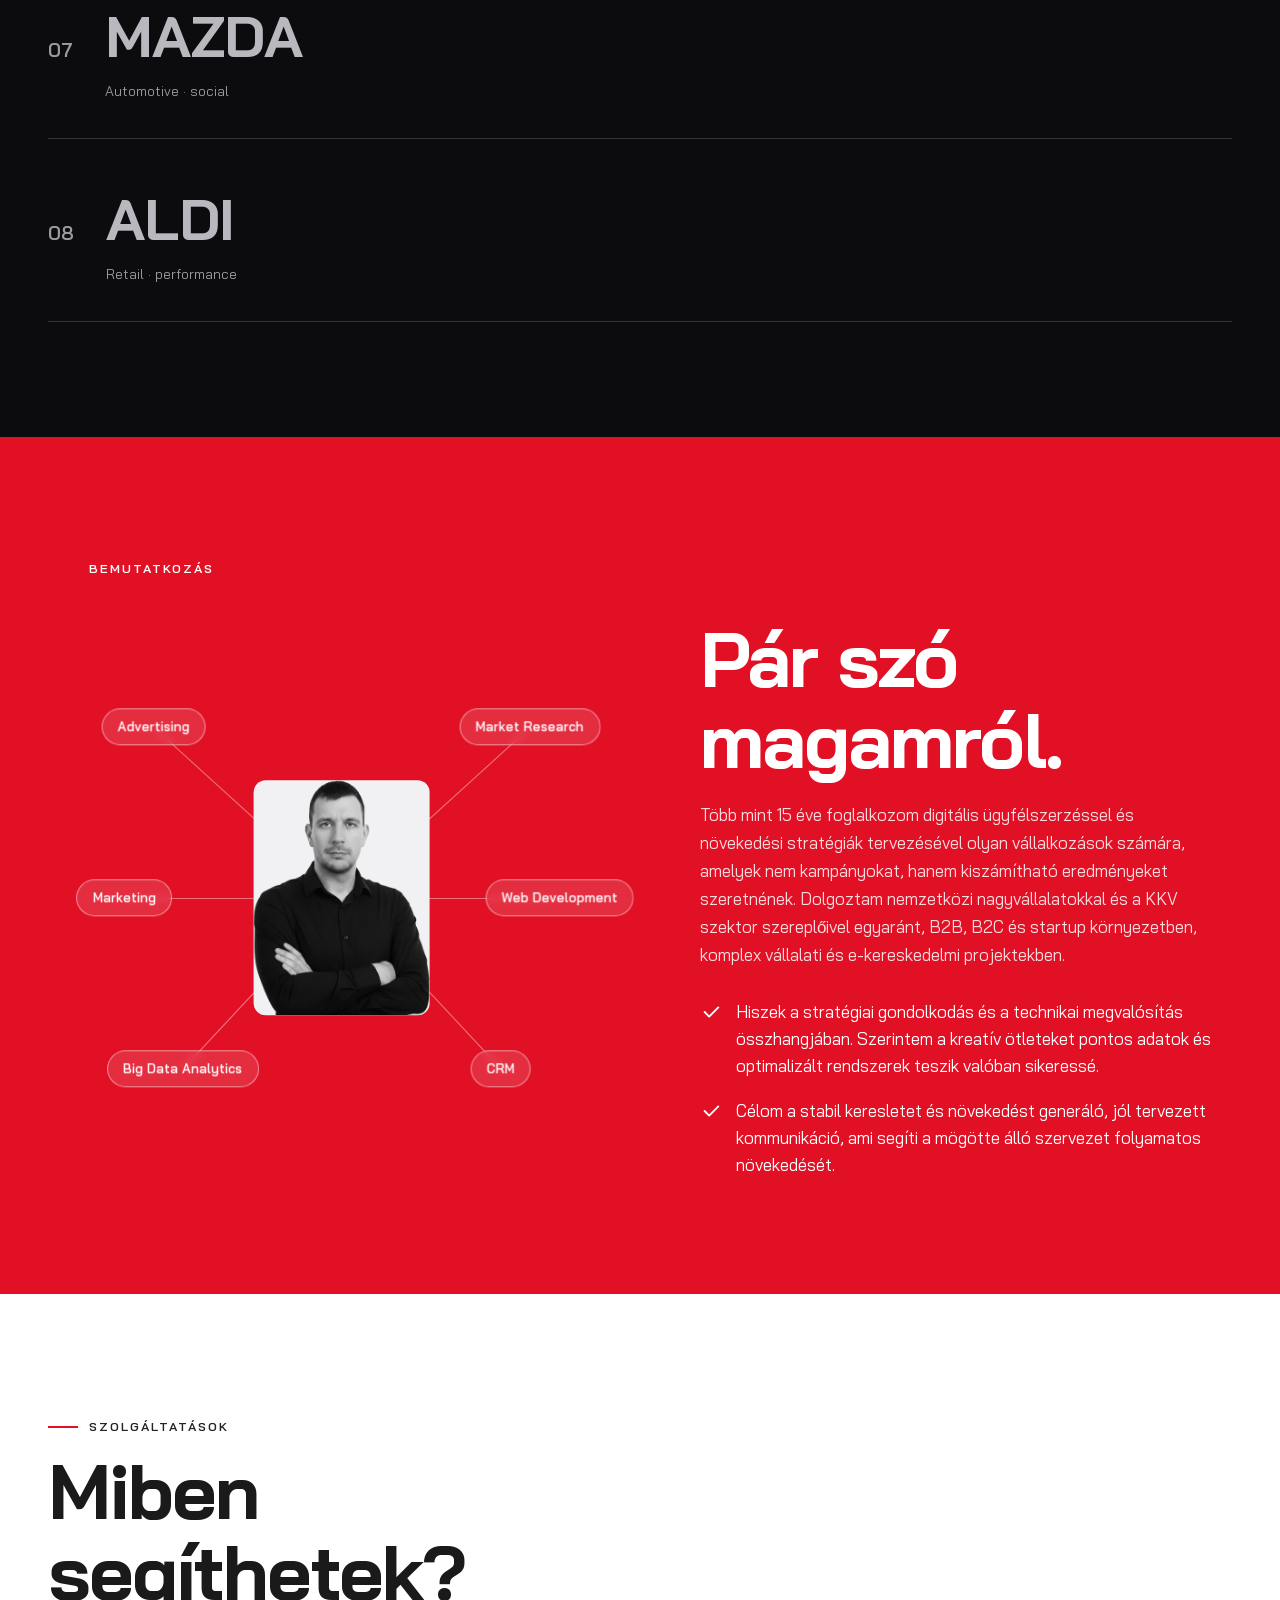
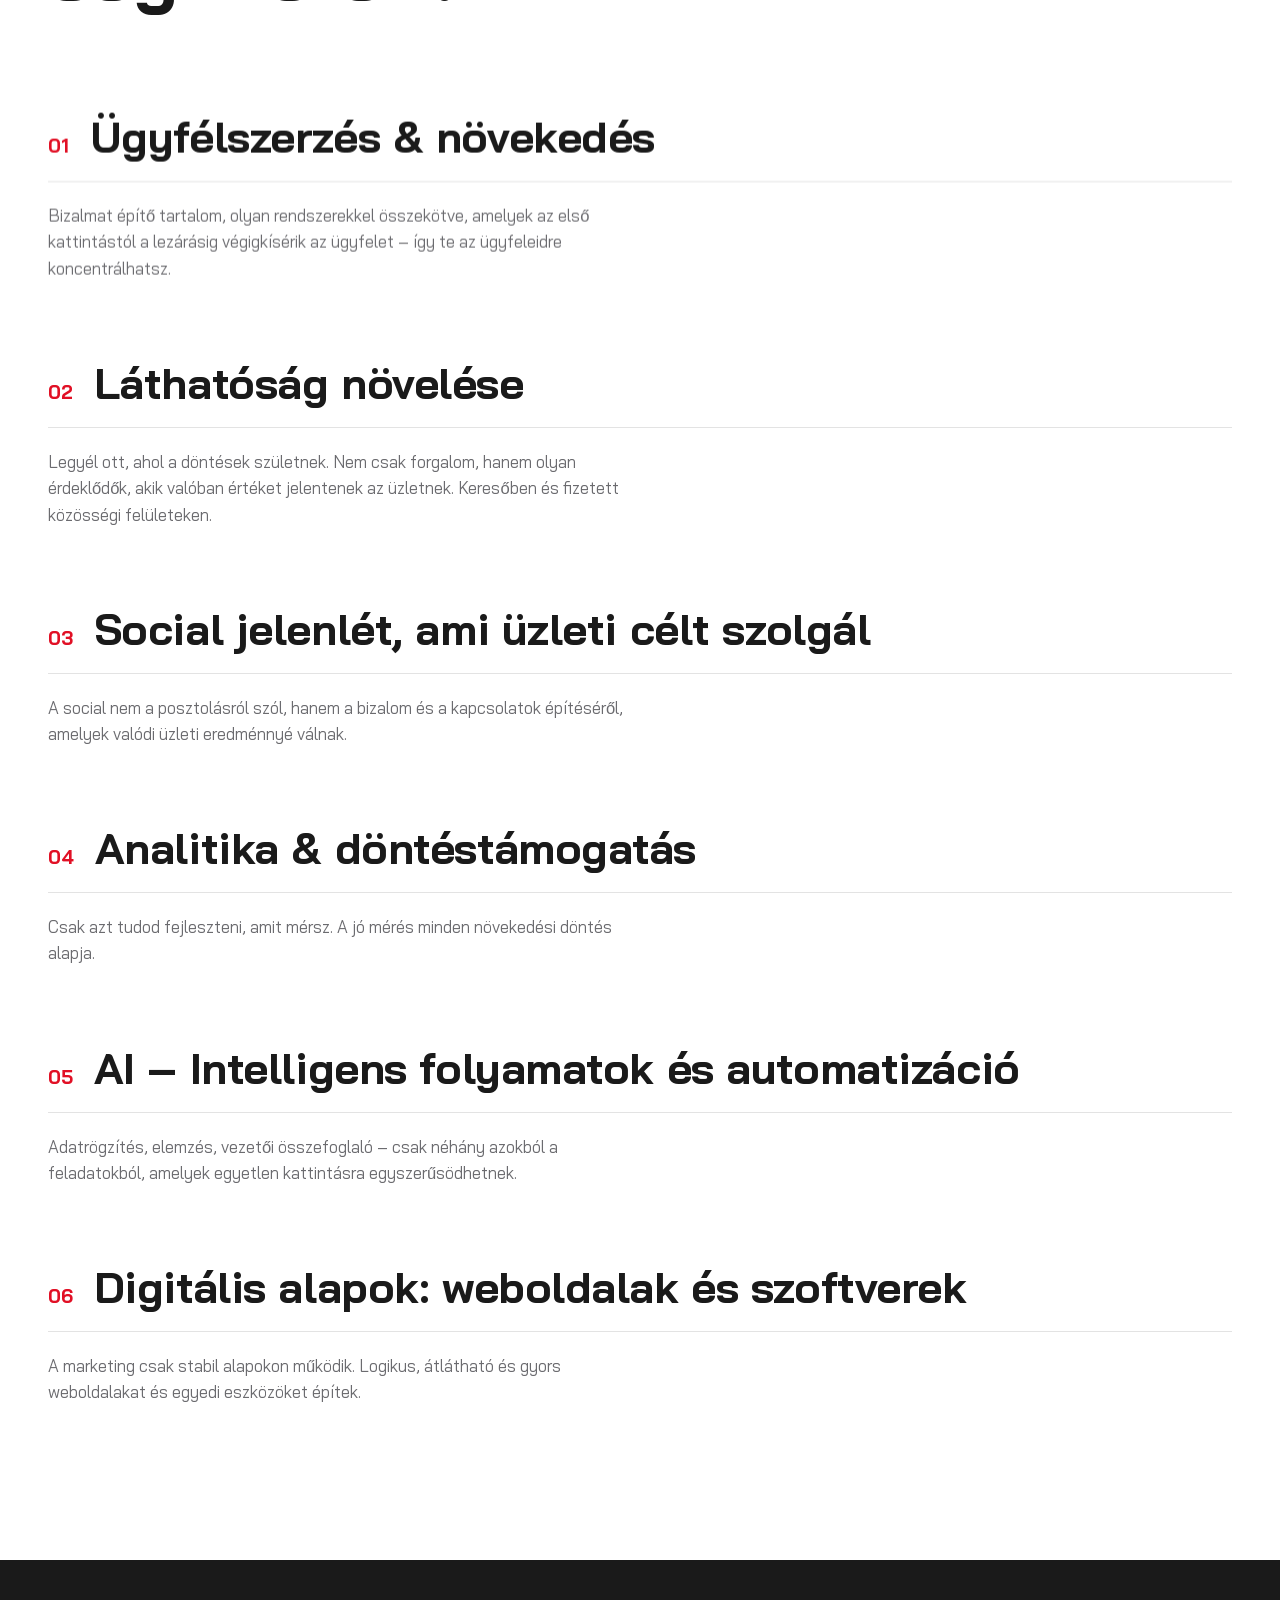
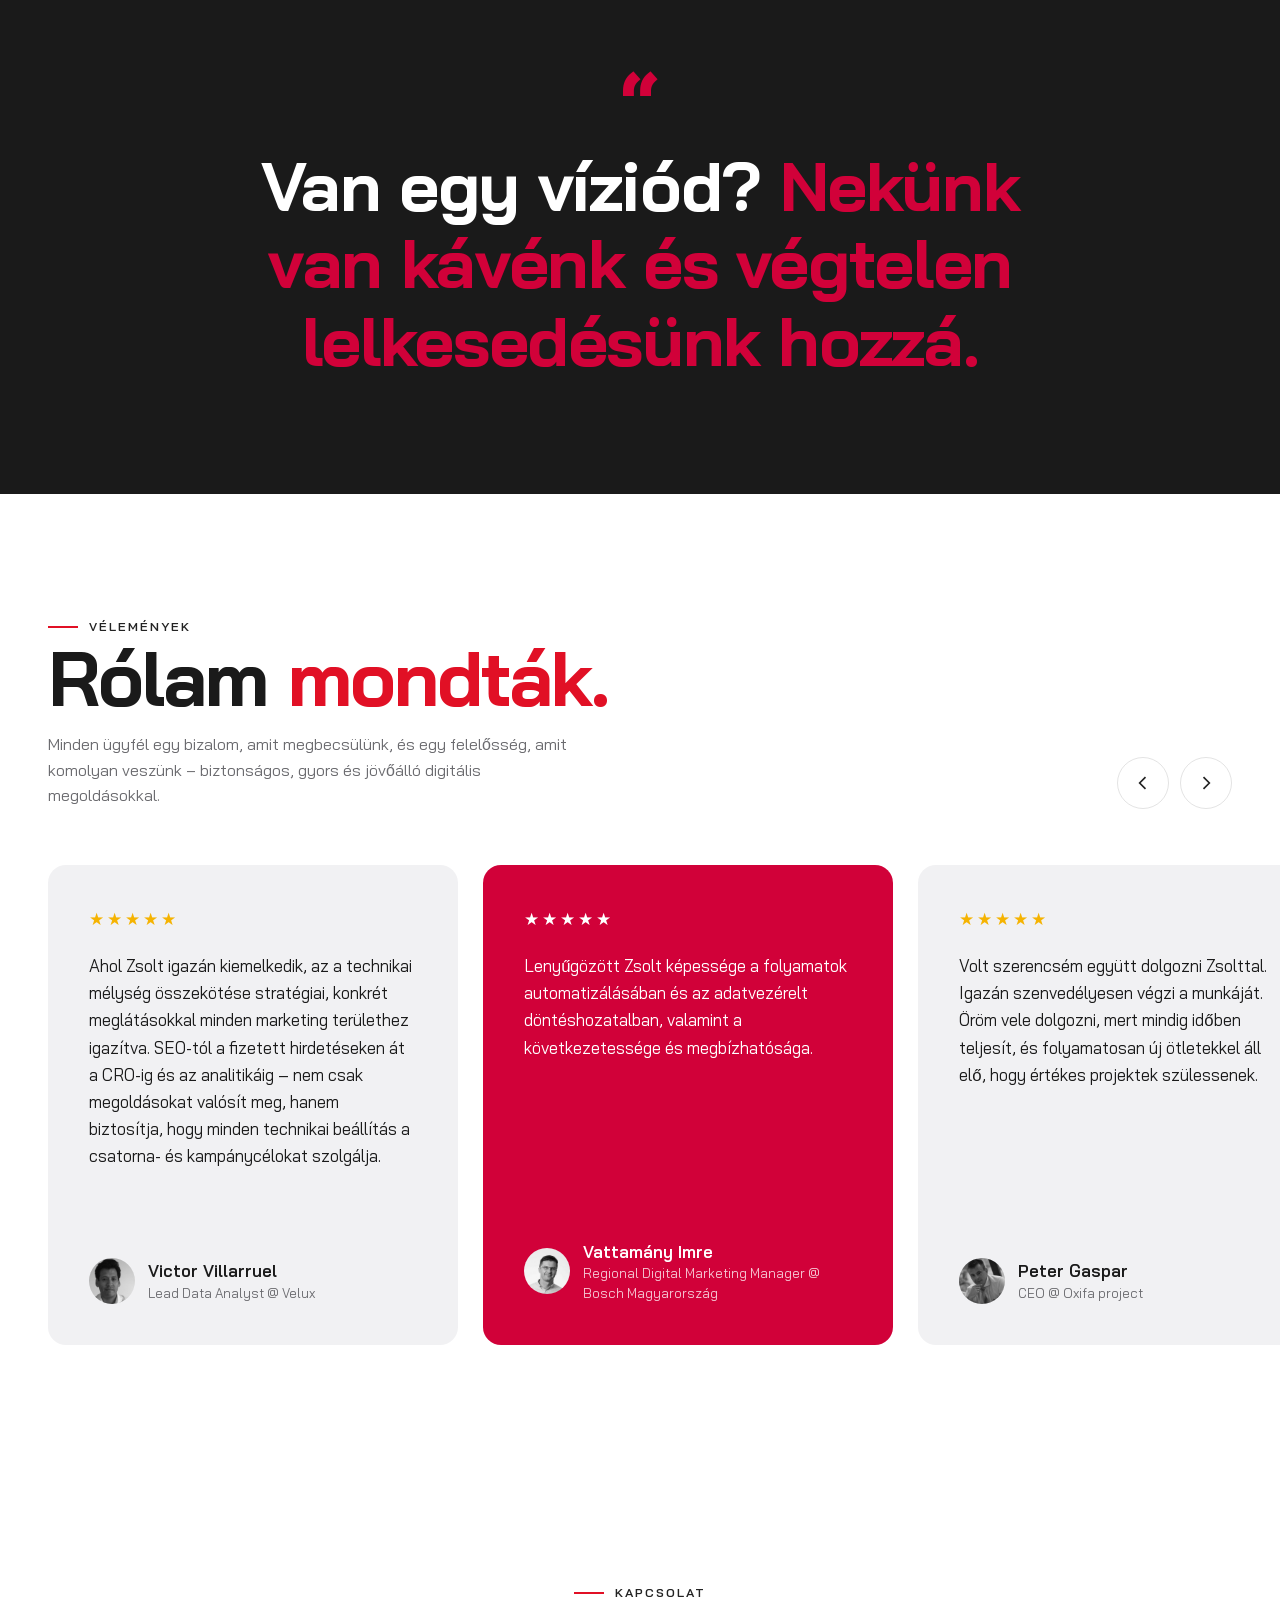
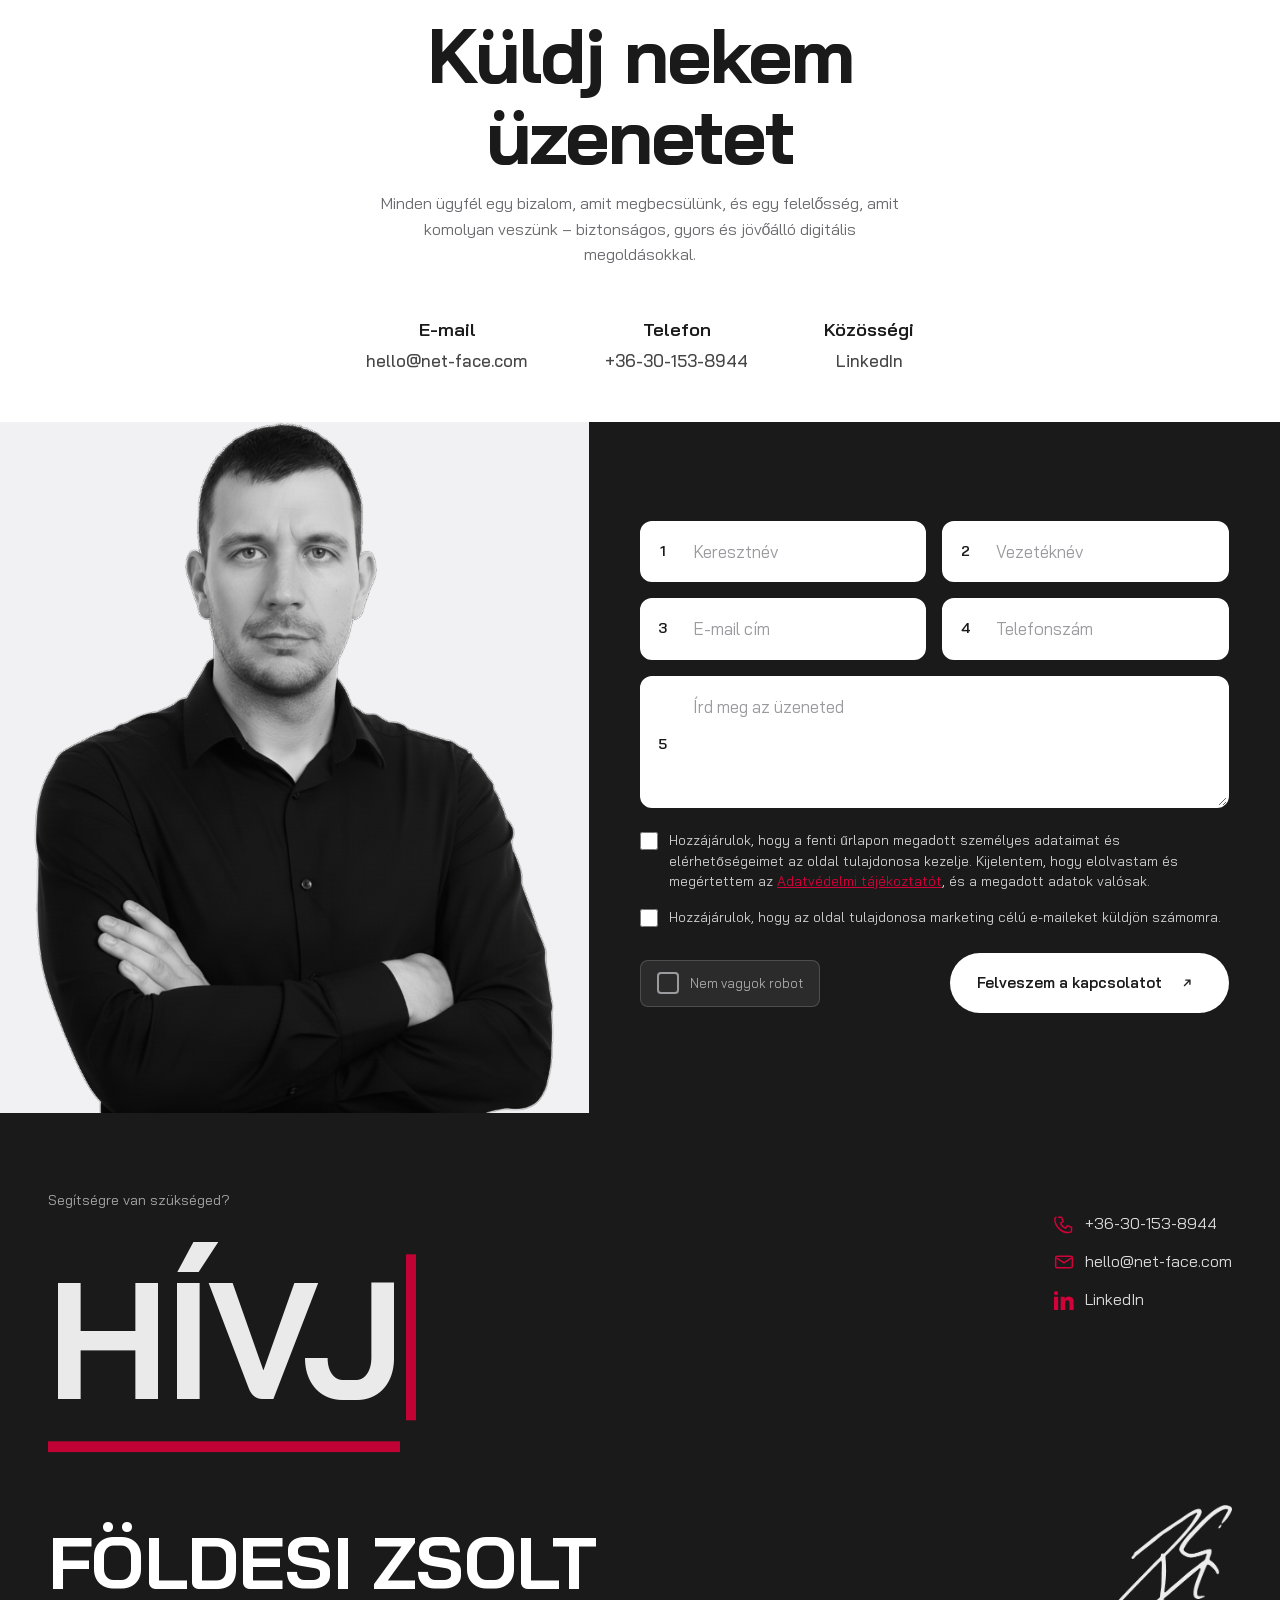
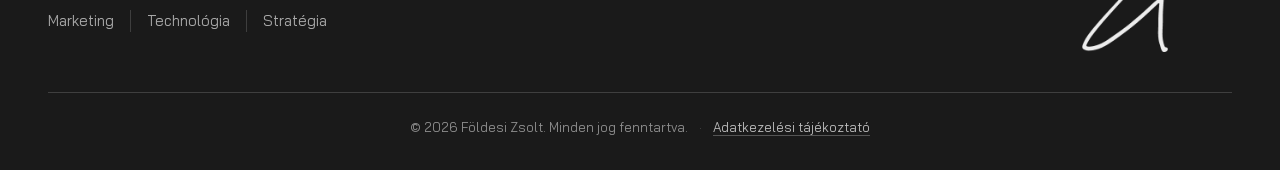
==== commit b686ad53: "Fix: persist banner dismissal via localStorage Store fz-banner-dismissed='1' when the close button i" ====
--- a/index.html
+++ b/index.html
@@ -17,6 +17,7 @@
   <link rel="stylesheet" href="css/style.css" />
 </head>
 <body>
+  <script>try{if(localStorage.getItem('fz-banner-dismissed')==='1')document.body.classList.add('banner-dismissed');}catch(e){}</script>
 
   <!-- ===== WAITLIST BANNER ===== -->
   <div class="waitlist-banner" id="waitlistBanner">
@@ -601,6 +602,7 @@
       if (closeBtn && banner) {
         closeBtn.addEventListener('click', function() {
           document.body.classList.add('banner-dismissed');
+          try { localStorage.setItem('fz-banner-dismissed', '1'); } catch(e) {}
         });
       }
     })();
